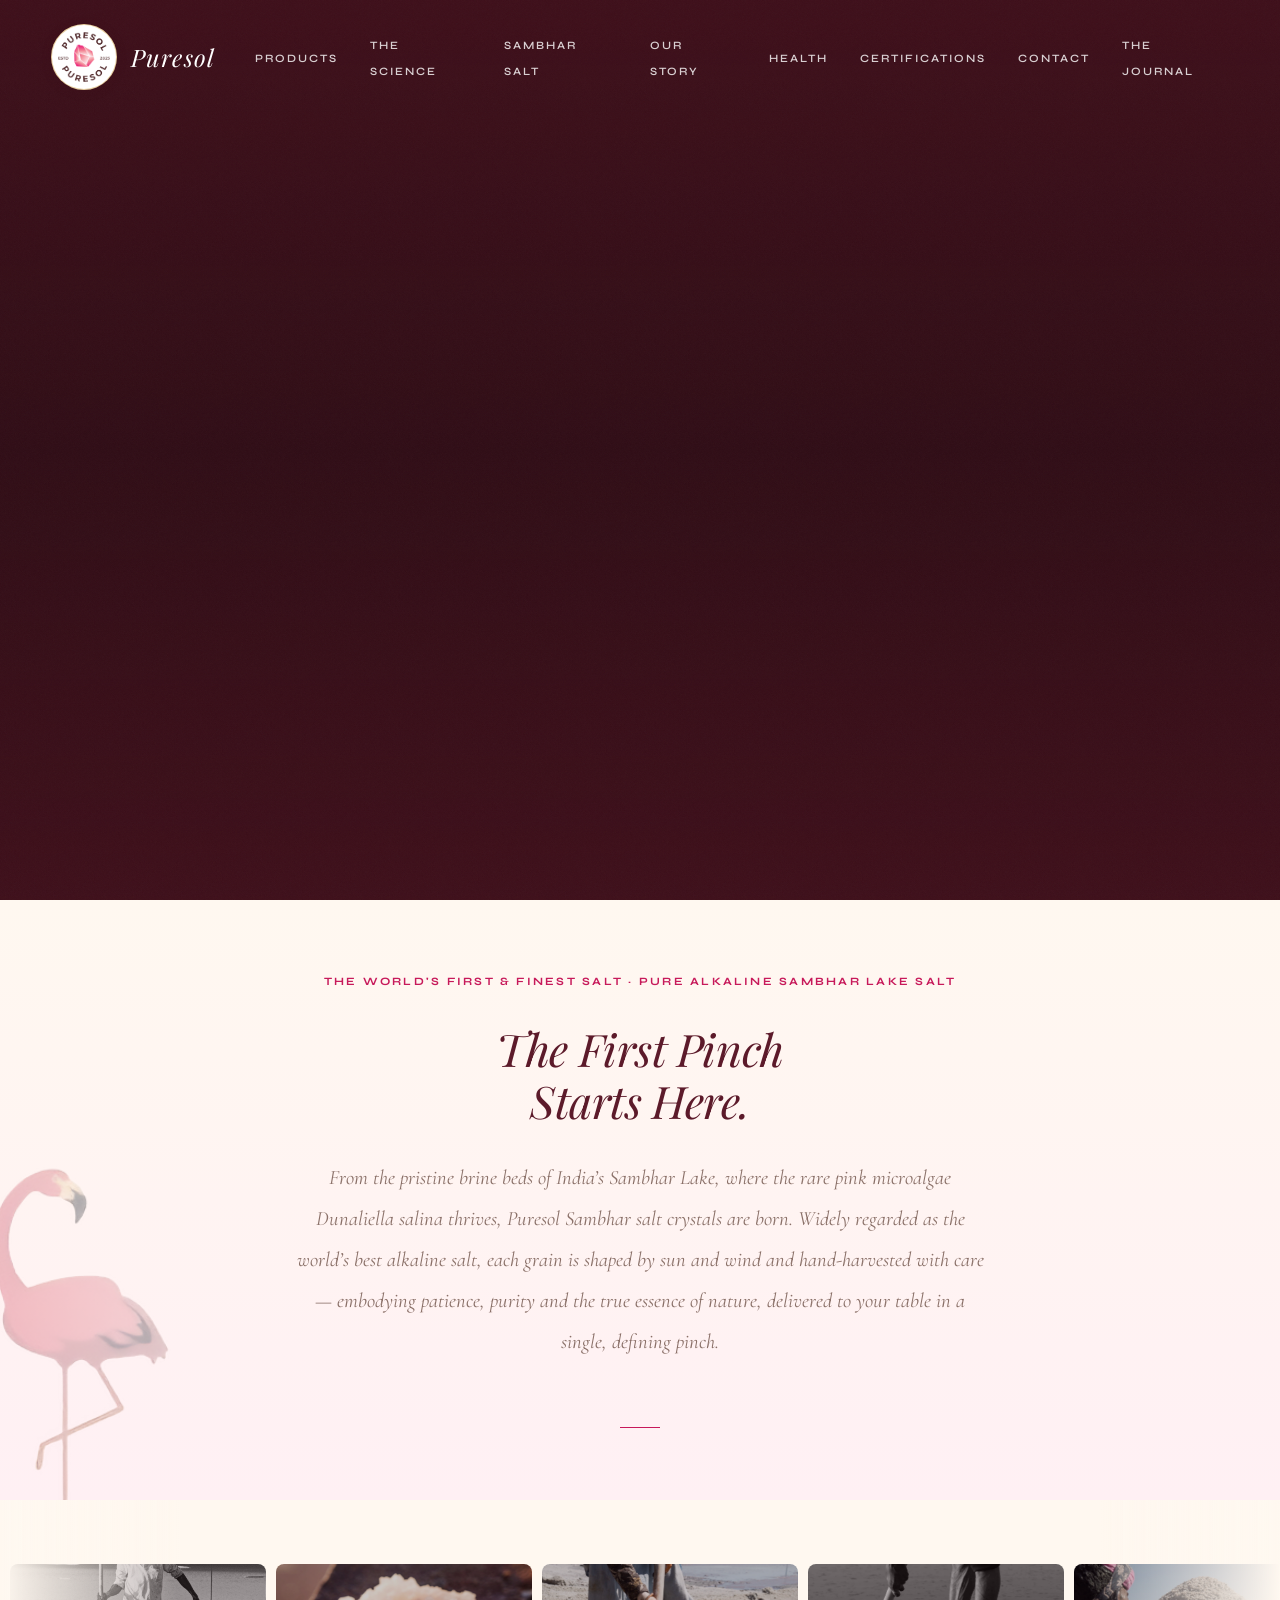
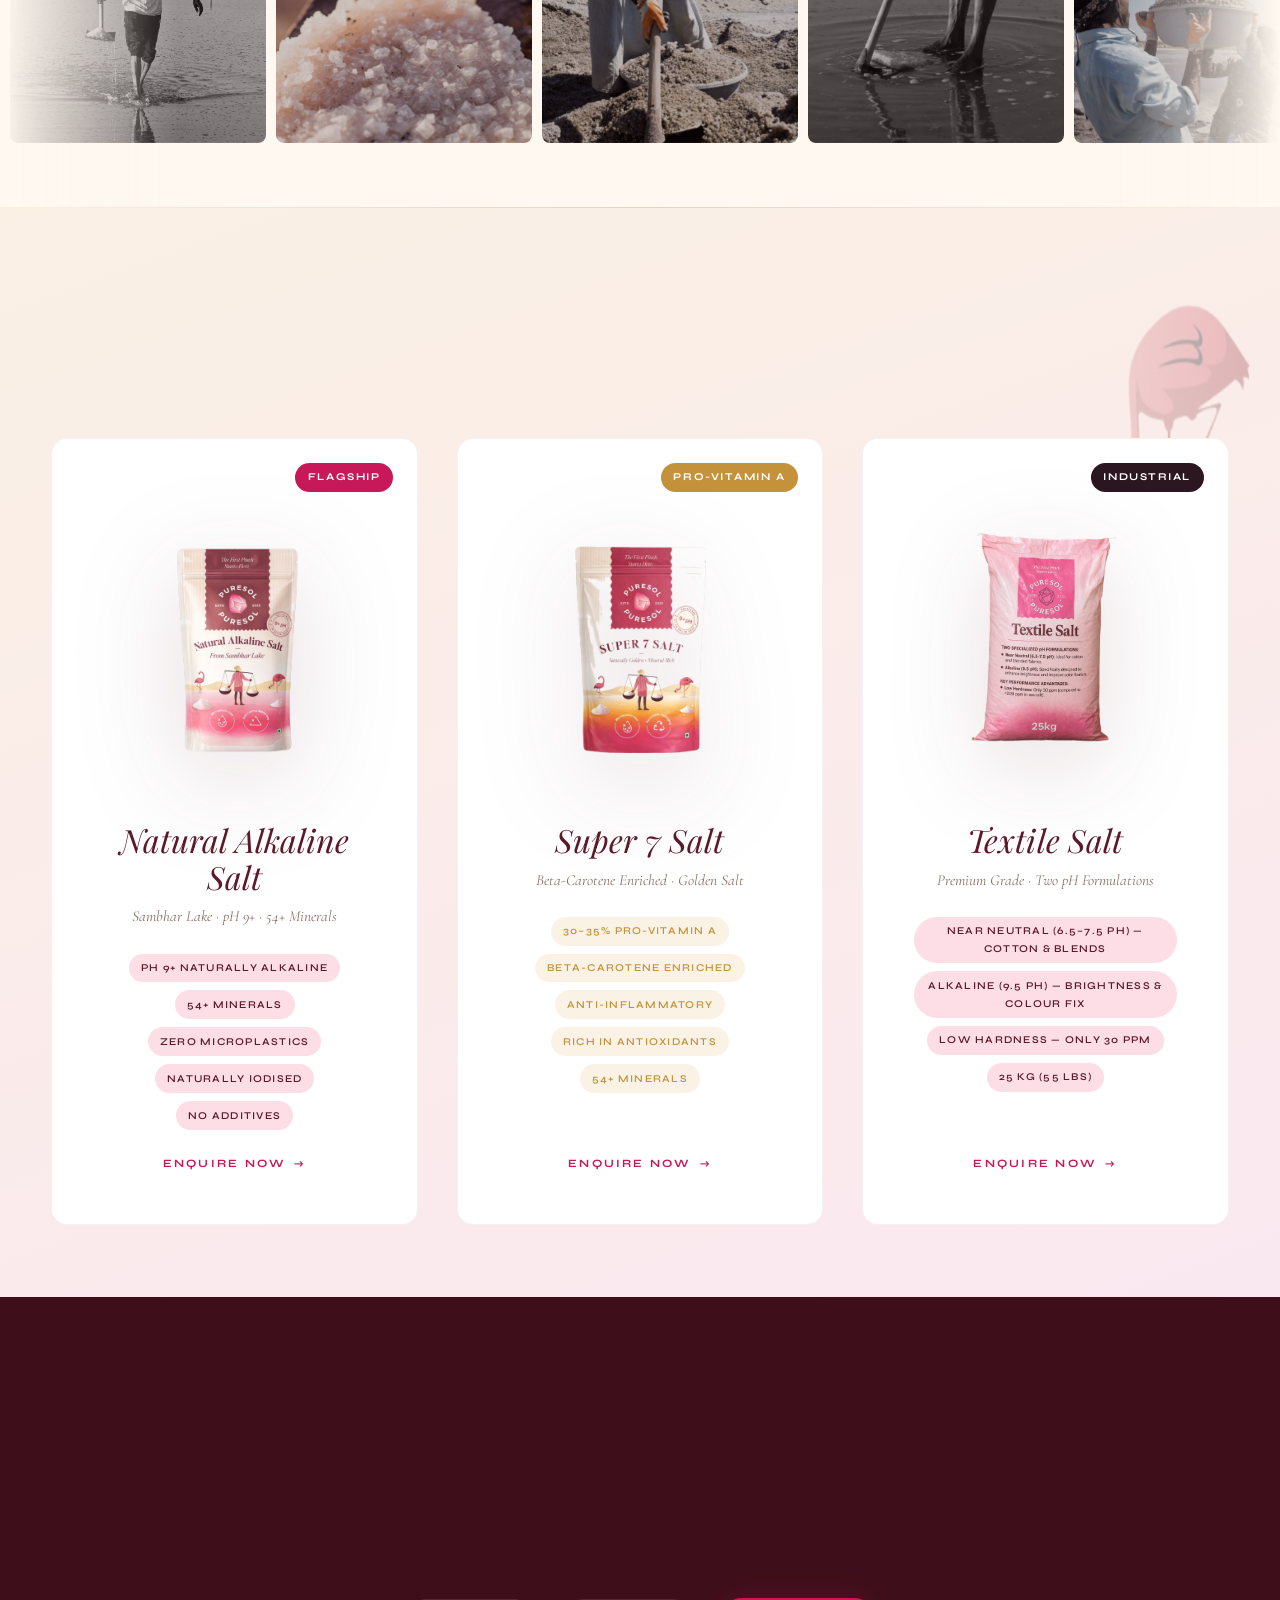
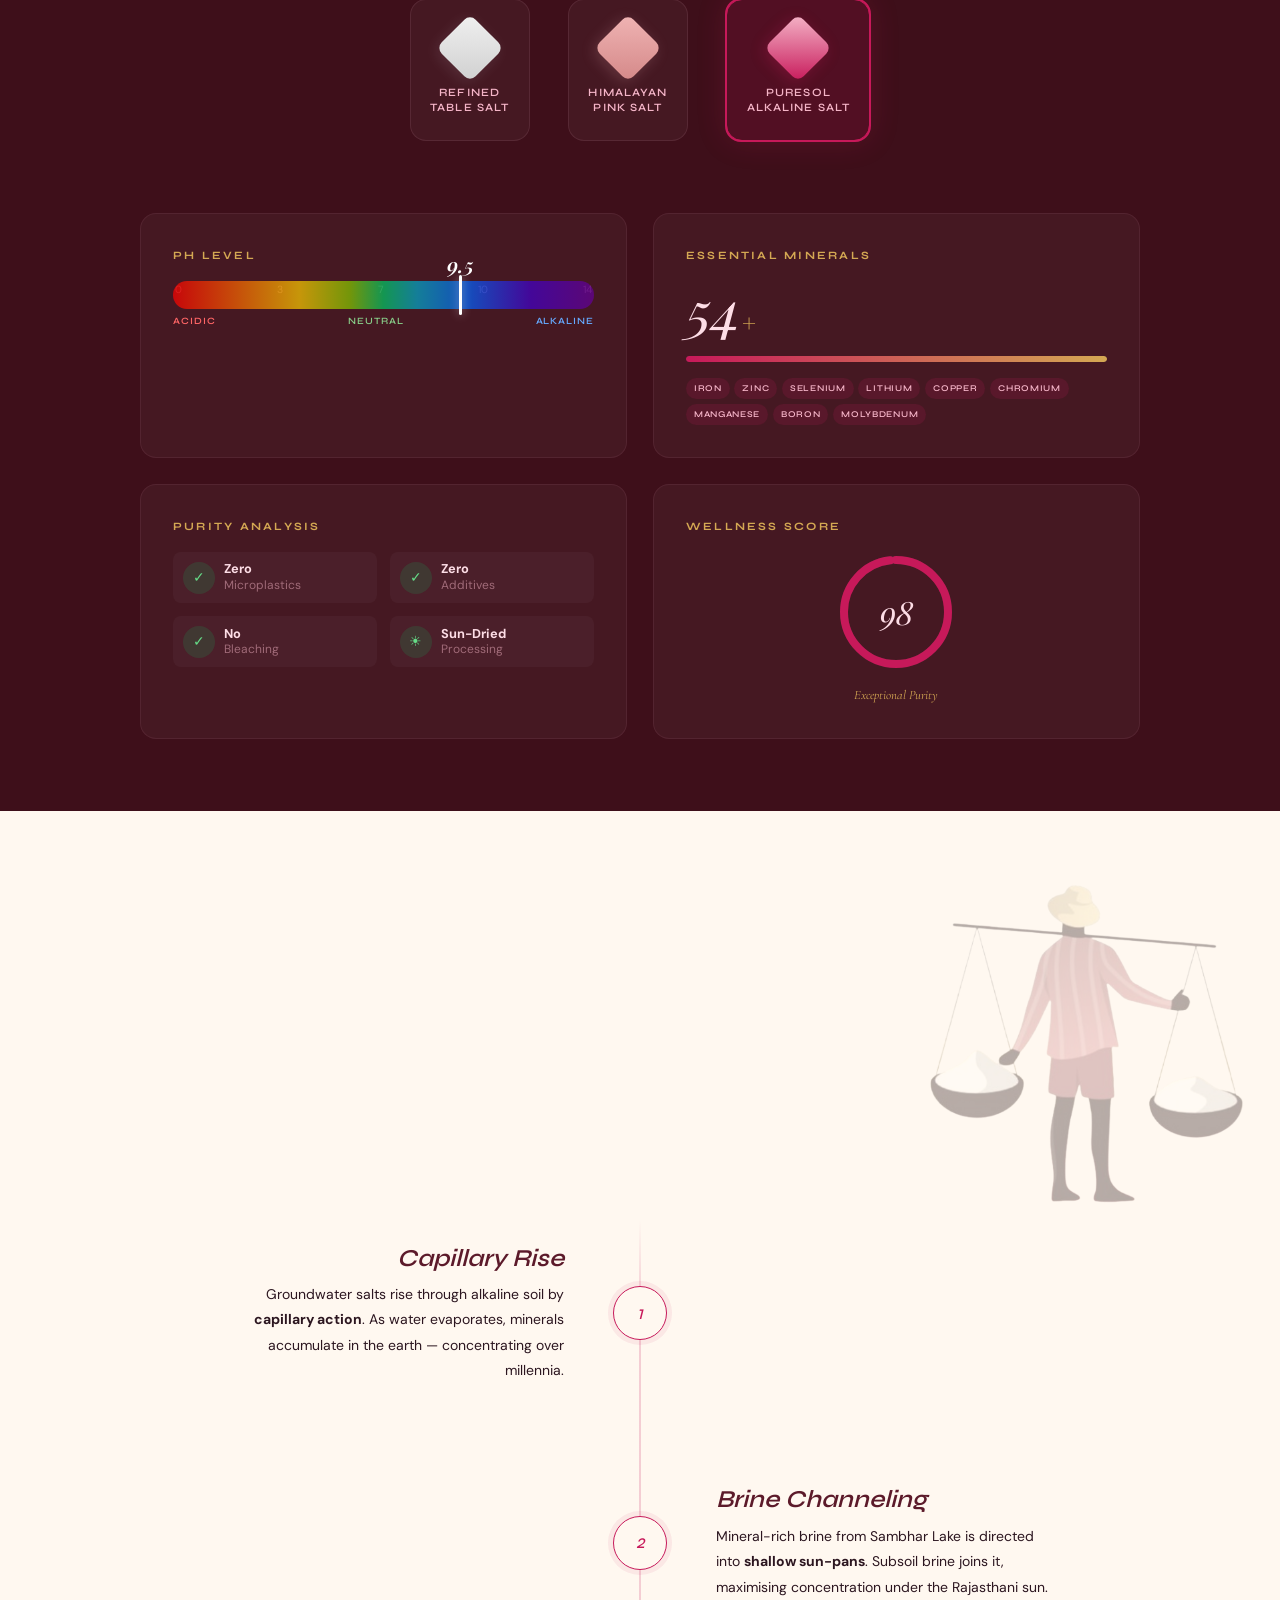
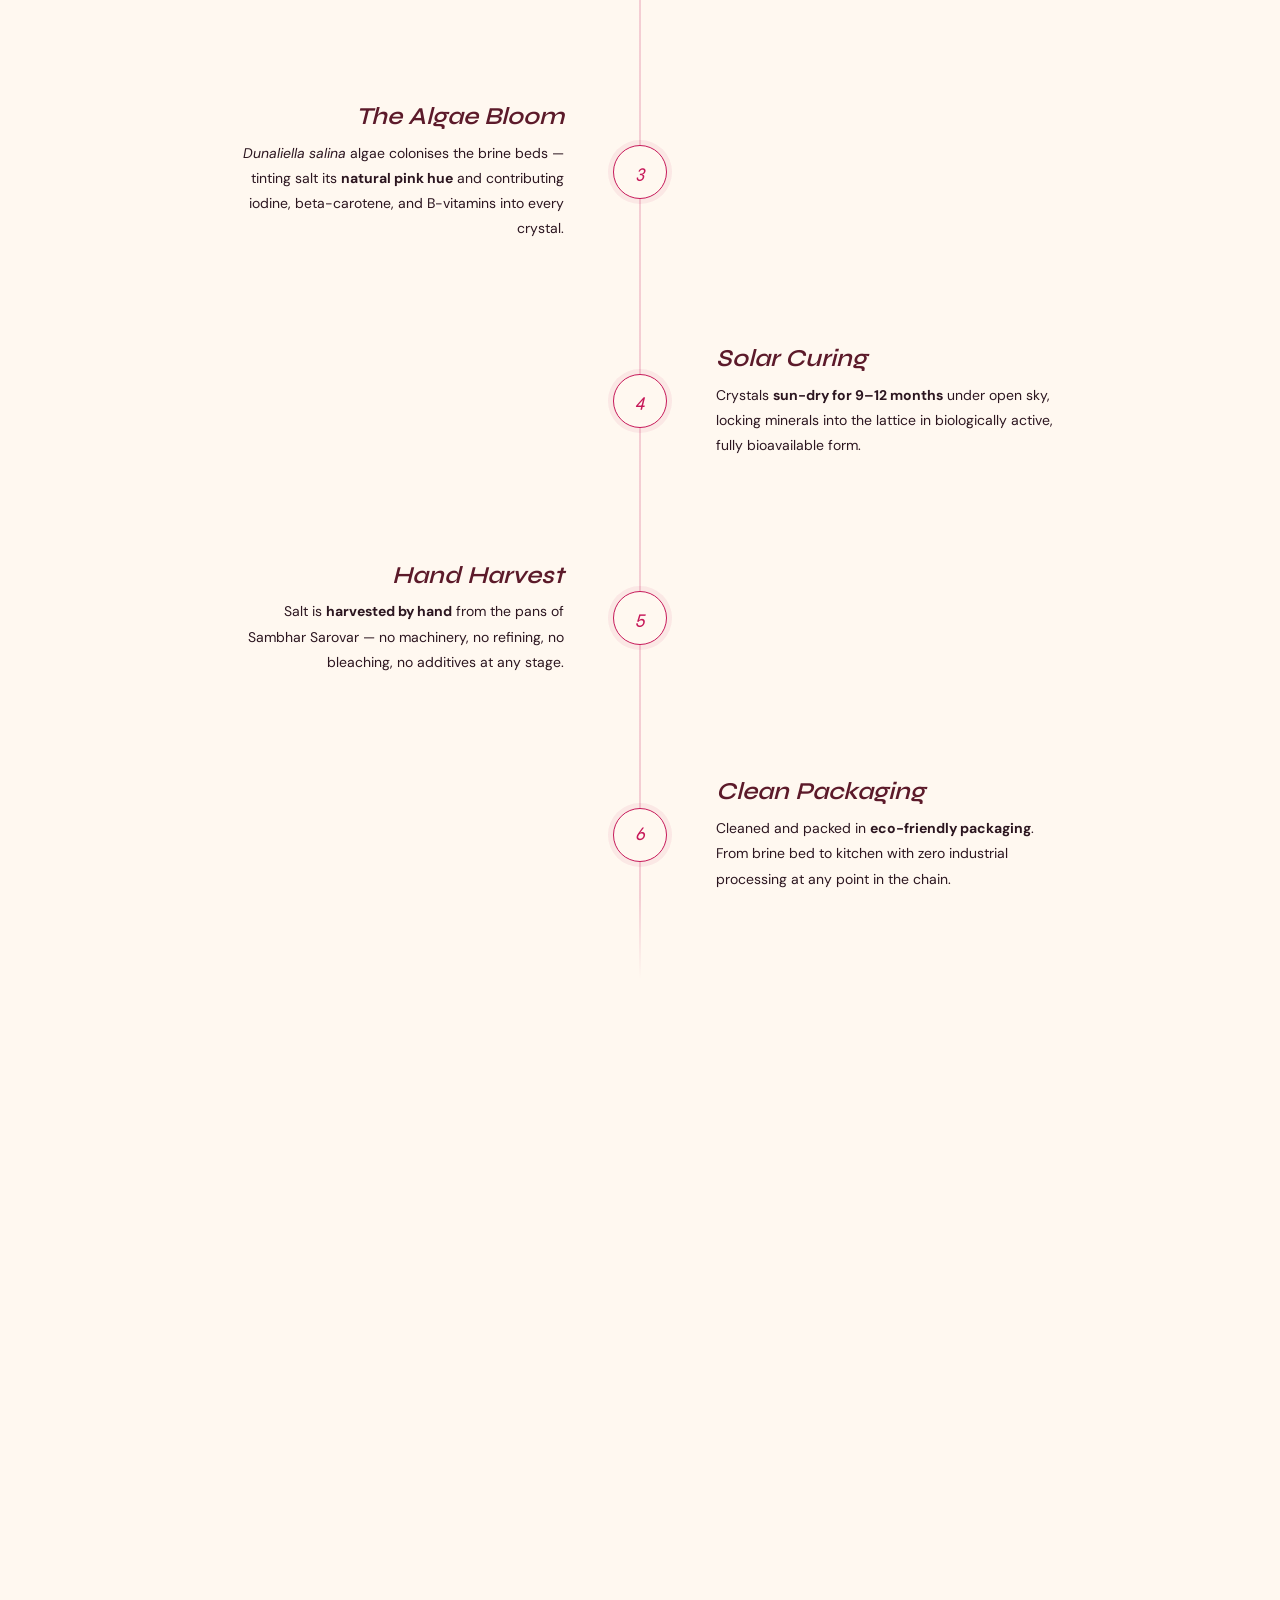
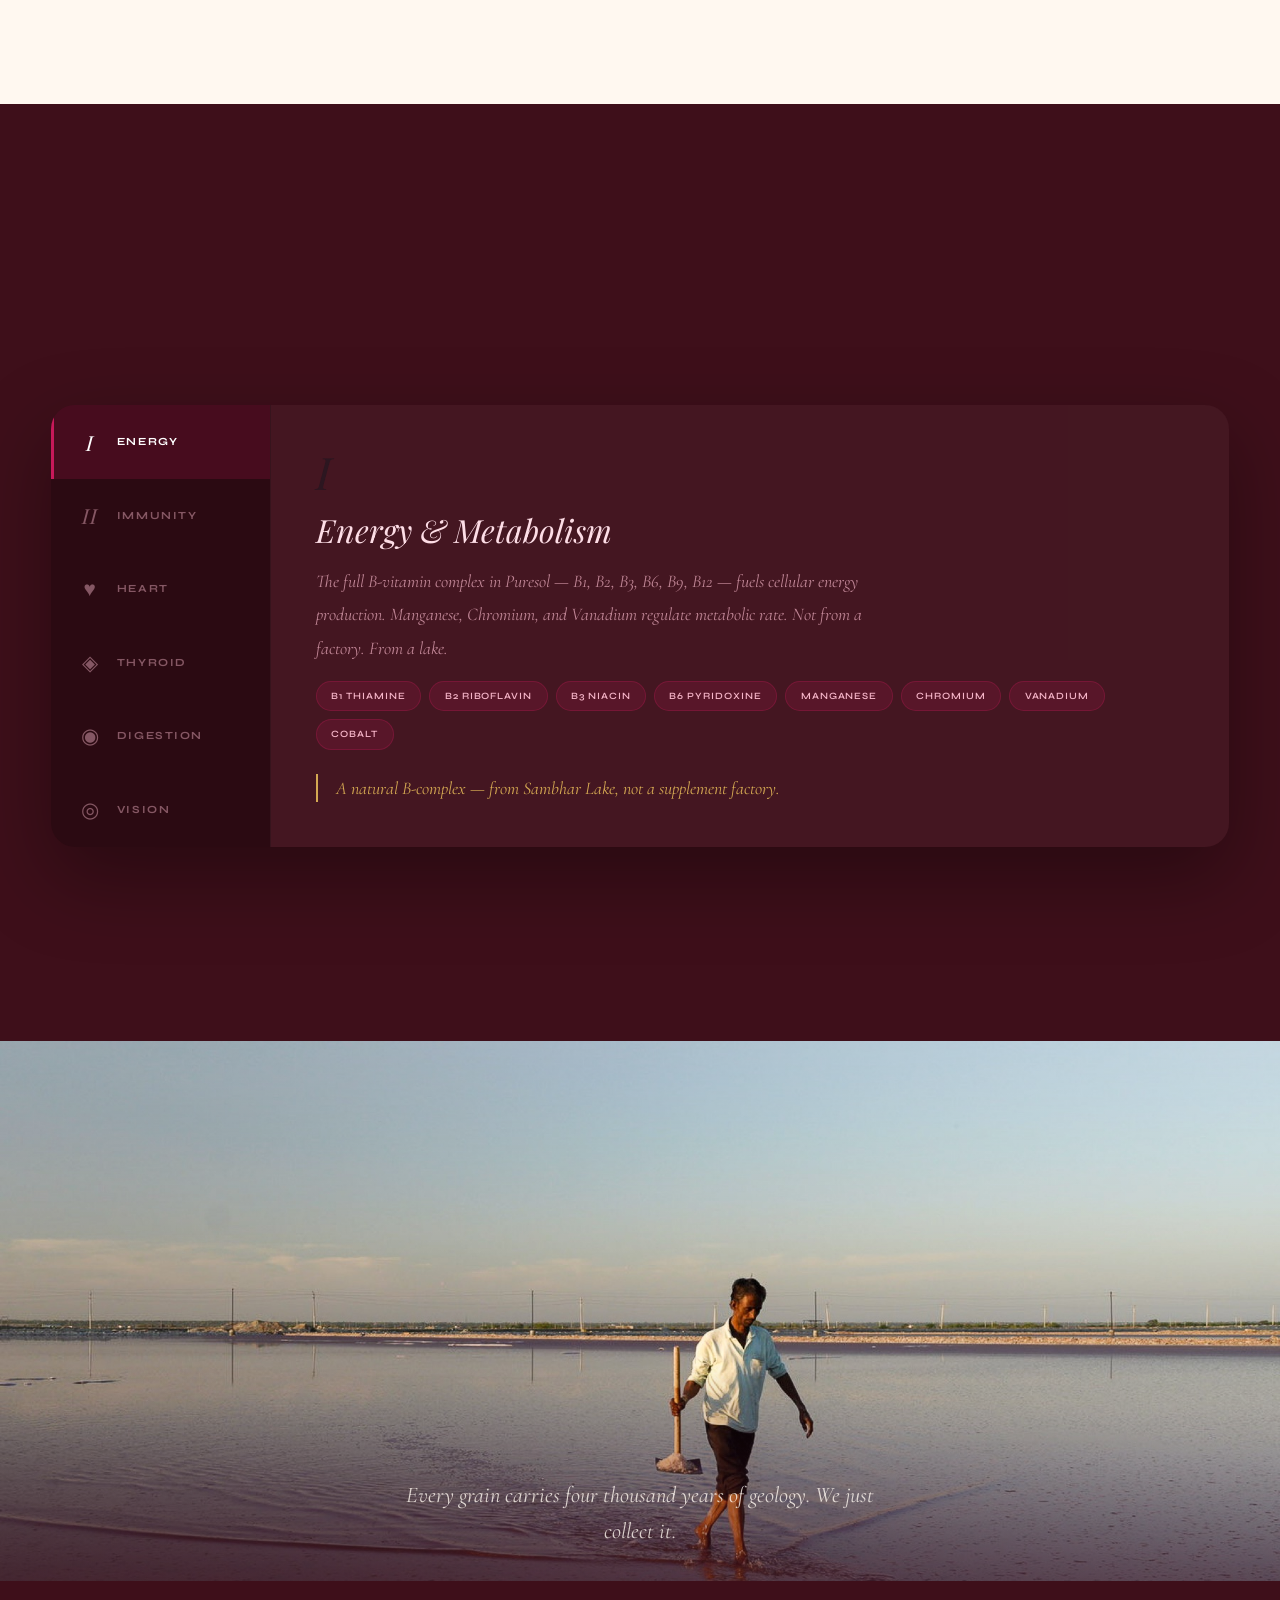
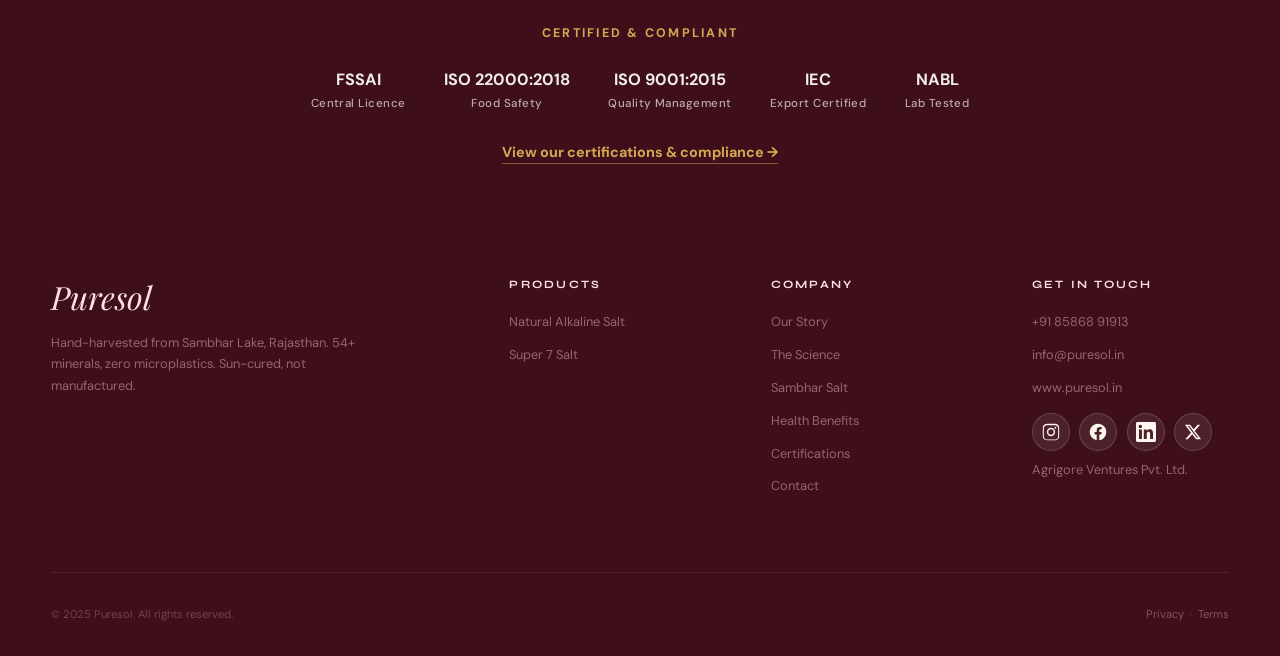
==== index.html @ f93b6d87 "Fix logo clarity: white coin backing, remove hazy glow The white halo washed the emblem out on light" ====
<!DOCTYPE html>
<html lang="en" class="lenis">
<head>
  <!-- Google tag (gtag.js) -->
  <script async src="https://www.googletagmanager.com/gtag/js?id=G-3VYJ4LFE76"></script>
  <script>
    window.dataLayer = window.dataLayer || [];
    function gtag(){dataLayer.push(arguments);}
    gtag('js', new Date());
    gtag('config', 'G-3VYJ4LFE76');
  </script>
  <meta charset="UTF-8">
  <meta name="google-site-verification" content="eLD3BghhRU2QfWM7iYWPibwfbF3i8oJioTXXD-WaxsA">
  <meta name="viewport" content="width=device-width, initial-scale=1.0">
  <meta name="robots" content="index, follow, max-image-preview:large, max-snippet:-1, max-video-preview:-1">
  <meta name="googlebot" content="index, follow, max-image-preview:large, max-snippet:-1">
  <meta name="bingbot" content="index, follow">
  <meta name="author" content="Agrigore Ventures Pvt. Ltd.">
  <meta name="publisher" content="Agrigore Ventures Pvt. Ltd.">
  <meta name="rating" content="general">
  <meta name="distribution" content="global">
  <meta name="revisit-after" content="7 days">
  <meta name="geo.region" content="IN-RJ">
  <meta name="geo.placename" content="Sambhar Lake, Rajasthan, India">
  <meta name="geo.position" content="26.9124;75.0867">
  <meta name="ICBM" content="26.9124, 75.0867">
  <meta name="language" content="English">
  <meta http-equiv="content-language" content="en-IN">
  <meta name="theme-color" content="#5C1A2A">

  <meta name="description" content="Puresol — the world's first &amp; finest alkaline salt, hand-harvested from Sambhar Lake, Rajasthan. Buy retail or bulk &amp; wholesale natural salt: pH 9+, 54+ minerals, zero microplastics, FSSAI certified.">
  <meta name="keywords" content="bulk salt, wholesale salt, bulk salt suppliers India, wholesale salt manufacturer, alkaline salt, natural salt, organic salt bulk, alkaline salt India, Sambhar lake salt, natural alkaline salt, zero microplastic salt, healthiest salt India, Dunaliella salina salt, 54 minerals salt, natural iodised salt, Rajasthan lake salt, Suryatapa salt, hand harvested salt, sun dried salt India, salt for textile industry, industrial salt bulk, mineral salt India, pink salt alternative, Himalayan salt alternative, sea salt without microplastics, FSSAI certified salt, healthy salt for cooking, premium salt India, salt brand India">

  <meta property="og:type" content="website">
  <meta property="og:site_name" content="Puresol">
  <meta property="og:locale" content="en_IN">
  <meta property="og:url" content="https://puresol.in/">
  <meta property="og:title" content="Puresol — Bulk &amp; Retail Alkaline Salt from Sambhar Lake | 54+ Minerals, Zero Microplastics">
  <meta property="og:description" content="India's purest hand-harvested alkaline salt. Retail packs &amp; bulk/wholesale orders. pH 9+, 54+ minerals, zero microplastics. FSSAI certified, sun-cured through the ancient Suryatapa process.">
  <meta property="og:image" content="https://puresol.in/assets/naturalalkalinesalt.png">
  <meta property="og:image:width" content="1200">
  <meta property="og:image:height" content="630">
  <meta property="og:image:alt" content="Puresol Natural Alkaline Salt — Hand-harvested from Sambhar Lake">

  <meta name="twitter:card" content="summary_large_image">
  <meta name="twitter:site" content="@puresolsalt">
  <meta name="twitter:title" content="Puresol — Bulk &amp; Retail Alkaline Salt from Sambhar Lake">
  <meta name="twitter:description" content="India's purest hand-harvested salt. Retail &amp; bulk/wholesale. pH 9+, 54+ minerals, zero microplastics. FSSAI certified.">
  <meta name="twitter:image" content="https://puresol.in/assets/naturalalkalinesalt.png">
  <meta name="twitter:image:alt" content="Puresol Natural Alkaline Salt">

  <link rel="canonical" href="https://puresol.in/">
  <link rel="alternate" hreflang="en-in" href="https://puresol.in/">
  <link rel="alternate" hreflang="x-default" href="https://puresol.in/">

  <title>Puresol — World's First &amp; Finest Alkaline Salt | Bulk &amp; Retail Sambhar Lake Salt, 54+ Minerals</title>

  <!-- ============================================================
       STRUCTURED DATA (JSON-LD) — Schema.org
       ============================================================ -->

  <!-- Organization + LocalBusiness -->
  <script type="application/ld+json">
  {
    "@context": "https://schema.org",
    "@type": "Organization",
    "@id": "https://puresol.in/#organization",
    "name": "Puresol",
    "alternateName": ["Puresol Salt", "Agrigore Ventures", "Puresol Alkaline Salt"],
    "url": "https://puresol.in/",
    "logo": {
      "@type": "ImageObject",
      "url": "https://puresol.in/assets/logo-full.png",
      "width": 512,
      "height": 512
    },
    "image": "https://puresol.in/assets/naturalalkalinesalt.png",
    "description": "India's purest hand-harvested alkaline salt from Sambhar Lake, Rajasthan. Retail and bulk/wholesale orders. pH 9+, 54+ minerals, zero microplastics, FSSAI certified.",
    "foundingDate": "2025",
    "founders": [
      {"@type": "Person", "name": "Shubham Sachan", "jobTitle": "Director"},
      {"@type": "Person", "name": "Niteesh Joshi", "jobTitle": "Director"}
    ],
    "brand": {"@type": "Brand", "name": "Puresol"},
    "parentOrganization": {
      "@type": "Organization",
      "name": "Agrigore Ventures Pvt. Ltd.",
      "url": "https://puresol.in/"
    },
    "address": {
      "@type": "PostalAddress",
      "addressCountry": "IN",
      "addressRegion": "Rajasthan",
      "addressLocality": "Sambhar Lake"
    },
    "contactPoint": [
      {
        "@type": "ContactPoint",
        "telephone": "+91-85868-91913",
        "email": "info@puresol.in",
        "contactType": "customer service",
        "areaServed": "IN",
        "availableLanguage": ["English", "Hindi"]
      },
      {
        "@type": "ContactPoint",
        "telephone": "+91-85868-91913",
        "email": "info@puresol.in",
        "contactType": "sales",
        "areaServed": "IN",
        "availableLanguage": ["English", "Hindi"]
      }
    ],
    "sameAs": [
      "https://www.instagram.com/puresol.salt",
      "https://www.facebook.com/profile.php?id=61590718418515",
      "https://www.linkedin.com/company/puresol-salt",
      "https://x.com/puresolsalt"
    ],
    "hasCertification": [
      {
        "@type": "Certification",
        "name": "FSSAI Central Licence",
        "certificationIdentifier": "12726998000238",
        "issuedBy": {"@type": "Organization", "name": "Food Safety and Standards Authority of India (FSSAI)"},
        "validFrom": "2026-04-27",
        "expires": "2027-04-26",
        "certificationStatus": "https://schema.org/CertificationActive"
      },
      {
        "@type": "Certification",
        "name": "ISO 22000:2018 — Food Safety Management Systems",
        "certificationIdentifier": "305025122955F",
        "issuedBy": {"@type": "Organization", "name": "QRO (Quality Research Organization)"},
        "validFrom": "2025-12-29",
        "expires": "2028-12-28",
        "certificationStatus": "https://schema.org/CertificationActive"
      },
      {
        "@type": "Certification",
        "name": "ISO 9001:2015 — Quality Management Systems",
        "issuedBy": {"@type": "Organization", "name": "Royal Assessments Pvt. Ltd."},
        "certificationStatus": "https://schema.org/CertificationActive"
      },
      {
        "@type": "Certification",
        "name": "Importer-Exporter Code (IEC)",
        "certificationIdentifier": "ABCCA6324R",
        "issuedBy": {"@type": "Organization", "name": "Directorate General of Foreign Trade (DGFT), Government of India"},
        "validFrom": "2025-12-19",
        "certificationStatus": "https://schema.org/CertificationActive"
      }
    ]
  }
  </script>

  <!-- WebSite with SearchAction (sitelinks search box) -->
  <script type="application/ld+json">
  {
    "@context": "https://schema.org",
    "@type": "WebSite",
    "@id": "https://puresol.in/#website",
    "url": "https://puresol.in/",
    "name": "Puresol",
    "alternateName": ["Puresol Salt", "Puresol Alkaline Salt", "Puresol India", "Puresol Sambhar Salt"],
    "description": "Hand-harvested alkaline salt from Sambhar Lake. Retail and bulk/wholesale orders.",
    "publisher": {"@id": "https://puresol.in/#organization"},
    "inLanguage": "en-IN"
  }
  </script>

  <!-- Product 1: Natural Alkaline Salt -->
  <script type="application/ld+json">
  {
    "@context": "https://schema.org",
    "@type": "Product",
    "@id": "https://puresol.in/#product-natural-alkaline-salt",
    "name": "Puresol Natural Alkaline Salt",
    "image": [
      "https://puresol.in/assets/naturalalkalinesalt.png"
    ],
    "description": "Hand-harvested alkaline salt from Sambhar Lake, Rajasthan. Natural pH 9+, 54+ essential minerals, zero microplastics, naturally iodised by Dunaliella salina microalgae. Sun-cured 9–12 months through the ancient Suryatapa process. Available in retail packs and bulk/wholesale quantities.",
    "brand": {"@type": "Brand", "name": "Puresol"},
    "manufacturer": {"@id": "https://puresol.in/#organization"},
    "category": "Food &gt; Pantry Staples &gt; Salt",
    "countryOfOrigin": "IN",
    "material": "Natural alkaline mineral salt",
    "offers": {
      "@type": "AggregateOffer",
      "url": "https://puresol.in/contact.html",
      "priceCurrency": "INR",
      "availability": "https://schema.org/InStock",
      "lowPrice": "199",
      "highPrice": "9999",
      "offerCount": "5",
      "seller": {"@id": "https://puresol.in/#organization"}
    },
    "additionalProperty": [
      {"@type": "PropertyValue", "name": "pH Level", "value": "9+"},
      {"@type": "PropertyValue", "name": "Minerals", "value": "54+ essential minerals"},
      {"@type": "PropertyValue", "name": "Source", "value": "Sambhar Lake, Rajasthan, India"},
      {"@type": "PropertyValue", "name": "Processing", "value": "Suryatapa sun-curing, 9–12 months"},
      {"@type": "PropertyValue", "name": "Microplastics", "value": "Zero"},
      {"@type": "PropertyValue", "name": "Additives", "value": "None"},
      {"@type": "PropertyValue", "name": "Certification", "value": "FSSAI"},
      {"@type": "PropertyValue", "name": "Bulk Available", "value": "Yes"}
    ]
  }
  </script>

  <!-- Product 2: Super 7 Salt -->
  <script type="application/ld+json">
  {
    "@context": "https://schema.org",
    "@type": "Product",
    "@id": "https://puresol.in/#product-super-7",
    "name": "Puresol Super 7 Salt",
    "image": ["https://puresol.in/assets/super7.png"],
    "description": "Premium pro-vitamin A enriched alkaline salt from Sambhar Lake. Naturally enriched by Dunaliella salina microalgae blooms. 54+ minerals, pH 9+, zero microplastics. FSSAI certified. Retail and bulk orders available.",
    "brand": {"@type": "Brand", "name": "Puresol"},
    "manufacturer": {"@id": "https://puresol.in/#organization"},
    "category": "Food &gt; Pantry Staples &gt; Salt",
    "countryOfOrigin": "IN",
    "offers": {
      "@type": "Offer",
      "url": "https://puresol.in/contact.html",
      "priceCurrency": "INR",
      "availability": "https://schema.org/InStock",
      "seller": {"@id": "https://puresol.in/#organization"}
    }
  }
  </script>

  <!-- Product 3: Textile / Bulk Industrial Salt -->
  <script type="application/ld+json">
  {
    "@context": "https://schema.org",
    "@type": "Product",
    "@id": "https://puresol.in/#product-textile-bulk",
    "name": "Puresol Textile &amp; Industrial Bulk Salt",
    "image": ["https://puresol.in/assets/textilenewpack_nobg.png"],
    "description": "Bulk and wholesale natural salt for textile dyeing, industrial use, and large-volume buyers. Hand-harvested from Sambhar Lake. Custom packaging available. Pan-India delivery.",
    "brand": {"@type": "Brand", "name": "Puresol"},
    "manufacturer": {"@id": "https://puresol.in/#organization"},
    "category": "Industrial Salt &gt; Bulk Salt &gt; Wholesale",
    "countryOfOrigin": "IN",
    "offers": {
      "@type": "Offer",
      "url": "https://puresol.in/contact.html",
      "priceCurrency": "INR",
      "availability": "https://schema.org/InStock",
      "seller": {"@id": "https://puresol.in/#organization"}
    }
  }
  </script>

  <!-- BreadcrumbList -->
  <script type="application/ld+json">
  {
    "@context": "https://schema.org",
    "@type": "BreadcrumbList",
    "itemListElement": [
      {"@type": "ListItem", "position": 1, "name": "Home", "item": "https://puresol.in/"}
    ]
  }
  </script>

  <!-- FAQPage — captures long-tail queries -->
  <script type="application/ld+json">
  {
    "@context": "https://schema.org",
    "@type": "FAQPage",
    "mainEntity": [
      {
        "@type": "Question",
        "name": "Do you supply bulk salt or wholesale salt orders?",
        "acceptedAnswer": {
          "@type": "Answer",
          "text": "Yes. Puresol supplies bulk and wholesale alkaline salt from Sambhar Lake to distributors, retailers, restaurants, hotels, textile manufacturers and industrial buyers across India. Custom packaging is available. Reach us at info@puresol.in or call +91 85868 91913."
        }
      },
      {
        "@type": "Question",
        "name": "What makes Puresol salt different from regular table salt or sea salt?",
        "acceptedAnswer": {
          "@type": "Answer",
          "text": "Puresol is hand-harvested from Sambhar Lake, Rajasthan — India's largest inland salt lake — and sun-cured for 9–12 months through the ancient Suryatapa process. It contains 54+ trace minerals, a natural pH of 9+, zero microplastics (unlike most sea salts) and no industrial additives, bleaching agents or anti-caking chemicals."
        }
      },
      {
        "@type": "Question",
        "name": "Is Puresol salt FSSAI certified?",
        "acceptedAnswer": {
          "@type": "Answer",
          "text": "Yes. Puresol operates under valid FSSAI registration and follows stringent food-safety protocols compliant with the Food Safety and Standards Act, 2006."
        }
      },
      {
        "@type": "Question",
        "name": "Where does Puresol salt come from?",
        "acceptedAnswer": {
          "@type": "Answer",
          "text": "Puresol salt is hand-harvested from Sambhar Lake in Rajasthan, India — a Ramsar wetland of international ecological importance and India's largest inland saltwater lake, located 80 km west of Jaipur."
        }
      },
      {
        "@type": "Question",
        "name": "How can I place a bulk order for Puresol salt?",
        "acceptedAnswer": {
          "@type": "Answer",
          "text": "For bulk and wholesale enquiries, visit our contact page at https://puresol.in/contact.html and select 'Wholesale & Bulk Orders' as your enquiry type, or email info@puresol.in directly. Our team responds within 24 business hours."
        }
      },
      {
        "@type": "Question",
        "name": "Does Puresol salt contain microplastics?",
        "acceptedAnswer": {
          "@type": "Answer",
          "text": "No. Because Puresol is harvested from an inland alkaline lake rather than the ocean, it contains zero microplastics — a contamination commonly found in sea salts worldwide."
        }
      }
    ]
  }
  </script>

  <link rel="preconnect" href="https://fonts.googleapis.com">
  <link rel="preconnect" href="https://fonts.gstatic.com" crossorigin>
  <link rel="preconnect" href="https://player.vimeo.com">
  <link href="https://fonts.googleapis.com/css2?family=Cormorant+Garamond:ital,wght@0,400;0,500;0,600;1,400;1,500&family=DM+Sans:ital,opsz,wght@0,9..40,300;0,9..40,400;0,9..40,500;0,9..40,600;0,9..40,700;1,9..40,400&family=Playfair+Display:ital,wght@0,400;0,500;0,600;1,400;1,500;1,600&family=Syne:wght@400;500;600;700;800&display=swap" rel="stylesheet">

  <script src="https://cdnjs.cloudflare.com/ajax/libs/gsap/3.12.5/gsap.min.js"></script>
  <script src="https://cdnjs.cloudflare.com/ajax/libs/gsap/3.12.5/ScrollTrigger.min.js"></script>
  <script src="https://unpkg.com/lenis@1.1.18/dist/lenis.min.js"></script>

  <link rel="stylesheet" href="style.css?v=20260628c">
  <link rel="icon" href="data:image/svg+xml,<svg xmlns='http://www.w3.org/2000/svg' viewBox='0 0 100 100'><text y='.9em' font-size='90'>&#x1F48E;</text></svg>">
  <link rel="manifest" href="/site.webmanifest">
  <link rel="apple-touch-icon" href="/assets/logo-full.png">
  <!-- Resource hints: pre-connect to Vimeo CDN for instant video playback -->
  <link rel="preconnect" href="https://player.vimeo.com">
  <link rel="preconnect" href="https://f.vimeocdn.com">
  <link rel="preconnect" href="https://fresnel.vimeocdn.com">
  <link rel="dns-prefetch" href="https://vimeo.com">
  <link rel="dns-prefetch" href="https://vimeocdn.com">
</head>

<body>

  <!-- AMBIENT ORBS -->
  <div class="ambient-orbs" aria-hidden="true">
    <div class="ambient-orb ambient-orb--1"></div>
    <div class="ambient-orb ambient-orb--2"></div>
    <div class="ambient-orb ambient-orb--3"></div>
  </div>

  <!-- PAGE WATERMARK -->
  <div class="page-watermark" aria-hidden="true">
    <div class="page-watermark__track">
      <span>PURESOL</span><span>PURESOL</span><span>PURESOL</span><span>PURESOL</span>
      <span>PURESOL</span><span>PURESOL</span><span>PURESOL</span><span>PURESOL</span>
      <span>PURESOL</span><span>PURESOL</span><span>PURESOL</span><span>PURESOL</span>
      <span>PURESOL</span><span>PURESOL</span><span>PURESOL</span><span>PURESOL</span>
      <span>PURESOL</span><span>PURESOL</span><span>PURESOL</span><span>PURESOL</span>
    </div>
  </div>

  <!-- PRELOADER -->
  <div class="preloader" aria-hidden="true">
    <span class="preloader__brand">Puresol</span>
    <div class="preloader__line"></div>
    <span class="preloader__tagline">The First Pinch Starts Here</span>
  </div>

  <!-- Hidden preload: warms up the Vimeo connection for the flamingo video on story.html -->
  <iframe
    src="https://player.vimeo.com/video/1178571108?background=1&autoplay=0&muted=1"
    style="position:absolute;width:1px;height:1px;left:-9999px;top:-9999px;opacity:0;pointer-events:none;"
    aria-hidden="true"
    tabindex="-1"
    title="preload"
    allow="autoplay">
  </iframe>

  <!-- NAVIGATION -->
  <nav class="nav" role="navigation" aria-label="Main navigation">
    <div class="container nav__inner">
      <a href="/" class="nav__logo">
        <img src="assets/logo-full.png" alt="Puresol" class="nav__logo-img" width="64" height="64">
        <span class="nav__logo-text">Puresol</span>
      </a>
      <div class="nav__hamburger" aria-label="Toggle menu" role="button" tabindex="0">
        <span></span><span></span><span></span>
      </div>
      <ul class="nav__links">
        <li><a href="#products" class="nav__link">Products</a></li>
        <li><a href="science.html" class="nav__link">The Science</a></li>
        <li><a href="sambhar-salt.html" class="nav__link">Sambhar Salt</a></li>
        <li><a href="story.html" class="nav__link">Our Story</a></li>
        <li><a href="health.html" class="nav__link">Health</a></li>
        <li><a href="certifications.html" class="nav__link">Certifications</a></li>
        <li><a href="contact.html" class="nav__link">Contact</a></li>
        <li><a href="blog.html" class="nav__link">The Journal</a></li>
      </ul>
    </div>
  </nav>

  <!-- MAIN CONTENT -->
  <main class="main-content">

    <!-- HERO -->
    <section class="hero" id="hero">
      <div class="hero__video-wrap">
        <iframe
          src="https://player.vimeo.com/video/1176345398?background=1&autoplay=1&loop=1&byline=0&title=0"
          allow="autoplay; fullscreen" allowfullscreen
          title="Puresol brand film &mdash; salt harvesting at Sambhar Lake">
        </iframe>
      </div>
      <div class="hero__overlay"></div>
      <div class="hero__grain"></div>
      <div class="hero__content">
        <p class="hero__eyebrow">Estd 2025 &nbsp;&middot;&nbsp; Sambhar Lake, Rajasthan</p>
        <h1 class="hero__title">
          <span>Alkaline</span>
          <span><span class="title-accent">Gold</span></span>
        </h1>
        <div class="hero__divider"></div>
        <p class="hero__subtitle">
          Shaped by sun and wind, hand-harvested with care.<br>
          54+ minerals in every grain. Nothing added. Nothing taken away.
        </p>
      </div>
      <div class="hero__scroll">
        <span class="hero__scroll-text">Scroll</span>
        <div class="hero__scroll-line"></div>
      </div>
    </section>

    <!-- INTRO / PHILOSOPHY -->
    <section class="section intro" id="intro">
      <img class="bg-asset bg-asset--flamingo1"
           src="assets/flamingo1.png" alt="" aria-hidden="true" loading="lazy" width="400" height="400">
      <div class="container intro__inner">
        <p class="text-label intro__label">The World's First &amp; Finest Salt &middot; Pure Alkaline Sambhar Lake Salt</p>
        <h2 class="heading-section intro__heading">
          The First Pinch<br><em>Starts Here.</em>
        </h2>
          <p class="intro__text">
            From the pristine brine beds of India&rsquo;s Sambhar Lake, where the rare pink microalgae <em>Dunaliella salina</em> thrives, Puresol Sambhar salt crystals are born. Widely regarded as the world&rsquo;s best alkaline salt, each grain is shaped by sun and wind and hand-harvested with care &mdash; embodying patience, purity and the true essence of nature, delivered to your table in a single, defining pinch.
          </p>
        <div class="intro__divider"></div>
      </div>
    </section>

    <!-- PROCESS IMAGE STRIP -->
    <div class="benefits-strip" aria-label="Salt harvesting process" role="marquee">
      <div class="benefits-strip__track">
        <!-- Best 15 curated images -->
        <div class="benefits-strip__img"><img src="assets/Diya.jpg"      alt="Sambhar Lake salt flats" loading="lazy"></div>
        <div class="benefits-strip__img"><img src="assets/Diya-3-2.jpg"  alt="Salt crystals close-up" loading="lazy"></div>
        <div class="benefits-strip__img"><img src="assets/Diya-12-2.jpg" alt="Shovel lifting raw salt" loading="lazy"></div>
        <div class="benefits-strip__img"><img src="assets/Diya-5-2.jpg"  alt="Harvester wading through brine" loading="lazy"></div>
        <div class="benefits-strip__img"><img src="assets/Diya-10-2.jpg" alt="Workers carrying salt" loading="lazy"></div>
        <div class="benefits-strip__img"><img src="assets/Diya-13-2.jpg" alt="Salt harvesters at work" loading="lazy"></div>
        <div class="benefits-strip__img"><img src="assets/Diya-9-2.jpg"  alt="Raw salt harvest" loading="lazy"></div>
        <div class="benefits-strip__img"><img src="assets/Diya-14-2.jpg" alt="Salt crystal formation" loading="lazy"></div>
        <div class="benefits-strip__img"><img src="assets/Diya-11-2.jpg" alt="Salt pan at dusk" loading="lazy"></div>
        <div class="benefits-strip__img"><img src="assets/Diya-10.jpg"   alt="Hand-harvesting salt crystals" loading="lazy"></div>
        <div class="benefits-strip__img"><img src="assets/Diya-8-2.jpg"  alt="Sambhar Lake brine beds" loading="lazy"></div>
        <div class="benefits-strip__img"><img src="assets/Diya-15-2.jpg" alt="Hand-harvested salt" loading="lazy"></div>
        <div class="benefits-strip__img"><img src="assets/Diya-4-2.jpg"  alt="Pink salt crystals forming" loading="lazy"></div>
        <div class="benefits-strip__img"><img src="assets/Diya-13.jpg"   alt="Close-up of raw crystals" loading="lazy"></div>
      </div>
    </div>

    <!-- PRODUCTS -->
    <section class="section products" id="products">
      <img class="bg-asset bg-asset--flamingo2"
           src="assets/flamingo2.png" alt="" aria-hidden="true" loading="lazy" width="360" height="360">
      <div class="container">
        <div class="products__header">
          <p class="text-label reveal-up">Three Salts. One Source.</p>
          <h2 class="heading-section reveal-up" style="margin-top:1rem;">
            From Sambhar Lake to Your Table
          </h2>
        </div>
        <div class="products__grid" id="products-grid">

          <article class="product-card">
            <span class="product-card__badge">Flagship</span>
            <div class="product-card__image-wrap">
              <img src="assets/naturalalkalinesalt.png"
                   alt="Puresol Natural Alkaline Salt" width="340" height="453" loading="lazy">
            </div>
            <h3 class="product-card__name">Natural Alkaline Salt</h3>
            <p class="product-card__tagline">Sambhar Lake &middot; pH 9+ &middot; 54+ Minerals</p>
            <div class="product-card__features">
              <span class="product-card__feature">pH 9+ Naturally Alkaline</span>
              <span class="product-card__feature">54+ Minerals</span>
              <span class="product-card__feature">Zero Microplastics</span>
              <span class="product-card__feature">Naturally Iodised</span>
              <span class="product-card__feature">No Additives</span>
            </div>
            <a href="contact.html" class="product-card__link">Enquire Now</a>
          </article>

          <article class="product-card product-card--super7">
            <span class="product-card__badge" style="background:var(--gold-warm);">Pro-Vitamin A</span>
            <div class="product-card__image-wrap">
              <img src="assets/super7.png"
                   alt="Puresol Super 7 Salt" width="340" height="453" loading="lazy">
            </div>
            <h3 class="product-card__name">Super 7 Salt</h3>
            <p class="product-card__tagline">Beta-Carotene Enriched &middot; Golden Salt</p>
            <div class="product-card__features">
              <span class="product-card__feature">30&ndash;35% Pro-Vitamin A</span>
              <span class="product-card__feature">Beta-Carotene Enriched</span>
              <span class="product-card__feature">Anti-inflammatory</span>
              <span class="product-card__feature">Rich in Antioxidants</span>
              <span class="product-card__feature">54+ Minerals</span>
            </div>
            <a href="contact.html" class="product-card__link">Enquire Now</a>
          </article>

          <article class="product-card product-card--textile">
            <span class="product-card__badge" style="background:var(--charcoal);">Industrial</span>
            <div class="product-card__image-wrap">
              <img src="assets/textilenewpack_nobg.png"
                   alt="Puresol Premium Textile Salt" width="340" height="453" loading="lazy">
            </div>
            <h3 class="product-card__name">Textile Salt</h3>
            <p class="product-card__tagline">Premium Grade &middot; Two pH Formulations</p>
            <div class="product-card__features">
              <span class="product-card__feature">Near Neutral (6.5&ndash;7.5 pH) &mdash; Cotton &amp; Blends</span>
              <span class="product-card__feature">Alkaline (9.5 pH) &mdash; Brightness &amp; Colour Fix</span>
              <span class="product-card__feature">Low Hardness &mdash; Only 30 ppm</span>
              <span class="product-card__feature">25 KG (55 lbs)</span>
            </div>
            <a href="contact.html" class="product-card__link">Enquire Now</a>
          </article>

        </div>
      </div>
    </section>

    <!-- INTERACTIVE SALT LAB -->
    <section class="section salt-lab" id="salt-lab">
      <div class="container">
        <div class="salt-lab__header">
          <p class="text-label reveal-up">Put It to the Test</p>
          <h2 class="heading-section reveal-up" style="margin-top:1rem;">
            The Salt Lab
          </h2>
          <p class="text-body reveal-up" style="margin-top:1rem; max-width:520px; margin-left:auto; margin-right:auto;">
            Pick a salt. See the numbers. pH, mineral count, purity &mdash; side by side, no marketing spin.
          </p>
        </div>

        <div class="salt-lab__arena">
          <div class="salt-lab__samples">
            <button class="salt-sample" data-salt="refined" aria-label="Test Refined Table Salt">
              <div class="salt-sample__crystal salt-sample__crystal--refined"></div>
              <span class="salt-sample__name">Refined<br>Table Salt</span>
            </button>
            <button class="salt-sample" data-salt="himalayan" aria-label="Test Himalayan Pink Salt">
              <div class="salt-sample__crystal salt-sample__crystal--himalayan"></div>
              <span class="salt-sample__name">Himalayan<br>Pink Salt</span>
            </button>
            <button class="salt-sample salt-sample--active" data-salt="puresol" aria-label="Test Puresol Alkaline Salt">
              <div class="salt-sample__crystal salt-sample__crystal--puresol"></div>
              <span class="salt-sample__name">Puresol<br>Alkaline Salt</span>
              <span class="salt-sample__glow"></span>
            </button>
          </div>

          <div class="salt-lab__results">
            <div class="lab-result lab-result--ph">
              <div class="lab-result__label">pH Level</div>
              <div class="ph-meter">
                <div class="ph-meter__scale">
                  <div class="ph-meter__gradient"></div>
                  <div class="ph-meter__needle" id="phNeedle">
                    <span class="ph-meter__value" id="phValue">9.5</span>
                  </div>
                  <div class="ph-meter__marks">
                    <span>0</span><span>3</span><span>7</span><span>10</span><span>14</span>
                  </div>
                </div>
                <div class="ph-meter__label-row">
                  <span class="ph-meter__tag ph-meter__tag--acid">Acidic</span>
                  <span class="ph-meter__tag ph-meter__tag--neutral">Neutral</span>
                  <span class="ph-meter__tag ph-meter__tag--alkaline">Alkaline</span>
                </div>
              </div>
            </div>

            <div class="lab-result lab-result--minerals">
              <div class="lab-result__label">Essential Minerals</div>
              <div class="mineral-counter">
                <span class="mineral-counter__number" id="mineralCount">54</span>
                <span class="mineral-counter__plus">+</span>
              </div>
              <div class="mineral-bar">
                <div class="mineral-bar__fill" id="mineralBar"></div>
              </div>
              <div class="mineral-tags" id="mineralTags">
                <span class="mineral-tag">Iron</span>
                <span class="mineral-tag">Zinc</span>
                <span class="mineral-tag">Selenium</span>
                <span class="mineral-tag">Lithium</span>
                <span class="mineral-tag">Copper</span>
                <span class="mineral-tag">Chromium</span>
                <span class="mineral-tag">Manganese</span>
                <span class="mineral-tag">Boron</span>
                <span class="mineral-tag">Molybdenum</span>
              </div>
            </div>

            <div class="lab-result lab-result--purity">
              <div class="lab-result__label">Purity Analysis</div>
              <div class="purity-grid">
                <div class="purity-item">
                  <div class="purity-item__icon" id="microplasticIcon">&check;</div>
                  <div class="purity-item__text">
                    <strong id="microplasticLabel">Zero</strong>
                    <span>Microplastics</span>
                  </div>
                </div>
                <div class="purity-item">
                  <div class="purity-item__icon" id="additiveIcon">&check;</div>
                  <div class="purity-item__text">
                    <strong id="additiveLabel">Zero</strong>
                    <span>Additives</span>
                  </div>
                </div>
                <div class="purity-item">
                  <div class="purity-item__icon" id="bleachIcon">&check;</div>
                  <div class="purity-item__text">
                    <strong id="bleachLabel">No</strong>
                    <span>Bleaching</span>
                  </div>
                </div>
                <div class="purity-item">
                  <div class="purity-item__icon" id="processIcon">&#9728;</div>
                  <div class="purity-item__text">
                    <strong id="processLabel">Sun-Dried</strong>
                    <span>Processing</span>
                  </div>
                </div>
              </div>
            </div>

            <div class="lab-result lab-result--score">
              <div class="lab-result__label">Wellness Score</div>
              <div class="wellness-ring">
                <svg viewBox="0 0 120 120" class="wellness-ring__svg" aria-hidden="true">
                  <circle cx="60" cy="60" r="52" class="wellness-ring__bg"/>
                  <circle cx="60" cy="60" r="52" class="wellness-ring__fill" id="wellnessRing"/>
                </svg>
                <span class="wellness-ring__score" id="wellnessScore">98</span>
              </div>
              <p class="wellness-ring__verdict" id="wellnessVerdict">Exceptional Purity</p>
            </div>
          </div>
        </div>
      </div>
    </section>

    <!-- SCIENCE / PROCESS -->
    <section class="section science" id="science" style="padding-bottom:0;">
      <img src="assets/harvesting.png" alt="" class="bg-asset bg-asset--harvesting" aria-hidden="true">

      <div class="container science__inner">
        <div class="science__header">
          <p class="text-label reveal-up">The Suryatapa Process</p>
          <h2 class="heading-section reveal-up" style="margin-top:1rem;">
            Nine Months of Sun. Four Thousand Years of Earth.
          </h2>
          <p class="text-body reveal-up" style="margin-top:1rem;">
            Sambhar Lake salt is not manufactured. It forms &mdash; slowly, under open sky,
            through the ancient practice of <em>Suryatapa</em>: sun-curing. The same way
            it has been done here for over a thousand years.
          </p>
        </div>

        <div class="process-timeline" id="process">
          <div class="process-timeline__line" aria-hidden="true"></div>

          <!-- Step 1: text left, visual right -->
          <div class="process-step">
            <div class="process-step__content">
              <h3 class="process-step__title">Capillary Rise</h3>
              <p class="process-step__body">Groundwater salts rise through alkaline soil by <strong>capillary action</strong>. As water evaporates, minerals accumulate in the earth &mdash; concentrating over millennia.</p>
            </div>
            <div class="process-step__node">
              <span class="process-step__num">1</span>
            </div>
          </div>

          <!-- Step 2: visual left, text right -->
          <div class="process-step process-step--flip">
            <div class="process-step__node">
              <span class="process-step__num">2</span>
            </div>
            <div class="process-step__content">
              <h3 class="process-step__title">Brine Channeling</h3>
              <p class="process-step__body">Mineral-rich brine from Sambhar Lake is directed into <strong>shallow sun-pans</strong>. Subsoil brine joins it, maximising concentration under the Rajasthani sun.</p>
            </div>
          </div>

          <!-- Step 3: text left, visual right -->
          <div class="process-step">
            <div class="process-step__content">
              <h3 class="process-step__title">The Algae Bloom</h3>
              <p class="process-step__body"><em>Dunaliella salina</em> algae colonises the brine beds &mdash; tinting salt its <strong>natural pink hue</strong> and contributing iodine, beta-carotene, and B-vitamins into every crystal.</p>
            </div>
            <div class="process-step__node">
              <span class="process-step__num">3</span>
            </div>
          </div>

          <!-- Step 4: visual left, text right -->
          <div class="process-step process-step--flip">
            <div class="process-step__node">
              <span class="process-step__num">4</span>
            </div>
            <div class="process-step__content">
              <h3 class="process-step__title">Solar Curing</h3>
              <p class="process-step__body">Crystals <strong>sun-dry for 9&ndash;12 months</strong> under open sky, locking minerals into the lattice in biologically active, fully bioavailable form.</p>
            </div>
          </div>

          <!-- Step 5: text left, visual right — new hand SVG -->
          <div class="process-step">
            <div class="process-step__content">
              <h3 class="process-step__title">Hand Harvest</h3>
              <p class="process-step__body">Salt is <strong>harvested by hand</strong> from the pans of Sambhar Sarovar &mdash; no machinery, no refining, no bleaching, no additives at any stage.</p>
            </div>
            <div class="process-step__node">
              <span class="process-step__num">5</span>
            </div>
          </div>

          <!-- Step 6: visual left, text right -->
          <div class="process-step process-step--flip">
            <div class="process-step__node">
              <span class="process-step__num">6</span>
            </div>
            <div class="process-step__content">
              <h3 class="process-step__title">Clean Packaging</h3>
              <p class="process-step__body">Cleaned and packed in <strong>eco-friendly packaging</strong>. From brine bed to kitchen with zero industrial processing at any point in the chain.</p>
            </div>
          </div>

        </div>
      </div>

      <div class="process-timeline-cta">
        <a href="science.html" class="btn-explore reveal-up">Read the Full Science &rarr;</a>
      </div>
    </section>

    <!-- COMPARISON TEASER -->
    <section class="section" id="comparison" style="padding-top:0; padding-bottom: var(--space-2xl);">
      <div class="container" style="text-align:center;">
        <p class="text-label reveal-up">The Numbers</p>
        <h2 class="heading-section reveal-up" style="margin-top:1rem;">Not Incrementally Better.<br>Structurally Different.</h2>
        <p class="text-body reveal-up" style="margin-top:1rem; max-width:520px; margin-left:auto; margin-right:auto; color: var(--gray-warm);">
          pH 9+ vs. 7. 54+ minerals vs. 2. Zero microplastics vs. measurable contamination. The gap between Puresol and refined salt is not a matter of degree.
        </p>
        <div style="margin-top: var(--space-lg);">
          <a href="science.html#comparison" class="btn-explore reveal-up">See the Full Comparison &rarr;</a>
        </div>
      </div>
    </section>

    <!-- WELLNESS ZONES -->
    <section class="section wellness-zones" id="wellness">
      <div class="container">
        <div class="wellness-zones__header">
          <p class="text-label reveal-up">Your Body. Our Salt.</p>
          <h2 class="heading-section reveal-up" style="margin-top:1rem;">
            What Puresol Does for You
          </h2>
          <p class="text-body reveal-up" style="margin-top:1rem; max-width:520px; margin-left:auto; margin-right:auto;">
            Select a wellness zone. See which of Puresol's 54+ natural minerals support it &mdash; and why no other salt compares.
          </p>
        </div>
        <div class="wellness-selector">
          <nav class="wellness-tabs" aria-label="Wellness zones">
            <button class="wellness-tab wellness-tab--active" data-zone="energy">
              <span class="wellness-tab__emoji wellness-tab__numeral">I</span>
              <span class="wellness-tab__name">Energy</span>
            </button>
            <button class="wellness-tab" data-zone="immunity">
              <span class="wellness-tab__emoji wellness-tab__numeral">II</span>
              <span class="wellness-tab__name">Immunity</span>
            </button>
            <button class="wellness-tab" data-zone="heart">
              <span class="wellness-tab__emoji">&hearts;</span>
              <span class="wellness-tab__name">Heart</span>
            </button>
            <button class="wellness-tab" data-zone="thyroid">
              <span class="wellness-tab__emoji">&#9672;</span>
              <span class="wellness-tab__name">Thyroid</span>
            </button>
            <button class="wellness-tab" data-zone="digestion">
              <span class="wellness-tab__emoji">&#9673;</span>
              <span class="wellness-tab__name">Digestion</span>
            </button>
            <button class="wellness-tab" data-zone="vision">
              <span class="wellness-tab__emoji">&#9678;</span>
              <span class="wellness-tab__name">Vision</span>
            </button>
          </nav>
          <div class="wellness-panel">
            <div class="wellness-panel__emoji wellness-tab__numeral" id="wellnessEmoji">I</div>
            <h3 class="wellness-panel__title" id="wellnessTitle">Energy &amp; Metabolism</h3>
            <p class="wellness-panel__desc" id="wellnessDesc">The full B-vitamin complex in Puresol &mdash; B1, B2, B3, B6, B9, B12 &mdash; fuels cellular energy production. Manganese, Chromium, and Vanadium regulate metabolic rate. Not from a factory. From a lake.</p>
            <div class="wellness-panel__minerals" id="wellnessMinerals">
              <span class="mineral-pill">B1 Thiamine</span>
              <span class="mineral-pill">B2 Riboflavin</span>
              <span class="mineral-pill">B3 Niacin</span>
              <span class="mineral-pill">B6 Pyridoxine</span>
              <span class="mineral-pill">Manganese</span>
              <span class="mineral-pill">Chromium</span>
              <span class="mineral-pill">Vanadium</span>
              <span class="mineral-pill">Cobalt</span>
            </div>
            <blockquote class="wellness-panel__callout" id="wellnessCallout">
              A natural B-complex &mdash; from Sambhar Lake, not a supplement factory.
            </blockquote>
          </div>
        </div>
        <div style="text-align:center; margin-top:var(--space-xl);">
          <a href="health.html" class="btn-explore reveal-up">All Health Benefits &rarr;</a>
        </div>
      </div>
    </section>

    <!-- EDITORIAL IMAGE BREAK -->
    <section class="section" style="padding:0; position:relative; overflow:hidden; max-height:60vh;">
      <div class="img-reveal" style="width:100%; height:60vh; position:relative;">
        <img src="assets/Diya-40.jpg" alt="Salt harvester walking across the pink brine beds of Sambhar Lake at golden hour"
             loading="lazy" width="1200" height="800"
             style="width:100%; height:100%; object-fit:cover; object-position:center 40%;">
        <div style="position:absolute; inset:0; background:linear-gradient(0deg, rgba(62,15,26,0.6) 0%, transparent 40%, transparent 60%, rgba(255,248,240,0.3) 100%);"></div>
        <p style="position:absolute; bottom:2rem; left:50%; transform:translateX(-50%); font-family:var(--font-accent); font-style:italic; font-size:clamp(1rem,2vw,1.4rem); color:rgba(255,248,240,0.8); text-align:center; max-width:500px; line-height:1.6;">
          Every grain carries four thousand years of geology. We just collect it.
        </p>
      </div>
    </section>

    <!-- FOOTER -->
    <!-- TRUST / CERTIFICATIONS STRIP -->
    <section class="trust-strip" aria-label="Certifications">
      <div class="container">
        <div class="trust-strip__inner">
          <span class="trust-strip__label">Certified &amp; Compliant</span>
          <div class="trust-strip__badge">FSSAI<span>Central Licence</span></div>
          <div class="trust-strip__badge">ISO 22000:2018<span>Food Safety</span></div>
          <div class="trust-strip__badge">ISO 9001:2015<span>Quality Management</span></div>
          <div class="trust-strip__badge">IEC<span>Export Certified</span></div>
          <div class="trust-strip__badge">NABL<span>Lab Tested</span></div>
          <div class="trust-strip__cta">
            <a href="certifications.html">View our certifications &amp; compliance &rarr;</a>
          </div>
        </div>
      </div>
    </section>

    <footer class="footer" id="contact">
      <div class="container">
        <div class="footer__top">
          <div class="footer__brand-col">
            <h3 class="footer__brand-name">Puresol</h3>
            <p class="footer__brand-desc">
              Hand-harvested from Sambhar Lake, Rajasthan.
              54+ minerals, zero microplastics. Sun-cured, not manufactured.
            </p>
          </div>
          <div>
            <h4 class="footer__col-title">Products</h4>
            <a href="#products" class="footer__link">Natural Alkaline Salt</a>
            <a href="#products" class="footer__link">Super 7 Salt</a>
          </div>
          <div>
            <h4 class="footer__col-title">Company</h4>
            <a href="story.html" class="footer__link">Our Story</a>
            <a href="science.html" class="footer__link">The Science</a>
            <a href="sambhar-salt.html" class="footer__link">Sambhar Salt</a>
            <a href="health.html" class="footer__link">Health Benefits</a>
            <a href="certifications.html" class="footer__link">Certifications</a>
            <a href="contact.html" class="footer__link">Contact</a>
          </div>
          <div>
            <h4 class="footer__col-title">Get in Touch</h4>
            <a href="tel:+918586891913" class="footer__link">+91 85868 91913</a>
            <a href="mailto:info@puresol.in" class="footer__link">info@puresol.in</a>
            <a href="https://www.puresol.in" class="footer__link" target="_blank" rel="noopener">www.puresol.in</a>
            <div class="footer__social">
              <a href="https://www.instagram.com/puresol.salt" class="footer__social-link" target="_blank" rel="noopener" aria-label="Puresol on Instagram"><svg viewBox="0 0 24 24" width="20" height="20" fill="currentColor" aria-hidden="true"><path d="M12 2.16c3.2 0 3.58.01 4.85.07 1.17.05 1.8.25 2.23.41.56.22.96.48 1.38.9.42.42.68.82.9 1.38.16.43.36 1.06.41 2.23.06 1.27.07 1.65.07 4.85s-.01 3.58-.07 4.85c-.05 1.17-.25 1.8-.41 2.23-.22.56-.48.96-.9 1.38-.42.42-.82.68-1.38.9-.43.16-1.06.36-2.23.41-1.27.06-1.65.07-4.85.07s-3.58-.01-4.85-.07c-1.17-.05-1.8-.25-2.23-.41a3.7 3.7 0 0 1-1.38-.9 3.7 3.7 0 0 1-.9-1.38c-.16-.43-.36-1.06-.41-2.23-.06-1.27-.07-1.65-.07-4.85s.01-3.58.07-4.85c.05-1.17.25-1.8.41-2.23.22-.56.48-.96.9-1.38.42-.42.82-.68 1.38-.9.43-.16 1.06-.36 2.23-.41C8.42 2.17 8.8 2.16 12 2.16zm0 1.8c-3.15 0-3.5.01-4.74.07-.9.04-1.39.2-1.71.32-.43.17-.74.37-1.06.69-.32.32-.52.63-.69 1.06-.13.32-.28.81-.32 1.71-.06 1.24-.07 1.59-.07 4.74s.01 3.5.07 4.74c.04.9.2 1.39.32 1.71.17.43.37.74.69 1.06.32.32.63.52 1.06.69.32.13.81.28 1.71.32 1.24.06 1.59.07 4.74.07s3.5-.01 4.74-.07c.9-.04 1.39-.2 1.71-.32.43-.17.74-.37 1.06-.69.32-.32.52-.63.69-1.06.13-.32.28-.81.32-1.71.06-1.24.07-1.59.07-4.74s-.01-3.5-.07-4.74c-.04-.9-.2-1.39-.32-1.71a2.86 2.86 0 0 0-.69-1.06 2.86 2.86 0 0 0-1.06-.69c-.32-.13-.81-.28-1.71-.32-1.24-.06-1.59-.07-4.74-.07zm0 3.06a4.98 4.98 0 1 1 0 9.96 4.98 4.98 0 0 1 0-9.96zm0 8.21a3.23 3.23 0 1 0 0-6.46 3.23 3.23 0 0 0 0 6.46zm6.34-8.42a1.16 1.16 0 1 1-2.32 0 1.16 1.16 0 0 1 2.32 0z"/></svg></a>
              <a href="https://www.facebook.com/profile.php?id=61590718418515" class="footer__social-link" target="_blank" rel="noopener" aria-label="Puresol on Facebook"><svg viewBox="0 0 24 24" width="20" height="20" fill="currentColor" aria-hidden="true"><path d="M22 12a10 10 0 1 0-11.56 9.88v-6.99H7.9V12h2.54V9.8c0-2.5 1.49-3.89 3.78-3.89 1.09 0 2.24.2 2.24.2v2.46h-1.26c-1.24 0-1.63.77-1.63 1.56V12h2.78l-.44 2.89h-2.34v6.99A10 10 0 0 0 22 12z"/></svg></a>
              <a href="https://www.linkedin.com/company/puresol-salt/" class="footer__social-link" target="_blank" rel="noopener" aria-label="Puresol on LinkedIn"><svg viewBox="0 0 24 24" width="20" height="20" fill="currentColor" aria-hidden="true"><path d="M20.45 20.45h-3.56v-5.57c0-1.33-.03-3.04-1.85-3.04-1.86 0-2.14 1.45-2.14 2.94v5.67H9.35V9h3.41v1.56h.05c.48-.9 1.64-1.85 3.37-1.85 3.6 0 4.27 2.37 4.27 5.46v6.28zM5.34 7.43a2.07 2.07 0 1 1 0-4.13 2.07 2.07 0 0 1 0 4.13zM7.12 20.45H3.56V9h3.56v11.45zM22.22 0H1.77C.79 0 0 .77 0 1.73v20.54C0 23.23.79 24 1.77 24h20.45c.98 0 1.78-.77 1.78-1.73V1.73C24 .77 23.2 0 22.22 0z"/></svg></a>
              <a href="https://x.com/puresolsalt" class="footer__social-link" target="_blank" rel="noopener" aria-label="Puresol on X (Twitter)"><svg viewBox="0 0 24 24" width="18" height="18" fill="currentColor" aria-hidden="true"><path d="M18.24 2.25h3.31l-7.23 8.26 8.5 11.24h-6.66l-5.22-6.82-5.97 6.82H1.66l7.73-8.84L1.25 2.25h6.83l4.71 6.23 5.45-6.23zm-1.16 17.52h1.83L7.01 4.13H5.04l12.04 15.64z"/></svg></a>
            </div>
            <p class="footer__link" style="margin-top:0.5rem;">Agrigore Ventures Pvt. Ltd.</p>
          </div>
        </div>
        <div class="footer__bottom">
          <span>&copy; 2025 Puresol. All rights reserved.</span>
          <span><a href="privacy.html">Privacy</a> &nbsp;&middot;&nbsp; <a href="terms.html">Terms</a></span>
        </div>
      </div>
    </footer>

  </main>

  <script src="main.js?v=20260624"></script>

</body>
</html>
---- style.css ----
/* ============================================================
   PURESOL — "Alkaline Gold" — Global CSS System
   ============================================================ */

/* --- DESIGN TOKENS --- */
:root {
  --maroon: #5C1A2A;
  --maroon-deep: #3E0F1A;
  --deep-red: #3E0F1A;
  --magenta: #C7195A;
  --magenta-bright: #E91E78;
  --rose: #E8567D;
  --blush: #F5B5C8;
  --blush-light: #FDDDE6;
  --ivory: #FFF8F0;
  --cream: #FAF0E4;
  --sand: #E8D5B8;
  --gold: #D4A853;
  --gold-warm: #C4923A;
  --desert: #C9A96E;
  --black: #1A0A0F;
  --charcoal: #2C1620;
  --gray-warm: #8A7068;
  --white: #FFFFFF;
  --white-smoke: #FEFCFA;

  --gradient-hero: linear-gradient(135deg, #5C1A2A 0%, #C7195A 50%, #E91E78 100%);
  --gradient-sunset: linear-gradient(180deg, #FFF8F0 0%, #FAF0E4 40%, #F5B5C8 100%);
  --gradient-salt-pink: linear-gradient(160deg, #FDDDE6 0%, #F5B5C8 50%, #E8567D 100%);
  --gradient-gold: linear-gradient(135deg, #E8D5B8 0%, #D4A853 50%, #C4923A 100%);
  --gradient-overlay: linear-gradient(180deg, rgba(62, 15, 26, 0.7) 0%, rgba(26, 10, 15, 0.5) 100%);

  --font-display: 'Playfair Display', Georgia, serif;
  --font-heading: 'Syne', 'Helvetica Neue', sans-serif;
  --font-body: 'DM Sans', 'Helvetica Neue', sans-serif;
  --font-accent: 'Cormorant Garamond', Georgia, serif;

  --fs-hero: clamp(3.2rem, 8vw, 9rem);
  --fs-h1: clamp(2.4rem, 5vw, 5.6rem);
  --fs-h2: clamp(1.8rem, 3.5vw, 3.6rem);
  --fs-h3: clamp(1.4rem, 2.5vw, 2.2rem);
  --fs-h4: clamp(1.1rem, 1.8vw, 1.5rem);
  --fs-body: clamp(0.95rem, 1.2vw, 1.125rem);
  --fs-body-lg: clamp(1.05rem, 1.4vw, 1.3rem);
  --fs-small: clamp(0.8rem, 1vw, 0.9rem);
  --fs-caption: clamp(0.7rem, 0.85vw, 0.8rem);

  --space-xs: 0.5rem;
  --space-sm: 1rem;
  --space-md: 2rem;
  --space-lg: 4rem;
  --space-xl: 4.5rem;
  --space-2xl: 7rem;
  --space-3xl: 11rem;

  --section-pad-y: clamp(3.5rem, 8vh, 6.5rem);
  --container-max: 1400px;
  --container-pad: clamp(1.5rem, 4vw, 4rem);

  --ease-smooth: cubic-bezier(0.22, 1, 0.36, 1);
  --ease-out-expo: cubic-bezier(0.16, 1, 0.3, 1);
  --ease-in-out: cubic-bezier(0.65, 0, 0.35, 1);
  --duration-fast: 0.3s;
  --duration-med: 0.6s;
  --duration-slow: 1s;

  --radius-sm: 4px;
  --radius-md: 8px;
  --radius-lg: 16px;
  --radius-xl: 24px;
  --radius-pill: 100px;
}


/* ============================================================
   RESET & BASE
   ============================================================ */
*,
*::before,
*::after {
  margin: 0;
  padding: 0;
  box-sizing: border-box;
}

html {
  font-size: 16px;
  scroll-behavior: auto;
  -webkit-font-smoothing: antialiased;
  -moz-osx-font-smoothing: grayscale;
  text-rendering: optimizeLegibility;
}

html.lenis,
html.lenis body {
  height: auto;
}

.lenis.lenis-smooth {
  scroll-behavior: auto !important;
}

body {
  font-family: var(--font-body);
  font-size: var(--fs-body);
  color: var(--charcoal);
  background-color: var(--ivory);
  line-height: 1.7;
  overflow-x: hidden;
}

img,
video,
iframe {
  max-width: 100%;
  display: block;
}

a {
  color: inherit;
  text-decoration: none;
}

ul,
ol {
  list-style: none;
}

button {
  cursor: pointer;
  border: none;
  background: none;
  font: inherit;
  color: inherit;
}

::selection {
  background: var(--blush);
  color: var(--maroon-deep);
}


/* ============================================================
   TYPOGRAPHY
   ============================================================ */
h1,
h2,
h3,
h4,
h5,
h6 {
  font-family: var(--font-display);
  font-weight: 400;
  line-height: 1.15;
  color: var(--maroon-deep);
}

.heading-display {
  font-family: var(--font-display);
  font-size: var(--fs-hero);
  font-weight: 400;
  font-style: italic;
  letter-spacing: -0.02em;
  line-height: 1.05;
}

.heading-section {
  font-family: var(--font-display);
  font-size: var(--fs-h2);
  font-weight: 400;
  font-style: italic;
  letter-spacing: -0.01em;
  line-height: 1.15;
  color: var(--maroon);
}

.heading-sub {
  font-family: var(--font-heading);
  font-size: var(--fs-h4);
  font-weight: 600;
  text-transform: uppercase;
  letter-spacing: 0.15em;
  color: var(--magenta);
}

.text-body {
  font-family: var(--font-body);
  font-size: var(--fs-body);
  line-height: 1.8;
  color: var(--gray-warm);
}

.text-body-lg {
  font-family: var(--font-body);
  font-size: var(--fs-body-lg);
  line-height: 1.75;
}

.text-accent {
  font-family: var(--font-accent);
  font-style: italic;
}

.text-label {
  font-family: var(--font-heading);
  font-size: var(--fs-caption);
  font-weight: 700;
  text-transform: uppercase;
  letter-spacing: 0.2em;
  color: var(--magenta);
}


/* ============================================================
   LAYOUT
   ============================================================ */
.container {
  width: 100%;
  max-width: var(--container-max);
  margin: 0 auto;
  padding-left: var(--container-pad);
  padding-right: var(--container-pad);
}

.container--narrow {
  max-width: 960px;
}

.container--wide {
  max-width: 1600px;
}

.section {
  padding-top: var(--section-pad-y);
  padding-bottom: var(--section-pad-y);
  position: relative;
}

.flex-center {
  display: flex;
  align-items: center;
  justify-content: center;
}

.grid-2 {
  display: grid;
  grid-template-columns: 1fr 1fr;
  gap: var(--space-lg);
  align-items: center;
}

@media (max-width: 768px) {
  .grid-2 {
    grid-template-columns: 1fr;
    gap: var(--space-md);
  }
}


/* ============================================================
   PRELOADER
   ============================================================ */
.preloader {
  position: fixed;
  inset: 0;
  z-index: 9999;
  background: var(--maroon-deep);
  display: flex;
  align-items: center;
  justify-content: center;
  flex-direction: column;
  gap: 1.5rem;
  /* CSS safety net: auto-hide if JS/GSAP never completes */
  animation: preloaderFallbackHide 0.6s ease 3.5s forwards;
}

@keyframes preloaderFallbackHide {
  to {
    opacity: 0;
    visibility: hidden;
    pointer-events: none;
  }
}

.preloader__brand {
  font-family: var(--font-display);
  font-size: clamp(1.8rem, 4vw, 3rem);
  font-style: italic;
  color: var(--blush);
  opacity: 0;
  letter-spacing: 0.05em;
}

.preloader__line {
  width: 80px;
  height: 1px;
  background: var(--magenta);
  transform-origin: left;
  transform: scaleX(0);
}

.preloader__tagline {
  font-family: var(--font-heading);
  font-size: var(--fs-caption);
  text-transform: uppercase;
  letter-spacing: 0.3em;
  color: var(--blush-light);
  opacity: 0;
}


/* ============================================================
   NAV
   ============================================================ */
.nav {
  position: fixed;
  top: 0;
  left: 0;
  width: 100%;
  z-index: 1000;
  padding: 1.5rem 0;
  transition: background var(--duration-med) var(--ease-smooth),
    padding var(--duration-med) var(--ease-smooth);
}

.nav.scrolled {
  background: rgba(255, 248, 240, 0.88);
  backdrop-filter: blur(20px) saturate(180%);
  -webkit-backdrop-filter: blur(20px) saturate(180%);
  padding: 0.8rem 0;
  border-bottom: 1px solid rgba(92, 26, 42, 0.06);
}

.nav__inner {
  display: flex;
  align-items: center;
  justify-content: space-between;
}

.nav__logo {
  display: flex;
  align-items: center;
  gap: 0.85rem;
  text-decoration: none;
  margin-right: 2.5rem;
  flex-shrink: 0;
}

.nav__logo-img {
  height: 66px;
  width: 66px;
  flex-shrink: 0;
  display: block;
  /* Solid white "coin" so the seal's ring text has contrast and reads
     clearly on the dark video, light hero, and cream scrolled nav alike. */
  border-radius: 50%;
  background: #ffffff;
  padding: 6px;
  object-fit: contain;
  box-shadow: 0 2px 10px rgba(62, 15, 26, 0.28);
  border: 1px solid rgba(212, 168, 83, 0.55);
  transition: height var(--duration-fast) var(--ease-smooth), width var(--duration-fast) var(--ease-smooth);
}

.nav.scrolled .nav__logo-img {
  height: 56px;
  width: 56px;
  box-shadow: 0 1px 6px rgba(62, 15, 26, 0.18);
}

.nav__logo-text {
  font-family: var(--font-display);
  font-size: 1.5rem;
  font-style: italic;
  color: var(--white);
  letter-spacing: 0.05em;
  transition: color var(--duration-fast) var(--ease-smooth);
  line-height: 1;
}

.nav.scrolled .nav__logo-text {
  color: var(--maroon);
}

.nav__links {
  display: flex;
  gap: 2rem;
  align-items: center;
  margin-left: auto;
}

.nav__link {
  font-family: var(--font-heading);
  font-size: var(--fs-caption);
  font-weight: 600;
  text-transform: uppercase;
  letter-spacing: 0.18em;
  color: rgba(255, 255, 255, 0.8);
  position: relative;
  transition: color var(--duration-fast) var(--ease-smooth);
}

.nav__link::after {
  content: '';
  position: absolute;
  bottom: -4px;
  left: 0;
  width: 0;
  height: 1px;
  background: var(--magenta);
  transition: width var(--duration-med) var(--ease-out-expo);
}

.nav__link:hover::after {
  width: 100%;
}

.nav.scrolled .nav__link {
  color: var(--charcoal);
}

.nav.scrolled .nav__link:hover {
  color: var(--magenta);
}

.nav__hamburger {
  display: none;
  flex-direction: column;
  gap: 5px;
  width: 28px;
  cursor: pointer;
  z-index: 1001;
}

.nav__hamburger span {
  display: block;
  width: 100%;
  height: 1.5px;
  background: var(--white);
  transition: all var(--duration-fast) var(--ease-smooth);
}

.nav.scrolled .nav__hamburger span {
  background: var(--maroon);
}

@media (max-width: 768px) {
  .nav__hamburger {
    display: flex;
  }

  .nav__links {
    position: fixed;
    top: 0;
    right: -100%;
    width: 100%;
    height: 100vh;
    background: var(--maroon-deep);
    flex-direction: column;
    justify-content: center;
    align-items: center;
    gap: 2rem;
    transition: right var(--duration-med) var(--ease-out-expo);
    z-index: 999;
  }

  .nav__links.active {
    right: 0;
  }

  .nav__links.active .nav__link {
    color: var(--blush);
    font-size: var(--fs-body);
    letter-spacing: 0.1em;
  }

  /* Hero adjustments for small screens */
  .hero__eyebrow {
    font-size: 0.6rem;
    letter-spacing: 0.2em;
  }

  .hero__subtitle {
    font-size: 0.95rem;
    padding: 0 1rem;
  }

  .hero__scroll {
    bottom: 1.5rem;
  }
}


/* ============================================================
   HERO
   ============================================================ */
.hero {
  position: relative;
  width: 100%;
  height: 100vh;
  height: 100dvh;
  min-height: 600px;
  overflow: hidden;
  display: flex;
  align-items: center;
  justify-content: center;
  /* Fallback background — visible until video loads, matches overlay tone */
  background: linear-gradient(180deg, #3E0F1A 0%, #5C1A2A 40%, #2C1620 100%);
}

.hero__video-wrap {
  position: absolute;
  inset: 0;
  z-index: 1;
  overflow: hidden;
  /* Fallback when iframe hasn't loaded yet */
  background: var(--maroon-deep);
}

/*
 * Cover-fit an iframe (no object-fit support).
 * We size it to whichever dimension is "tighter" and let the other overflow,
 * then center with translate.  The extra scale(1.2) on portrait ensures
 * the 16:9 video always bleeds off-screen rather than leaving gaps.
 */
.hero__video-wrap iframe {
  position: absolute;
  top: 50%;
  left: 50%;
  width: 100vw;
  height: 56.25vw;
  /* 100vw * 9/16  — maintain 16:9 */
  min-height: 100vh;
  min-width: 177.78vh;
  /* 100vh * 16/9  — maintain 16:9 */
  transform: translate(-50%, -50%);
  border: none;
  pointer-events: none;
}

/* On portrait screens the viewport is taller than wide,
   so the 16:9 video must scale WAY up to fill vertically.
   A generous scale ensures no sliver of background ever peeks through. */
@media (orientation: portrait) {
  .hero__video-wrap iframe {
    width: 177.78vh;
    height: 100vh;
    min-width: 100vw;
    min-height: 100vh;
    /* scale up to guarantee full bleed even with browser-chrome insets */
    transform: translate(-50%, -50%) scale(1.15);
  }
}

/* dvh support — fixes the iOS Safari address-bar gap */
@supports (height: 100dvh) {
  .hero {
    height: 100dvh;
  }

  .hero__video-wrap iframe {
    min-height: 100dvh;
    min-width: calc(100dvh * 16 / 9);
  }

  @media (orientation: portrait) {
    .hero__video-wrap iframe {
      height: 100dvh;
      width: calc(100dvh * 16 / 9);
    }
  }
}

.hero__overlay {
  position: absolute;
  inset: 0;
  z-index: 2;
  background: linear-gradient(180deg, rgba(62, 15, 26, 0.55) 0%, rgba(26, 10, 15, 0.4) 50%, rgba(62, 15, 26, 0.65) 100%);
}

.hero__grain {
  position: absolute;
  inset: 0;
  z-index: 3;
  opacity: 0.035;
  pointer-events: none;
  background-image: url("data:image/svg+xml,%3Csvg viewBox='0 0 256 256' xmlns='http://www.w3.org/2000/svg'%3E%3Cfilter id='noise'%3E%3CfeTurbulence type='fractalNoise' baseFrequency='0.9' numOctaves='4' stitchTiles='stitch'/%3E%3C/filter%3E%3Crect width='100%25' height='100%25' filter='url(%23noise)'/%3E%3C/svg%3E");
  background-repeat: repeat;
  background-size: 128px 128px;
}

.hero__content {
  position: relative;
  z-index: 4;
  text-align: center;
  padding: 0 var(--container-pad);
}

.hero__eyebrow {
  font-family: var(--font-heading);
  font-size: var(--fs-caption);
  font-weight: 700;
  text-transform: uppercase;
  letter-spacing: 0.35em;
  color: var(--blush);
  margin-bottom: 1.5rem;
  opacity: 0;
}

.hero__title {
  font-family: var(--font-display);
  font-size: var(--fs-hero);
  font-weight: 400;
  font-style: italic;
  color: var(--white);
  line-height: 1.0;
  letter-spacing: -0.02em;
  opacity: 0;
}

.hero__title span {
  display: block;
}

.hero__title .title-accent {
  color: var(--gold);
  display: inline;
}

.hero__divider {
  width: 60px;
  height: 1px;
  background: var(--gold);
  margin: 1.8rem auto;
  transform-origin: center;
  transform: scaleX(0);
}

.hero__subtitle {
  font-family: var(--font-accent);
  font-size: clamp(1rem, 1.8vw, 1.4rem);
  font-style: italic;
  color: rgba(255, 248, 240, 0.75);
  max-width: 500px;
  margin: 0 auto;
  opacity: 0;
  line-height: 1.6;
}

.hero__scroll {
  position: absolute;
  bottom: 2.5rem;
  left: 50%;
  transform: translateX(-50%);
  z-index: 4;
  display: flex;
  flex-direction: column;
  align-items: center;
  gap: 0.6rem;
  opacity: 0;
}

.hero__scroll-text {
  font-family: var(--font-heading);
  font-size: 0.6rem;
  text-transform: uppercase;
  letter-spacing: 0.3em;
  color: rgba(255, 248, 240, 0.5);
}

.hero__scroll-line {
  width: 1px;
  height: 40px;
  background: linear-gradient(180deg, var(--gold) 0%, transparent 100%);
  animation: scrollPulse 2s var(--ease-smooth) infinite;
}

@keyframes scrollPulse {

  0%,
  100% {
    transform: scaleY(1);
    opacity: 1;
  }

  50% {
    transform: scaleY(0.5);
    opacity: 0.3;
  }
}


/* ============================================================
   INTRO
   ============================================================ */
.intro {
  background: linear-gradient(180deg, var(--ivory) 0%, #FFF0F4 100%);
  overflow: hidden;
}

.intro__inner {
  max-width: 900px;
  margin: 0 auto;
  text-align: center;
}

.intro__label {
  margin-bottom: var(--space-md);
}

.intro__heading {
  margin-bottom: var(--space-md);
}

.intro__text {
  font-family: var(--font-accent);
  font-size: clamp(1.1rem, 1.6vw, 1.35rem);
  font-style: italic;
  line-height: 2;
  color: var(--gray-warm);
  max-width: 700px;
  margin: 0 auto;
}

.intro__divider {
  width: 40px;
  height: 1px;
  background: var(--magenta);
  margin: var(--space-lg) auto 0;
}


/* ============================================================
   PRODUCTS
   ============================================================ */
.products {
  background: linear-gradient(160deg, var(--cream) 0%, #FAE8F0 100%);
  position: relative;
  overflow: hidden;
}

.products::before {
  content: '';
  position: absolute;
  top: 0;
  left: 0;
  right: 0;
  height: 1px;
  background: linear-gradient(90deg, transparent, var(--sand), transparent);
}

.products__header {
  text-align: center;
  margin-bottom: var(--space-xl);
}

.products__grid {
  display: grid;
  grid-template-columns: repeat(3, 1fr);
  gap: clamp(1.5rem, 3vw, 3rem);
}

.product-card {
  position: relative;
  border-radius: var(--radius-lg);
  overflow: hidden;
  background: var(--white);
  padding: clamp(2rem, 4vw, 3.5rem);
  display: flex;
  flex-direction: column;
  align-items: center;
  text-align: center;
  border: 1px solid rgba(92, 26, 42, 0.06);
  transition: transform var(--duration-med) var(--ease-out-expo),
    box-shadow var(--duration-med) var(--ease-out-expo);
}

.product-card:hover {
  transform: translateY(-6px);
  box-shadow: 0 30px 80px rgba(92, 26, 42, 0.08);
}

.product-card__badge {
  position: absolute;
  top: 1.5rem;
  right: 1.5rem;
  font-family: var(--font-heading);
  font-size: 0.65rem;
  font-weight: 700;
  text-transform: uppercase;
  letter-spacing: 0.15em;
  color: var(--white);
  background: var(--magenta);
  padding: 0.35rem 0.8rem;
  border-radius: var(--radius-pill);
}

.product-card__image-wrap {
  width: 100%;
  max-width: 420px;
  height: clamp(220px, 24vw, 300px);
  display: flex;
  align-items: center;
  justify-content: center;
  margin-bottom: var(--space-md);
}

.product-card__image-wrap img {
  width: 100%;
  height: 100%;
  object-fit: contain;
  filter: drop-shadow(0 24px 48px rgba(92, 26, 42, 0.15));
  transition: transform var(--duration-med) var(--ease-out-expo);
}

/* Cards 1 & 2 — slightly larger base size */
.product-card:not(.product-card--textile) .product-card__image-wrap img {
  transform: scale(1.1);
}

.product-card:hover .product-card__image-wrap img {
  transform: scale(1.04) translateY(-4px);
}

/* Non-textile hover starts from the larger base */
.product-card:not(.product-card--textile):hover .product-card__image-wrap img {
  transform: scale(1.14) translateY(-4px);
}

.product-card__name {
  font-family: var(--font-display);
  font-size: var(--fs-h3);
  font-style: italic;
  color: var(--maroon);
  margin-bottom: 0.5rem;
}

.product-card__tagline {
  font-family: var(--font-accent);
  font-size: var(--fs-body);
  font-style: italic;
  color: var(--gray-warm);
  margin-bottom: 1.5rem;
}

.product-card__features {
  display: flex;
  flex-wrap: wrap;
  gap: 0.5rem;
  justify-content: center;
  flex: 1;
  align-content: flex-start;
}

.product-card__feature {
  font-family: var(--font-heading);
  font-size: 0.65rem;
  font-weight: 600;
  text-transform: uppercase;
  letter-spacing: 0.12em;
  color: var(--maroon);
  background: var(--blush-light);
  padding: 0.35rem 0.75rem;
  border-radius: var(--radius-pill);
}

.product-card--super7 .product-card__feature {
  background: rgba(212, 168, 83, 0.15);
  color: var(--gold-warm);
}


.product-card__link {
  padding-top: 1.5rem;
  font-family: var(--font-heading);
  font-size: var(--fs-caption);
  font-weight: 700;
  text-transform: uppercase;
  letter-spacing: 0.2em;
  color: var(--magenta);
  display: inline-flex;
  align-items: center;
  gap: 0.5rem;
}

.product-card__link::after {
  content: '→';
  transition: transform var(--duration-fast) var(--ease-smooth);
}

.product-card__link:hover::after {
  transform: translateX(4px);
}

@media (max-width: 1024px) {
  .products__grid {
    grid-template-columns: 1fr 1fr;
  }
}

@media (max-width: 768px) {
  .products__grid {
    grid-template-columns: 1fr;
  }
}


/* Floating bottle removed */


/* ============================================================
   SCIENCE / PROCESS
   ============================================================ */
.science {
  background: var(--ivory);
  position: relative;
  overflow: hidden;
}

.science__inner {
  position: relative;
}

.science__header {
  text-align: center;
  margin-bottom: var(--space-xl);
  max-width: 700px;
  margin-left: auto;
  margin-right: auto;
}

.science__header .heading-section {
  margin-bottom: var(--space-sm);
}

.science__header .text-body {
  max-width: 550px;
  margin: 0 auto;
}

/* ============================================================
   PROCESS TIMELINE — Vertical infographic layout
   ============================================================ */
.process-timeline {
  position: relative;
  width: 100%;
  max-width: 1000px;
  margin: var(--space-lg) auto 0;
  padding-bottom: var(--space-lg);
}

/* Vertical connector line */
.process-timeline__line {
  position: absolute;
  left: 50%;
  transform: translateX(-50%);
  top: 28px;
  bottom: 28px;
  width: 1px;
  background: linear-gradient(
    to bottom,
    transparent,
    var(--magenta) 6%,
    var(--magenta) 94%,
    transparent
  );
  opacity: 0.38;
  z-index: 0;
}

/* Each step row */
.process-step {
  display: grid;
  grid-template-columns: 1fr 76px 1fr;
  align-items: center;
  padding: clamp(2.5rem, 4vw, 3.75rem) 0;
  position: relative;
  z-index: 1;
}

/* Normal: content LEFT (col 1), node CENTER (col 2) — explicit to prevent auto-flow drift */
.process-step__content {
  grid-column: 1;
  padding-right: clamp(1.5rem, 3vw, 3rem);
  text-align: right;
}

/* Node always sits in the centre column */
.process-step__node {
  grid-column: 2;
  display: flex;
  align-items: center;
  justify-content: center;
}

/* Flipped: col 1 empty, node COL 2, content COL 3 */
.process-step--flip .process-step__node    { grid-column: 2; }
.process-step--flip .process-step__content { grid-column: 3; text-align: left; padding-right: 0; padding-left: clamp(1.5rem, 3vw, 3rem); }

.process-step__num {
  width: 54px;
  height: 54px;
  border-radius: 50%;
  border: 1.5px solid var(--magenta);
  display: flex;
  align-items: center;
  justify-content: center;
  font-family: var(--font-heading);
  font-style: italic;
  font-size: 1.2rem;
  color: var(--magenta);
  background: var(--ivory);
  box-shadow: 0 0 0 5px rgba(199, 25, 90, 0.07);
  transition: background 0.35s ease, color 0.35s ease, box-shadow 0.35s ease;
  position: relative;
  z-index: 2;
}

.process-step:hover .process-step__num {
  background: var(--magenta);
  color: #fff8f0;
  box-shadow: 0 0 0 7px rgba(199, 25, 90, 0.12);
}

/* Visual column */
.process-step__visual {
  display: flex;
  align-items: center;
  justify-content: center;
  padding-left: clamp(1rem, 2vw, 2rem);
}

.process-step--flip .process-step__visual {
  padding-left: 0;
  padding-right: clamp(1rem, 2vw, 2rem);
}

.process-step__img {
  width: 100%;
  max-width: 320px;
  height: auto;
  display: block;
  filter: drop-shadow(0 16px 40px rgba(92, 26, 42, 0.12));
  transition: transform 0.5s var(--ease-out-expo), filter 0.5s var(--ease-out-expo);
}

.process-step__img:hover {
  transform: translateY(-8px) scale(1.03);
  filter: drop-shadow(0 28px 60px rgba(92, 26, 42, 0.18));
}

.process-step__img--hands:hover {
  transform: none;
  filter: none;
}

.process-step__img--pack {
  max-width: 240px;
  filter: drop-shadow(0 16px 40px rgba(92, 26, 42, 0.16));
}

.process-step__photo-wrap {
  position: relative;
  width: 100%;
  max-width: 380px;
  border-radius: 18px;
  overflow: hidden;
  box-shadow: 0 20px 60px rgba(62, 15, 26, 0.22);
  -webkit-mask-image: radial-gradient(
    ellipse 88% 88% at 50% 50%,
    black 55%,
    rgba(0,0,0,0.7) 72%,
    transparent 92%
  );
  mask-image: radial-gradient(
    ellipse 88% 88% at 50% 50%,
    black 55%,
    rgba(0,0,0,0.7) 72%,
    transparent 92%
  );
}

.process-step__img--photo {
  width: 100%;
  height: auto;
  display: block;
  transition: transform 0.5s var(--ease-out-expo);
}

.process-step__photo-wrap:hover .process-step__img--photo {
  transform: scale(1.04);
}

.process-step__hands-wrap {
  position: relative;
  width: 100%;
  max-width: 480px;
  -webkit-mask-image: radial-gradient(
    ellipse 65% 60% at 50% 55%,
    black 0%,
    black 25%,
    rgba(0,0,0,0.85) 45%,
    rgba(0,0,0,0.4) 65%,
    transparent 82%
  );
  mask-image: radial-gradient(
    ellipse 65% 60% at 50% 55%,
    black 0%,
    black 25%,
    rgba(0,0,0,0.85) 45%,
    rgba(0,0,0,0.4) 65%,
    transparent 82%
  );
}

.process-step__img--hands {
  width: 100%;
  max-width: 480px;
  mix-blend-mode: multiply;
  filter: none;
}

/* Step title */
.process-step__title {
  font-family: var(--font-heading);
  font-style: italic;
  font-size: clamp(1.2rem, 1.9vw, 1.6rem);
  font-weight: 600;
  color: var(--maroon);
  margin-bottom: 0.6rem;
  line-height: 1.2;
}

/* Step body */
.process-step__body {
  font-family: var(--font-body);
  font-size: clamp(0.875rem, 1.05vw, 0.975rem);
  line-height: 1.8;
  color: var(--charcoal);
  max-width: 340px;
  margin-left: auto;
}

.process-step--flip .process-step__body {
  margin-left: 0;
  margin-right: auto;
}

/* CTA */
.process-timeline-cta {
  text-align: center;
  padding: var(--space-xl) 0 var(--space-2xl);
}

/* ---- Mobile ---- */
@media (max-width: 768px) {
  .process-timeline__line { display: block; left: 28px; }

  .process-step,
  .process-step--flip {
    grid-template-columns: 56px 1fr;
    grid-template-rows: auto;
    gap: 0.5rem 1rem;
    padding: 2rem 0;
    align-items: start;
  }

  /* Pin both items to row 1 so DOM order can't push the node to a new row.
     (Non-flipped steps list content before node, which made grid's sparse
     auto-placement drop the number ring onto the next row on mobile.) */
  .process-step__node      { grid-column: 1; grid-row: 1; }
  .process-step__content   { grid-column: 2; grid-row: 1; padding: 0; text-align: left; }

  .process-step--flip .process-step__node    { grid-column: 1; grid-row: 1; }
  .process-step--flip .process-step__content { grid-column: 2; grid-row: 1; padding: 0; text-align: left; }

  .process-step__body,
  .process-step--flip .process-step__body { margin: 0; max-width: 100%; }
}


/* ============================================================
   COMPARISON TABLE
   ============================================================ */
.comparison {
  background: var(--cream);
  overflow: hidden;
}

.comparison__header {
  text-align: center;
  margin-bottom: var(--space-xl);
}

.comparison__table-wrap {
  max-width: 900px;
  margin: 0 auto;
  overflow-x: auto;
  border-radius: var(--radius-lg);
  background: var(--white);
  box-shadow: 0 8px 40px rgba(92, 26, 42, 0.05);
}

.comparison__table {
  width: 100%;
  border-collapse: collapse;
  font-size: var(--fs-small);
}

.comparison__table thead th {
  font-family: var(--font-heading);
  font-size: var(--fs-caption);
  font-weight: 700;
  text-transform: uppercase;
  letter-spacing: 0.15em;
  padding: 1.2rem 1.5rem;
  color: var(--gray-warm);
  border-bottom: 1px solid rgba(92, 26, 42, 0.08);
}

.comparison__table thead th:last-child {
  color: var(--magenta);
  background: var(--blush-light);
  border-radius: var(--radius-md) var(--radius-md) 0 0;
}

.comparison__table tbody td {
  padding: 1rem 1.5rem;
  text-align: center;
  border-bottom: 1px solid rgba(92, 26, 42, 0.04);
  color: var(--gray-warm);
}

.comparison__table tbody td:first-child {
  font-family: var(--font-heading);
  font-weight: 600;
  text-align: left;
  color: var(--charcoal);
}

.comparison__table tbody td:last-child {
  color: var(--magenta);
  font-weight: 600;
  background: rgba(253, 221, 230, 0.25);
}


/* ============================================================
   BENEFITS STRIP
   ============================================================ */
.benefits-strip {
  position: relative;
  overflow: hidden;
  background: transparent;
  padding: var(--space-lg) 0;
  line-height: 0;
}

/* Left & right fade — dissolves images into the surrounding page */
.benefits-strip::before,
.benefits-strip::after {
  content: '';
  position: absolute;
  top: 0;
  bottom: 0;
  width: clamp(80px, 14vw, 200px);
  z-index: 2;
  pointer-events: none;
}

.benefits-strip::before {
  left: 0;
  background: linear-gradient(90deg, var(--ivory) 0%, transparent 100%);
}

.benefits-strip::after {
  right: 0;
  background: linear-gradient(270deg, var(--ivory) 0%, transparent 100%);
}

.benefits-strip__track {
  display: flex;
  gap: 10px;
  animation: marquee 15s linear infinite;
  width: max-content;
  align-items: center;
  padding: 0 10px;
  /* Promote to GPU compositor layer — without conflicting with keyframe transforms */
  will-change: transform;
}

.benefits-strip__img {
  flex-shrink: 0;
  width: clamp(180px, 20vw, 280px);
  height: clamp(120px, 14vw, 190px);
  overflow: hidden;
  border-radius: var(--radius-md);
  position: relative;
}

/* Subtle maroon vignette — using box-shadow inset instead of mix-blend-mode
   (mix-blend-mode forces a stacking context & repaint; box-shadow is free) */
.benefits-strip__img::after {
  content: '';
  position: absolute;
  inset: 0;
  border-radius: inherit;
  box-shadow: inset 0 0 0 1000px rgba(62, 15, 26, 0.14);
  pointer-events: none;
}

.benefits-strip__img img {
  width: 100%;
  height: 100%;
  object-fit: cover;
  object-position: center;
  display: block;
  filter: saturate(0.75) brightness(0.9);
  transition: filter 0.5s ease, transform 0.5s ease;
  will-change: transform;
}

.benefits-strip__img:hover img {
  filter: saturate(1.0) brightness(1.0);
  transform: scale(1.04);
}

@keyframes marquee {
  from {
    transform: translateX(0);
  }

  to {
    transform: translateX(-50%);
  }
}


/* ============================================================
   FOOTER
   ============================================================ */
.footer {
  background: var(--maroon-deep);
  color: var(--blush);
  padding: var(--space-xl) 0 var(--space-md);
}

.footer__top {
  display: grid;
  grid-template-columns: 2fr 1fr 1fr 1fr;
  gap: var(--space-lg);
  padding-bottom: var(--space-lg);
  border-bottom: 1px solid rgba(245, 181, 200, 0.1);
}

.footer__brand-name {
  font-family: var(--font-display);
  font-size: var(--fs-h3);
  font-style: italic;
  color: var(--blush-light);
  margin-bottom: var(--space-sm);
}

.footer__brand-desc {
  font-size: var(--fs-small);
  color: rgba(245, 181, 200, 0.5);
  line-height: 1.7;
  max-width: 320px;
}

.footer__col-title {
  font-family: var(--font-heading);
  font-size: var(--fs-caption);
  font-weight: 700;
  text-transform: uppercase;
  letter-spacing: 0.2em;
  color: var(--blush-light);
  margin-bottom: 1.2rem;
}

.footer__link {
  display: block;
  font-size: var(--fs-small);
  color: rgba(245, 181, 200, 0.5);
  margin-bottom: 0.7rem;
  transition: color var(--duration-fast) var(--ease-smooth);
}

.footer__link:hover {
  color: var(--blush-light);
}

.footer__bottom {
  display: flex;
  justify-content: space-between;
  align-items: center;
  padding-top: var(--space-md);
  font-size: var(--fs-caption);
  color: rgba(245, 181, 200, 0.3);
}

.footer__bottom a {
  color: rgba(245, 181, 200, 0.4);
  transition: color var(--duration-fast) var(--ease-smooth);
}

.footer__bottom a:hover {
  color: var(--blush);
}

@media (max-width: 768px) {
  .footer__top {
    grid-template-columns: 1fr 1fr;
  }
}

@media (max-width: 480px) {
  .footer__top {
    grid-template-columns: 1fr;
  }
}


/* ============================================================
   GSAP ANIMATION STATES
   ============================================================ */
.reveal-up {
  opacity: 0;
  transform: translateY(50px);
}

.reveal-left {
  opacity: 0;
  transform: translateX(-50px);
}

.reveal-right {
  opacity: 0;
  transform: translateX(50px);
}

.reveal-scale {
  opacity: 0;
  transform: scale(0.92);
}

.split-line {
  overflow: hidden;
}

.split-line__inner {
  display: inline-block;
  transform: translateY(110%);
}

/* Lenis overrides */
html.lenis {
  overflow: auto;
}

.lenis.lenis-smooth [data-lenis-prevent] {
  overscroll-behavior: contain;
}

/*
  main-content starts hidden for preloader.
  CSS fallback: if JS never fires (network error, etc.)
  the page becomes visible after 4s so it's never a blank screen.
*/
.main-content {
  opacity: 0;
  animation: contentFallback 0.5s ease 2.5s forwards;
}

@keyframes contentFallback {
  to {
    opacity: 1;
  }
}


/* ============================================================
   TASK 1A — AMBIENT ORBS
   Three large radial blobs, position:fixed, z-index:-2.
   filter:blur(150px) as specified.
   Slow drift animation adds life.
   ============================================================ */
.ambient-orbs {
  position: fixed;
  inset: 0;
  z-index: -2;
  pointer-events: none;
  overflow: hidden;
  /* Isolate from main layout — prevents repaint propagation */
  contain: strict;
}

.ambient-orb {
  position: absolute;
  border-radius: 50%;
  /* Reduced to 80px — still soft, but ~50% cheaper GPU cost */
  filter: blur(80px);
  /* Promote to own compositor layer */
  will-change: transform;
  transform: translateZ(0);
}

.ambient-orb--1 {
  width: clamp(400px, 48vw, 680px);
  height: clamp(400px, 48vw, 680px);
  background: radial-gradient(circle, rgba(199, 25, 90, 0.18) 0%, rgba(233, 30, 120, 0.08) 45%, transparent 70%);
  top: -18vh;
  right: -10vw;
}

.ambient-orb--2 {
  width: clamp(350px, 42vw, 600px);
  height: clamp(350px, 42vw, 600px);
  background: radial-gradient(circle, rgba(232, 86, 125, 0.12) 0%, rgba(199, 25, 90, 0.06) 50%, transparent 70%);
  top: 38%;
  left: -12vw;
}

.ambient-orb--3 {
  width: clamp(280px, 34vw, 480px);
  height: clamp(280px, 34vw, 480px);
  background: radial-gradient(circle, rgba(212, 168, 83, 0.12) 0%, rgba(196, 146, 58, 0.05) 50%, transparent 70%);
  bottom: 5%;
  right: -5vw;
}

/* Hide orbs entirely on mobile — blur filters are very costly on phones */
@media (max-width: 767px) {
  .ambient-orbs {
    display: none;
  }
}


/* ============================================================
   TASK 1B — PAGE WATERMARK
   Vertical looping "PURESOL".
   position:fixed  |  z-index:-1  |  opacity: exactly 0.01 (1%)
   ============================================================ */
.page-watermark {
  position: fixed;
  top: 0;
  right: 0;
  height: 100vh;
  width: auto;
  z-index: -1;
  pointer-events: none;
  overflow: hidden;
  display: flex;
  align-items: flex-start;
}

.page-watermark__track {
  display: flex;
  flex-direction: column;
  gap: 0.4em;
  padding: 0 clamp(1rem, 2.5vw, 2.5rem);
  opacity: 0.01;
  animation: watermarkLoop 22s linear infinite;
  /* translate3d forces GPU compositing without will-change overhead */
  transform: translate3d(0, 0, 0);
  user-select: none;
  -webkit-user-select: none;
}

.page-watermark__track span {
  display: block;
  font-family: var(--font-heading);
  font-size: clamp(4rem, 7vw, 9.5rem);
  font-weight: 800;
  letter-spacing: 0.4em;
  color: var(--magenta);
  white-space: nowrap;
  line-height: 1.05;
}

@keyframes watermarkLoop {
  from {
    transform: translateY(0);
  }

  to {
    transform: translateY(-50%);
  }
}

@media (max-width: 1023px) {
  .page-watermark {
    display: none;
  }
}


/* ============================================================
   TASK 1C — BACKGROUND DECORATIVE IMAGES
   position:absolute inside .section (which has position:relative).
   Visible opacity (0.30–0.42) so they're actually seen.
   z-index: 0, container z-index: 1 so text is always above.
   ============================================================ */
.bg-asset {
  position: absolute;
  pointer-events: none;
  user-select: none;
  z-index: 0;
  display: block;
}

/* Flamingo 1 — bottom-left of intro */
.bg-asset--flamingo1 {
  width: clamp(220px, 22vw, 400px);
  opacity: 0.35;
  bottom: -3%;
  left: -2vw;
  transform: scaleX(-1);
  filter: saturate(0.8);
}

/* Flamingo 2 — top-right of products */
.bg-asset--flamingo2 {
  width: clamp(200px, 20vw, 360px);
  opacity: 0.32;
  top: 6%;
  right: -1vw;
  filter: saturate(0.75);
}

/* Harvesting figure — right of science/process */
.bg-asset--harvesting {
  width: clamp(260px, 26vw, 480px);
  opacity: 0.35;
  top: 3%;
  right: 2vw;
  filter: saturate(0.65) sepia(0.08);
}

/* Container must be above the bg-asset in its section */
.intro>.container,
.products>.container,
.science>.container {
  position: relative;
  z-index: 1;
}

/* Also make sure science__inner is above bg-asset */
.science__inner {
  position: relative;
  z-index: 1;
}

@media (max-width: 1023px) {
  .bg-asset {
    opacity: 0.2;
    width: clamp(130px, 16vw, 220px);
  }
}

@media (max-width: 767px) {
  .bg-asset {
    display: none;
  }
}


/* ============================================================
   EXPLORE BUTTON
   ============================================================ */
.btn-explore {
  display: inline-block;
  font-family: var(--font-heading);
  font-size: var(--fs-caption);
  font-weight: 700;
  text-transform: uppercase;
  letter-spacing: 0.2em;
  color: var(--magenta);
  padding: 0.9rem 2rem;
  border: 1px solid var(--magenta);
  border-radius: var(--radius-pill);
  transition: all var(--duration-med) var(--ease-smooth);
}

.btn-explore:hover {
  background: var(--magenta);
  color: var(--white);
  transform: translateY(-2px);
  box-shadow: 0 10px 30px rgba(199, 25, 90, 0.2);
}


/* ============================================================
   INTERACTIVE SALT LAB
   ============================================================ */
.salt-lab {
  background: var(--maroon-deep);
  color: var(--blush);
  overflow: hidden;
}

.salt-lab__header {
  text-align: center;
  margin-bottom: var(--space-xl);
}

.salt-lab__header .heading-section {
  color: var(--blush-light);
}

.salt-lab__header .text-label {
  color: var(--gold);
}

.salt-lab__header .text-body {
  color: rgba(245, 181, 200, 0.6);
}

.salt-lab__arena {
  max-width: 1000px;
  margin: 0 auto;
}

/* Salt sample selector buttons */
.salt-lab__samples {
  display: flex;
  justify-content: center;
  gap: clamp(1rem, 3vw, 2.5rem);
  margin-bottom: var(--space-xl);
}

.salt-sample {
  display: flex;
  flex-direction: column;
  align-items: center;
  gap: 0.8rem;
  padding: 1.5rem 1.2rem;
  border-radius: var(--radius-lg);
  background: rgba(255, 255, 255, 0.04);
  border: 1px solid rgba(245, 181, 200, 0.1);
  cursor: pointer;
  transition: all var(--duration-med) var(--ease-smooth);
  position: relative;
  min-width: 120px;
  color: var(--blush);
}

.salt-sample:hover {
  background: rgba(255, 255, 255, 0.08);
  border-color: rgba(245, 181, 200, 0.2);
  transform: translateY(-4px);
}

.salt-sample--active {
  background: rgba(199, 25, 90, 0.15);
  border-color: var(--magenta);
  box-shadow: 0 0 30px rgba(199, 25, 90, 0.2);
}

.salt-sample__crystal {
  width: 48px;
  height: 48px;
  border-radius: 8px;
  transform: rotate(45deg);
  transition: all var(--duration-med) var(--ease-smooth);
}

.salt-sample:hover .salt-sample__crystal {
  transform: rotate(45deg) scale(1.1);
}

.salt-sample__crystal--refined {
  background: linear-gradient(135deg, #f0f0f0, #d0d0d0);
  box-shadow: 0 4px 15px rgba(255, 255, 255, 0.1);
}

.salt-sample__crystal--himalayan {
  background: linear-gradient(135deg, #f0b4b4, #d48888);
  box-shadow: 0 4px 15px rgba(240, 180, 180, 0.2);
}

.salt-sample__crystal--puresol {
  background: linear-gradient(135deg, var(--blush), var(--magenta));
  box-shadow: 0 4px 15px rgba(199, 25, 90, 0.3);
}

.salt-sample__name {
  font-family: var(--font-heading);
  font-size: 0.7rem;
  font-weight: 600;
  text-transform: uppercase;
  letter-spacing: 0.1em;
  text-align: center;
  line-height: 1.4;
}

.salt-sample__glow {
  position: absolute;
  inset: -2px;
  border-radius: var(--radius-lg);
  background: transparent;
  border: 2px solid var(--magenta);
  opacity: 0;
  animation: sampleGlow 2s ease-in-out infinite;
}

.salt-sample--active .salt-sample__glow {
  opacity: 1;
}

@keyframes sampleGlow {

  0%,
  100% {
    opacity: 0.3;
    transform: scale(1);
  }

  50% {
    opacity: 0.8;
    transform: scale(1.02);
  }
}

/* Results dashboard */
.salt-lab__results {
  display: grid;
  grid-template-columns: 1fr 1fr;
  gap: clamp(1rem, 2vw, 2rem);
}

.lab-result {
  background: rgba(255, 255, 255, 0.04);
  border: 1px solid rgba(245, 181, 200, 0.08);
  border-radius: var(--radius-lg);
  padding: clamp(1.2rem, 2.5vw, 2rem);
  transition: border-color var(--duration-med) var(--ease-smooth);
}

.lab-result:hover {
  border-color: rgba(245, 181, 200, 0.15);
}

.lab-result__label {
  font-family: var(--font-heading);
  font-size: var(--fs-caption);
  font-weight: 700;
  text-transform: uppercase;
  letter-spacing: 0.2em;
  color: var(--gold);
  margin-bottom: 1rem;
}

/* pH Meter */
.ph-meter {
  margin-top: 0.5rem;
}

.ph-meter__scale {
  position: relative;
  height: 28px;
  border-radius: 14px;
  overflow: visible;
}

.ph-meter__gradient {
  position: absolute;
  inset: 0;
  border-radius: 14px;
  background: linear-gradient(90deg,
      #ff0000 0%, #ff6600 15%, #ffcc00 30%, #88cc00 42%,
      #00cc66 50%, #00aacc 58%, #0066ff 70%,
      #4400cc 85%, #660099 100%);
  opacity: 0.7;
}

.ph-meter__needle {
  position: absolute;
  top: -6px;
  left: 67.8%;
  /* default: Puresol pH 9.5 → 9.5/14 ≈ 67.8% */
  width: 3px;
  height: 40px;
  background: var(--white);
  border-radius: 2px;
  transition: left 0.8s cubic-bezier(0.34, 1.56, 0.64, 1);
  box-shadow: 0 0 10px rgba(255, 255, 255, 0.5);
  z-index: 2;
}

.ph-meter__value {
  position: absolute;
  top: -28px;
  left: 50%;
  transform: translateX(-50%);
  font-family: var(--font-display);
  font-size: 1.3rem;
  font-style: italic;
  color: var(--white);
  font-weight: 600;
  white-space: nowrap;
}

.ph-meter__marks {
  display: flex;
  justify-content: space-between;
  padding: 0 2px;
  margin-top: 8px;
  font-family: var(--font-body);
  font-size: 0.65rem;
  color: rgba(245, 181, 200, 0.4);
}

.ph-meter__label-row {
  display: flex;
  justify-content: space-between;
  margin-top: 4px;
}

.ph-meter__tag {
  font-family: var(--font-heading);
  font-size: 0.6rem;
  font-weight: 600;
  text-transform: uppercase;
  letter-spacing: 0.1em;
}

.ph-meter__tag--acid {
  color: #ff6666;
}

.ph-meter__tag--neutral {
  color: #88cc88;
}

.ph-meter__tag--alkaline {
  color: #66aaff;
}

/* Mineral counter */
.mineral-counter {
  display: flex;
  align-items: baseline;
  gap: 0.1rem;
  margin-bottom: 0.8rem;
}

.mineral-counter__number {
  font-family: var(--font-display);
  font-size: clamp(2.5rem, 5vw, 3.5rem);
  font-style: italic;
  color: var(--blush-light);
  line-height: 1;
  transition: all 0.6s var(--ease-out-expo);
}

.mineral-counter__plus {
  font-family: var(--font-display);
  font-size: 1.5rem;
  color: var(--gold);
}

.mineral-bar {
  height: 6px;
  border-radius: 3px;
  background: rgba(255, 255, 255, 0.08);
  overflow: hidden;
  margin-bottom: 1rem;
}

.mineral-bar__fill {
  height: 100%;
  border-radius: 3px;
  background: linear-gradient(90deg, var(--magenta), var(--gold));
  transition: width 0.8s var(--ease-out-expo);
  width: 100%;
}

.mineral-tags {
  display: flex;
  flex-wrap: wrap;
  gap: 0.3rem;
}

.mineral-tag {
  font-family: var(--font-heading);
  font-size: 0.55rem;
  font-weight: 600;
  text-transform: uppercase;
  letter-spacing: 0.08em;
  padding: 0.2rem 0.5rem;
  border-radius: var(--radius-pill);
  background: rgba(199, 25, 90, 0.15);
  color: var(--blush);
  transition: all var(--duration-fast) var(--ease-smooth);
}

/* Purity grid */
.purity-grid {
  display: grid;
  grid-template-columns: 1fr 1fr;
  gap: 0.8rem;
}

.purity-item {
  display: flex;
  align-items: center;
  gap: 0.6rem;
  padding: 0.6rem;
  border-radius: var(--radius-md);
  background: rgba(255, 255, 255, 0.03);
  transition: all var(--duration-fast) var(--ease-smooth);
}

.purity-item__icon {
  width: 32px;
  height: 32px;
  border-radius: 50%;
  display: flex;
  align-items: center;
  justify-content: center;
  font-size: 0.9rem;
  flex-shrink: 0;
  background: rgba(0, 200, 100, 0.15);
  color: #66dd88;
  transition: all var(--duration-med) var(--ease-smooth);
}

.purity-item__icon.danger {
  background: rgba(255, 80, 80, 0.15);
  color: #ff6666;
}

.purity-item__icon.warning {
  background: rgba(255, 180, 50, 0.15);
  color: #ffbb44;
}

.purity-item__text {
  display: flex;
  flex-direction: column;
  font-size: 0.75rem;
  line-height: 1.3;
}

.purity-item__text strong {
  color: var(--blush-light);
  font-size: 0.8rem;
  transition: color var(--duration-fast) var(--ease-smooth);
}

.purity-item__text span {
  color: rgba(245, 181, 200, 0.5);
}

/* Wellness ring */
.wellness-ring {
  display: flex;
  flex-direction: column;
  align-items: center;
  position: relative;
  width: 120px;
  margin: 0 auto;
}

.wellness-ring__svg {
  width: 120px;
  height: 120px;
}

.wellness-ring__bg {
  fill: none;
  stroke: rgba(255, 255, 255, 0.06);
  stroke-width: 8;
}

.wellness-ring__fill {
  fill: none;
  stroke: var(--magenta);
  stroke-width: 8;
  stroke-linecap: round;
  stroke-dasharray: 326.73;
  stroke-dashoffset: 6.53;
  /* 326.73 * (1 - 98/100) */
  transform: rotate(-90deg);
  transform-origin: center;
  transition: stroke-dashoffset 1s var(--ease-out-expo), stroke 0.5s;
}

.wellness-ring__score {
  position: absolute;
  top: 50%;
  left: 50%;
  transform: translate(-50%, -50%);
  font-family: var(--font-display);
  font-size: 2rem;
  font-style: italic;
  color: var(--blush-light);
  line-height: 1;
}

.wellness-ring__verdict {
  font-family: var(--font-accent);
  font-size: var(--fs-small);
  font-style: italic;
  color: var(--gold);
  text-align: center;
  margin-top: 0.8rem;
  transition: color var(--duration-fast);
}

@media (max-width: 768px) {
  .salt-lab__results {
    grid-template-columns: 1fr;
  }

  .salt-lab__samples {
    flex-wrap: wrap;
  }

  .salt-sample {
    min-width: 100px;
    padding: 1rem 0.8rem;
  }
}


/* ============================================================
   WELLNESS ZONES (Interactive replacement for Mineral Explorer)
   ============================================================ */
.wellness-zones {
  background: var(--maroon-deep);
  overflow: hidden;
}

.wellness-zones__header {
  text-align: center;
  margin-bottom: var(--space-xl);
}

.wellness-zones__header .heading-section {
  color: var(--blush-light);
}

.wellness-zones__header .text-label {
  color: var(--gold);
}

.wellness-zones__header .text-body {
  color: rgba(245, 181, 200, 0.65);
}

.wellness-selector {
  display: grid;
  grid-template-columns: 220px 1fr;
  border-radius: var(--radius-xl);
  overflow: hidden;
  box-shadow: 0 30px 80px rgba(0, 0, 0, 0.35);
  min-height: 380px;
}

.wellness-tabs {
  background: rgba(0, 0, 0, 0.3);
  display: flex;
  flex-direction: column;
  border-right: 1px solid rgba(245, 181, 200, 0.06);
}

.wellness-tab {
  display: flex;
  align-items: center;
  gap: 0.9rem;
  padding: 1.1rem 1.4rem;
  background: none;
  border: none;
  border-left: 3px solid transparent;
  cursor: pointer;
  color: rgba(245, 181, 200, 0.45);
  text-align: left;
  transition: all 0.3s ease;
  flex: 1;
  min-height: 60px;
}

.wellness-tab:hover {
  background: rgba(199, 25, 90, 0.1);
  color: var(--blush);
}

.wellness-tab--active {
  background: rgba(199, 25, 90, 0.18);
  border-left-color: var(--magenta);
  color: var(--white);
}

.wellness-tab__emoji {
  font-size: 1.3rem;
  flex-shrink: 0;
  width: 26px;
  text-align: center;
  line-height: 1;
}

.wellness-tab__numeral {
  font-family: var(--font-display);
  font-style: italic;
  font-weight: 400;
  letter-spacing: 0.02em;
}

.wellness-tab__name {
  font-family: var(--font-heading);
  font-size: 0.68rem;
  font-weight: 700;
  text-transform: uppercase;
  letter-spacing: 0.14em;
}

.wellness-panel {
  background: rgba(255, 255, 255, 0.03);
  padding: clamp(1.5rem, 3.5vw, 3rem);
  display: flex;
  flex-direction: column;
  justify-content: center;
  gap: 1rem;
}

.wellness-panel__emoji {
  font-size: 2.8rem;
  line-height: 1;
  transition: opacity 0.25s ease;
}

.wellness-panel__title {
  font-family: var(--font-display);
  font-size: clamp(1.4rem, 2.5vw, 2rem);
  font-style: italic;
  color: var(--blush-light);
  transition: opacity 0.25s ease;
  line-height: 1.2;
}

.wellness-panel__desc {
  font-family: var(--font-accent);
  font-style: italic;
  color: rgba(245, 181, 200, 0.7);
  line-height: 1.85;
  max-width: 560px;
  transition: opacity 0.25s ease;
  font-size: var(--fs-body-lg);
}

.wellness-panel__minerals {
  display: flex;
  flex-wrap: wrap;
  gap: 0.5rem;
}

.mineral-pill {
  background: rgba(199, 25, 90, 0.16);
  color: var(--blush);
  border: 1px solid rgba(199, 25, 90, 0.28);
  padding: 0.38rem 0.9rem;
  border-radius: var(--radius-pill);
  font-family: var(--font-heading);
  font-size: 0.6rem;
  font-weight: 600;
  text-transform: uppercase;
  letter-spacing: 0.1em;
  transition: background 0.2s ease, color 0.2s ease;
  cursor: default;
}

.mineral-pill:hover {
  background: rgba(199, 25, 90, 0.32);
  color: var(--white);
}

.wellness-panel__callout {
  border-left: 2px solid var(--gold);
  padding-left: 1.1rem;
  font-family: var(--font-accent);
  font-style: italic;
  font-size: var(--fs-body-lg);
  color: var(--gold);
  line-height: 1.6;
  margin-top: 0.5rem;
}

/* Fade-out state during panel transition */
.wellness-panel.is-transitioning .wellness-panel__emoji,
.wellness-panel.is-transitioning .wellness-panel__title,
.wellness-panel.is-transitioning .wellness-panel__desc,
.wellness-panel.is-transitioning .wellness-panel__minerals,
.wellness-panel.is-transitioning .wellness-panel__callout {
  opacity: 0;
  transition: opacity 0.2s ease;
}

@media (max-width: 860px) {
  .wellness-selector {
    grid-template-columns: 1fr;
    min-height: auto;
  }

  .wellness-tabs {
    flex-direction: row;
    overflow-x: auto;
    -webkit-overflow-scrolling: touch;
    scrollbar-width: none;
    border-right: none;
    border-bottom: 1px solid rgba(245, 181, 200, 0.06);
  }

  .wellness-tabs::-webkit-scrollbar {
    display: none;
  }

  .wellness-tab {
    flex-direction: column;
    gap: 0.35rem;
    padding: 0.85rem 1rem;
    border-left: none;
    border-bottom: 3px solid transparent;
    flex: 0 0 auto;
    text-align: center;
    align-items: center;
    min-height: 0;
    min-width: 72px;
  }

  .wellness-tab--active {
    border-left-color: transparent;
    border-bottom-color: var(--magenta);
  }

  .wellness-tab__name {
    font-size: 0.55rem;
  }

  .wellness-panel {
    padding: 1.5rem;
  }
}


/* ============================================================
   HEALTH BENEFITS (used in health.html)
   ============================================================ */
.health-benefits {
  background: var(--cream);
  overflow: hidden;
}

.health-benefits__header {
  text-align: center;
  margin-bottom: var(--space-xl);
}

.health-benefits__grid {
  display: grid;
  grid-template-columns: repeat(3, 1fr);
  gap: clamp(1.5rem, 3vw, 2.5rem);
  max-width: 1100px;
  margin: 0 auto;
}

.benefit-card {
  background: var(--white);
  border-radius: var(--radius-lg);
  padding: clamp(1.5rem, 3vw, 2.5rem);
  border: 1px solid rgba(92, 26, 42, 0.06);
  transition: transform var(--duration-med) var(--ease-smooth),
              box-shadow var(--duration-med) var(--ease-smooth);
}

.benefit-card:hover {
  transform: translateY(-6px);
  box-shadow: 0 20px 60px rgba(92, 26, 42, 0.08);
}

.benefit-card__icon {
  font-size: 2.2rem;
  margin-bottom: 1.2rem;
  line-height: 1;
}

.benefit-card__title {
  font-family: var(--font-display);
  font-size: var(--fs-h4);
  font-style: italic;
  color: var(--maroon);
  margin-bottom: 0.6rem;
}

.benefit-card__text {
  font-size: var(--fs-small);
  color: var(--gray-warm);
  line-height: 1.75;
}

.benefit-card__minerals {
  display: flex;
  flex-wrap: wrap;
  gap: 0.4rem;
  margin-top: 1rem;
}

.benefit-card__mineral-tag {
  font-family: var(--font-heading);
  font-size: 0.55rem;
  font-weight: 600;
  text-transform: uppercase;
  letter-spacing: 0.08em;
  padding: 0.25rem 0.6rem;
  border-radius: var(--radius-pill);
  background: var(--blush-light);
  color: var(--maroon);
}

@media (max-width: 768px) {
  .health-benefits__grid {
    grid-template-columns: 1fr;
  }
}

@media (min-width: 769px) and (max-width: 1024px) {
  .health-benefits__grid {
    grid-template-columns: repeat(2, 1fr);
  }
}


/* ============================================================
   SUB-PAGE SHARED STYLES
   ============================================================ */
.page-hero {
  position: relative;
  min-height: 60vh;
  display: flex;
  align-items: center;
  justify-content: center;
  text-align: center;
  overflow: hidden;
  padding: calc(var(--space-xl) + 80px) var(--container-pad) var(--space-xl);
}

.page-hero--story {
  background: linear-gradient(180deg, var(--maroon-deep) 0%, #5C1A2A 70%, #3E0F1A 100%);
}

.page-hero--science {
  background: linear-gradient(180deg, var(--maroon-deep) 0%, #3E0F1A 100%);
}

.page-hero--contact {
  background: linear-gradient(180deg, var(--maroon-deep) 0%, #5C1A2A 100%);
  min-height: 45vh;
}

.page-hero--health {
  background: linear-gradient(160deg, var(--maroon-deep) 0%, #7A1E36 40%, #3E0F1A 100%);
}

/* Stats Strip */
.stats-strip {
  display: grid;
  grid-template-columns: repeat(4, 1fr) 0.05fr repeat(3, 1fr);
  align-items: center;
  gap: 0;
  background: var(--white);
  border-radius: var(--radius-xl);
  padding: var(--space-md) var(--space-lg);
  box-shadow: 0 8px 40px rgba(92, 26, 42, 0.08);
}

.stat-item {
  text-align: center;
  padding: var(--space-sm);
}

.stat-item__number {
  font-family: var(--font-display);
  font-size: clamp(2.5rem, 5vw, 4rem);
  font-style: italic;
  color: var(--maroon);
  line-height: 1;
}

.stat-item__number span {
  color: var(--magenta);
  font-size: 0.6em;
}

.stat-item__label {
  font-family: var(--font-heading);
  font-size: var(--fs-caption);
  font-weight: 700;
  text-transform: uppercase;
  letter-spacing: 0.15em;
  color: var(--gray-warm);
  margin-top: 0.4rem;
}

.stat-item__divider {
  width: 1px;
  height: 60px;
  background: rgba(92, 26, 42, 0.1);
  margin: 0 auto;
}

@media (max-width: 768px) {
  .stats-strip {
    grid-template-columns: 1fr 1fr;
    gap: 1rem;
  }

  .stat-item__divider {
    display: none;
  }
}

.page-hero__content {
  position: relative;
  z-index: 2;
  max-width: 700px;
}

.page-hero__eyebrow {
  font-family: var(--font-heading);
  font-size: var(--fs-caption);
  font-weight: 700;
  text-transform: uppercase;
  letter-spacing: 0.35em;
  color: var(--gold);
  margin-bottom: 1.5rem;
}

.page-hero__title {
  font-family: var(--font-display);
  font-size: var(--fs-h1);
  font-weight: 400;
  font-style: italic;
  color: var(--white);
  line-height: 1.1;
  margin-bottom: 1.5rem;
}

.page-hero__subtitle {
  font-family: var(--font-accent);
  font-size: clamp(1rem, 1.6vw, 1.3rem);
  font-style: italic;
  color: rgba(255, 248, 240, 0.6);
  max-width: 500px;
  margin: 0 auto;
  line-height: 1.7;
}

.page-hero__divider {
  width: 60px;
  height: 1px;
  background: var(--gold);
  margin: 1.5rem auto;
}

/* Story-specific sections */
.story-section {
  padding: var(--section-pad-y) 0;
  position: relative;
}

.story-section--cream {
  background: var(--cream);
}

.story-section--ivory {
  background: var(--ivory);
}

.story-section--dark {
  background: var(--maroon-deep);
  color: var(--blush);
}

.story-block {
  max-width: 800px;
  margin: 0 auto;
  text-align: center;
}

.story-block__label {
  font-family: var(--font-heading);
  font-size: var(--fs-caption);
  font-weight: 700;
  text-transform: uppercase;
  letter-spacing: 0.2em;
  color: var(--magenta);
  margin-bottom: var(--space-md);
}

.story-block__heading {
  font-family: var(--font-display);
  font-size: var(--fs-h2);
  font-style: italic;
  color: var(--maroon);
  margin-bottom: var(--space-md);
}

.story-section--dark .story-block__heading {
  color: var(--blush-light);
}

.story-section--dark .story-block__label {
  color: var(--gold);
}

.story-block__text {
  font-family: var(--font-accent);
  font-size: clamp(1rem, 1.4vw, 1.2rem);
  font-style: italic;
  line-height: 2;
  color: var(--gray-warm);
  max-width: 650px;
  margin: 0 auto;
}

.story-section--dark .story-block__text {
  color: rgba(245, 181, 200, 0.6);
}

.story-block__divider {
  width: 40px;
  height: 1px;
  background: var(--magenta);
  margin: var(--space-lg) auto 0;
}

/* Story values grid */
.values-grid {
  display: grid;
  grid-template-columns: repeat(3, 1fr);
  gap: clamp(1.5rem, 3vw, 2.5rem);
  max-width: 900px;
  margin: var(--space-lg) auto 0;
}

.value-card {
  text-align: center;
  padding: clamp(1.5rem, 3vw, 2.5rem);
  border-radius: var(--radius-lg);
  background: rgba(255, 255, 255, 0.5);
  border: 1px solid rgba(92, 26, 42, 0.06);
}

.story-section--dark .value-card {
  background: rgba(255, 255, 255, 0.04);
  border-color: rgba(245, 181, 200, 0.08);
}

.value-card__icon {
  font-size: 2rem;
  margin-bottom: 1rem;
}

.value-card__title {
  font-family: var(--font-display);
  font-size: var(--fs-h4);
  font-style: italic;
  color: var(--maroon);
  margin-bottom: 0.5rem;
}

.story-section--dark .value-card__title {
  color: var(--blush-light);
}

.value-card__text {
  font-size: var(--fs-small);
  color: var(--gray-warm);
  line-height: 1.7;
}

.story-section--dark .value-card__text {
  color: rgba(245, 181, 200, 0.5);
}

@media (max-width: 768px) {
  .values-grid {
    grid-template-columns: 1fr;
    max-width: 400px;
  }
}

/* Science page specifics */
.science-block {
  max-width: 900px;
  margin: 0 auto;
}

.science-feature-grid {
  display: grid;
  grid-template-columns: 1fr 1fr;
  gap: var(--space-lg);
  align-items: center;
  margin: var(--space-xl) auto;
  max-width: 1000px;
}

.science-feature-grid--reverse {
  direction: rtl;
}

.science-feature-grid--reverse>* {
  direction: ltr;
}

.science-feature__visual {
  aspect-ratio: 4/3;
  border-radius: var(--radius-lg);
  overflow: hidden;
  display: flex;
  align-items: center;
  justify-content: center;
  position: relative;
}

.science-feature__visual--ph {
  background: linear-gradient(135deg, #1a0520, #3E0F1A);
}

.science-feature__visual--algae {
  background: linear-gradient(135deg, #1a1520, #2a0f2a);
}

.science-feature__visual--minerals {
  background: linear-gradient(135deg, #1a1020, #3E0F1A);
}

.ph-visual {
  text-align: center;
  color: var(--blush-light);
}

.ph-visual__number {
  font-family: var(--font-display);
  font-size: clamp(4rem, 8vw, 6rem);
  font-style: italic;
  line-height: 1;
  background: linear-gradient(135deg, var(--blush), var(--gold));
  -webkit-background-clip: text;
  -webkit-text-fill-color: transparent;
  background-clip: text;
}

.ph-visual__label {
  font-family: var(--font-heading);
  font-size: var(--fs-caption);
  text-transform: uppercase;
  letter-spacing: 0.3em;
  color: var(--blush);
  margin-top: 0.5rem;
}

.algae-visual {
  text-align: center;
  padding: 2rem;
}

.algae-visual__name {
  font-family: var(--font-display);
  font-size: var(--fs-h3);
  font-style: italic;
  color: var(--blush-light);
  margin-bottom: 0.5rem;
}

.algae-visual__latin {
  font-family: var(--font-accent);
  font-size: var(--fs-body);
  font-style: italic;
  color: var(--gold);
}

.algae-visual__dots {
  display: flex;
  justify-content: center;
  gap: 0.5rem;
  margin-top: 1.5rem;
}

.algae-dot {
  width: 12px;
  height: 12px;
  border-radius: 50%;
  background: var(--magenta);
  opacity: 0.3;
  animation: algaePulse 3s ease-in-out infinite;
}

.algae-dot:nth-child(2) {
  animation-delay: 0.5s;
  opacity: 0.5;
  width: 16px;
  height: 16px;
}

.algae-dot:nth-child(3) {
  animation-delay: 1s;
  opacity: 0.7;
}

.algae-dot:nth-child(4) {
  animation-delay: 1.5s;
  opacity: 0.4;
  width: 10px;
  height: 10px;
}

.algae-dot:nth-child(5) {
  animation-delay: 2s;
  opacity: 0.6;
}

@keyframes algaePulse {

  0%,
  100% {
    transform: scale(1);
    opacity: var(--base-opacity, 0.3);
  }

  50% {
    transform: scale(1.4);
    opacity: 0.8;
  }
}

.science-feature__content h3 {
  font-family: var(--font-display);
  font-size: var(--fs-h3);
  font-style: italic;
  color: var(--maroon);
  margin-bottom: var(--space-sm);
}

.science-feature__content p {
  font-size: var(--fs-body);
  color: var(--gray-warm);
  line-height: 1.8;
  margin-bottom: var(--space-sm);
}

.science-feature__content ul {
  list-style: none;
  padding: 0;
}

.science-feature__content ul li {
  font-size: var(--fs-small);
  color: var(--gray-warm);
  padding: 0.3rem 0;
  padding-left: 1.2rem;
  position: relative;
}

.science-feature__content ul li::before {
  content: '✦';
  position: absolute;
  left: 0;
  color: var(--magenta);
  font-size: 0.6rem;
  top: 0.45rem;
}

@media (max-width: 768px) {
  .science-feature-grid {
    grid-template-columns: 1fr;
  }

  .science-feature-grid--reverse {
    direction: ltr;
  }
}

/* Contact page */
.contact-section {
  padding: var(--section-pad-y) 0 var(--space-2xl);
  background: var(--ivory);
}

.contact-grid {
  display: grid;
  grid-template-columns: 1.2fr 0.8fr;
  gap: clamp(3rem, 6vw, 6rem);
  align-items: start;
  max-width: 1000px;
  margin: 0 auto;
}

/* Clean minimal form */
.contact-form {
  display: flex;
  flex-direction: column;
  gap: 0;
}

.form-group {
  position: relative;
  margin-bottom: 2rem;
}

.form-group label {
  display: block;
  font-family: var(--font-heading);
  font-size: var(--fs-caption);
  font-weight: 700;
  text-transform: uppercase;
  letter-spacing: 0.15em;
  color: var(--magenta);
  margin-bottom: 0.6rem;
}

.form-group input,
.form-group select,
.form-group textarea {
  width: 100%;
  background: transparent;
  border: none;
  border-bottom: 1.5px solid rgba(92, 26, 42, 0.15);
  border-radius: 0;
  padding: 0.75rem 0;
  font-family: var(--font-body);
  font-size: var(--fs-body);
  color: var(--charcoal);
  transition: border-color var(--duration-fast) var(--ease-smooth);
  outline: none;
  -webkit-appearance: none;
  appearance: none;
}

.form-group input:focus,
.form-group select:focus,
.form-group textarea:focus {
  border-bottom-color: var(--magenta);
}

.form-group input::placeholder,
.form-group textarea::placeholder {
  color: rgba(138, 112, 104, 0.5);
  font-style: italic;
}

.form-group select {
  cursor: pointer;
  background-image: url("data:image/svg+xml,%3Csvg xmlns='http://www.w3.org/2000/svg' width='12' height='8' viewBox='0 0 12 8'%3E%3Cpath d='M1 1l5 5 5-5' stroke='%235C1A2A' stroke-width='1.5' fill='none' stroke-linecap='round'/%3E%3C/svg%3E");
  background-repeat: no-repeat;
  background-position: right 0 center;
  padding-right: 1.5rem;
}

.form-group textarea {
  resize: none;
  min-height: 100px;
  line-height: 1.7;
}

.btn-submit {
  align-self: flex-start;
  margin-top: 0.5rem;
  font-family: var(--font-heading);
  font-size: var(--fs-caption);
  font-weight: 700;
  text-transform: uppercase;
  letter-spacing: 0.2em;
  color: var(--white);
  background: var(--magenta);
  border: none;
  padding: 1rem 2.5rem;
  border-radius: var(--radius-pill);
  cursor: pointer;
  transition: background var(--duration-fast) var(--ease-smooth),
    transform var(--duration-fast) var(--ease-smooth);
}

.btn-submit:hover {
  background: var(--maroon);
  transform: translateY(-2px);
}

/* Contact info sidebar */
.contact-info {
  display: flex;
  flex-direction: column;
  gap: 0;
  padding-top: 2.5rem;
  border-top: 1.5px solid rgba(92, 26, 42, 0.1);
}

.contact-info__item {
  padding: 1.5rem 0;
  border-bottom: 1px solid rgba(92, 26, 42, 0.06);
}

.contact-info__item:last-child {
  border-bottom: none;
}

.contact-info__label {
  font-family: var(--font-heading);
  font-size: var(--fs-caption);
  font-weight: 700;
  text-transform: uppercase;
  letter-spacing: 0.15em;
  color: var(--magenta);
  margin-bottom: 0.4rem;
}

.contact-info__text {
  font-size: var(--fs-body);
  color: var(--charcoal);
  line-height: 1.6;
}

.contact-info__text a {
  color: var(--maroon);
  transition: color var(--duration-fast) var(--ease-smooth);
}

.contact-info__text a:hover {
  color: var(--magenta);
}

@media (max-width: 768px) {
  .contact-grid {
    grid-template-columns: 1fr;
  }

  .contact-info {
    padding-top: 0;
    border-top: none;
    margin-top: var(--space-lg);
  }
}

/* Form pretitle */
.contact-form__pretitle {
  font-family: var(--font-heading);
  font-size: var(--fs-caption);
  font-weight: 700;
  text-transform: uppercase;
  letter-spacing: 0.2em;
  color: var(--magenta);
  margin-bottom: 2rem;
}

/* Two-column form row */
.form-row {
  display: grid;
  grid-template-columns: 1fr 1fr;
  gap: 0 2rem;
}

@media (max-width: 600px) {
  .form-row {
    grid-template-columns: 1fr;
  }
}

/* Optional label */
.form-optional {
  font-weight: 400;
  font-style: italic;
  text-transform: none;
  letter-spacing: 0;
  color: rgba(138, 112, 104, 0.6);
}

/* Form footer (button + note) */
.form-footer {
  display: flex;
  align-items: center;
  gap: 1.5rem;
  flex-wrap: wrap;
  margin-top: 0.5rem;
}

.form-note {
  font-size: var(--fs-small);
  color: rgba(138, 112, 104, 0.6);
  font-style: italic;
}

/* Submit button arrow */
.btn-submit__arrow {
  display: inline-block;
  margin-left: 0.5rem;
  transition: transform var(--duration-fast) var(--ease-smooth);
}

.btn-submit:hover .btn-submit__arrow {
  transform: translateX(4px);
}

/* Form success overlay */
.form-success {
  display: none;
  flex-direction: column;
  align-items: center;
  justify-content: center;
  text-align: center;
  padding: 4rem 2rem;
  opacity: 0;
  transition: opacity 0.5s ease;
}

.form-success.is-visible {
  opacity: 1;
}

.form-success__icon {
  width: 56px;
  height: 56px;
  border-radius: 50%;
  background: var(--magenta);
  color: var(--white);
  font-size: 1.5rem;
  display: flex;
  align-items: center;
  justify-content: center;
  margin: 0 auto 1.5rem;
}

.form-success__heading {
  font-family: var(--font-display);
  font-size: var(--fs-h3);
  font-style: italic;
  color: var(--maroon);
  margin-bottom: 0.6rem;
}

.form-success__text {
  font-size: var(--fs-body);
  color: var(--gray-warm);
  line-height: 1.7;
}

/* Active nav link */
.nav__link--active {
  color: var(--maroon) !important;
  font-weight: 600;
}


/* ============================================================
   STORY TIMELINE (horizontal)
   ============================================================ */
.story-timeline {
  display: flex;
  gap: 0;
  max-width: 1000px;
  margin: var(--space-lg) auto 0;
  position: relative;
  overflow-x: auto;
  padding-bottom: var(--space-md);
  scroll-snap-type: x mandatory;
}

.story-timeline::before {
  content: '';
  position: absolute;
  top: 40px;
  left: 0;
  right: 0;
  height: 2px;
  background: linear-gradient(90deg, var(--blush), var(--magenta), var(--gold));
}

.story-timeline__item {
  flex: 0 0 200px;
  text-align: center;
  padding: 0 1rem;
  position: relative;
  scroll-snap-align: center;
}

.story-timeline__dot {
  width: 16px;
  height: 16px;
  border-radius: 50%;
  background: var(--magenta);
  border: 3px solid var(--ivory);
  margin: 32px auto 1rem;
  position: relative;
  z-index: 2;
  box-shadow: 0 0 10px rgba(199, 25, 90, 0.3);
}

.story-timeline__year {
  font-family: var(--font-display);
  font-size: 1.2rem;
  font-style: italic;
  color: var(--maroon);
  margin-bottom: 0.3rem;
}

.story-timeline__text {
  font-size: var(--fs-small);
  color: var(--gray-warm);
  line-height: 1.5;
}

/* Super 7 section on science page */
.super7-section {
  background: linear-gradient(180deg, var(--cream) 0%, #FFF5E6 50%, var(--cream) 100%);
}

.super7-section .story-block__heading {
  color: var(--gold-warm);
}

.super7-section .story-block__label {
  color: var(--gold-warm);
}


/* ============================================================
   FAQ ACCORDION
   ============================================================ */
.faq-list {
  display: flex;
  flex-direction: column;
  gap: 0.8rem;
}

.faq-item {
  background: var(--white);
  border: 1px solid rgba(92, 26, 42, 0.06);
  border-radius: var(--radius-md);
  overflow: hidden;
  transition: border-color var(--duration-fast) var(--ease-smooth);
}

.faq-item:hover {
  border-color: rgba(92, 26, 42, 0.12);
}

.faq-item__question {
  width: 100%;
  display: flex;
  align-items: center;
  justify-content: space-between;
  padding: 1.2rem 1.5rem;
  font-family: var(--font-body);
  font-size: var(--fs-body);
  font-weight: 500;
  color: var(--charcoal);
  text-align: left;
  cursor: pointer;
  background: none;
  border: none;
  gap: 1rem;
}

.faq-item__icon {
  font-size: 1.2rem;
  color: var(--magenta);
  transition: transform var(--duration-fast) var(--ease-smooth);
  flex-shrink: 0;
}

.faq-item.open .faq-item__icon {
  transform: rotate(45deg);
}

.faq-item__answer {
  max-height: 0;
  overflow: hidden;
  transition: max-height var(--duration-med) var(--ease-smooth),
    padding var(--duration-med) var(--ease-smooth);
  padding: 0 1.5rem;
}

.faq-item.open .faq-item__answer {
  max-height: 300px;
  padding: 0 1.5rem 1.2rem;
}

.faq-item__answer p {
  font-size: var(--fs-small);
  color: var(--gray-warm);
  line-height: 1.8;
}


/* ============================================================
   SCIENCE PAGE — INTERSECTION-OBSERVER REVEAL
   (bypasses GSAP to avoid ScrollTrigger sync issues on sub-pages)
   ============================================================ */
.sci-appear {
  opacity: 0;
  transform: translateY(36px);
  transition: opacity 0.85s cubic-bezier(0.22, 1, 0.36, 1),
    transform 0.85s cubic-bezier(0.22, 1, 0.36, 1);
}

.sci-appear.is-visible {
  opacity: 1;
  transform: none;
}


/* ============================================================
   SCIENCE PAGE — STATS STRIP
   ============================================================ */
.sci-intro-stats {
  background: var(--ivory);
  padding: var(--space-lg) 0;
}

.sci-stats-row {
  display: flex;
  align-items: center;
  justify-content: center;
  background: var(--white);
  border-radius: var(--radius-xl);
  padding: var(--space-md) var(--space-lg);
  box-shadow: 0 8px 40px rgba(92, 26, 42, 0.07);
  gap: 0;
}

.sci-stat {
  flex: 1;
  text-align: center;
  padding: var(--space-sm) var(--space-md);
}

.sci-stat__number {
  font-family: var(--font-display);
  font-size: clamp(2.4rem, 4.5vw, 3.8rem);
  font-style: italic;
  color: var(--maroon);
  line-height: 1;
}

.sci-stat__number span {
  color: var(--magenta);
  font-size: 0.55em;
}

.sci-stat__label {
  font-family: var(--font-heading);
  font-size: var(--fs-caption);
  font-weight: 700;
  text-transform: uppercase;
  letter-spacing: 0.15em;
  color: var(--gray-warm);
  margin-top: 0.4rem;
}

.sci-stat__divider {
  width: 1px;
  height: 56px;
  background: rgba(92, 26, 42, 0.1);
  flex-shrink: 0;
}

@media (max-width: 640px) {
  .sci-stats-row {
    display: grid;
    grid-template-columns: 1fr 1fr;
    gap: 0;
    padding: var(--space-sm);
  }

  .sci-stat__divider {
    display: none;
  }

  .sci-stat {
    padding: var(--space-sm);
    border-bottom: 1px solid rgba(92, 26, 42, 0.06);
  }

  .sci-stat:nth-child(odd) {
    border-right: 1px solid rgba(92, 26, 42, 0.06);
  }

  .sci-stat:nth-last-child(-n+2) {
    border-bottom: none;
  }
}


/* ============================================================
   SCIENCE PAGE — SCI-SPLIT LAYOUT
   ============================================================ */
.sci-split {
  display: grid;
  grid-template-columns: 1fr 1fr;
  gap: clamp(3rem, 6vw, 6rem);
  align-items: center;
  max-width: 1100px;
  margin: 0 auto;
}

.sci-split--reverse {
  direction: rtl;
}

.sci-split--reverse>* {
  direction: ltr;
}

.sci-split__photo {
  position: relative;
  border-radius: var(--radius-lg);
  overflow: hidden;
  aspect-ratio: 4 / 3;
}

.sci-split__photo img {
  width: 100%;
  height: 100%;
  object-fit: cover;
  display: block;
  transition: transform 0.8s var(--ease-smooth);
}

.sci-split__photo:hover img {
  transform: scale(1.03);
}

.sci-split__photo-overlay {
  position: absolute;
  inset: 0;
  background: linear-gradient(0deg, rgba(62, 15, 26, 0.75) 0%, transparent 50%);
  display: flex;
  align-items: flex-end;
  padding: 1.8rem 2rem;
}

.sci-split__photo-overlay--algae {
  background: linear-gradient(0deg, rgba(62, 15, 26, 0.5) 0%, transparent 55%);
  align-items: flex-end;
  justify-content: flex-end;
  padding: 1.5rem;
}

.sci-split__photo-quote {
  font-family: var(--font-accent);
  font-style: italic;
  font-size: clamp(0.95rem, 1.4vw, 1.15rem);
  color: rgba(255, 248, 240, 0.9);
  line-height: 1.5;
}

.sci-split__photo-caption {
  font-family: var(--font-accent);
  font-style: italic;
  font-size: var(--fs-small);
  color: rgba(255, 248, 240, 0.75);
  text-align: right;
}

.algae-badge {
  background: rgba(90, 20, 40, 0.88);
  border-radius: 10px;
  padding: 0.75rem 1.25rem;
  text-align: center;
  backdrop-filter: blur(8px);
  -webkit-backdrop-filter: blur(8px);
  min-width: 180px;
}

.algae-badge__name {
  display: block;
  font-family: var(--font-accent);
  font-style: italic;
  font-size: 1.05rem;
  color: #f5dde5;
  margin-bottom: 0.35rem;
}

.algae-badge__sub {
  display: block;
  font-family: var(--font-heading);
  font-size: 0.65rem;
  text-transform: uppercase;
  letter-spacing: 0.22em;
  color: var(--gold);
}

.sci-split__heading {
  font-family: var(--font-display);
  font-size: clamp(1.6rem, 3vw, 2.6rem);
  font-style: italic;
  color: var(--maroon);
  line-height: 1.2;
  margin-bottom: var(--space-sm);
}

.sci-split__text {
  font-size: var(--fs-body);
  color: var(--gray-warm);
  line-height: 1.85;
  margin-bottom: var(--space-sm);
}

.sci-list {
  list-style: none;
  padding: 0;
  margin-top: 0.5rem;
}

.sci-list li {
  font-size: var(--fs-small);
  color: var(--gray-warm);
  padding: 0.35rem 0;
  padding-left: 1.4rem;
  position: relative;
  line-height: 1.6;
}

.sci-list li::before {
  content: '✦';
  position: absolute;
  left: 0;
  top: 0.45rem;
  color: var(--magenta);
  font-size: 0.55rem;
}

@media (max-width: 768px) {
  .sci-split {
    grid-template-columns: 1fr;
    gap: var(--space-lg);
  }

  .sci-split--reverse {
    direction: ltr;
  }

  .sci-split__photo {
    aspect-ratio: 3/2;
  }
}


/* ============================================================
   SCIENCE PAGE — pH SCALE
   ============================================================ */
.ph-scale-wrap {
  margin: var(--space-md) 0 var(--space-sm);
}

.ph-scale__range-labels {
  display: flex;
  justify-content: space-between;
  font-family: var(--font-heading);
  font-size: var(--fs-caption);
  font-weight: 600;
  text-transform: uppercase;
  letter-spacing: 0.1em;
  color: var(--gray-warm);
  margin-bottom: 0.6rem;
}

.ph-scale {
  position: relative;
}

.ph-scale__bar {
  height: 7px;
  border-radius: 4px;
  background: linear-gradient(90deg,
      var(--sand) 0%,
      var(--cream) 35%,
      var(--ivory) 50%,
      var(--blush-light) 60%,
      var(--blush) 70%,
      var(--magenta) 80%,
      var(--magenta-bright) 100%);
}

.ph-scale__markers {
  position: relative;
  height: 120px;
  margin-top: 6px;
  overflow: visible;
}

/* Himalayan: label sits ABOVE bar, dot on bar, tick connects them */
.ph-scale__marker--above {
  display: flex;
  flex-direction: column;
  align-items: center;
  top: 0;
  opacity: 0;
  transition: opacity 0.5s ease 0.25s, transform 0.5s ease 0.25s;
  transform: translateX(-50%) translateY(8px);
}

.ph-scale__marker--above .ph-scale__marker-dot {
  margin: 0 auto;
  order: 2;
}

.ph-scale__marker--above .ph-scale__marker-dot::before {
  display: none;
}

.ph-scale__marker--above .ph-scale__marker-label {
  order: 1;
  margin-bottom: 0;
  margin-top: 0;
}

.ph-scale__marker--above .ph-scale__marker-label::after {
  content: '';
  display: block;
  width: 1px;
  height: 10px;
  background: var(--gray-warm);
  opacity: 0.4;
  margin: 3px auto 0;
}

.ph-scale.is-animated .ph-scale__marker--above {
  opacity: 1;
  transform: translateX(-50%) translateY(-68px);
}

.ph-scale__marker {
  position: absolute;
  left: var(--pos, 50%);
  transform: translateX(-50%);
  text-align: center;
  opacity: 0;
  transition: opacity 0.5s ease, transform 0.5s ease;
  transform: translateX(-50%) translateY(8px);
}

.ph-scale.is-animated .ph-scale__marker {
  opacity: 1;
  transform: translateX(-50%) translateY(0);
}

.ph-scale.is-animated .ph-scale__marker:nth-child(1) {
  transition-delay: 0.1s;
}

.ph-scale.is-animated .ph-scale__marker:nth-child(2) {
  transition-delay: 0.25s;
}

.ph-scale.is-animated .ph-scale__marker:nth-child(3) {
  transition-delay: 0.45s;
}

.ph-scale__marker-dot {
  width: 9px;
  height: 9px;
  border-radius: 50%;
  background: var(--gray-warm);
  margin: 0 auto 5px;
  position: relative;
}

.ph-scale__marker-dot::before {
  content: '';
  position: absolute;
  top: 100%;
  left: 50%;
  transform: translateX(-50%);
  width: 1px;
  height: 10px;
  background: currentColor;
  opacity: 0.35;
}

.ph-scale__marker-label {
  font-family: var(--font-heading);
  font-size: 0.65rem;
  font-weight: 600;
  text-transform: uppercase;
  letter-spacing: 0.06em;
  color: var(--gray-warm);
  line-height: 1.4;
  white-space: nowrap;
}

.ph-scale__marker-label span {
  display: block;
  font-size: 0.7rem;
  font-weight: 700;
}

.ph-scale__marker--puresol .ph-scale__marker-dot {
  background: var(--magenta);
  width: 13px;
  height: 13px;
}

.ph-scale__marker--puresol .ph-scale__marker-label {
  color: var(--magenta);
}


/* ============================================================
   SCIENCE PAGE — MINERAL ACCORDION
   ============================================================ */
.mineral-accordion {
  max-width: 820px;
  margin: var(--space-xl) auto 0;
  display: flex;
  flex-direction: column;
  gap: 0.7rem;
}

.mineral-cat {
  background: var(--white);
  border: 1px solid rgba(92, 26, 42, 0.07);
  border-radius: var(--radius-md);
  overflow: hidden;
  transition: border-color var(--duration-fast) var(--ease-smooth),
    box-shadow var(--duration-fast) var(--ease-smooth);
}

.mineral-cat:hover {
  border-color: rgba(199, 25, 90, 0.18);
  box-shadow: 0 4px 20px rgba(199, 25, 90, 0.05);
}

.mineral-cat.open {
  border-color: rgba(199, 25, 90, 0.25);
  box-shadow: 0 6px 30px rgba(199, 25, 90, 0.08);
}

.mineral-cat__header {
  width: 100%;
  display: flex;
  align-items: center;
  justify-content: space-between;
  padding: 1.3rem 1.8rem;
  font-family: var(--font-body);
  font-size: var(--fs-body);
  text-align: left;
  cursor: pointer;
  background: none;
  border: none;
  gap: 1rem;
}

.mineral-cat__header-left {
  display: flex;
  align-items: baseline;
  gap: 0.8rem;
}

.mineral-cat__title {
  font-family: var(--font-heading);
  font-weight: 600;
  color: var(--charcoal);
  font-size: var(--fs-body);
}

.mineral-cat__count {
  font-family: var(--font-accent);
  font-style: italic;
  font-size: var(--fs-small);
  color: var(--magenta);
}

.mineral-cat__icon {
  font-size: 1.3rem;
  color: var(--magenta);
  flex-shrink: 0;
  transition: transform var(--duration-fast) var(--ease-smooth);
  font-weight: 300;
  line-height: 1;
}

.mineral-cat.open .mineral-cat__icon {
  transform: rotate(45deg);
}

.mineral-cat__body {
  max-height: 0;
  overflow: hidden;
  transition: max-height 0.45s var(--ease-smooth);
}

.mineral-cat.open .mineral-cat__body {
  max-height: 260px;
}

.mineral-cat__note {
  font-size: var(--fs-small);
  color: var(--gray-warm);
  line-height: 1.75;
  padding: 0.2rem 1.8rem 0.8rem;
}

.mineral-tag-cloud {
  display: flex;
  flex-wrap: wrap;
  gap: 0.4rem;
  padding: 0 1.8rem 1.5rem;
}

.mineral-tag-cloud span {
  font-family: var(--font-body);
  font-size: var(--fs-caption);
  font-weight: 500;
  background: var(--blush-light);
  color: var(--magenta);
  border-radius: var(--radius-pill);
  padding: 0.28rem 0.85rem;
  line-height: 1;
}


/* ============================================================
   SCIENCE PAGE — MICROPLASTICS SPLIT
   ============================================================ */
.microplastic-split {
  display: grid;
  grid-template-columns: 1.1fr 0.9fr;
  gap: clamp(3rem, 6vw, 6rem);
  align-items: center;
  max-width: 1100px;
  margin: 0 auto;
}

.microplastic-split__heading {
  font-family: var(--font-display);
  font-size: clamp(1.6rem, 3vw, 2.6rem);
  font-style: italic;
  color: var(--ivory);
  line-height: 1.2;
  margin-bottom: var(--space-sm);
}

.microplastic-split__text {
  font-size: var(--fs-body);
  color: rgba(245, 181, 200, 0.7);
  line-height: 1.85;
  margin-bottom: var(--space-sm);
}

.mp-stat-card {
  background: rgba(255, 248, 240, 0.05);
  border: 1px solid rgba(255, 248, 240, 0.1);
  border-radius: var(--radius-md);
  padding: 1.5rem 1.8rem;
  margin-bottom: 0.8rem;
  text-align: center;
}

.mp-stat-card--danger {
  border-color: rgba(231, 68, 68, 0.3);
  background: rgba(231, 68, 68, 0.06);
}

.mp-stat-card__pct {
  font-family: var(--font-display);
  font-size: clamp(2.8rem, 5vw, 4rem);
  font-style: italic;
  color: var(--ivory);
  line-height: 1;
}

.mp-stat-card--danger .mp-stat-card__pct {
  color: #f5807e;
}

.mp-stat-card__pct span {
  font-size: 0.6em;
}

.mp-stat-card__label {
  font-family: var(--font-heading);
  font-size: var(--fs-small);
  font-weight: 600;
  color: var(--blush-light);
  text-transform: uppercase;
  letter-spacing: 0.1em;
  margin-top: 0.4rem;
}

.mp-stat-card:not(.mp-stat-card--danger) .mp-stat-card__pct {
  color: var(--gold);
}

.mp-stat-card__sub {
  font-size: var(--fs-caption);
  color: rgba(245, 181, 200, 0.55);
  margin-top: 0.4rem;
  line-height: 1.5;
}

.mp-three-col {
  display: grid;
  grid-template-columns: repeat(3, 1fr);
  gap: 0.5rem;
}

.mp-three-item {
  background: rgba(255, 248, 240, 0.04);
  border: 1px solid rgba(255, 248, 240, 0.07);
  border-radius: var(--radius-sm);
  padding: 0.8rem 0.5rem;
  text-align: center;
  font-family: var(--font-heading);
  font-size: var(--fs-caption);
  font-weight: 600;
  text-transform: uppercase;
  letter-spacing: 0.06em;
  color: rgba(245, 181, 200, 0.6);
}

.mp-three-item__icon {
  font-size: 1rem;
  color: var(--gold);
  margin-bottom: 0.3rem;
}

@media (max-width: 768px) {
  .microplastic-split {
    grid-template-columns: 1fr;
  }
}


/* ============================================================
   SCIENCE PAGE — PROCESS PHOTO GRID
   ============================================================ */
.process-photo-grid {
  display: grid;
  grid-template-columns: repeat(3, 1fr);
  gap: 1.2rem;
  margin-top: var(--space-xl);
}

.process-card {
  position: relative;
  border-radius: var(--radius-lg);
  overflow: hidden;
  aspect-ratio: 4 / 3;
  background: var(--maroon-deep);
}

.process-card__img {
  width: 100%;
  height: 100%;
  object-fit: cover;
  display: block;
  transition: transform 0.7s var(--ease-smooth), filter 0.5s;
  filter: saturate(0.8) brightness(0.85);
}

.process-card:hover .process-card__img {
  transform: scale(1.05);
  filter: saturate(1.0) brightness(0.9);
}

.process-card__overlay {
  position: absolute;
  inset: 0;
  background: linear-gradient(180deg,
      rgba(62, 15, 26, 0.15) 0%,
      transparent 35%,
      rgba(62, 15, 26, 0.6) 65%,
      rgba(62, 15, 26, 0.9) 100%);
}

.process-card__num {
  position: absolute;
  top: 1.1rem;
  left: 1.2rem;
  font-family: var(--font-accent);
  font-style: italic;
  font-size: clamp(1.4rem, 2.2vw, 1.9rem);
  color: var(--gold);
  line-height: 1;
  text-shadow: 0 1px 8px rgba(62, 15, 26, 0.5);
}

.process-card__content {
  position: absolute;
  bottom: 0;
  left: 0;
  right: 0;
  padding: 1.1rem 1.3rem 1.4rem;
}

.process-card__title {
  font-family: var(--font-display);
  font-style: italic;
  font-size: clamp(0.95rem, 1.4vw, 1.2rem);
  color: var(--ivory);
  margin-bottom: 0.35rem;
  line-height: 1.2;
}

.process-card__desc {
  font-size: var(--fs-caption);
  color: rgba(255, 248, 240, 0.65);
  line-height: 1.55;
}

@media (max-width: 900px) {
  .process-photo-grid {
    grid-template-columns: repeat(2, 1fr);
  }
}

@media (max-width: 560px) {
  .process-photo-grid {
    grid-template-columns: 1fr;
  }

  .process-card {
    aspect-ratio: 5/3;
  }
}


/* ============================================================
   SCIENCE PAGE — SUPER 7 SPLIT
   ============================================================ */
.super7-split {
  display: grid;
  grid-template-columns: 1.5fr 1fr;
  gap: clamp(1.5rem, 4vw, 4rem);
  align-items: center;
  max-width: 1300px;
  margin: 0 auto;
}

.super7-split__product {
  display: flex;
  align-items: center;
  justify-content: center;
}

/* Single product image */
.super7-single-img {
  width: 100%;
  display: flex;
  align-items: center;
  justify-content: center;
}

.super7-single-img__photo {
  width: 100%;
  height: auto;
  max-height: clamp(380px, 55vw, 620px);
  object-fit: cover;
  object-position: center;
  border-radius: 1rem;
  display: block;
  filter: drop-shadow(0 24px 60px rgba(62, 15, 26, 0.18));
  transition: transform 0.45s var(--ease-out-expo);
}

.super7-single-img__photo:hover {
  transform: translateY(-6px);
}

@media (max-width: 768px) {
  .super7-single-img__photo {
    max-height: clamp(260px, 60vw, 420px);
    border-radius: 0.75rem;
  }
}

/* 3-image product gallery — all in one row */
.super7-gallery {
  --gallery-h: clamp(260px, 30vw, 460px);
  width: 100%;
  display: grid;
  grid-template-columns: 1fr 1fr 1fr;
  gap: clamp(0.75rem, 2vw, 2rem);
  align-items: end;
}

.super7-gallery__sub-wrap {
  position: relative;
  display: flex;
  flex-direction: column;
  align-items: center;
  height: var(--gallery-h);
  justify-content: flex-end;
  overflow: hidden;
}

.super7-gallery__sub-wrap::after {
  content: '';
  display: block;
  width: 70%;
  height: 18px;
  background: radial-gradient(ellipse at center, rgba(62, 15, 26, 0.28) 0%, transparent 75%);
  margin-top: -6px;
  border-radius: 50%;
  flex-shrink: 0;
}

.super7-gallery__sub {
  width: 100%;
  flex: 1 1 0;
  min-height: 0;
  object-fit: contain;
  object-position: bottom center;
  display: block;
  transition: transform 0.4s var(--ease-out-expo);
}

.super7-gallery__sub-wrap:hover .super7-gallery__sub {
  transform: translateY(-6px);
}

.super7-gallery__sub-wrap:hover::after {
  width: 55%;
  opacity: 0.7;
}

.super7-gallery__sub-wrap:hover .super7-gallery__sub {
  transform: translateY(-6px);
}

.super7-gallery__sub-wrap:hover::after {
  width: 55%;
  opacity: 0.7;
}

.super7-split__heading {
  font-family: var(--font-display);
  font-size: clamp(1.6rem, 3vw, 2.6rem);
  font-style: italic;
  color: var(--gold-warm);
  line-height: 1.2;
  margin-bottom: var(--space-sm);
}

.super7-split__text {
  font-size: var(--fs-body);
  color: var(--gray-warm);
  line-height: 1.85;
  margin-bottom: var(--space-sm);
}

.super7-claims {
  display: flex;
  flex-direction: column;
  gap: 1rem;
  margin: var(--space-md) 0;
}

.super7-claim {
  display: flex;
  gap: 1rem;
  align-items: flex-start;
}

.super7-claim__icon {
  font-size: 1.1rem;
  color: var(--gold-warm);
  flex-shrink: 0;
  margin-top: 0.1rem;
  width: 1.5rem;
  text-align: center;
}

.super7-claim__title {
  font-family: var(--font-heading);
  font-size: var(--fs-small);
  font-weight: 700;
  color: var(--charcoal);
  text-transform: uppercase;
  letter-spacing: 0.08em;
  margin-bottom: 0.25rem;
}

.super7-claim__text {
  font-size: var(--fs-small);
  color: var(--gray-warm);
  line-height: 1.65;
}

.super7-footnote {
  font-size: var(--fs-caption);
  color: var(--gray-warm);
  line-height: 1.6;
  border-top: 1px solid rgba(92, 26, 42, 0.08);
  padding-top: 1rem;
}

@media (max-width: 900px) {
  .super7-gallery {
    --gallery-h: clamp(200px, 28vw, 340px);
    grid-template-columns: 1fr 1fr 1fr;
  }

  .super7-gallery__front {
    grid-column: auto;
    max-width: 100%;
  }
}

@media (max-width: 768px) {
  .super7-split {
    grid-template-columns: 1fr;
  }

  .super7-gallery {
    --gallery-h: clamp(180px, 26vw, 300px);
    grid-template-columns: 1fr 1fr 1fr;
    max-width: 100%;
  }

  .super7-gallery__front {
    grid-column: auto;
    max-width: 100%;
  }
}

@media (max-width: 480px) {
  .super7-gallery {
    --gallery-h: 200px;
    grid-template-columns: 1fr 1fr 1fr;
    gap: 0.5rem;
  }
}


/* ============================================================
   STORY PAGE — ECOLOGY SPLIT
   ============================================================ */
.story-ecology {
  display: grid;
  grid-template-columns: 0.55fr 1fr;
  gap: clamp(3rem, 6vw, 6rem);
  align-items: center;
  max-width: 1100px;
  margin: 0 auto;
}

.story-ecology__image {
  display: flex;
  align-items: center;
  justify-content: center;
}

.story-ecology__image img {
  max-width: 100%;
  width: clamp(200px, 30vw, 360px);
  filter: drop-shadow(0 20px 40px rgba(92, 26, 42, 0.12));
}

/* Vimeo background embed — replaces flamingo image */
.story-ecology__video {
  display: flex;
  align-items: center;
  justify-content: center;
  width: 100%;
}

.story-ecology__video-wrap {
  position: relative;
  width: 100%;
  padding-bottom: 133%;
  /* portrait ratio matching the old flamingo image */
  border-radius: var(--radius-lg);
  overflow: hidden;
  box-shadow: 0 20px 60px rgba(62, 15, 26, 0.18);
  background: #1a0a10;
  /* dark fallback while video loads */
}

/*
  Cover math:
  Container height = 133% of container width (from padding-bottom trick).
  Video is 16:9. To fill the full HEIGHT without gaps:
    → iframe height = 100% of container
    → iframe width  = container_height × (16/9) = 1.33 × 1.778 = 2.37× container_width
  Centre horizontally. Shift top slightly to frame the flamingo (center of video).
*/
.story-ecology__video-wrap iframe {
  position: absolute;
  top: 50%;
  left: 50%;
  width: 240%;
  /* covers portrait container width completely */
  height: 100%;
  /* fills full portrait height */
  transform: translate(-50%, -50%);
  /* perfectly centred */
  border: none;
  pointer-events: none;
}

.story-ecology__heading {
  font-family: var(--font-display);
  font-size: clamp(1.6rem, 3vw, 2.6rem);
  font-style: italic;
  color: var(--maroon);
  line-height: 1.2;
  margin-bottom: var(--space-sm);
}

.story-ecology__text {
  font-size: var(--fs-body);
  color: var(--gray-warm);
  line-height: 1.85;
  margin-bottom: var(--space-sm);
}

.story-ecology__stats {
  display: flex;
  gap: var(--space-lg);
  margin-top: var(--space-md);
  padding-top: var(--space-md);
  border-top: 1px solid rgba(92, 26, 42, 0.08);
}

.story-ecology__stat {
  display: flex;
  flex-direction: column;
  gap: 0.25rem;
}

.story-ecology__stat-num {
  font-family: var(--font-display);
  font-size: clamp(1.8rem, 3vw, 2.6rem);
  font-style: italic;
  color: var(--maroon);
  line-height: 1;
}

.story-ecology__stat-num em {
  font-size: 0.6em;
  color: var(--magenta);
}

.story-ecology__stat-label {
  font-family: var(--font-heading);
  font-size: var(--fs-caption);
  font-weight: 700;
  text-transform: uppercase;
  letter-spacing: 0.12em;
  color: var(--gray-warm);
}

@media (max-width: 768px) {
  .story-ecology {
    grid-template-columns: 1fr;
  }

  .story-ecology__image {
    order: -1;
  }

  .story-ecology__image img {
    max-width: 220px;
    margin: 0 auto;
  }

  .story-ecology__video {
    order: -1;
  }

  .story-ecology__video-wrap {
    padding-bottom: 60%;
    /* landscape ratio on mobile */
  }

  /* Mobile is landscape container: video fills width, needs extra height to cover */
  .story-ecology__video-wrap iframe {
    width: 100%;
    height: 180%;
    /* 100%/0.6 ≈ 167%, + buffer = 180% */
    transform: translate(-50%, -50%);
  }

  .story-ecology__stats {
    gap: var(--space-md);
    flex-wrap: wrap;
  }
}


/* ============================================================
   STORY PAGE — AGRIGORE SECTION
   ============================================================ */
.story-agrigore {
  display: grid;
  grid-template-columns: 1fr 0.4fr;
  gap: clamp(3rem, 6vw, 5rem);
  align-items: center;
  max-width: 1100px;
  margin: 0 auto;
}

.story-agrigore__heading {
  font-family: var(--font-display);
  font-size: clamp(1.6rem, 3vw, 2.6rem);
  font-style: italic;
  color: var(--ivory);
  line-height: 1.2;
  margin-bottom: var(--space-sm);
}

.story-agrigore__text {
  font-size: var(--fs-body);
  color: rgba(245, 181, 200, 0.7);
  line-height: 1.85;
  margin-bottom: var(--space-sm);
}

.story-agrigore__image {
  display: flex;
  align-items: center;
  justify-content: center;
}

.story-agrigore__image img {
  max-width: 100%;
  width: clamp(160px, 22vw, 280px);
  opacity: 0.85;
  filter: drop-shadow(0 20px 40px rgba(62, 15, 26, 0.4));
}

.story-cta-buttons {
  display: flex;
  gap: 1rem;
  justify-content: center;
  flex-wrap: wrap;
  margin-top: var(--space-xl);
  padding-top: var(--space-lg);
  border-top: 1px solid rgba(255, 248, 240, 0.08);
}

@media (max-width: 768px) {
  .story-agrigore {
    grid-template-columns: 1fr;
  }

  .story-agrigore__image {
    display: none;
  }
}

/* ============================================================
   DIRECTORS SECTION
   ============================================================ */
.directors-grid {
  display: flex;
  justify-content: center;
  gap: clamp(4rem, 10vw, 10rem);
  margin-top: var(--space-xl);
  flex-wrap: wrap;
}

.director-card {
  display: flex;
  flex-direction: column;
  align-items: center;
  gap: 0.9rem;
}

.director-card__portrait {
  width: clamp(150px, 18vw, 210px);
  height: clamp(150px, 18vw, 210px);
  min-width: clamp(150px, 18vw, 210px);   /* prevent flex shrink distorting size */
  aspect-ratio: 1 / 1;
  border-radius: 50%;
  overflow: hidden;
  flex-shrink: 0;
  /* Layered ring: ivory gap + maroon ring */
  box-shadow:
    0 0 0 3px var(--cream),
    0 0 0 5px rgba(92, 26, 42, 0.18),
    0 20px 52px rgba(62, 15, 26, 0.12);
  position: relative;
  transition: box-shadow 0.4s ease;
}

.director-card:hover .director-card__portrait {
  box-shadow:
    0 0 0 3px var(--cream),
    0 0 0 5px var(--magenta),
    0 28px 64px rgba(62, 15, 26, 0.18);
}

.director-card__portrait img {
  width: 100%;
  height: 100%;
  object-fit: cover;
  object-position: center top;
  display: block;
  transition: transform 0.5s var(--ease-out-expo);
}

.director-card:hover .director-card__portrait img {
  transform: scale(1.05);
}

/* Thin gold rule between portrait and name */
.director-card__rule {
  display: block;
  width: 30px;
  height: 1px;
  background: var(--gold-warm, #b8860b);
  opacity: 0.7;
  margin: 0.1rem 0;
}

.director-card__name {
  font-family: var(--font-display);
  font-style: italic;
  font-size: clamp(1.25rem, 1.8vw, 1.6rem);
  color: var(--maroon);
  line-height: 1.2;
  text-align: center;
}

.director-card__title {
  font-family: var(--font-heading);
  font-size: 0.68rem;
  font-weight: 700;
  letter-spacing: 0.22em;
  text-transform: uppercase;
  color: var(--magenta);
  margin-top: -0.2rem;
}

@media (max-width: 600px) {
  .directors-grid {
    gap: 3rem;
  }
  .director-card__portrait {
    width: 140px;
    height: 140px;
  }
}


/* ============================================================
   SCIENCE PAGE — CTA SECTION
   ============================================================ */
.science-cta {
  background: linear-gradient(160deg, var(--maroon-deep) 0%, #5C1A2A 60%, var(--maroon-deep) 100%);
  padding: var(--space-2xl) 0;
  text-align: center;
  position: relative;
  overflow: hidden;
}

.science-cta::before {
  content: '';
  position: absolute;
  top: -60px;
  right: -80px;
  width: 380px;
  height: 380px;
  border-radius: 50%;
  background: radial-gradient(circle, rgba(199, 25, 90, 0.12) 0%, transparent 70%);
  pointer-events: none;
}

.science-cta__inner {
  position: relative;
  z-index: 1;
  max-width: 680px;
  margin: 0 auto;
}

.science-cta__label {
  font-family: var(--font-heading);
  font-size: var(--fs-caption);
  font-weight: 700;
  text-transform: uppercase;
  letter-spacing: 0.3em;
  color: var(--gold);
  margin-bottom: var(--space-sm);
}

.science-cta__heading {
  font-family: var(--font-display);
  font-size: clamp(1.8rem, 4vw, 3.2rem);
  font-style: italic;
  color: var(--ivory);
  line-height: 1.2;
  margin-bottom: var(--space-sm);
}

.science-cta__text {
  font-family: var(--font-accent);
  font-size: clamp(1rem, 1.5vw, 1.15rem);
  font-style: italic;
  color: rgba(245, 181, 200, 0.75);
  line-height: 1.7;
}

.science-cta__buttons {
  display: flex;
  gap: 1rem;
  justify-content: center;
  flex-wrap: wrap;
  margin-top: var(--space-lg);
}

.science-cta__btn {
  display: inline-block;
  font-family: var(--font-heading);
  font-size: var(--fs-caption);
  font-weight: 700;
  text-transform: uppercase;
  letter-spacing: 0.2em;
  padding: 0.9rem 2rem;
  border-radius: var(--radius-pill);
  border: 1px solid rgba(255, 248, 240, 0.25);
  color: var(--ivory);
  text-decoration: none;
  transition: all var(--duration-med) var(--ease-smooth);
}

.science-cta__btn:hover {
  background: rgba(255, 248, 240, 0.1);
  border-color: rgba(255, 248, 240, 0.5);
  transform: translateY(-2px);
}

.science-cta__btn--filled {
  background: var(--magenta);
  border-color: var(--magenta);
  color: var(--white);
}

.science-cta__btn--filled:hover {
  background: var(--magenta-bright);
  border-color: var(--magenta-bright);
  box-shadow: 0 10px 30px rgba(199, 25, 90, 0.3);
}


/* ============================================================
   NAV HAMBURGER ANIMATION
   ============================================================ */
.nav__hamburger.open span:nth-child(1) {
  transform: translateY(6.5px) rotate(45deg);
}

.nav__hamburger.open span:nth-child(2) {
  opacity: 0;
}

.nav__hamburger.open span:nth-child(3) {
  transform: translateY(-6.5px) rotate(-45deg);
}


/* ============================================================
   HEALTH WELLNESS CTA (health.html → index.html#wellness)
   ============================================================ */
.health-wellness-cta {
  background: linear-gradient(135deg, var(--maroon-deep) 0%, #7A1E36 50%, #3E0F1A 100%);
  padding: var(--section-pad-y) 0;
  position: relative;
  overflow: hidden;
}

.health-wellness-cta::before {
  content: '';
  position: absolute;
  inset: 0;
  background: radial-gradient(ellipse 80% 60% at 50% 100%, rgba(199, 25, 90, 0.18) 0%, transparent 70%);
  pointer-events: none;
}

.health-wellness-cta__inner {
  position: relative;
  z-index: 2;
  max-width: 680px;
  margin: 0 auto;
  text-align: center;
  padding: clamp(2.5rem, 5vw, 4rem) clamp(1.5rem, 4vw, 3rem);
  border: 1px solid rgba(245, 181, 200, 0.15);
  border-radius: var(--radius-xl);
  background: rgba(255, 255, 255, 0.04);
  backdrop-filter: blur(8px);
}

.health-wellness-cta__label {
  font-family: var(--font-heading);
  font-size: var(--fs-caption);
  font-weight: 700;
  text-transform: uppercase;
  letter-spacing: 0.3em;
  color: var(--gold);
  margin-bottom: 1.2rem;
}

.health-wellness-cta__heading {
  font-family: var(--font-display);
  font-size: clamp(2rem, 4vw, 3.2rem);
  font-weight: 400;
  font-style: italic;
  color: var(--blush-light);
  line-height: 1.1;
  margin-bottom: 1.4rem;
}

.health-wellness-cta__text {
  font-family: var(--font-accent);
  font-size: clamp(1rem, 1.4vw, 1.15rem);
  font-style: italic;
  color: rgba(245, 181, 200, 0.7);
  line-height: 1.85;
  max-width: 520px;
  margin: 0 auto 2.5rem;
}

.health-wellness-cta__btn {
  display: inline-block;
  font-family: var(--font-heading);
  font-size: var(--fs-caption);
  font-weight: 700;
  text-transform: uppercase;
  letter-spacing: 0.18em;
  color: var(--maroon-deep);
  background: var(--gold);
  padding: 1rem 2.5rem;
  border-radius: var(--radius-pill);
  text-decoration: none;
  transition: background var(--duration-med) var(--ease-smooth),
    transform var(--duration-fast) var(--ease-smooth),
    box-shadow var(--duration-med) var(--ease-smooth);
}

.health-wellness-cta__btn:hover {
  background: #f0c94a;
  transform: translateY(-3px);
  box-shadow: 0 12px 36px rgba(212, 175, 55, 0.4);
}

@media (max-width: 768px) {
  .health-wellness-cta__inner {
    padding: 2rem 1.25rem;
    border-radius: var(--radius-lg);
  }

  .health-wellness-cta__heading {
    font-size: clamp(1.7rem, 7vw, 2.4rem);
  }
}

/* ============================================================
   STORY PAGE - FLAMINGO VIDEO FIX (Clean Viewport Math)
   ============================================================ */
.story-ecology {
  display: grid;
  grid-template-columns: 1fr 1fr;
  gap: var(--space-lg);
  align-items: center;
}

.story-ecology__video {
  position: relative;
  width: 100%;
  aspect-ratio: 16 / 10;
  border-radius: var(--radius-lg);
  overflow: hidden;
  background: var(--maroon-deep);
  -webkit-mask-image: -webkit-radial-gradient(white, black);
  mask-image: radial-gradient(white, black);
}

.story-ecology__video-wrap {
  position: absolute;
  inset: 0;
  padding-bottom: 0;
}

/* Container is 16:10 (slightly taller than video's 16:9).
   Scale iframe up 12% so the video fills edge-to-edge with a gentle zoom. */
.story-ecology__video-wrap iframe {
  position: absolute;
  top: 50%;
  left: 50%;
  width: 100%;
  height: 100%;
  transform: translate(-50%, -50%) scale(1.12);
  transform-origin: center center;
  border: none;
  pointer-events: none;
}

@media (max-width: 768px) {
  .story-ecology {
    grid-template-columns: 1fr;
  }

  .story-ecology__video {
    aspect-ratio: 16 / 10;
  }

  .story-ecology__video-wrap iframe {
    width: 100%;
    height: 100%;
    transform: translate(-50%, -50%) scale(1.12);
  }
}


/* ============================================================
   PERFORMANCE — MOBILE: suppress will-change (VRAM)
   ============================================================ */
@media (max-width: 767px) {
  .benefits-strip__track {
    will-change: auto;
  }
  .benefits-strip__img img {
    will-change: auto;
    transition: none;
  }
  .ambient-orb {
    will-change: auto;
  }
}
/* ============================================================
   CERTIFICATIONS PAGE
   ============================================================ */
.cert-grid {
  display: grid;
  grid-template-columns: repeat(auto-fit, minmax(290px, 1fr));
  gap: 1.75rem;
  margin: 0 auto;
  max-width: 1100px;
}
.cert-card {
  display: flex;
  flex-direction: column;
  background: #fff;
  border: 1px solid rgba(92, 26, 42, 0.10);
  border-radius: 16px;
  padding: 1.6rem 1.6rem 1.4rem;
  box-shadow: 0 10px 30px rgba(62, 15, 26, 0.06);
  transition: transform 0.3s ease, box-shadow 0.3s ease;
}
.cert-card:hover {
  transform: translateY(-4px);
  box-shadow: 0 18px 44px rgba(62, 15, 26, 0.12);
}
.cert-card--pending {
  background: var(--cream);
  border-style: dashed;
}
.cert-card__top {
  display: flex;
  align-items: flex-start;
  justify-content: space-between;
  margin-bottom: 1rem;
}
.cert-card__seal {
  display: inline-flex;
  align-items: center;
  justify-content: center;
  text-align: center;
  width: 64px;
  height: 64px;
  border-radius: 50%;
  background: linear-gradient(145deg, var(--maroon) 0%, var(--maroon-deep) 100%);
  color: var(--gold);
  font-weight: 800;
  font-size: 0.82rem;
  line-height: 1.05;
  letter-spacing: 0.02em;
  box-shadow: inset 0 0 0 3px rgba(212, 168, 83, 0.35);
}
.cert-card__status {
  font-size: 0.7rem;
  font-weight: 700;
  text-transform: uppercase;
  letter-spacing: 0.06em;
  padding: 0.3rem 0.6rem;
  border-radius: 999px;
}
.cert-card__status--active {
  color: #1d6b3a;
  background: rgba(40, 167, 90, 0.12);
}
.cert-card__status--pending {
  color: var(--gold-warm);
  background: rgba(196, 146, 58, 0.14);
}
.cert-card__title {
  font-size: 1.22rem;
  color: var(--maroon-deep);
  margin: 0 0 0.25rem;
}
.cert-card__issuer {
  font-size: 0.86rem;
  color: var(--charcoal);
  opacity: 0.75;
  margin: 0 0 1rem;
}
.cert-card__meta {
  margin: 0 0 1.2rem;
}
.cert-card__meta > div {
  display: flex;
  gap: 0.6rem;
  padding: 0.4rem 0;
  border-top: 1px solid rgba(92, 26, 42, 0.08);
  font-size: 0.84rem;
}
.cert-card__meta dt {
  flex: 0 0 92px;
  font-weight: 700;
  color: var(--maroon);
}
.cert-card__meta dd {
  margin: 0;
  color: var(--charcoal);
}
.cert-card__preview {
  position: relative;
  height: 230px;
  border-radius: 10px;
  overflow: hidden;
  background: #f3ece2;
  margin-bottom: 1.1rem;
  border: 1px solid rgba(92, 26, 42, 0.08);
}
.cert-card__preview object {
  width: 100%;
  height: 100%;
  border: 0;
}
.cert-card__preview--placeholder {
  display: flex;
  align-items: center;
  justify-content: center;
  text-align: center;
  color: var(--maroon);
  opacity: 0.6;
  font-size: 0.9rem;
  font-style: italic;
}
.cert-card__fallback {
  display: flex;
  align-items: center;
  justify-content: center;
  height: 100%;
  color: var(--maroon);
  opacity: 0.6;
  font-size: 0.85rem;
}
.cert-card__btn {
  margin-top: auto;
  display: inline-block;
  text-align: center;
  font-weight: 700;
  font-size: 0.9rem;
  color: var(--maroon-deep);
  background: var(--gold);
  padding: 0.7rem 1rem;
  border-radius: 10px;
  text-decoration: none;
  transition: background 0.25s ease, transform 0.2s ease;
}
.cert-card__btn:hover {
  background: var(--gold-warm);
  transform: translateY(-2px);
}
.cert-note {
  max-width: 720px;
  margin: 2.5rem auto 0;
  text-align: center;
  font-size: 0.9rem;
  color: var(--charcoal);
  opacity: 0.8;
  line-height: 1.6;
}
.btn--gold {
  display: inline-block;
  font-weight: 700;
  color: var(--maroon-deep);
  background: var(--gold);
  padding: 0.9rem 1.8rem;
  border-radius: 12px;
  text-decoration: none;
  transition: background 0.25s ease, transform 0.2s ease;
}
.btn--gold:hover {
  background: var(--gold-warm);
  transform: translateY(-2px);
}

/* Homepage trust strip */
.trust-strip {
  background: var(--maroon-deep);
  padding: 2.6rem 0;
}
.trust-strip__inner {
  display: flex;
  flex-wrap: wrap;
  align-items: center;
  justify-content: center;
  gap: 1rem 2.4rem;
  text-align: center;
}
.trust-strip__label {
  width: 100%;
  color: var(--gold);
  font-size: 0.78rem;
  font-weight: 700;
  text-transform: uppercase;
  letter-spacing: 0.18em;
  margin-bottom: 0.4rem;
}
.trust-strip__badge {
  color: #fff;
  font-weight: 700;
  font-size: 1.02rem;
  opacity: 0.92;
}
.trust-strip__badge span {
  display: block;
  font-size: 0.72rem;
  font-weight: 500;
  opacity: 0.7;
  letter-spacing: 0.04em;
}
.trust-strip__cta {
  width: 100%;
  margin-top: 0.6rem;
}
.trust-strip__cta a {
  color: var(--gold);
  font-weight: 700;
  font-size: 0.9rem;
  text-decoration: none;
  border-bottom: 1px solid rgba(212, 168, 83, 0.5);
  padding-bottom: 2px;
}
@media (max-width: 600px) {
  .cert-card__preview { height: 200px; }
  .trust-strip__inner { gap: 0.9rem 1.4rem; }
}
.cert-card__desc {
  font-size: 0.86rem;
  line-height: 1.55;
  color: var(--charcoal);
  opacity: 0.85;
  margin: 0 0 1rem;
}

/* Footer social icons */
.footer__social {
  display: flex;
  flex-wrap: wrap;
  gap: 0.6rem;
  margin-top: 0.9rem;
}
.footer__social-link {
  display: inline-flex;
  align-items: center;
  justify-content: center;
  width: 38px;
  height: 38px;
  border-radius: 50%;
  color: var(--ivory);
  background: rgba(255, 255, 255, 0.08);
  border: 1px solid rgba(255, 255, 255, 0.16);
  transition: background 0.25s ease, color 0.25s ease, transform 0.2s ease;
}
.footer__social-link:hover {
  background: var(--gold);
  color: var(--maroon-deep);
  transform: translateY(-2px);
}
.footer__social-link svg {
  display: block;
}
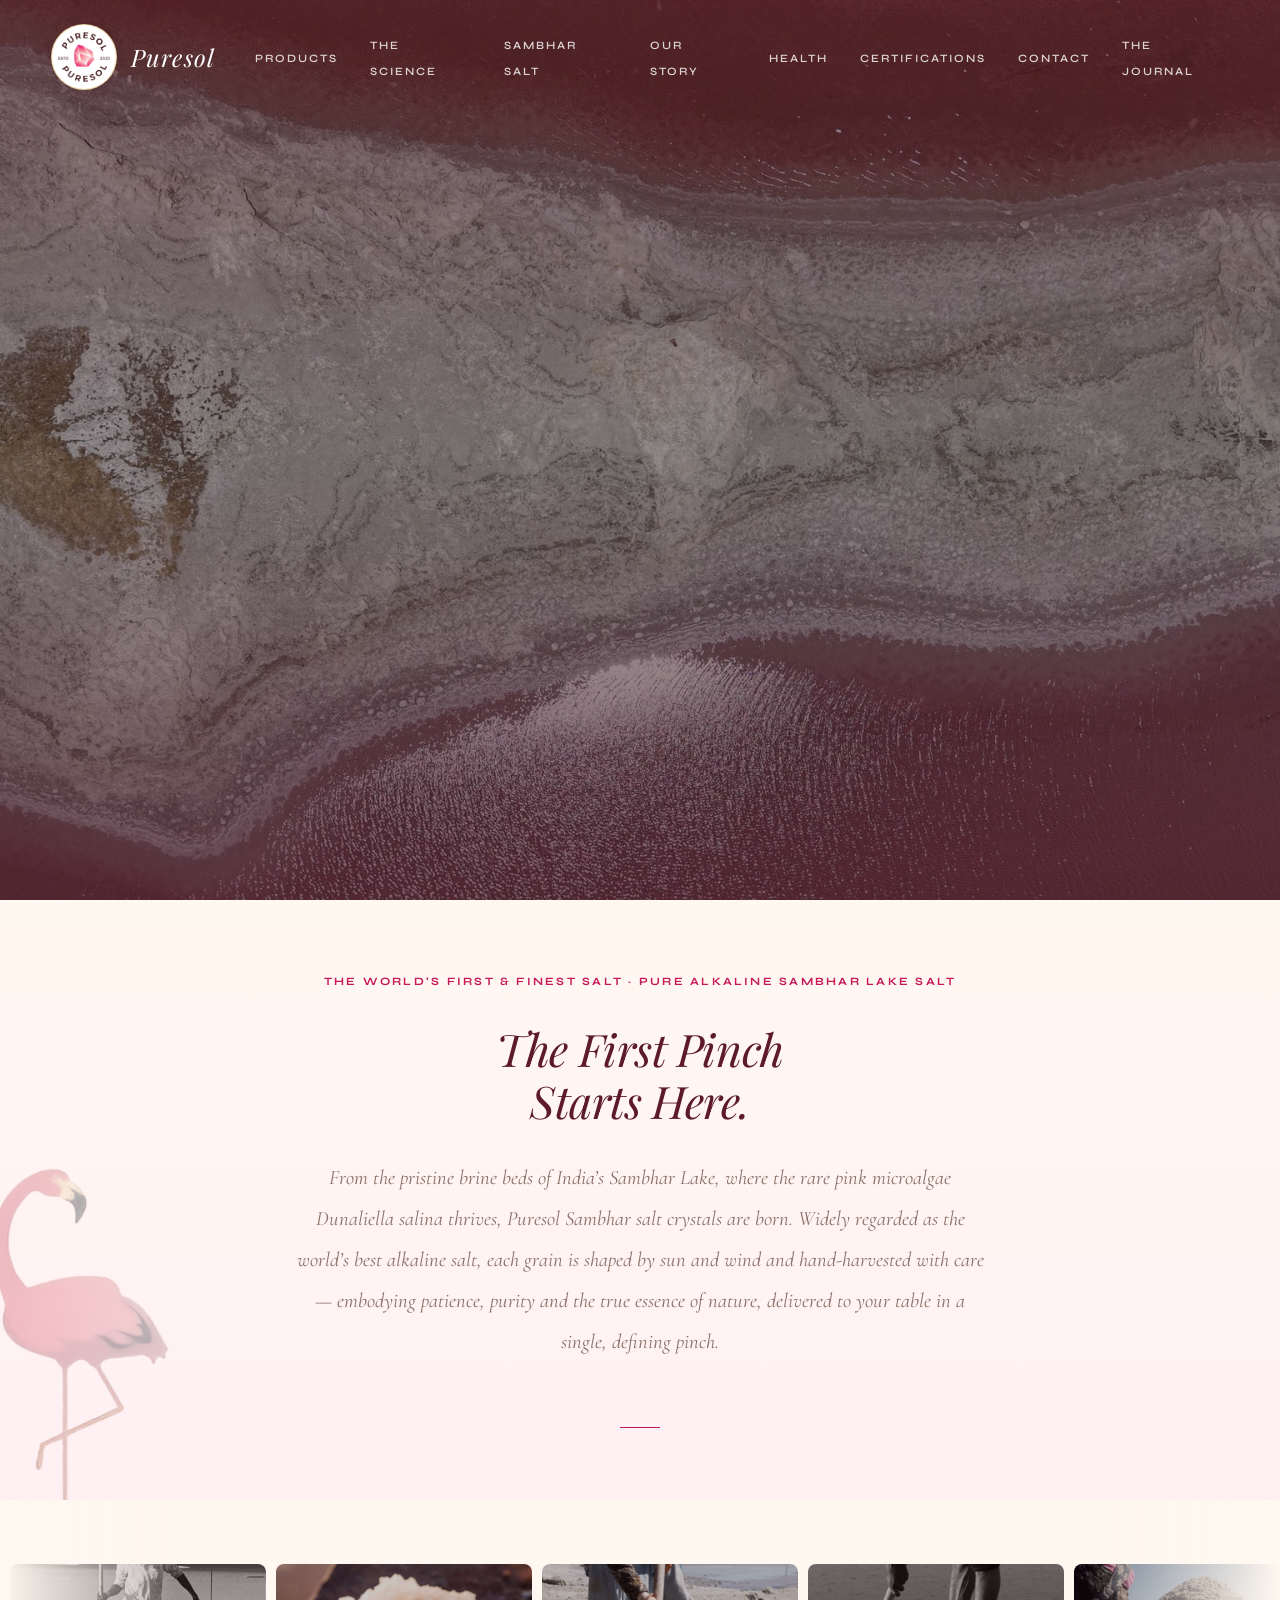
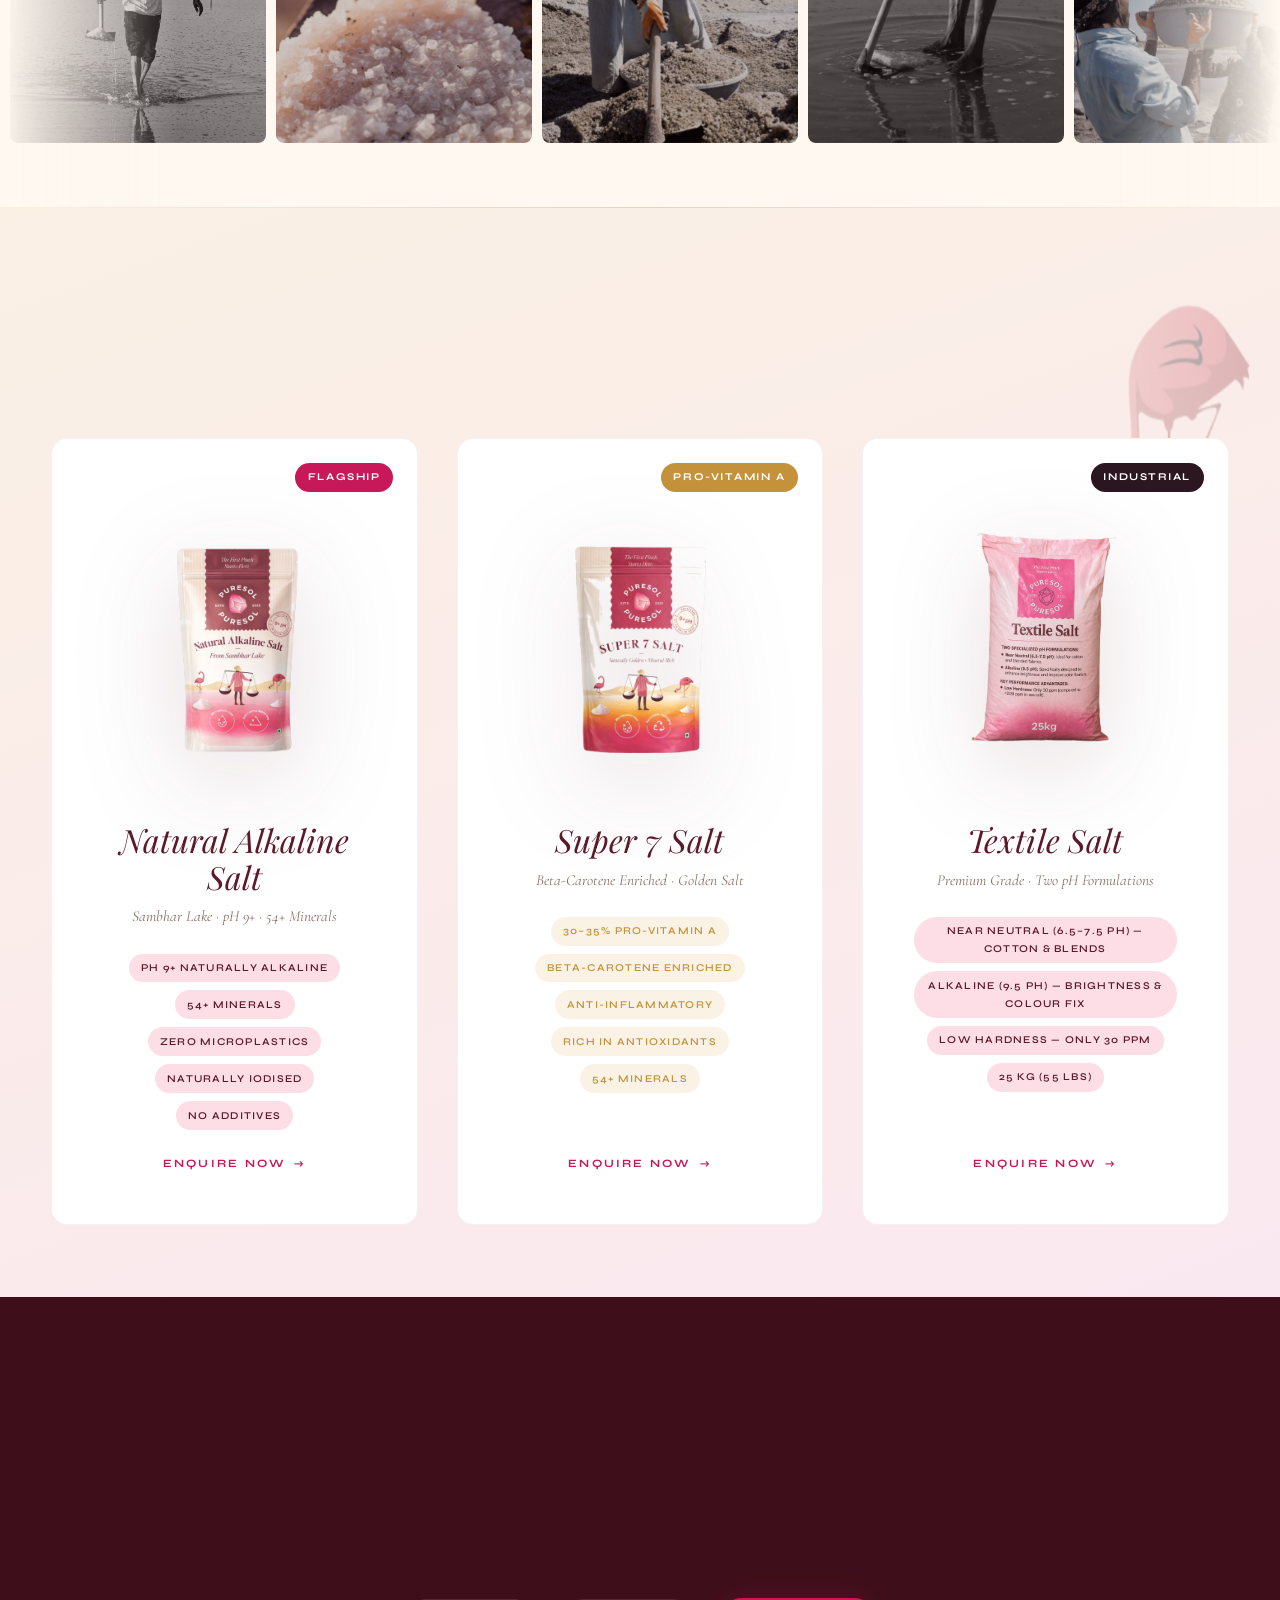
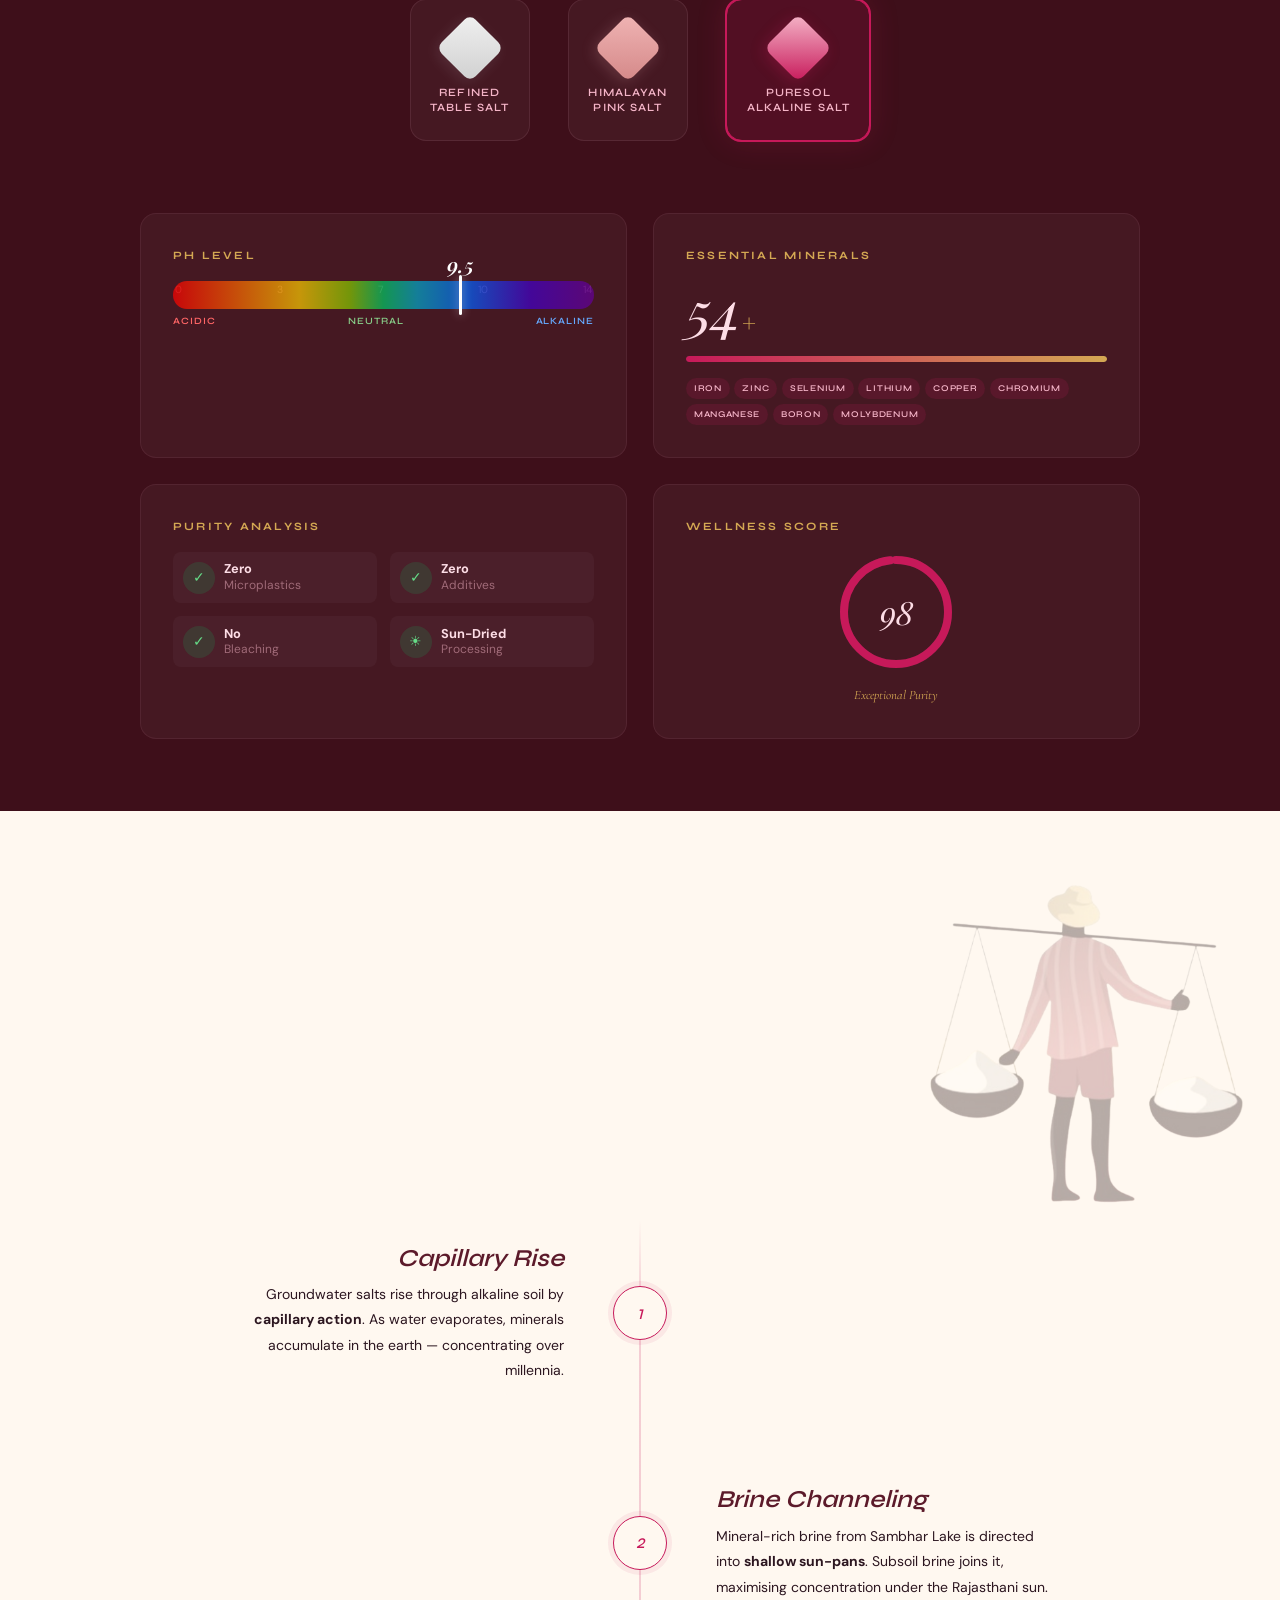
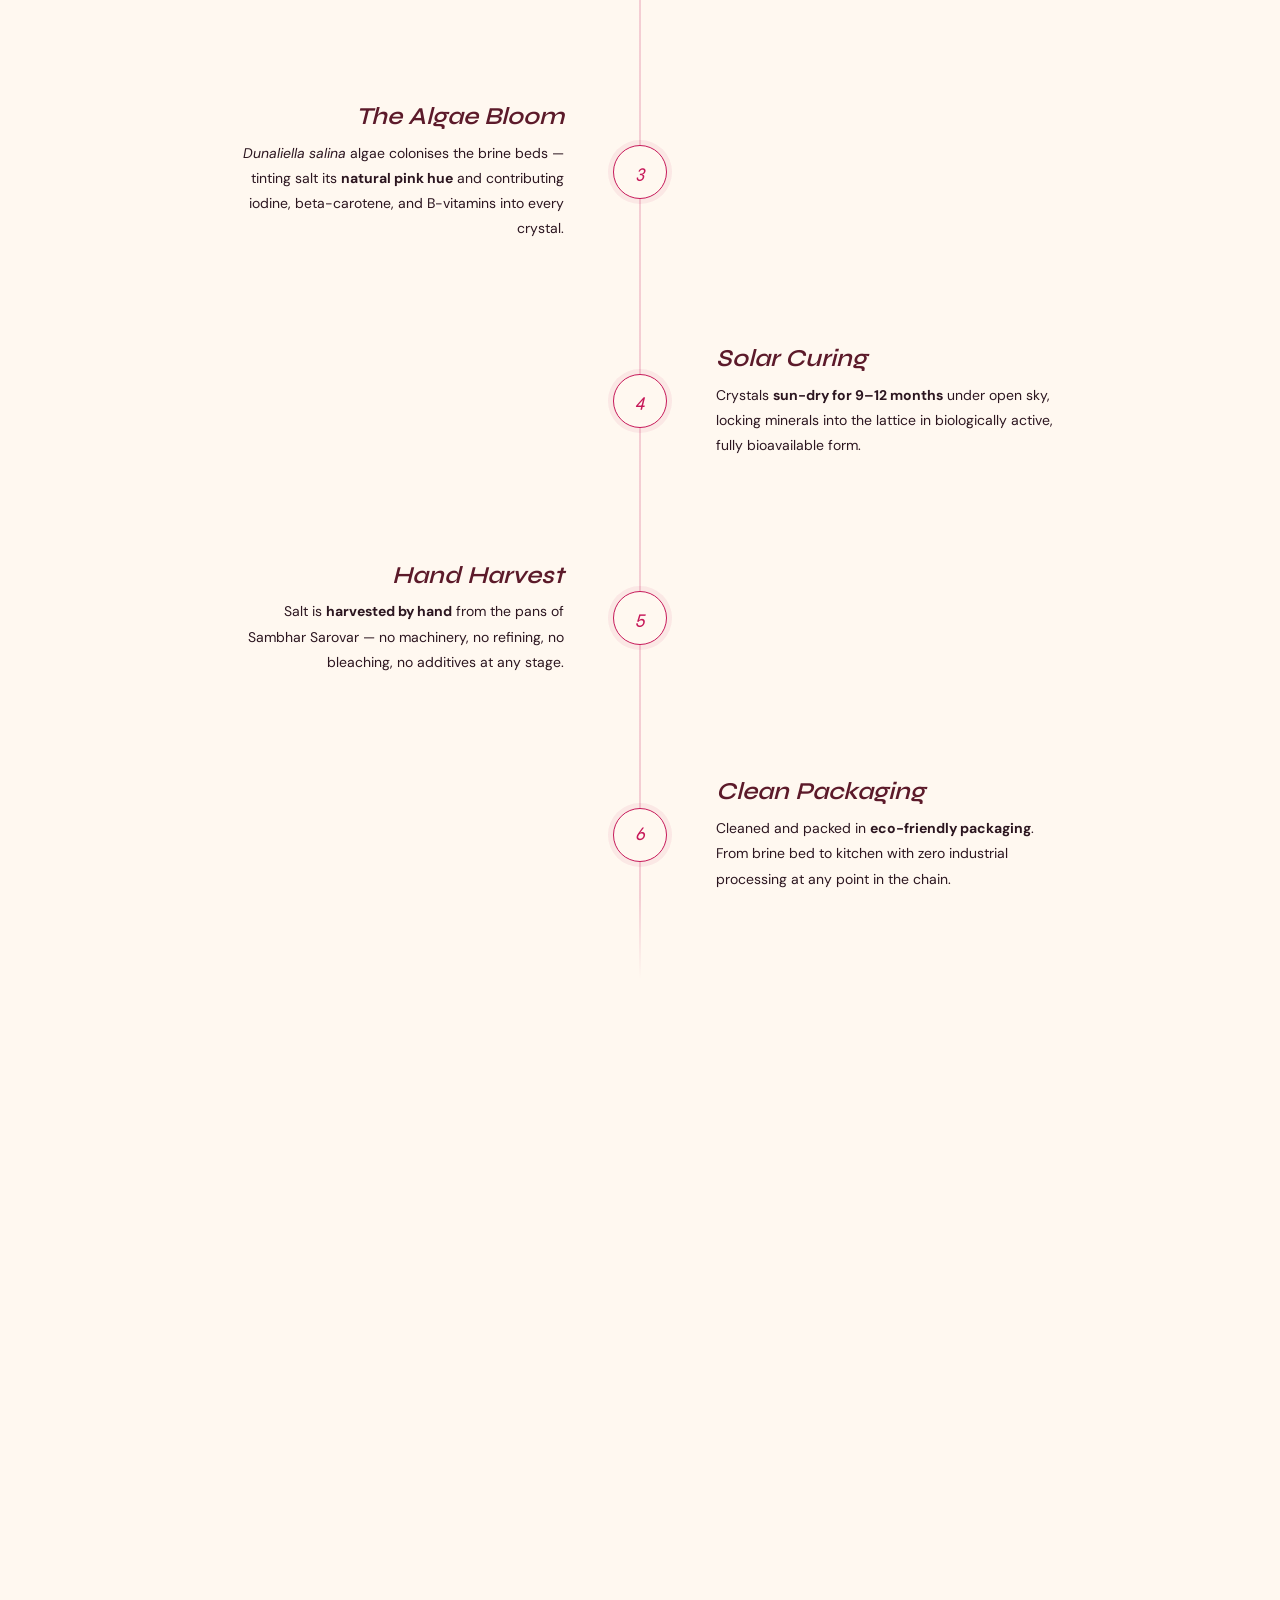
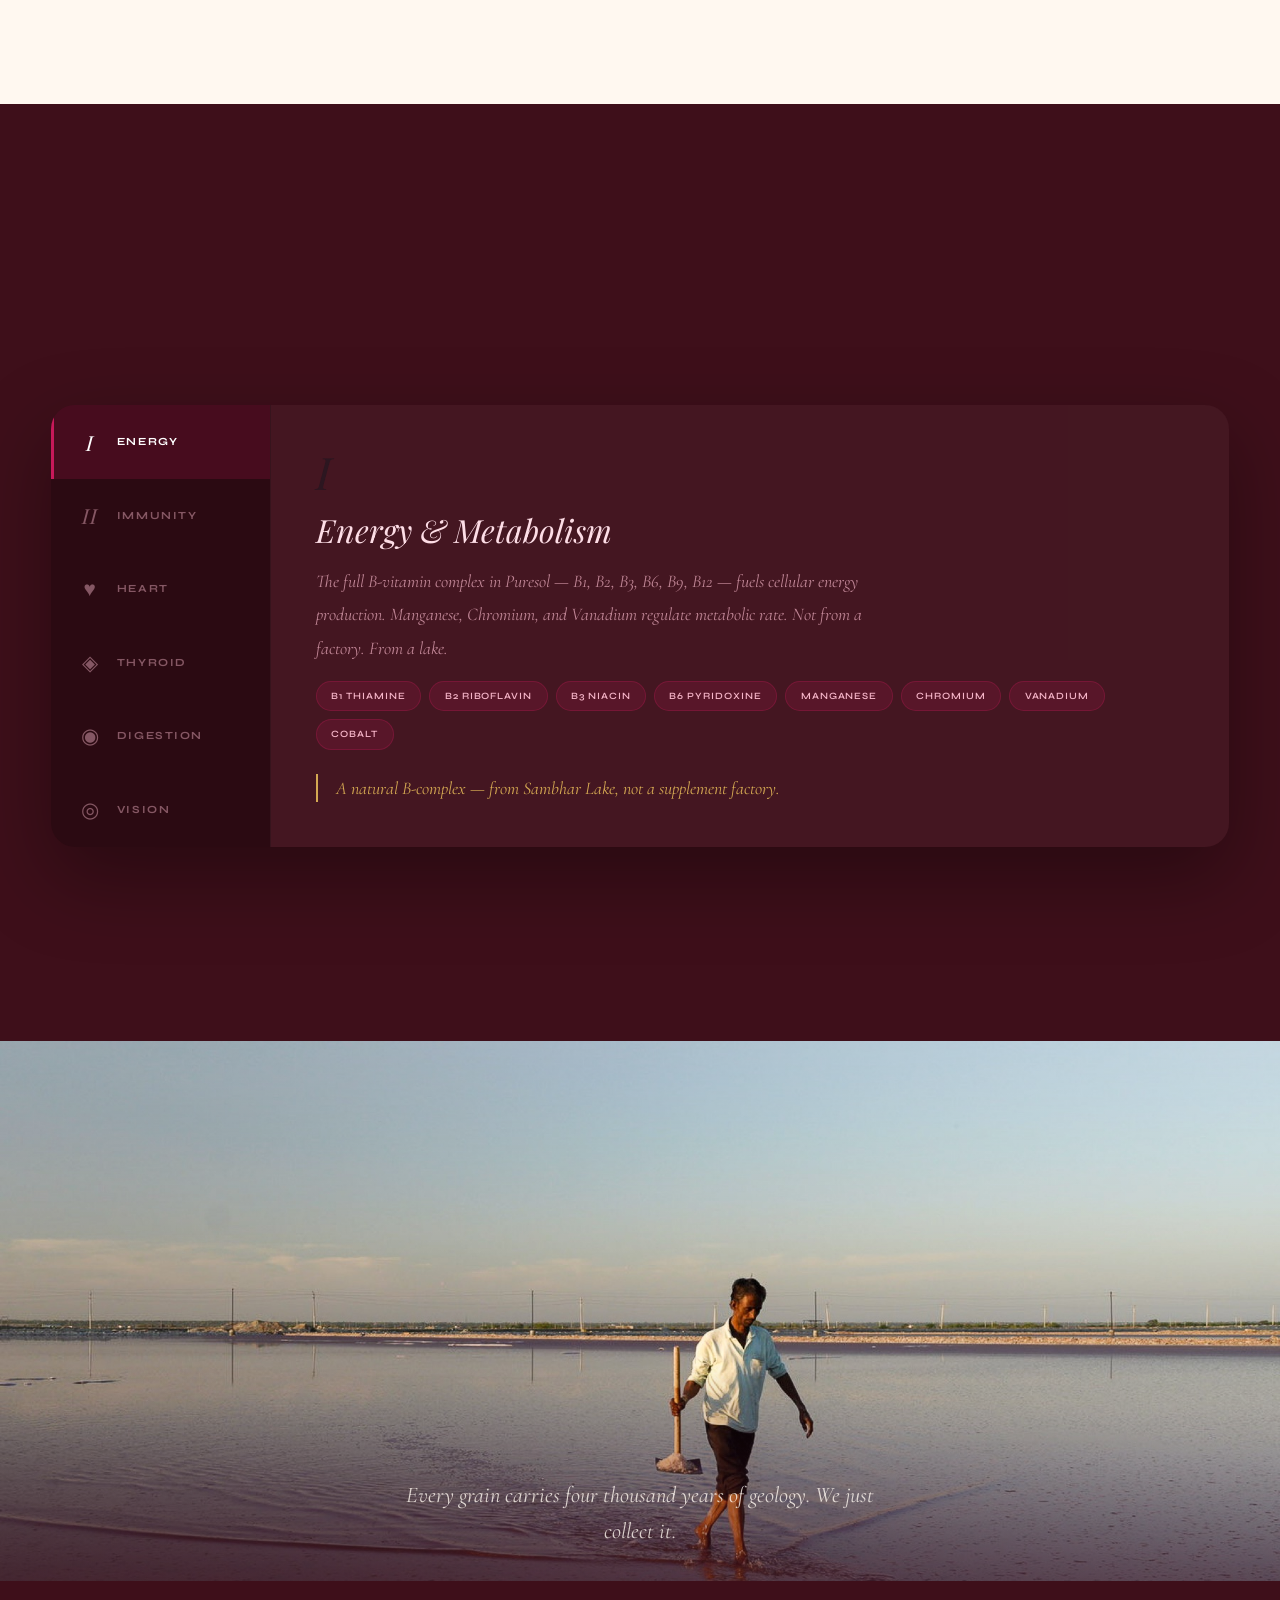
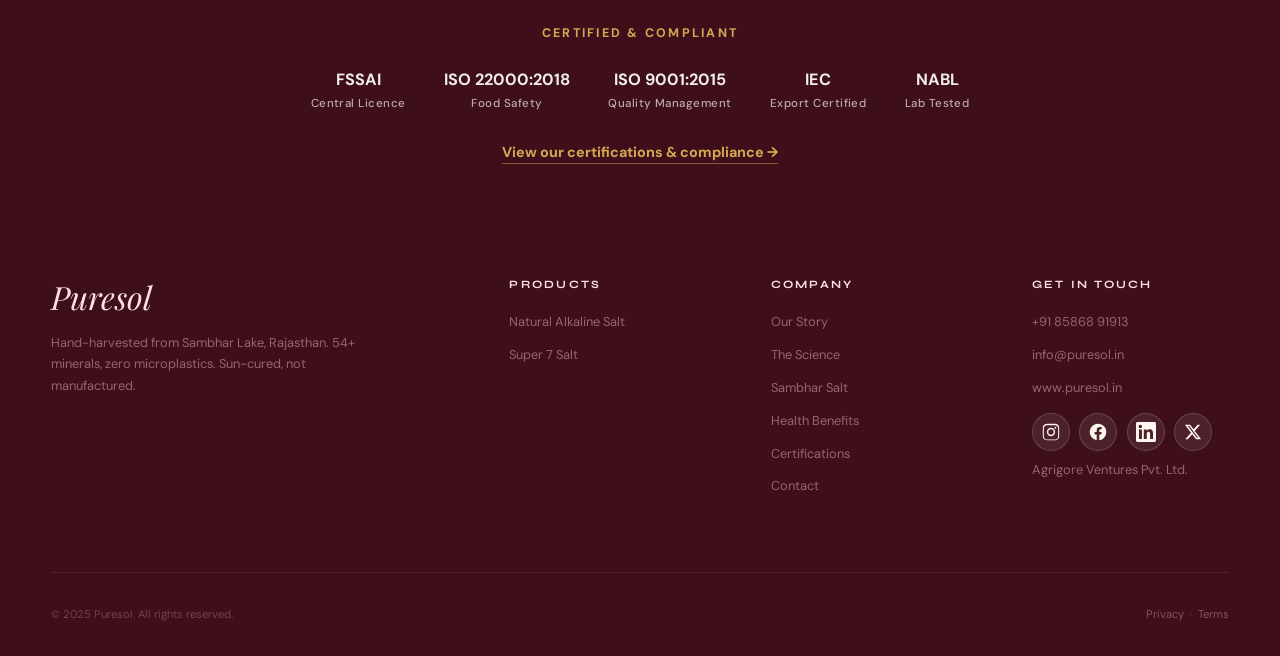
==== commit 68263911: "Self-host hero video: replace Vimeo iframe with local MP4 Swap the laggy Vimeo-embedded hero for a s" ====
--- a/index.html
+++ b/index.html
@@ -332,7 +332,9 @@
   <script src="https://cdnjs.cloudflare.com/ajax/libs/gsap/3.12.5/ScrollTrigger.min.js"></script>
   <script src="https://unpkg.com/lenis@1.1.18/dist/lenis.min.js"></script>
 
-  <link rel="stylesheet" href="style.css?v=20260628c">
+  <link rel="stylesheet" href="style.css?v=20260706a">
+  <!-- Preload the hero background video so it starts playing the instant the page opens -->
+  <link rel="preload" as="video" href="assets/video/hero.mp4" type="video/mp4">
   <link rel="icon" href="data:image/svg+xml,<svg xmlns='http://www.w3.org/2000/svg' viewBox='0 0 100 100'><text y='.9em' font-size='90'>&#x1F48E;</text></svg>">
   <link rel="manifest" href="/site.webmanifest">
   <link rel="apple-touch-icon" href="/assets/logo-full.png">
@@ -410,11 +412,13 @@
     <!-- HERO -->
     <section class="hero" id="hero">
       <div class="hero__video-wrap">
-        <iframe
-          src="https://player.vimeo.com/video/1176345398?background=1&autoplay=1&loop=1&byline=0&title=0"
-          allow="autoplay; fullscreen" allowfullscreen
-          title="Puresol brand film &mdash; salt harvesting at Sambhar Lake">
-        </iframe>
+        <video
+          class="hero__video"
+          autoplay muted loop playsinline preload="auto"
+          poster="assets/video/hero-poster.jpg"
+          aria-label="Puresol brand film &mdash; salt harvesting at Sambhar Lake">
+          <source src="assets/video/hero.mp4" type="video/mp4">
+        </video>
       </div>
       <div class="hero__overlay"></div>
       <div class="hero__grain"></div>
--- a/style.css
+++ b/style.css
@@ -518,56 +518,23 @@
 }
 
 /*
- * Cover-fit an iframe (no object-fit support).
- * We size it to whichever dimension is "tighter" and let the other overflow,
- * then center with translate.  The extra scale(1.2) on portrait ensures
- * the 16:9 video always bleeds off-screen rather than leaving gaps.
+ * Native <video> supports object-fit, so a simple full-bleed cover fit
+ * handles every aspect ratio (landscape + portrait) with no sizing hacks.
  */
-.hero__video-wrap iframe {
+.hero__video-wrap video {
   position: absolute;
-  top: 50%;
-  left: 50%;
-  width: 100vw;
-  height: 56.25vw;
-  /* 100vw * 9/16  — maintain 16:9 */
-  min-height: 100vh;
-  min-width: 177.78vh;
-  /* 100vh * 16/9  — maintain 16:9 */
-  transform: translate(-50%, -50%);
+  inset: 0;
+  width: 100%;
+  height: 100%;
+  object-fit: cover;
   border: none;
   pointer-events: none;
-}
-
-/* On portrait screens the viewport is taller than wide,
-   so the 16:9 video must scale WAY up to fill vertically.
-   A generous scale ensures no sliver of background ever peeks through. */
-@media (orientation: portrait) {
-  .hero__video-wrap iframe {
-    width: 177.78vh;
-    height: 100vh;
-    min-width: 100vw;
-    min-height: 100vh;
-    /* scale up to guarantee full bleed even with browser-chrome insets */
-    transform: translate(-50%, -50%) scale(1.15);
-  }
 }
 
 /* dvh support — fixes the iOS Safari address-bar gap */
 @supports (height: 100dvh) {
   .hero {
     height: 100dvh;
-  }
-
-  .hero__video-wrap iframe {
-    min-height: 100dvh;
-    min-width: calc(100dvh * 16 / 9);
-  }
-
-  @media (orientation: portrait) {
-    .hero__video-wrap iframe {
-      height: 100dvh;
-      width: calc(100dvh * 16 / 9);
-    }
   }
 }
 
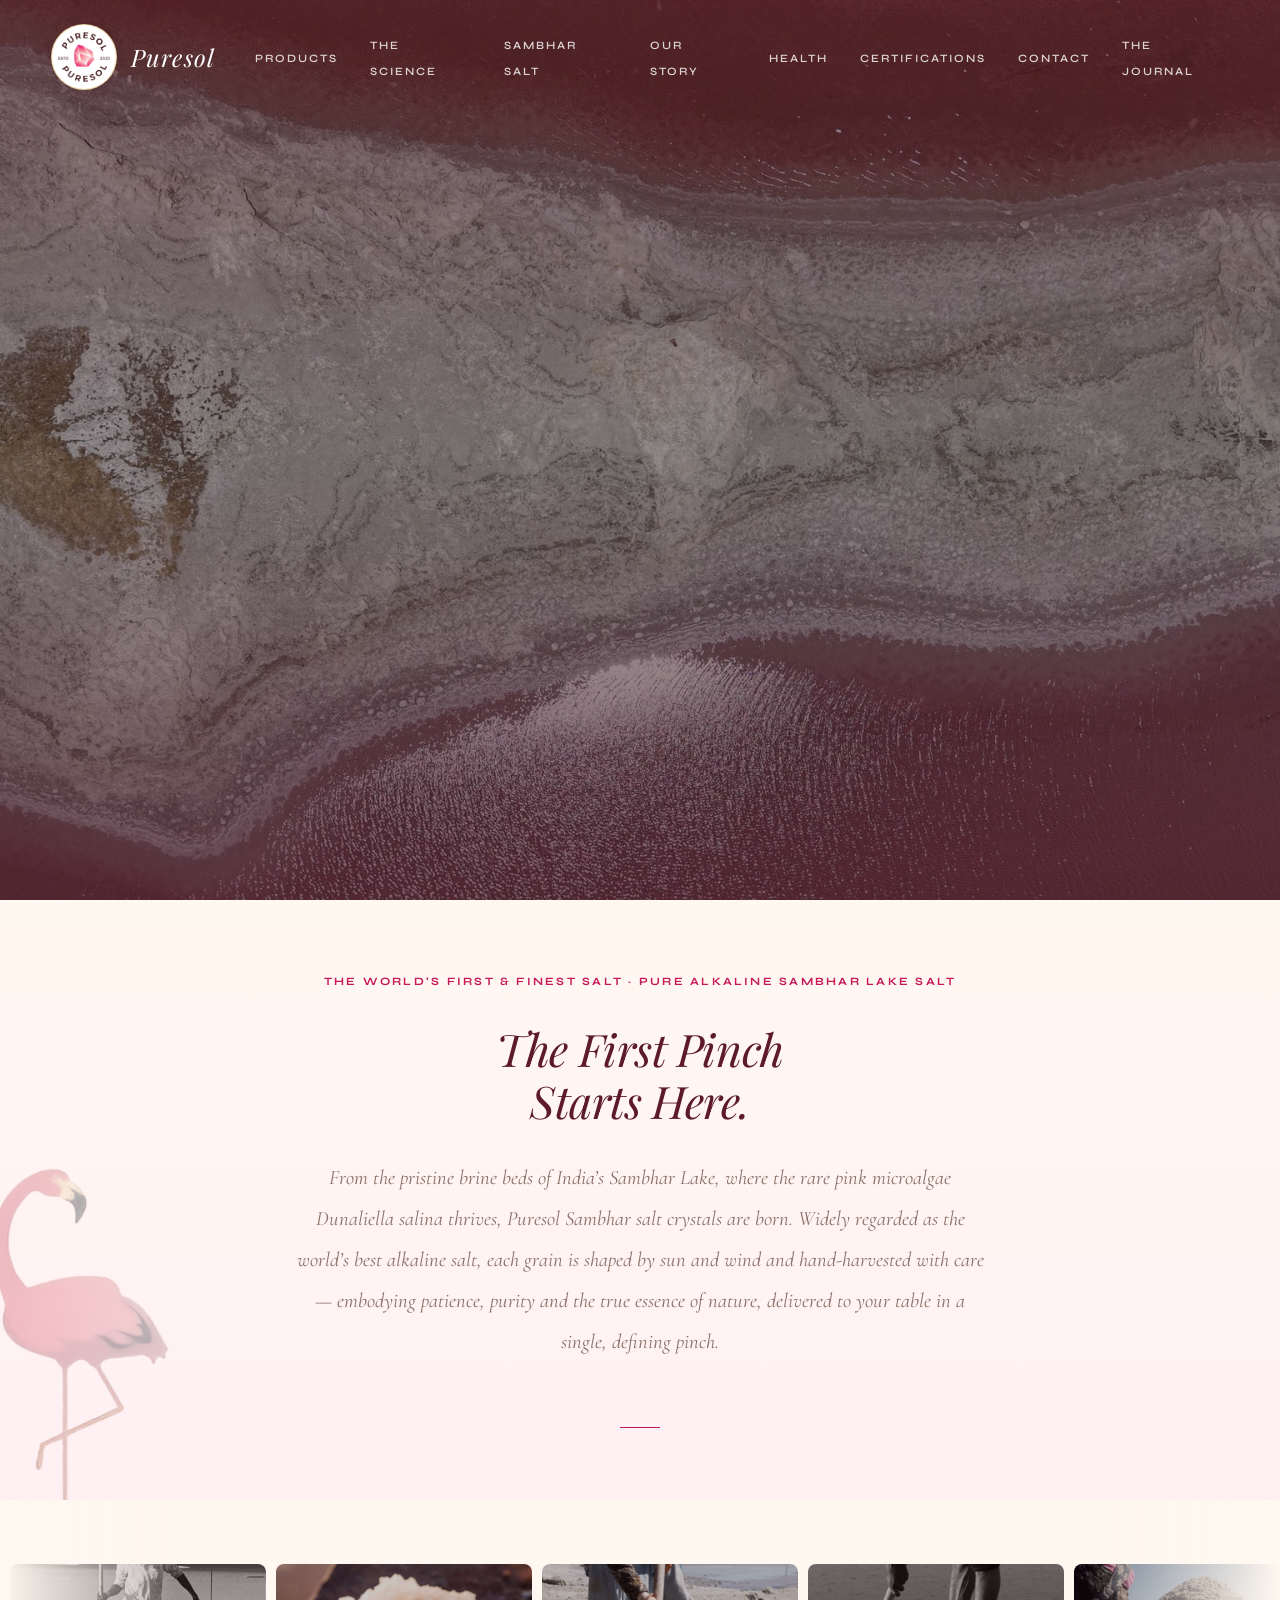
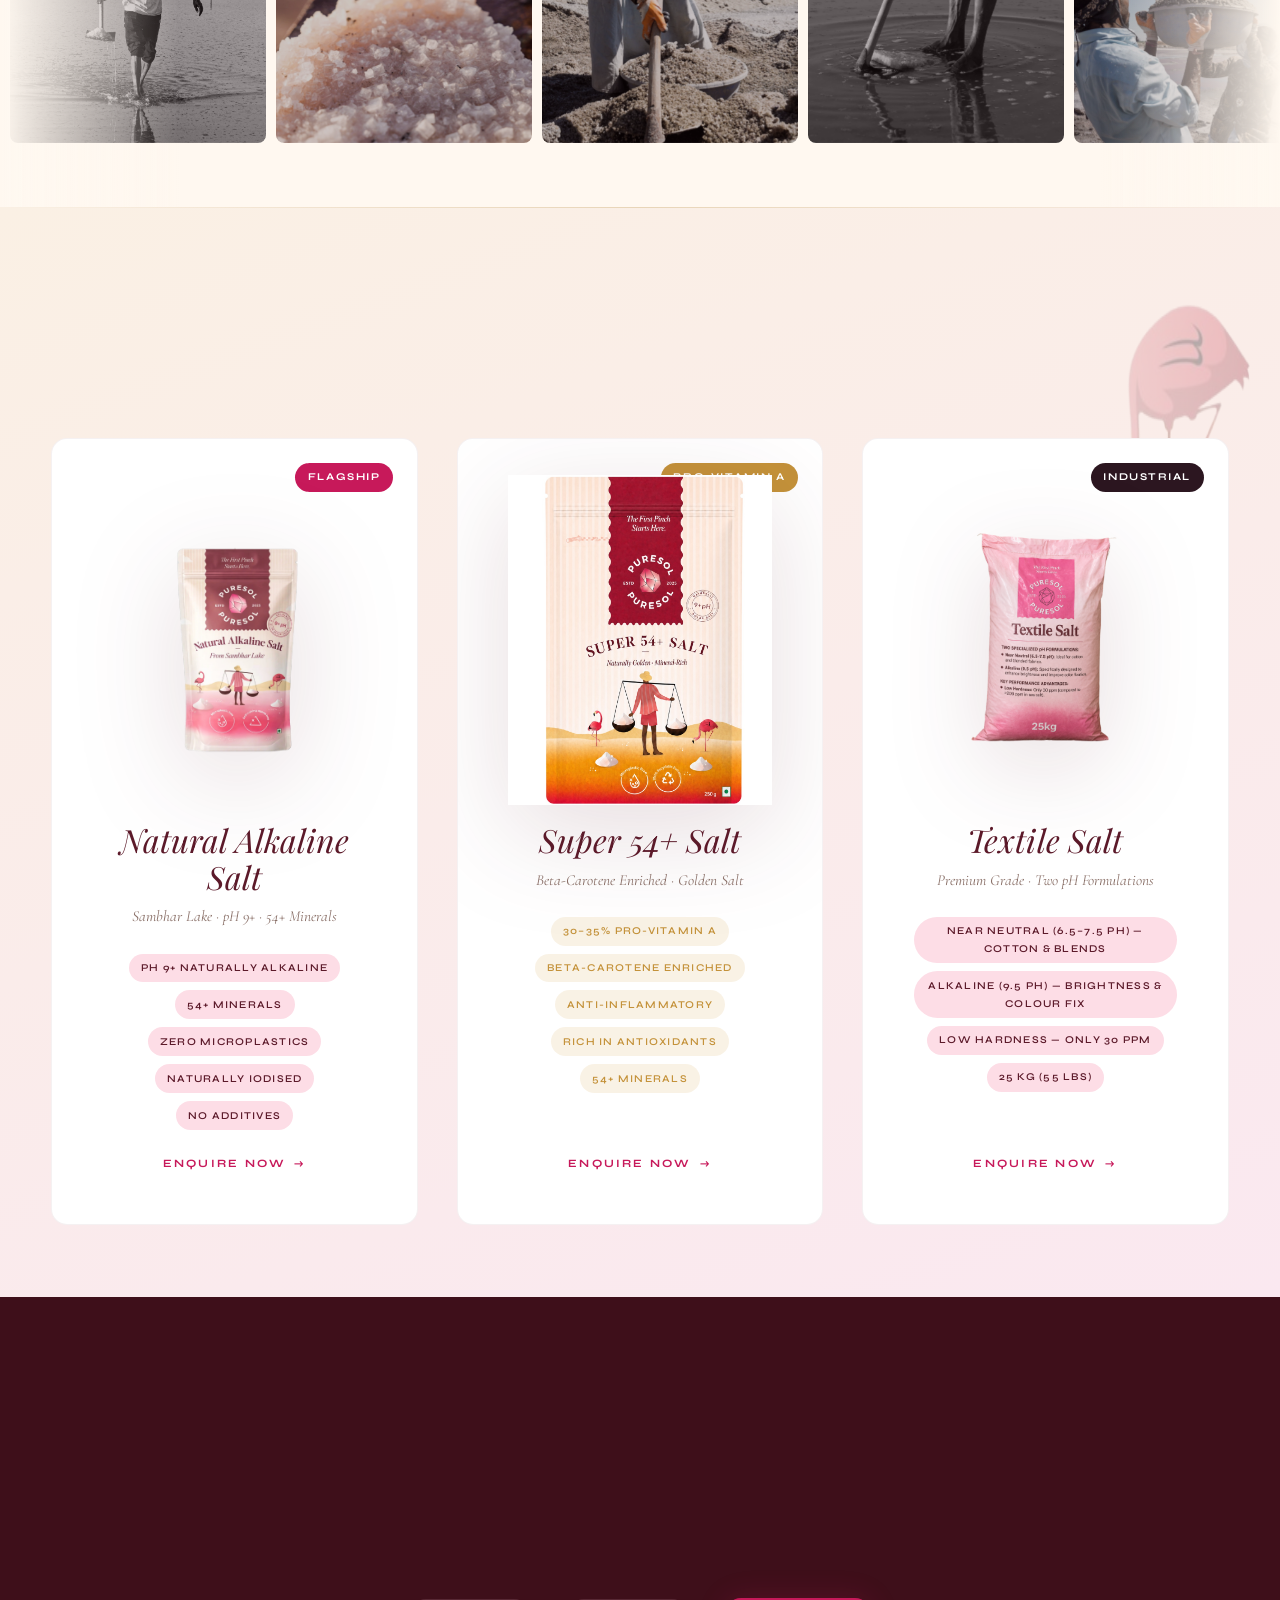
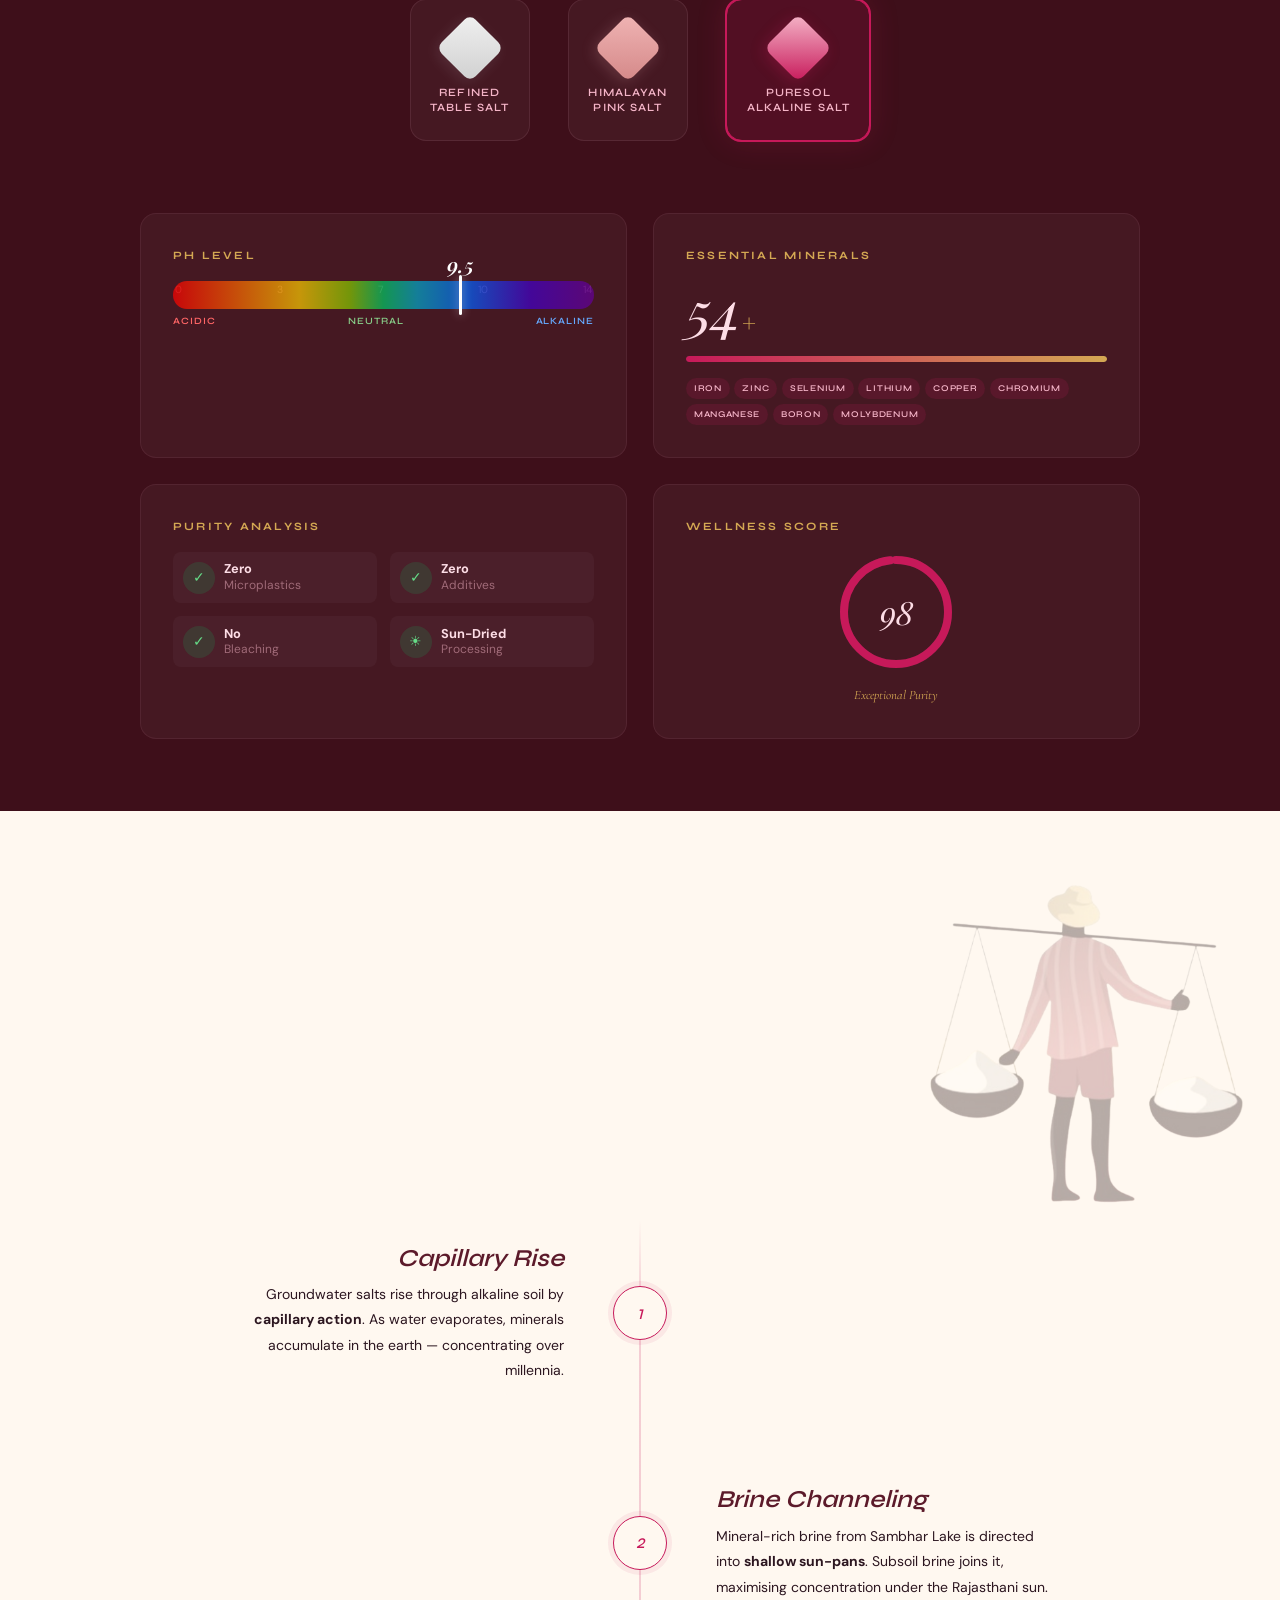
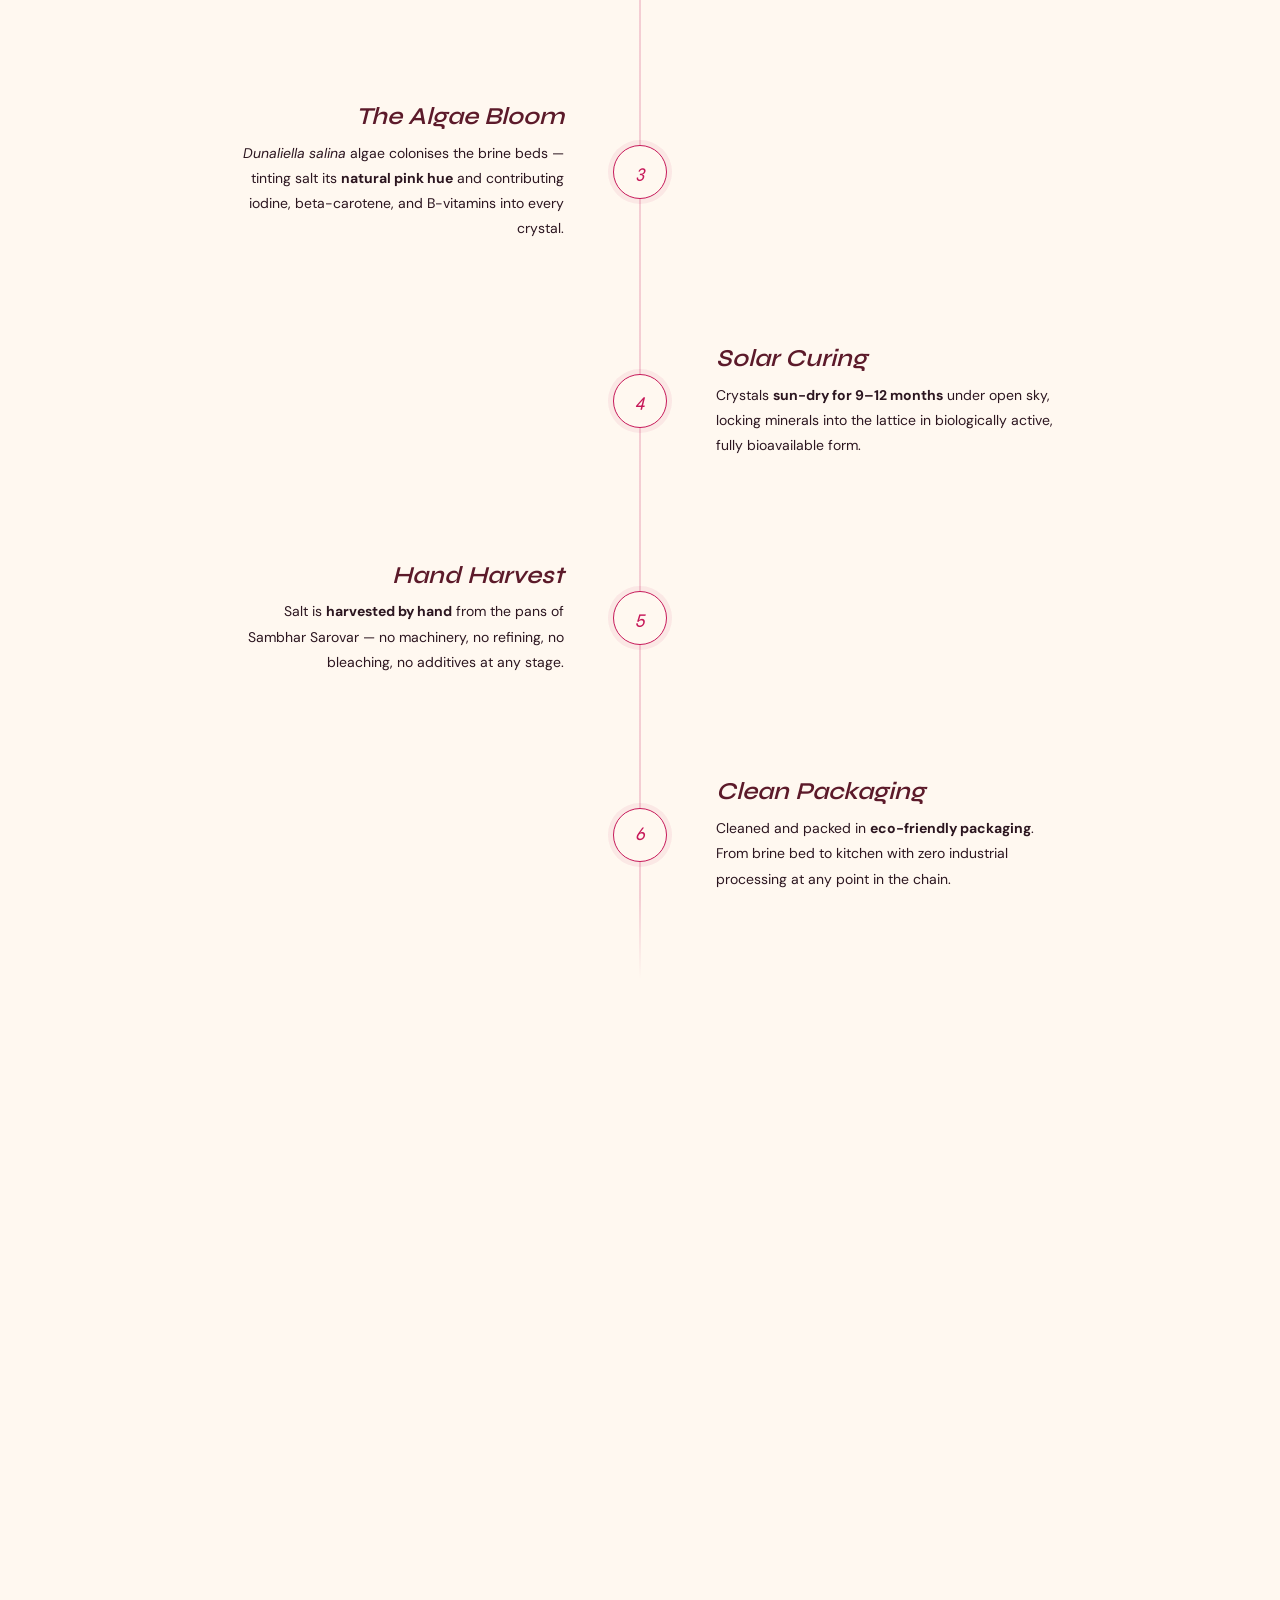
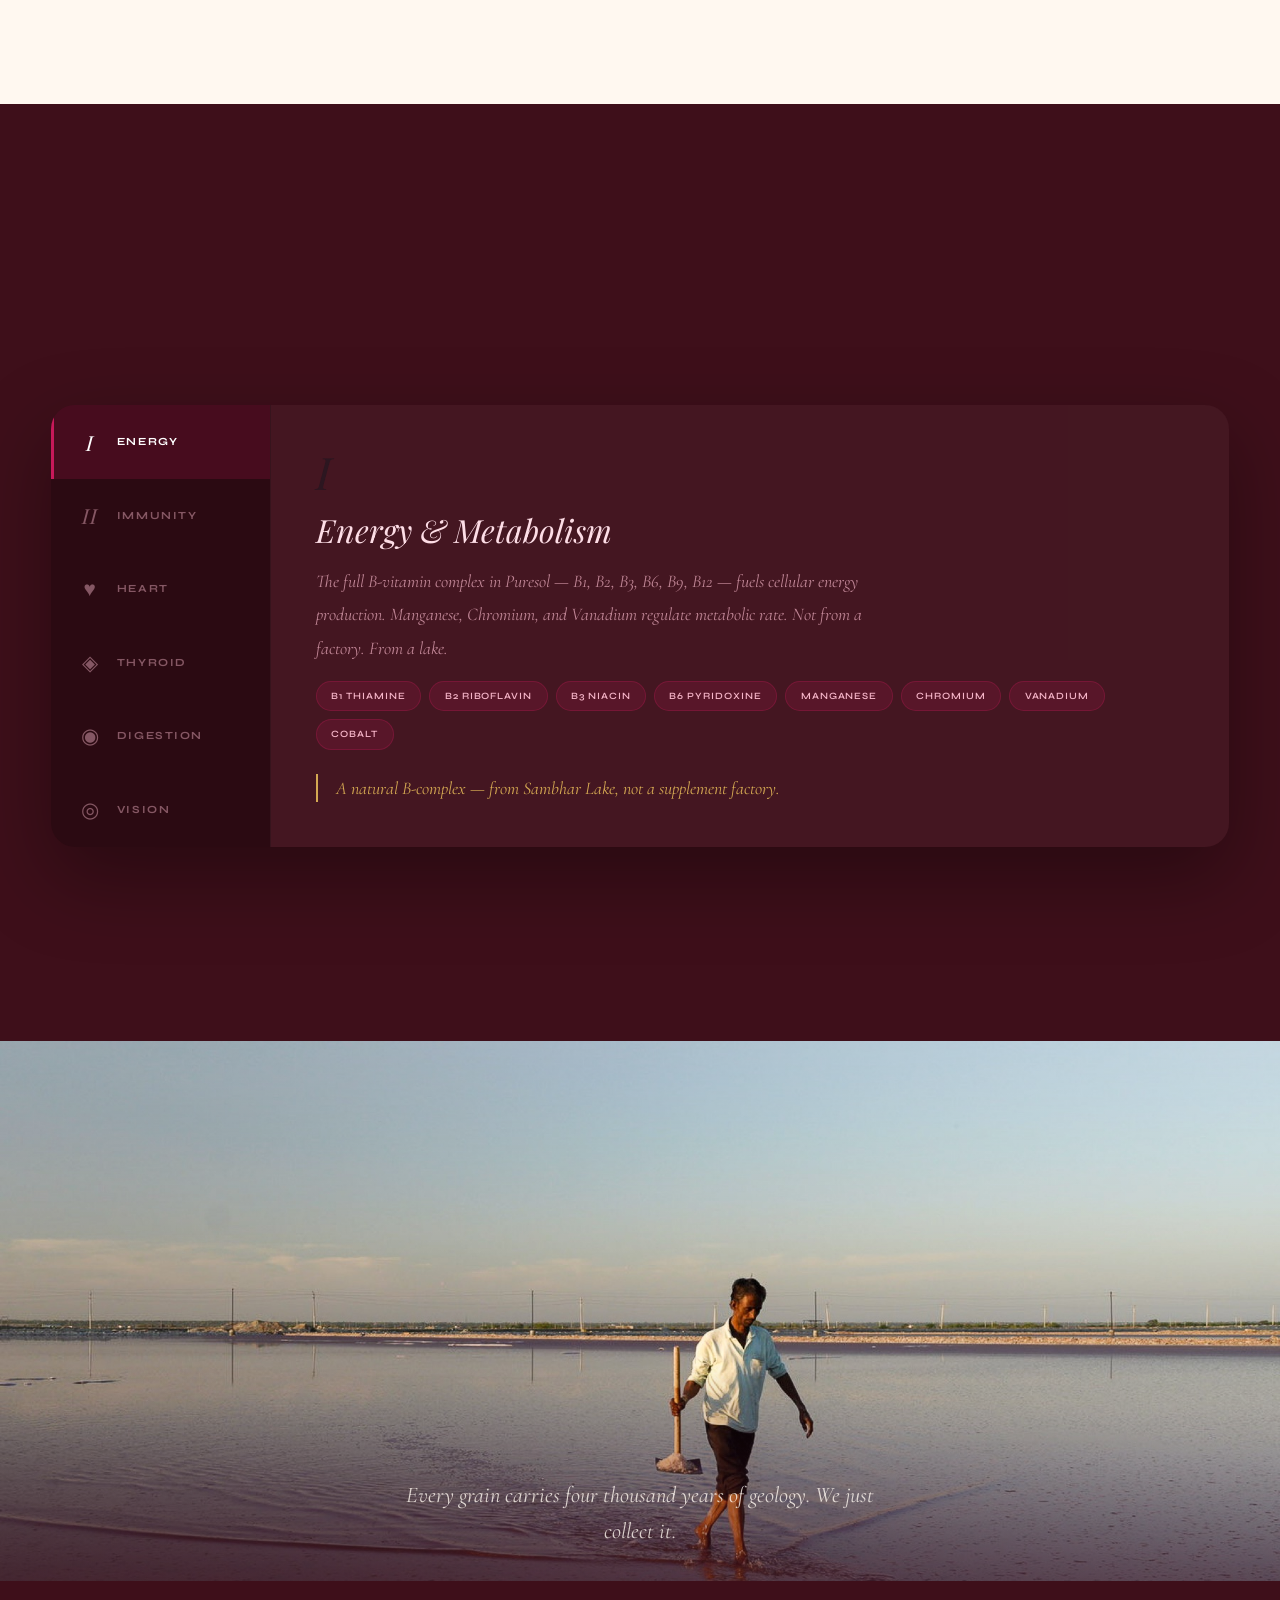
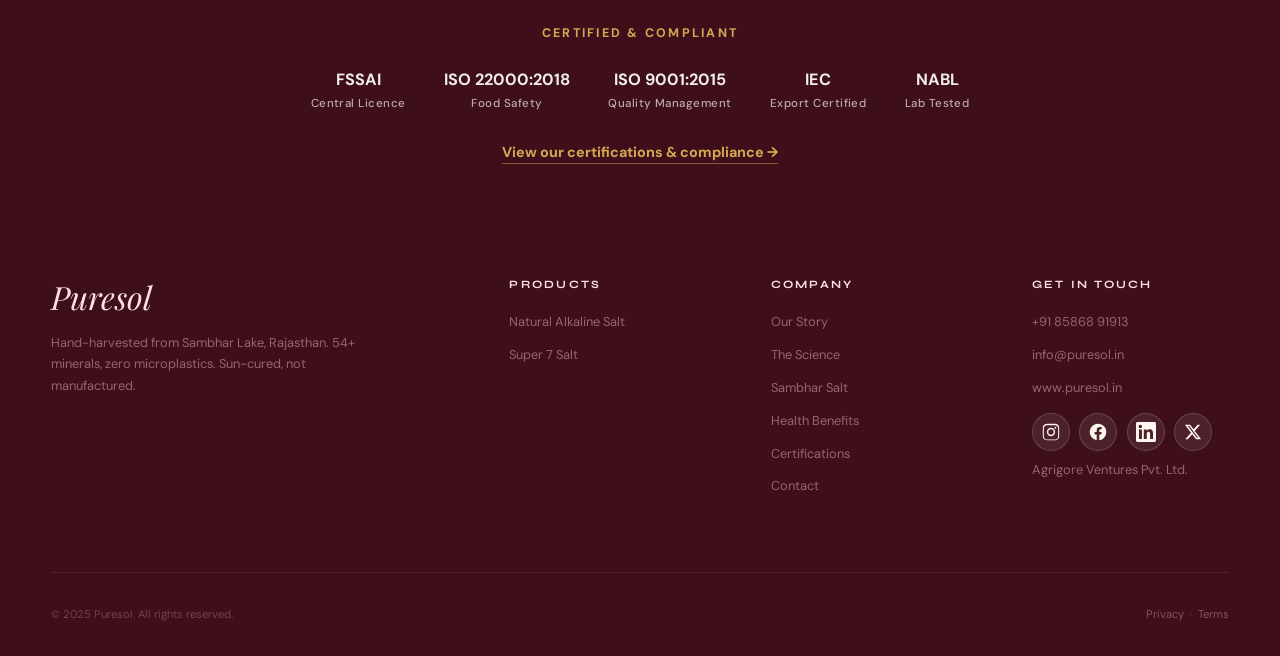
==== commit 4839041e: "Rename homepage product to Super 54+ Salt with new packshot Update the second product card: name Sup" ====
--- a/index.html
+++ b/index.html
@@ -511,10 +511,10 @@
           <article class="product-card product-card--super7">
             <span class="product-card__badge" style="background:var(--gold-warm);">Pro-Vitamin A</span>
             <div class="product-card__image-wrap">
-              <img src="assets/super7.png"
-                   alt="Puresol Super 7 Salt" width="340" height="453" loading="lazy">
-            </div>
-            <h3 class="product-card__name">Super 7 Salt</h3>
+              <img src="assets/super54.jpg"
+                   alt="Puresol Super 54+ Salt" width="340" height="425" loading="lazy">
+            </div>
+            <h3 class="product-card__name">Super 54+ Salt</h3>
             <p class="product-card__tagline">Beta-Carotene Enriched &middot; Golden Salt</p>
             <div class="product-card__features">
               <span class="product-card__feature">30&ndash;35% Pro-Vitamin A</span>
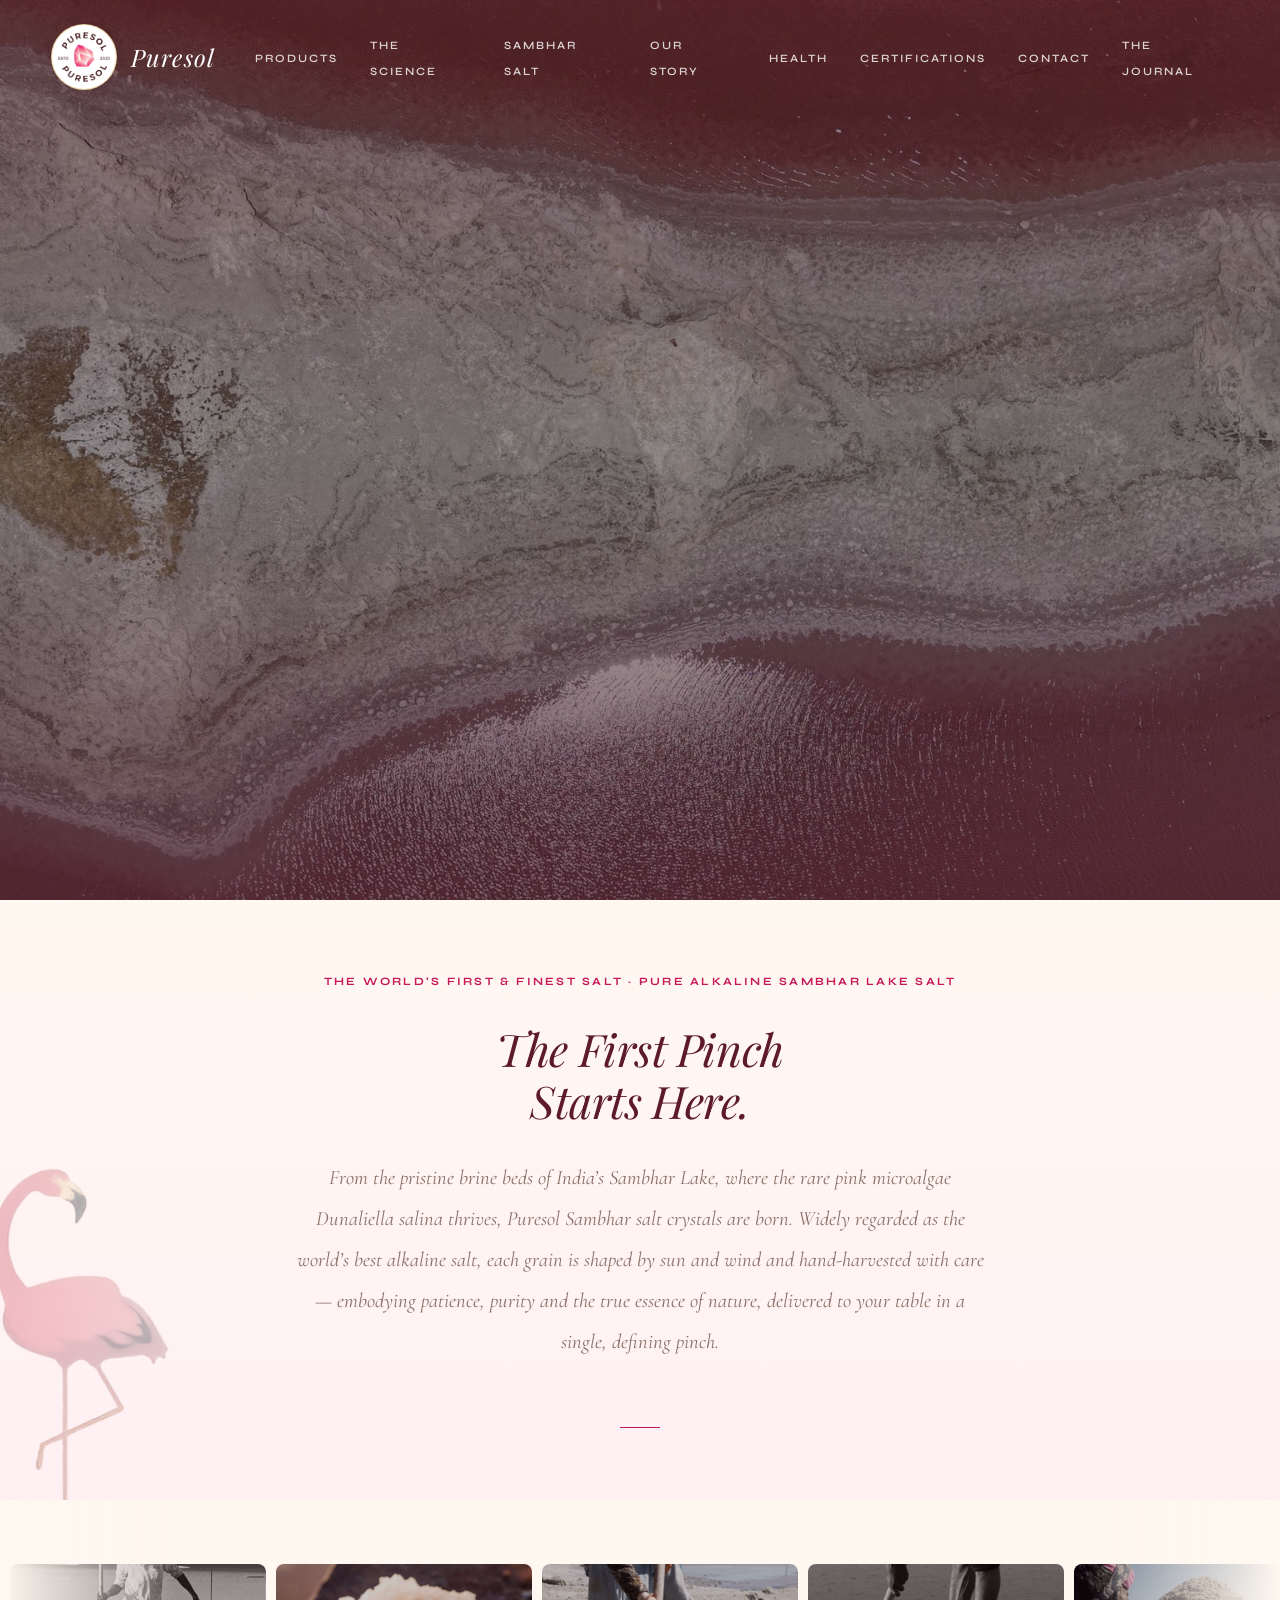
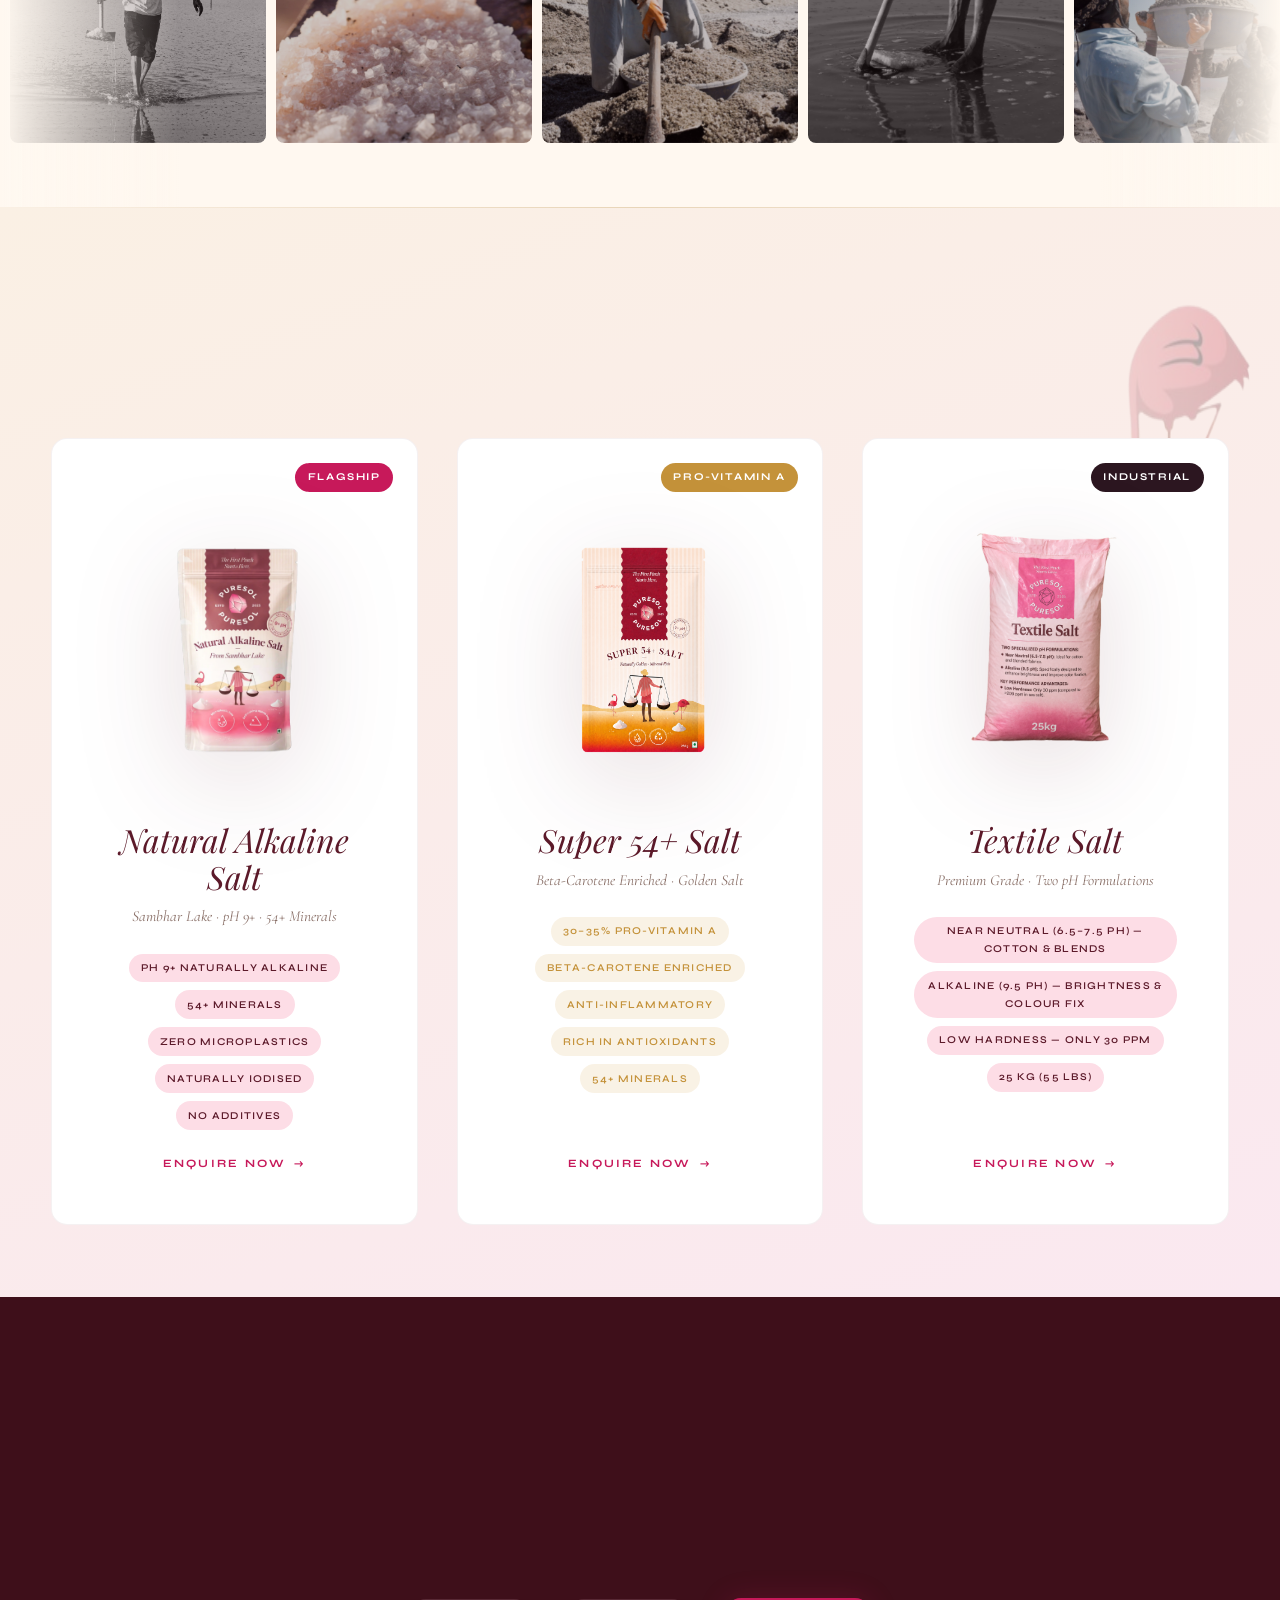
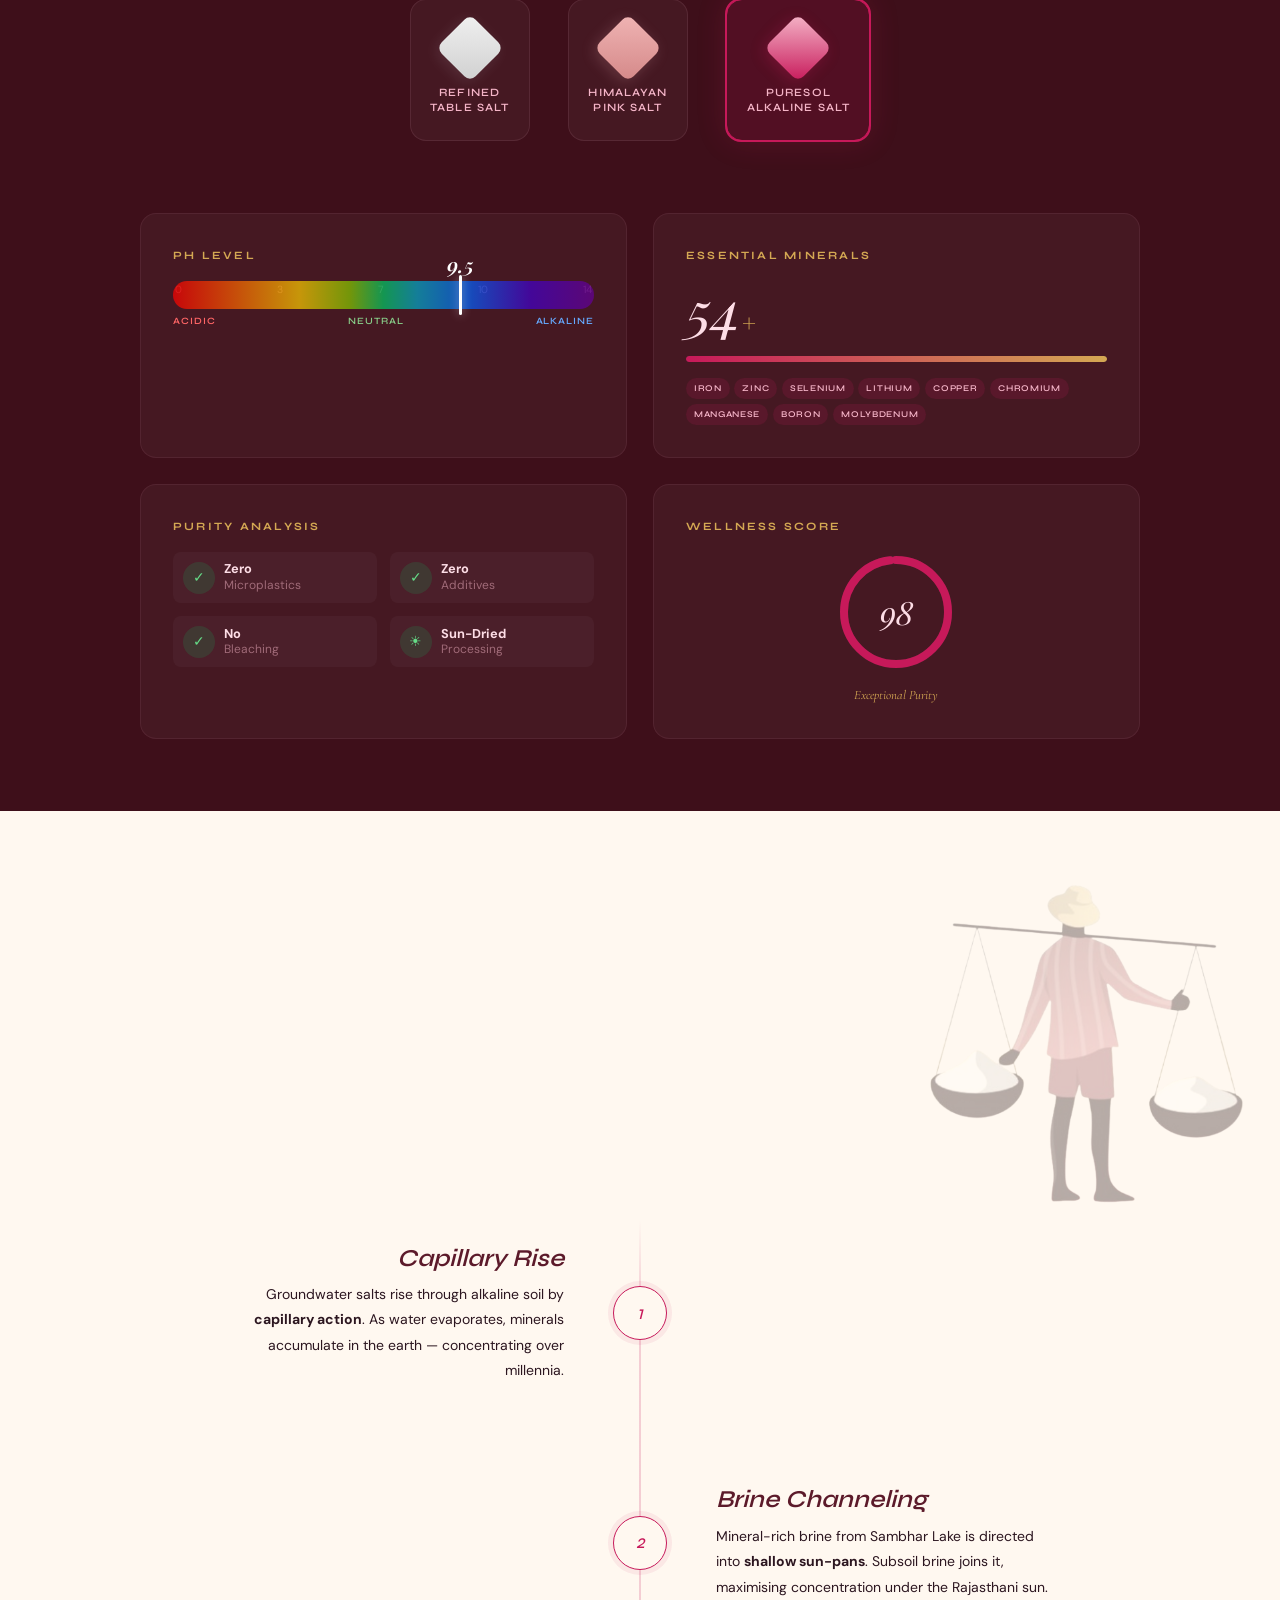
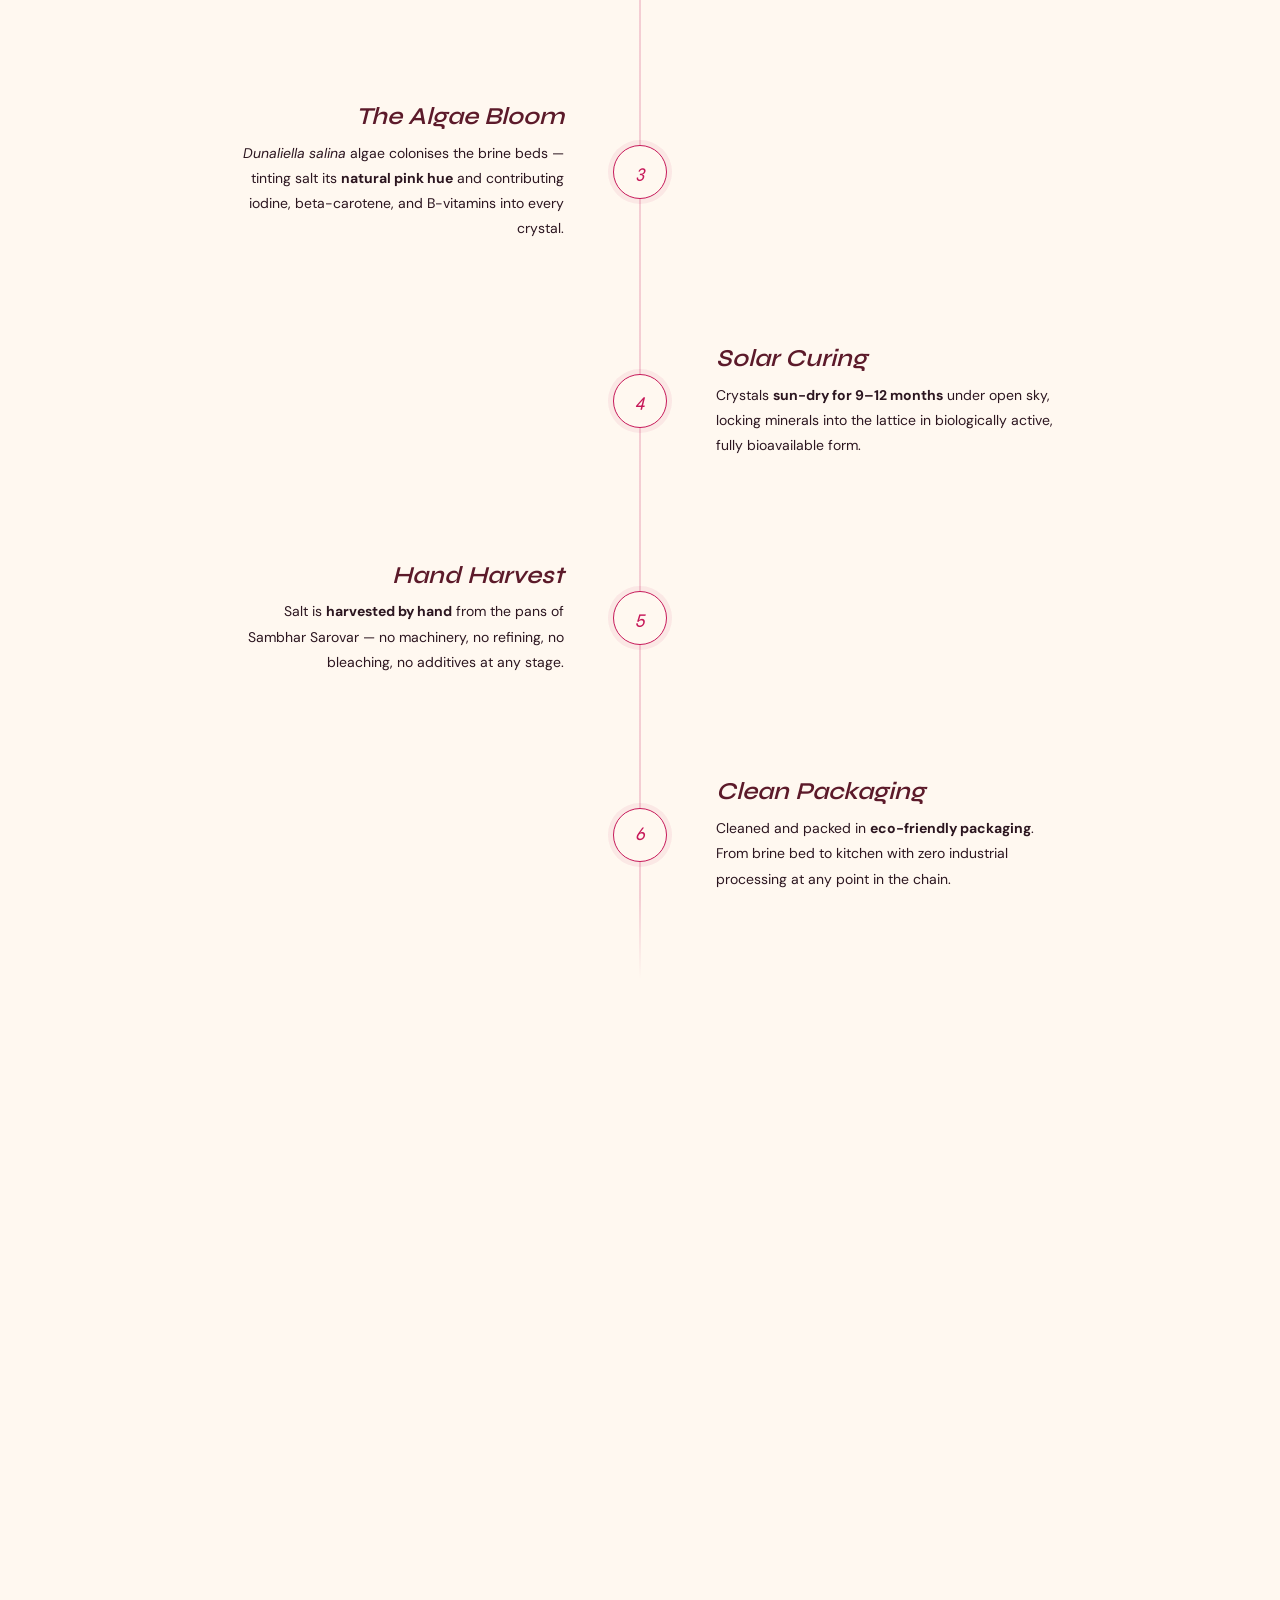
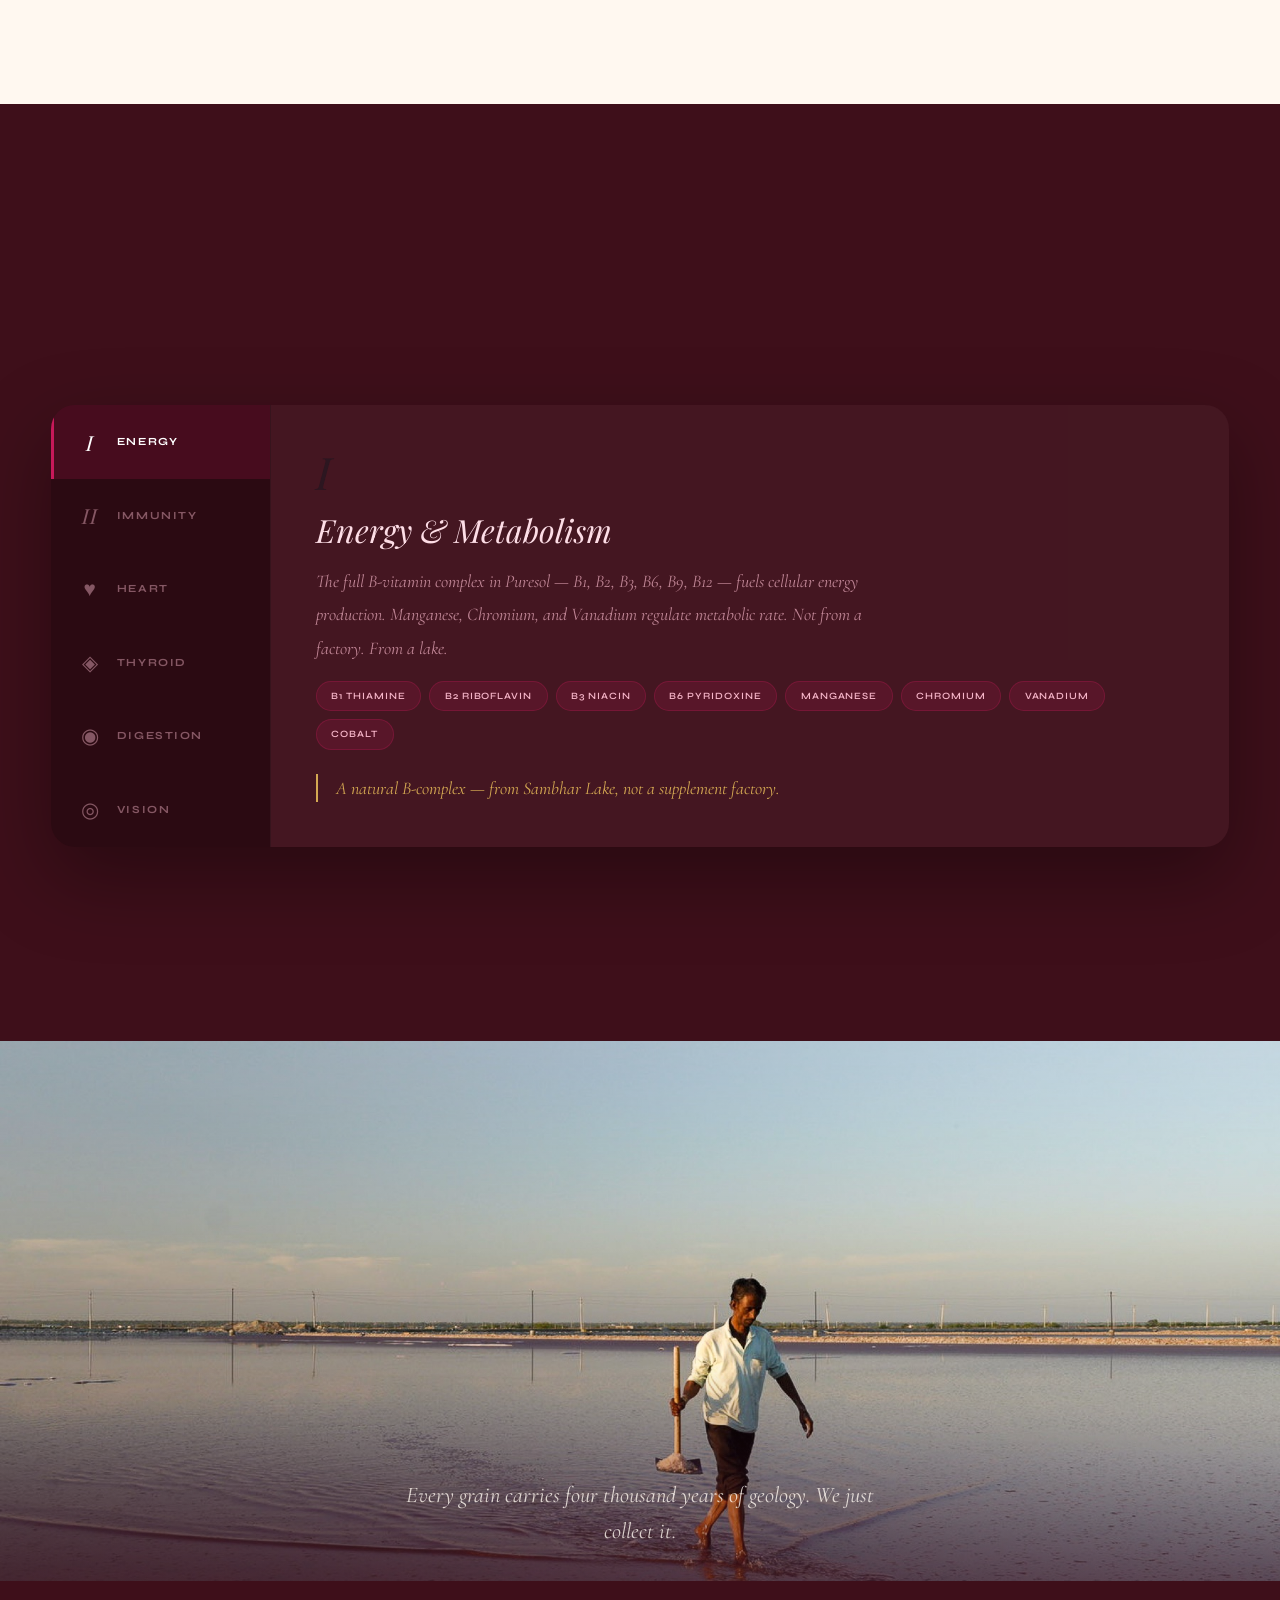
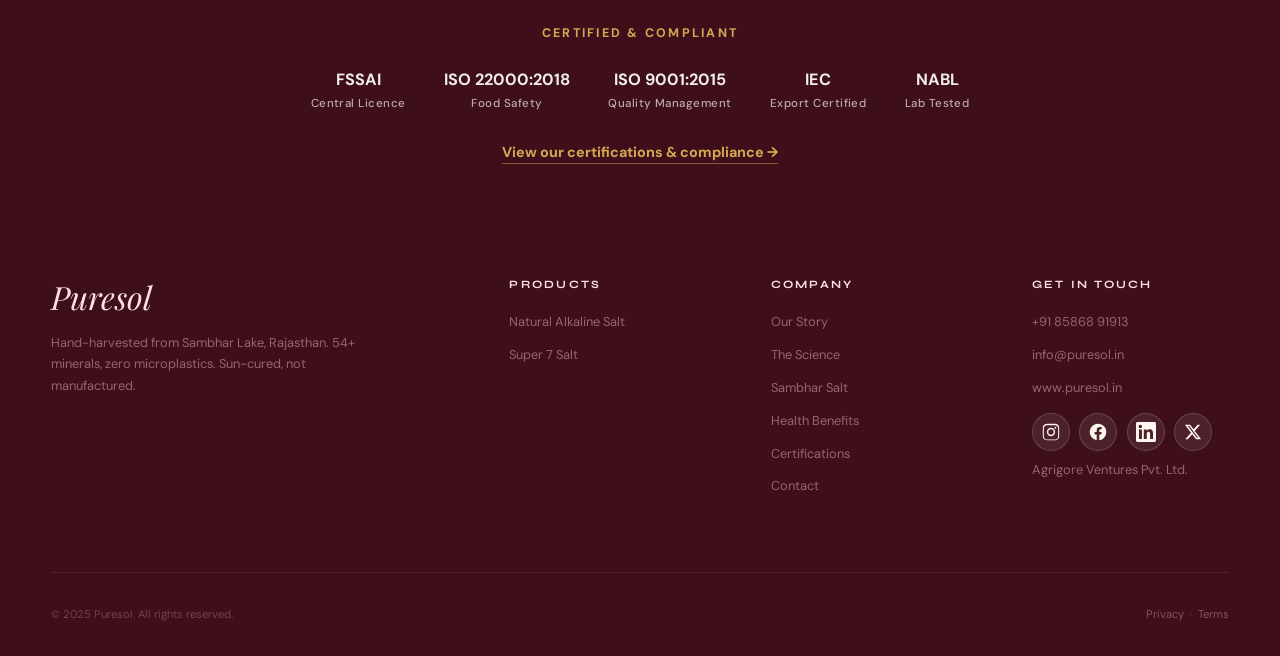
==== commit 1de0cd80: "Use transparent Super 54+ packshot, fitted to match sibling cards Replace the white-background JPG w" ====
--- a/index.html
+++ b/index.html
@@ -511,8 +511,8 @@
           <article class="product-card product-card--super7">
             <span class="product-card__badge" style="background:var(--gold-warm);">Pro-Vitamin A</span>
             <div class="product-card__image-wrap">
-              <img src="assets/super54.jpg"
-                   alt="Puresol Super 54+ Salt" width="340" height="425" loading="lazy">
+              <img src="assets/super54.png"
+                   alt="Puresol Super 54+ Salt" width="340" height="453" loading="lazy">
             </div>
             <h3 class="product-card__name">Super 54+ Salt</h3>
             <p class="product-card__tagline">Beta-Carotene Enriched &middot; Golden Salt</p>
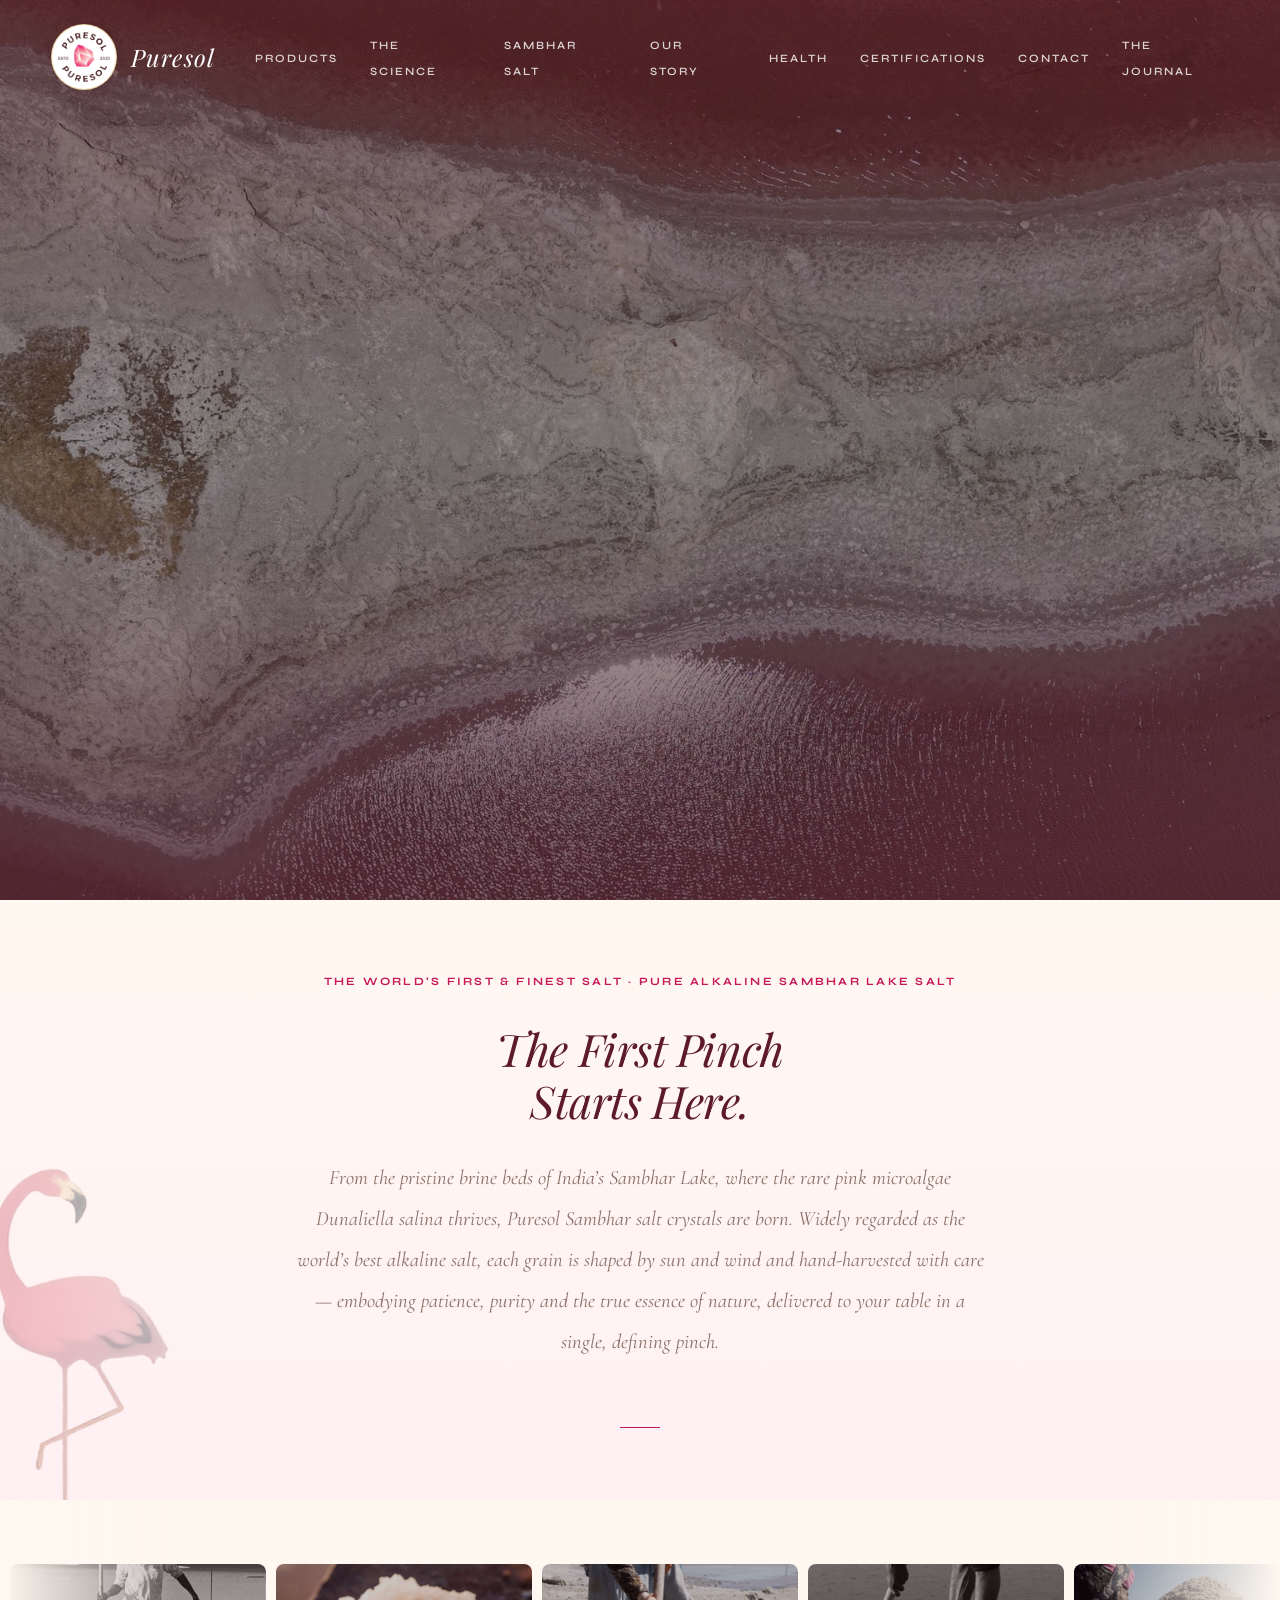
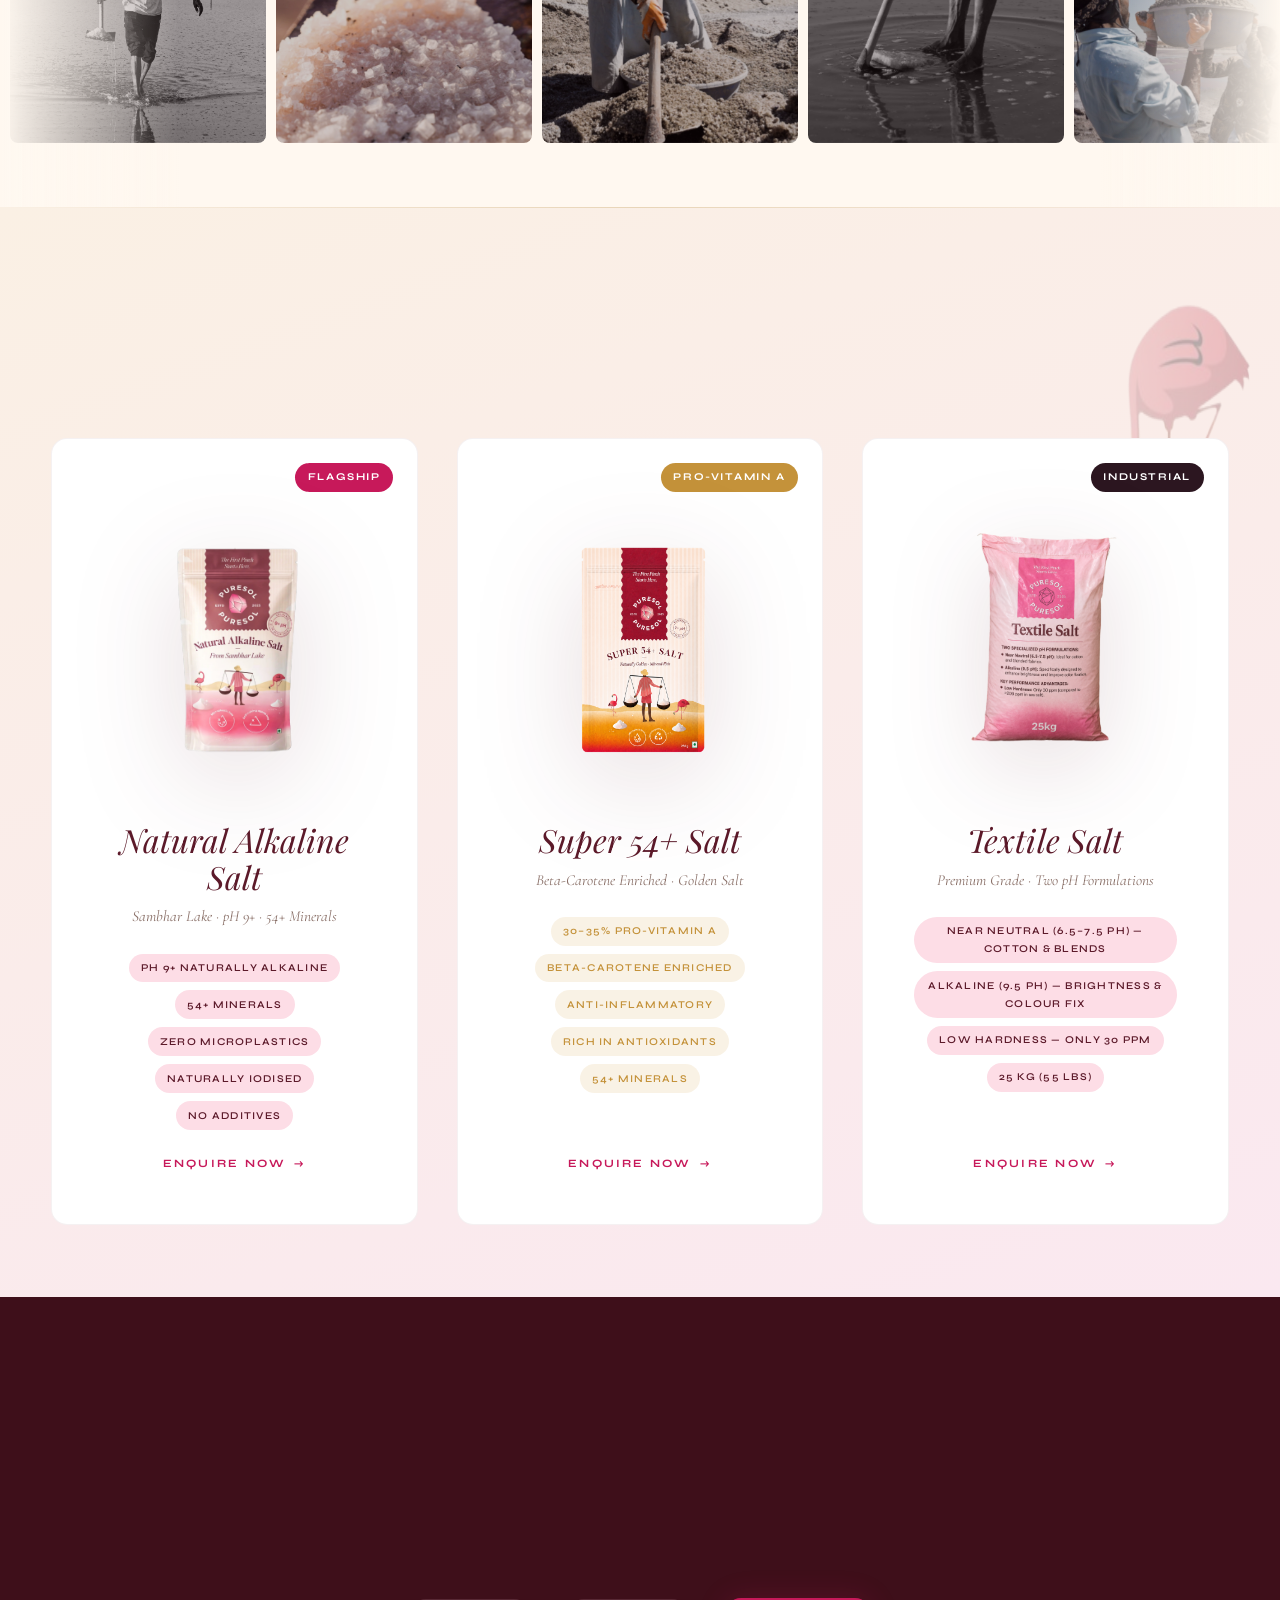
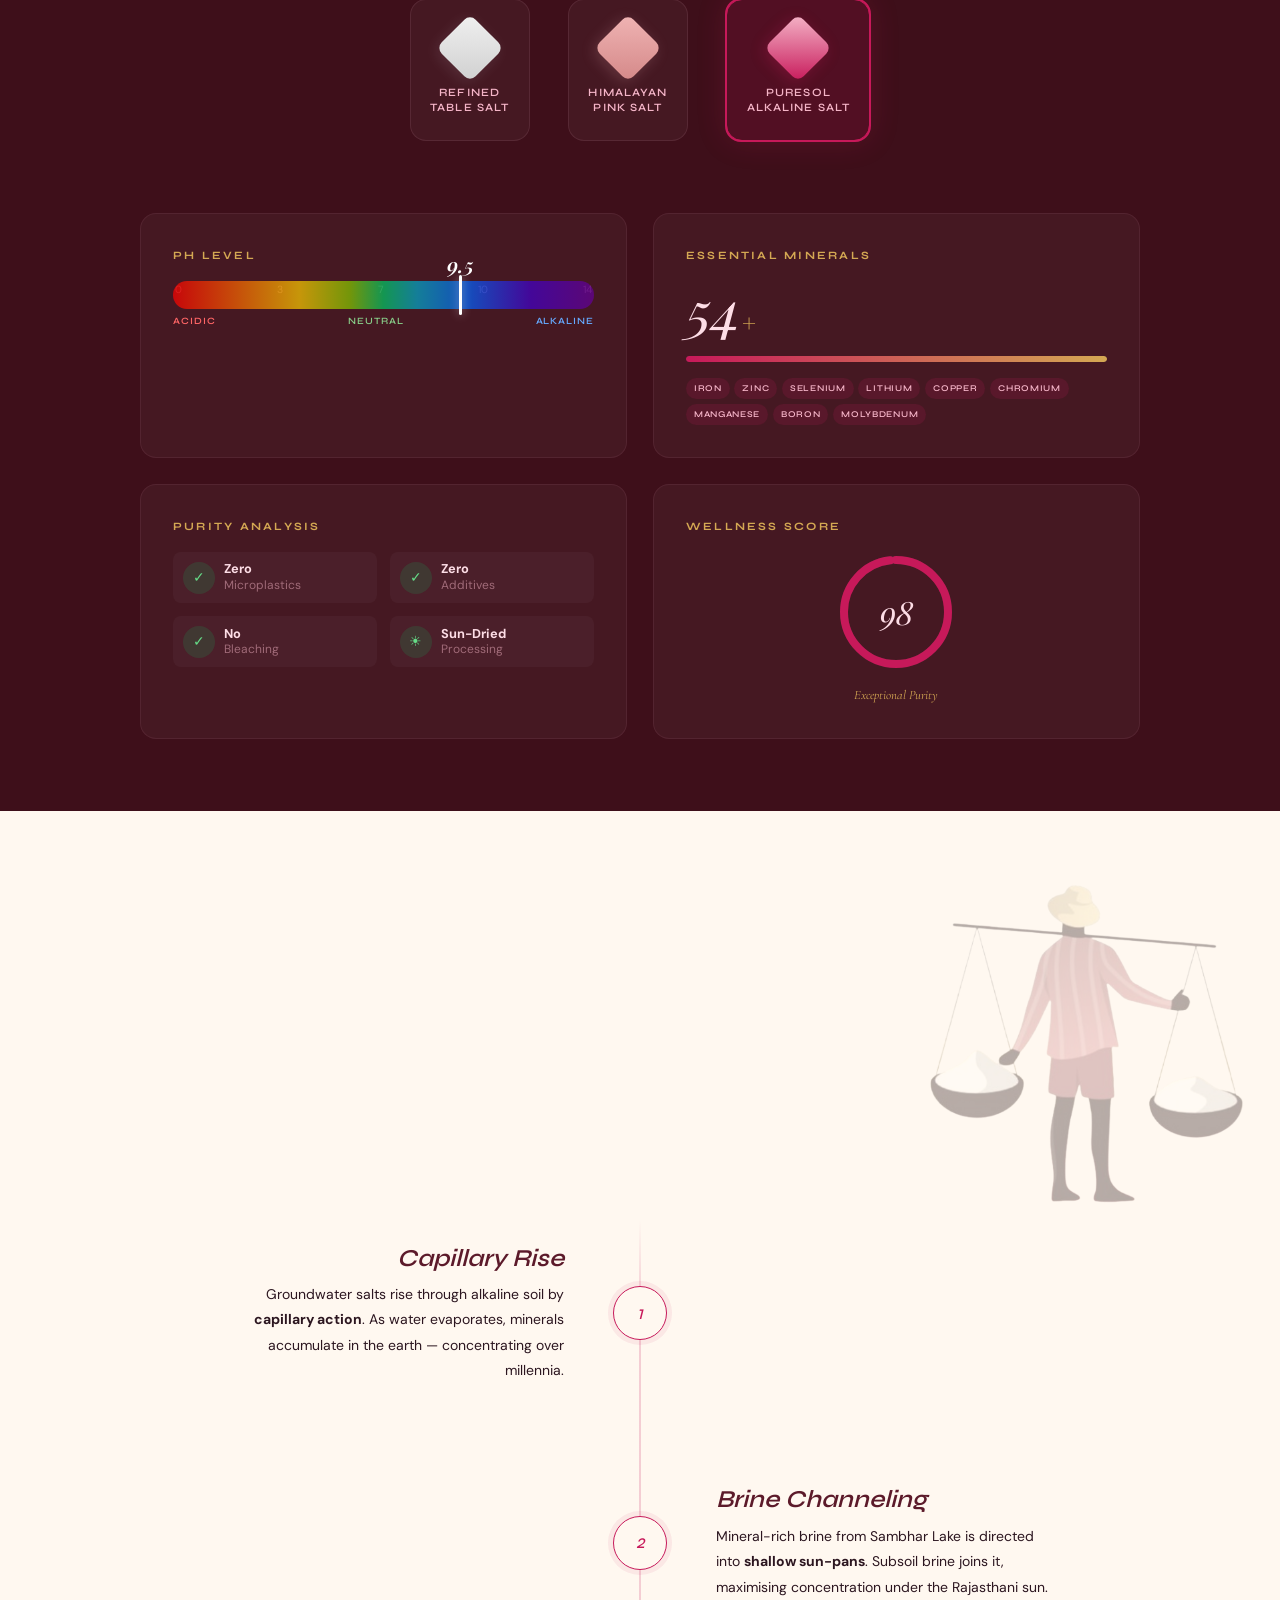
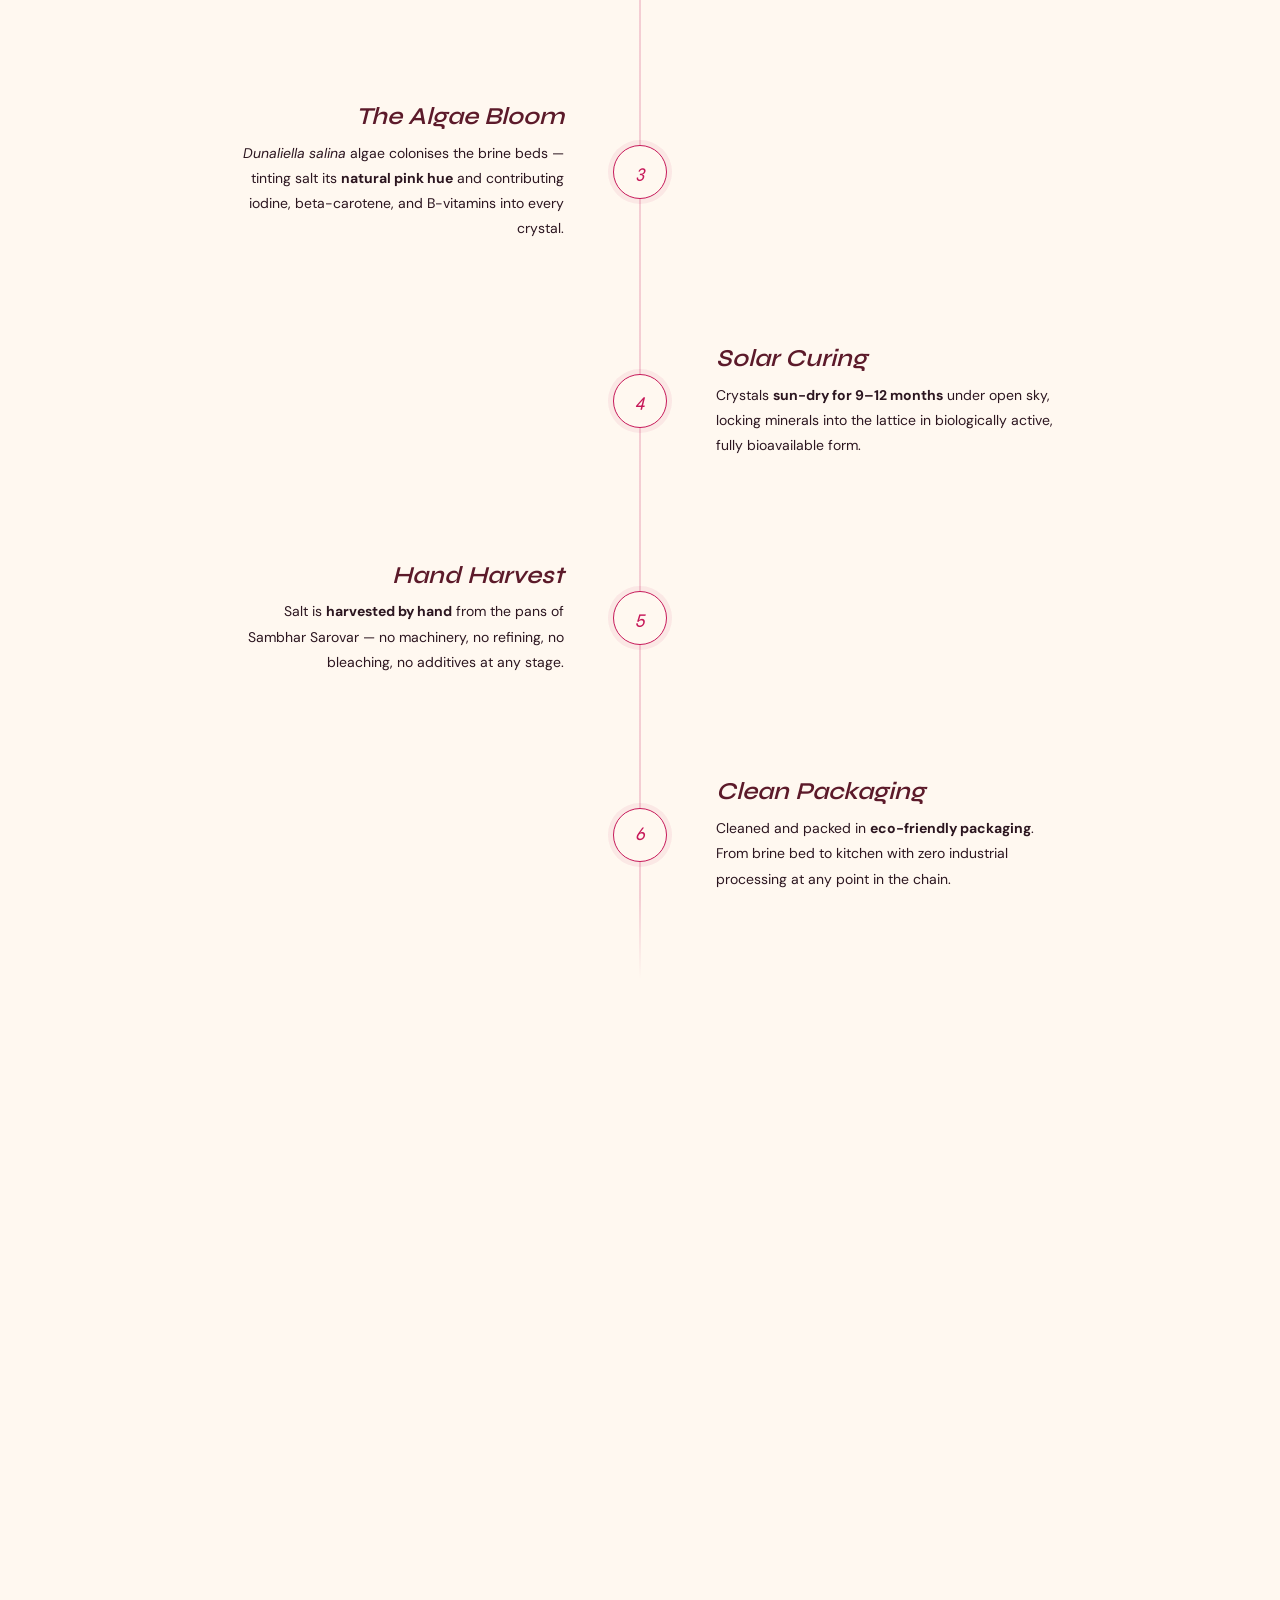
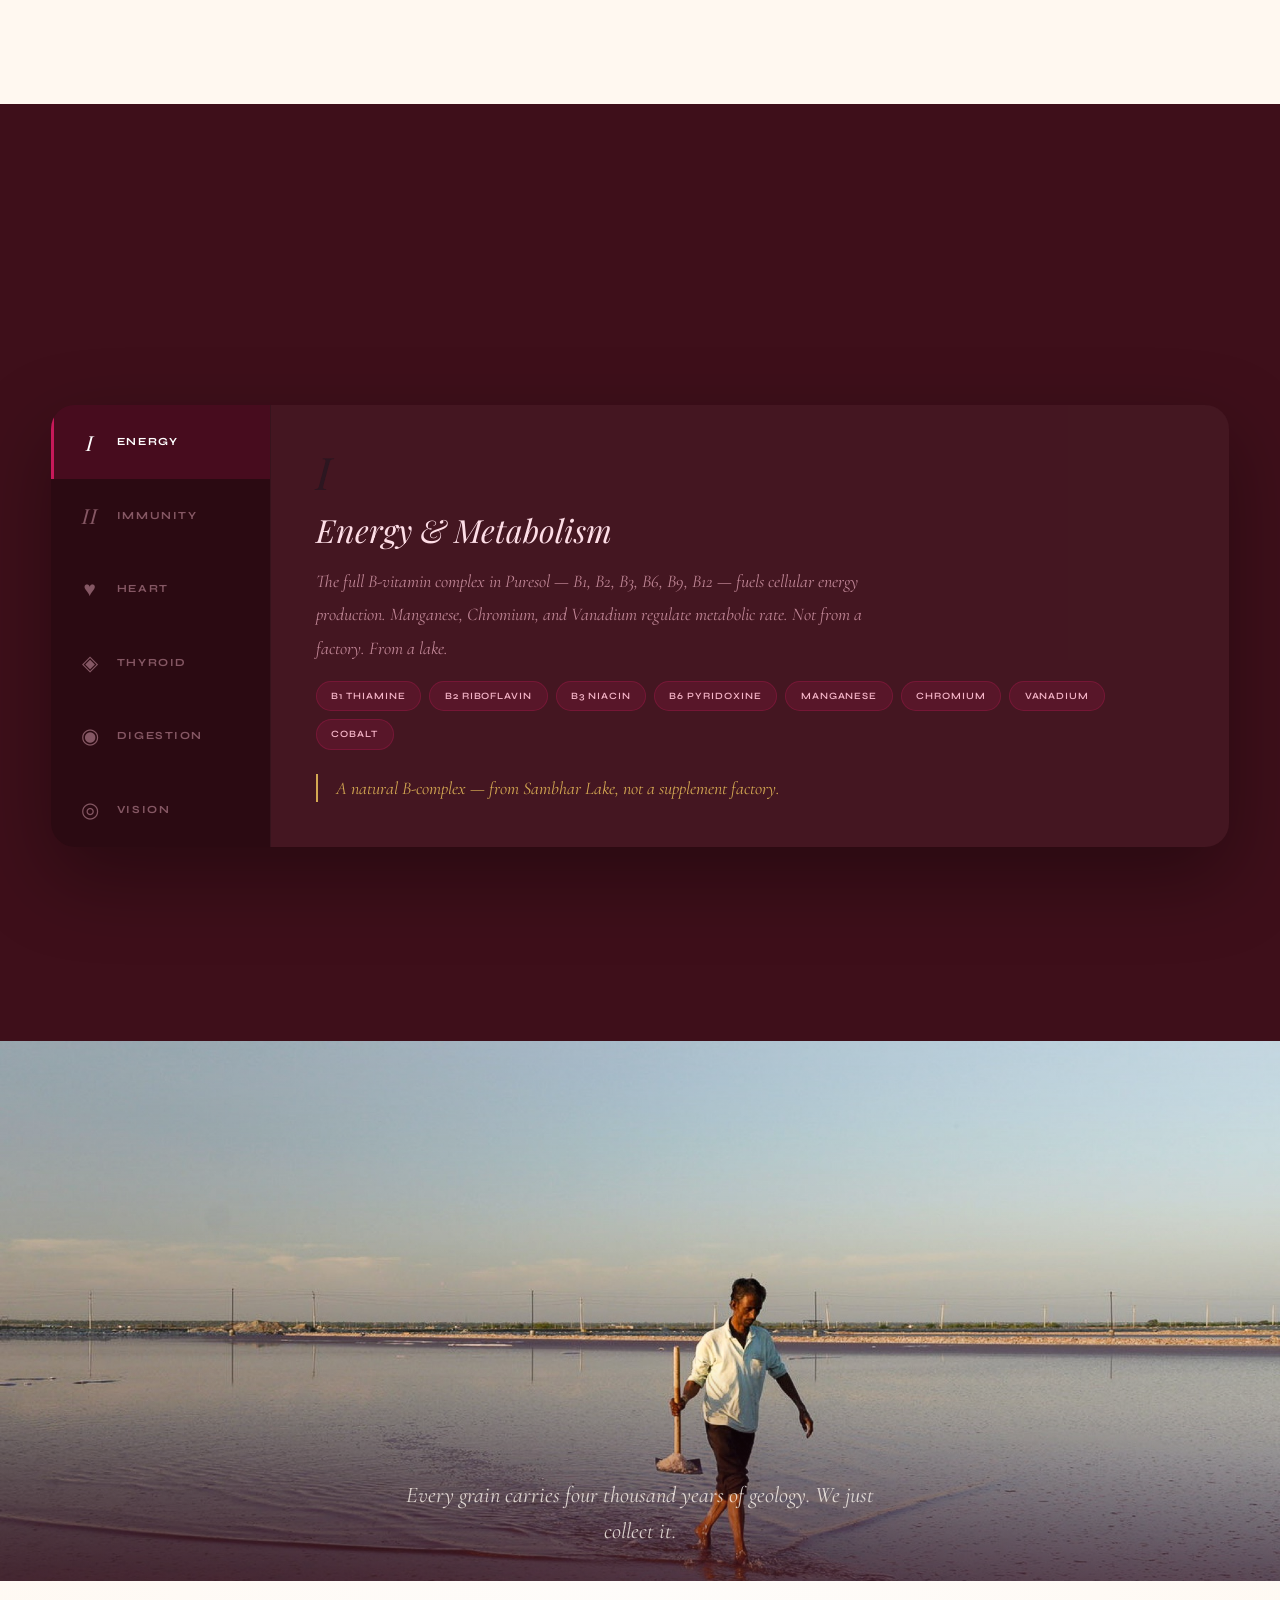
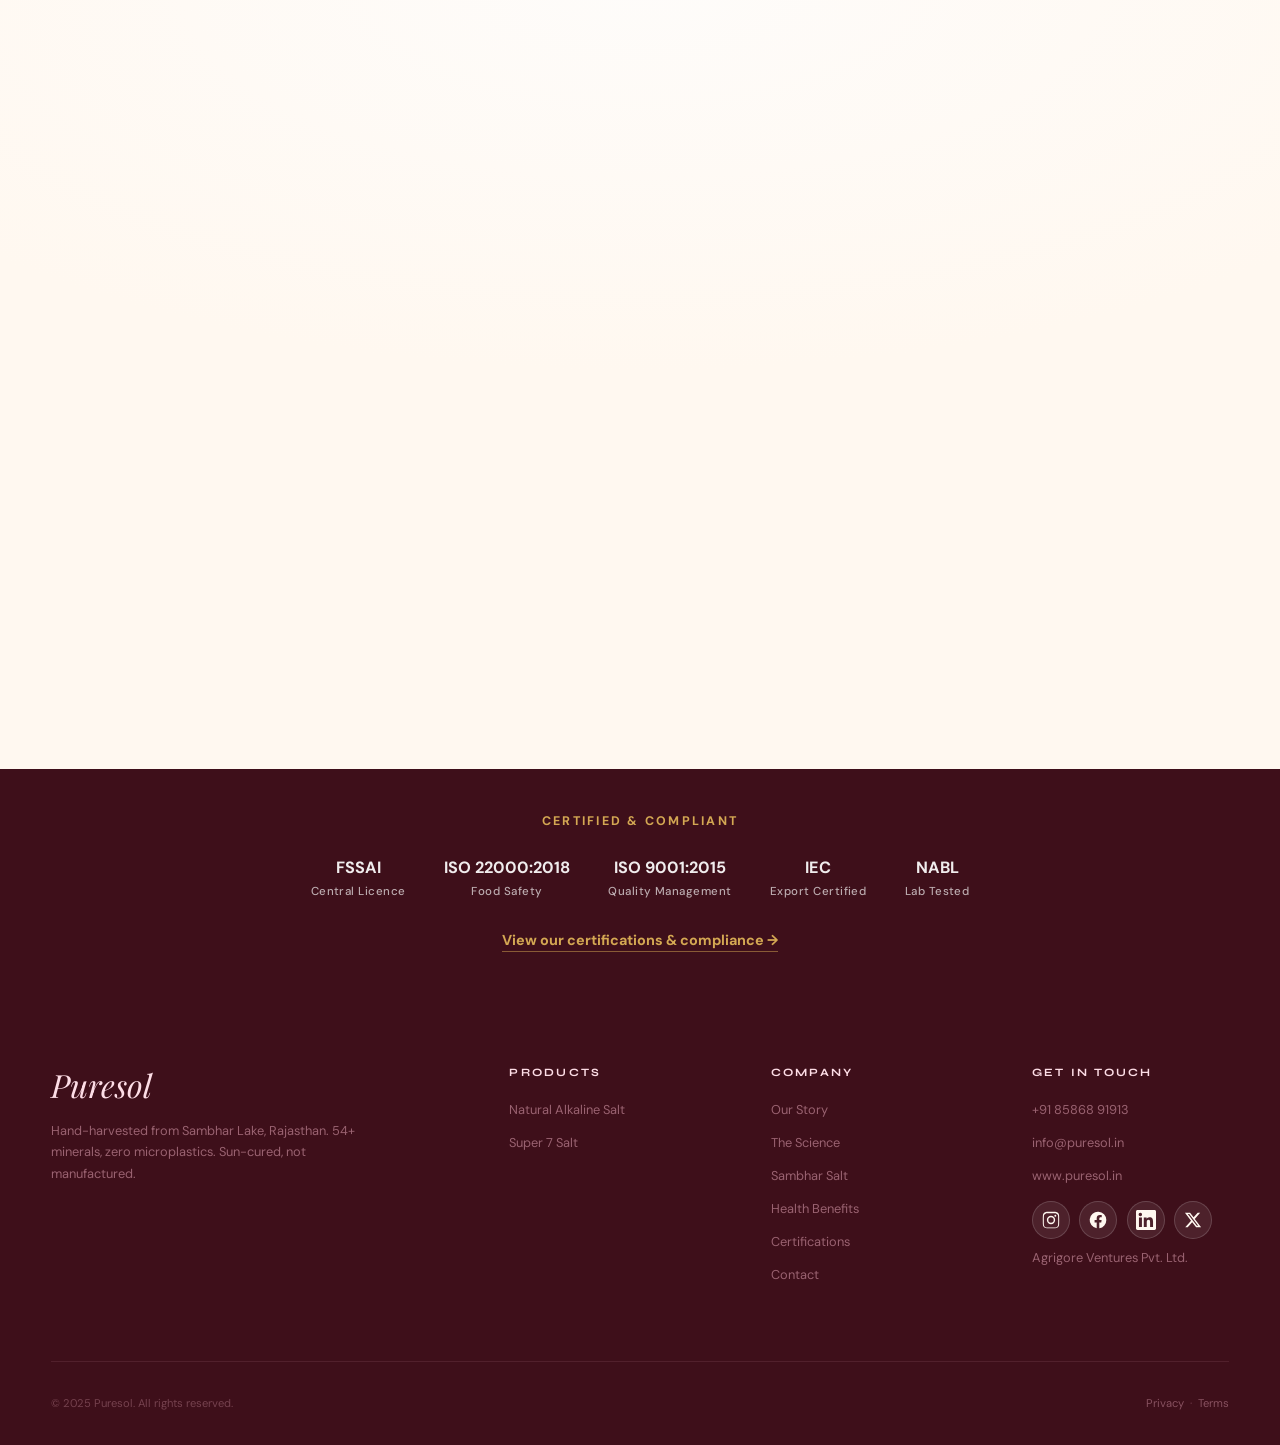
==== commit af4b3e7f: "Add interactive global-reach world map to homepage New "Where Puresol Travels" section before the ce" ====
--- a/index.html
+++ b/index.html
@@ -332,7 +332,7 @@
   <script src="https://cdnjs.cloudflare.com/ajax/libs/gsap/3.12.5/ScrollTrigger.min.js"></script>
   <script src="https://unpkg.com/lenis@1.1.18/dist/lenis.min.js"></script>
 
-  <link rel="stylesheet" href="style.css?v=20260706a">
+  <link rel="stylesheet" href="style.css?v=20260713a">
   <!-- Preload the hero background video so it starts playing the instant the page opens -->
   <link rel="preload" as="video" href="assets/video/hero.mp4" type="video/mp4">
   <link rel="icon" href="data:image/svg+xml,<svg xmlns='http://www.w3.org/2000/svg' viewBox='0 0 100 100'><text y='.9em' font-size='90'>&#x1F48E;</text></svg>">
@@ -855,6 +855,84 @@
       </div>
     </section>
 
+    <!-- GLOBAL REACH -->
+    <section class="section global-reach" id="global-reach">
+      <div class="container">
+        <div class="global-reach__header">
+          <p class="text-label reveal-up">Sambhar Lake to the World</p>
+          <h2 class="heading-section reveal-up" style="margin-top:1rem;">Where Puresol Travels</h2>
+          <p class="global-reach__intro reveal-up">
+            From a single lake in Rajasthan, our salt now reaches kitchens and industry
+            across three continents. Hover a market to see where every grain is headed.
+          </p>
+        </div>
+
+        <div class="global-reach__layout reveal-up">
+          <div class="global-reach__map" id="globalMap">
+            <img class="global-reach__base" src="assets/world-base.svg"
+                 alt="" aria-hidden="true" width="1000" height="405" loading="lazy">
+            <svg class="global-reach__overlay" viewBox="0 18 1000 405"
+                 preserveAspectRatio="xMidYMid meet" role="img"
+                 aria-label="Map of the countries where Puresol salt is used">
+              <g class="global-reach__countries">
+            <path class="gr-country" data-loc="india" d="M770.4,171.5L770.6,172.5L769.6,173.1L769.8,174.8L767.8,174.3L764.2,176.2L764.3,177.8L762.8,180.1L762.6,181.5L761.4,183.7L759.2,183.1L759.1,186.0L758.5,186.9L758.8,188.1L757.4,188.8L756.0,184.4L755.2,184.4L754.7,186.2L753.2,184.7L754.1,183.1L755.3,183.0L756.6,180.6L755.0,180.1L752.4,180.2L749.8,179.8L749.5,177.9L748.2,177.7L746.0,176.5L745.0,178.4L747.0,179.9L745.3,180.9L744.7,181.9L746.4,182.7L745.9,184.4L746.9,186.4L747.3,188.7L746.9,189.7L745.0,189.7L741.6,190.3L741.8,192.4L740.3,194.0L736.3,195.9L733.2,199.2L731.1,200.9L728.3,202.7L728.3,204.0L726.9,204.7L724.4,205.7L723.1,205.8L722.3,208.0L722.9,211.6L723.0,213.9L721.8,216.5L721.8,221.2L720.4,221.4L719.1,223.5L720.0,224.4L717.4,225.2L716.5,227.1L715.4,227.9L712.8,225.3L711.5,221.4L710.4,218.6L709.4,217.3L708.0,214.6L707.3,211.1L706.8,209.4L704.3,205.6L703.1,200.2L702.3,196.6L702.3,193.3L701.8,190.7L697.7,192.3L695.8,192.0L692.1,188.6L693.5,187.6L692.6,186.5L689.4,184.2L691.2,182.3L697.3,182.3L696.8,180.0L695.2,178.5L694.9,176.4L693.1,175.2L696.2,172.3L699.4,172.5L702.3,169.6L704.0,166.7L706.7,163.9L706.7,162.0L709.1,160.4L706.8,159.0L705.8,157.1L704.9,154.7L706.2,153.5L710.4,154.2L713.5,153.7L716.2,151.4L719.2,154.7L718.9,156.9L720.0,158.3L719.9,159.8L717.9,159.4L718.7,162.5L721.4,164.2L725.3,166.2L723.5,167.4L722.5,170.0L725.2,171.1L727.8,172.4L731.4,174.0L735.2,174.3L736.8,175.8L739.0,176.0L742.3,176.7L744.6,176.6L744.9,175.5L744.6,173.8L744.8,172.6L746.5,172.0L746.7,174.2L746.8,174.7L749.3,175.8L751.0,175.3L753.4,175.5L755.6,175.4L755.8,173.7L754.7,172.9L757.0,172.5L759.5,170.4L762.7,168.7L765.0,169.4L767.0,168.2L768.3,169.9L767.4,171.1L770.4,171.5Z"/>
+            <path class="gr-country" data-loc="netherlands" d="M519.2,101.4L519.7,102.4L519.0,104.9L518.3,106.0L516.6,106.0L517.1,108.9L515.6,108.2L513.8,107.0L511.2,107.6L509.2,107.4L510.6,106.6L513.1,102.5L516.9,101.4L519.2,101.4Z"/>
+            <path class="gr-country" data-loc="belgium" d="M517.1,108.9L516.8,110.8L516.1,110.9L515.8,112.4L513.3,111.2L511.9,111.4L510.0,110.1L508.7,108.9L507.4,108.9L507.0,107.9L509.2,107.4L511.2,107.6L513.8,107.0L515.6,108.2L517.1,108.9Z"/>
+            <path class="gr-country" data-loc="luxembourg" d="M516.8,110.8L517.3,111.4L517.2,112.6L516.4,112.7L515.8,112.4L516.1,110.9L516.8,110.8Z"/>
+            <path class="gr-country" data-loc="kenya" d="M608.9,263.0L604.9,260.2L604.7,258.6L594.6,252.9L594.2,252.6L594.1,249.7L594.9,248.6L596.3,246.7L597.3,244.7L596.1,241.5L595.8,240.1L594.5,238.2L596.2,236.5L598.1,234.7L599.5,235.2L599.5,236.7L600.4,237.6L602.4,237.6L605.9,240.0L606.8,240.0L607.4,240.0L608.0,240.3L609.9,240.5L610.7,239.3L613.2,238.2L614.4,239.1L616.3,239.1L613.8,242.3L613.9,252.4L615.5,254.7L613.6,255.8L612.9,256.9L611.8,257.1L611.4,259.1L610.6,260.2L610.0,262.1L608.9,263.0Z"/>
+              </g>
+              <g class="global-reach__pins">
+            <g class="gr-pin is-origin" data-loc="india" tabindex="0" role="button" aria-label="India — Sambhar Lake · Our Source" transform="translate(708.6,175.1)"><circle class="gr-pin__pulse" r="9"/><circle class="gr-pin__halo" r="6"/><circle class="gr-pin__dot" r="3.6"/></g>
+            <g class="gr-pin" data-loc="netherlands" tabindex="0" role="button" aria-label="Netherlands — Amsterdam" transform="translate(513.6,104.5)"><circle class="gr-pin__pulse" r="9"/><circle class="gr-pin__halo" r="6"/><circle class="gr-pin__dot" r="3.6"/></g>
+            <g class="gr-pin" data-loc="belgium" tabindex="0" role="button" aria-label="Belgium — Brussels" transform="translate(512.1,108.8)"><circle class="gr-pin__pulse" r="9"/><circle class="gr-pin__halo" r="6"/><circle class="gr-pin__dot" r="3.6"/></g>
+            <g class="gr-pin" data-loc="luxembourg" tabindex="0" role="button" aria-label="Luxembourg — Luxembourg City" transform="translate(517.0,112.2)"><circle class="gr-pin__pulse" r="9"/><circle class="gr-pin__halo" r="6"/><circle class="gr-pin__dot" r="3.6"/></g>
+            <g class="gr-pin" data-loc="kenya" tabindex="0" role="button" aria-label="Kenya — Nairobi County" transform="translate(602.3,253.6)"><circle class="gr-pin__pulse" r="9"/><circle class="gr-pin__halo" r="6"/><circle class="gr-pin__dot" r="3.6"/></g>
+              </g>
+            </svg>
+            <div class="global-reach__tooltip" id="mapTooltip" aria-hidden="true"></div>
+          </div>
+
+          <ul class="global-reach__list" id="globalList" aria-label="Puresol markets">
+          <li class="gr-item is-origin" data-loc="india" tabindex="0">
+            <span class="gr-item__marker"></span>
+            <span class="gr-item__body">
+              <span class="gr-item__country">India</span>
+              <span class="gr-item__place">Sambhar Lake &middot; Our Source</span>
+            </span>
+          </li>
+          <li class="gr-item" data-loc="netherlands" tabindex="0">
+            <span class="gr-item__marker"></span>
+            <span class="gr-item__body">
+              <span class="gr-item__country">Netherlands</span>
+              <span class="gr-item__place">Amsterdam</span>
+            </span>
+          </li>
+          <li class="gr-item" data-loc="belgium" tabindex="0">
+            <span class="gr-item__marker"></span>
+            <span class="gr-item__body">
+              <span class="gr-item__country">Belgium</span>
+              <span class="gr-item__place">Brussels</span>
+            </span>
+          </li>
+          <li class="gr-item" data-loc="luxembourg" tabindex="0">
+            <span class="gr-item__marker"></span>
+            <span class="gr-item__body">
+              <span class="gr-item__country">Luxembourg</span>
+              <span class="gr-item__place">Luxembourg City</span>
+            </span>
+          </li>
+          <li class="gr-item" data-loc="kenya" tabindex="0">
+            <span class="gr-item__marker"></span>
+            <span class="gr-item__body">
+              <span class="gr-item__country">Kenya</span>
+              <span class="gr-item__place">Nairobi County</span>
+            </span>
+          </li>
+          </ul>
+        </div>
+      </div>
+    </section>
+
     <!-- FOOTER -->
     <!-- TRUST / CERTIFICATIONS STRIP -->
     <section class="trust-strip" aria-label="Certifications">
@@ -920,7 +998,7 @@
 
   </main>
 
-  <script src="main.js?v=20260624"></script>
+  <script src="main.js?v=20260713a"></script>
 
 </body>
 </html>
--- a/style.css
+++ b/style.css
@@ -5053,3 +5053,207 @@
 .footer__social-link svg {
   display: block;
 }
+
+
+/* ============================================================
+   GLOBAL REACH — interactive world map of Puresol markets
+   ============================================================ */
+.global-reach {
+  background: radial-gradient(130% 90% at 50% 0%, var(--white-smoke) 0%, var(--ivory) 55%);
+  overflow: hidden;
+}
+.global-reach__header {
+  text-align: center;
+  max-width: 720px;
+  margin: 0 auto clamp(2rem, 5vw, 3.5rem);
+}
+.global-reach__intro {
+  margin-top: 1.1rem;
+  font-family: var(--font-body);
+  font-size: var(--fs-body);
+  line-height: 1.75;
+  color: var(--gray-warm);
+}
+.global-reach__layout {
+  display: grid;
+  grid-template-columns: 1.55fr 1fr;
+  gap: clamp(1.5rem, 4vw, 3.5rem);
+  align-items: center;
+}
+
+/* --- MAP --- */
+.global-reach__map { position: relative; }
+.global-reach__base {
+  width: 100%;
+  height: auto;
+  display: block;
+  opacity: 0.9;
+}
+.global-reach__overlay {
+  position: absolute;
+  inset: 0;
+  width: 100%;
+  height: 100%;
+  overflow: visible;
+}
+
+/* highlighted countries — always visible in brand colour */
+.gr-country {
+  fill: var(--magenta);
+  opacity: 0.88;
+  transition: fill 0.3s var(--ease-out-expo), opacity 0.3s;
+}
+.gr-country.is-active {
+  fill: var(--magenta-bright);
+  opacity: 1;
+  filter: drop-shadow(0 0 5px rgba(233, 30, 120, 0.55));
+}
+
+/* pins */
+.gr-pin { cursor: pointer; outline: none; }
+.gr-pin__dot {
+  fill: #fff;
+  stroke: var(--magenta);
+  stroke-width: 2;
+  transition: transform 0.25s var(--ease-out-expo), fill 0.25s, stroke 0.25s;
+  transform-box: fill-box;
+  transform-origin: center;
+}
+.gr-pin__halo { fill: var(--magenta); opacity: 0.16; }
+.gr-pin__pulse {
+  fill: var(--magenta);
+  opacity: 0.4;
+  transform-box: fill-box;
+  transform-origin: center;
+  animation: grPulse 2.6s var(--ease-out-expo) infinite;
+}
+.gr-pin.is-origin .gr-pin__dot   { stroke: var(--gold-warm); }
+.gr-pin.is-origin .gr-pin__halo  { fill: var(--gold-warm); }
+.gr-pin.is-origin .gr-pin__pulse { fill: var(--gold-warm); }
+@keyframes grPulse {
+  0%   { transform: scale(0.5); opacity: 0.5; }
+  70%  { opacity: 0; }
+  100% { transform: scale(2.6); opacity: 0; }
+}
+.gr-pin.is-active .gr-pin__dot,
+.gr-pin:focus-visible .gr-pin__dot {
+  fill: var(--magenta);
+  stroke: #fff;
+  transform: scale(1.7);
+}
+.gr-pin.is-origin.is-active .gr-pin__dot,
+.gr-pin.is-origin:focus-visible .gr-pin__dot { fill: var(--gold-warm); }
+
+/* tooltip */
+.global-reach__tooltip {
+  position: absolute;
+  top: 0; left: 0;
+  transform: translate(-50%, -132%);
+  background: var(--maroon-deep);
+  color: var(--ivory);
+  padding: 0.5rem 0.85rem;
+  border-radius: var(--radius-md);
+  box-shadow: 0 12px 28px rgba(62, 15, 26, 0.28);
+  pointer-events: none;
+  opacity: 0;
+  transition: opacity 0.2s ease;
+  white-space: nowrap;
+  z-index: 5;
+}
+.global-reach__tooltip::after {
+  content: "";
+  position: absolute;
+  bottom: -5px; left: 50%;
+  transform: translateX(-50%) rotate(45deg);
+  width: 10px; height: 10px;
+  background: var(--maroon-deep);
+}
+.global-reach__tooltip.is-visible { opacity: 1; }
+.global-reach__tooltip strong {
+  display: block;
+  font-family: var(--font-heading);
+  font-weight: 700;
+  font-size: 0.9rem;
+  letter-spacing: 0.01em;
+}
+.global-reach__tooltip span {
+  display: block;
+  font-size: 0.74rem;
+  opacity: 0.72;
+  letter-spacing: 0.02em;
+}
+
+/* --- LIST --- */
+.global-reach__list {
+  list-style: none;
+  display: flex;
+  flex-direction: column;
+  gap: 0.5rem;
+}
+.gr-item {
+  display: flex;
+  align-items: center;
+  gap: 1rem;
+  padding: 0.85rem 1.1rem;
+  border-radius: var(--radius-md);
+  border: 1px solid transparent;
+  cursor: pointer;
+  outline: none;
+  transition: background 0.25s var(--ease-out-expo),
+              transform 0.25s var(--ease-out-expo),
+              border-color 0.25s, box-shadow 0.25s;
+}
+.gr-item:hover,
+.gr-item.is-active,
+.gr-item:focus-visible {
+  background: var(--white);
+  border-color: var(--blush-light);
+  transform: translateX(5px);
+  box-shadow: 0 10px 26px rgba(92, 26, 42, 0.07);
+}
+.gr-item__marker {
+  width: 11px; height: 11px;
+  border-radius: 50%;
+  flex-shrink: 0;
+  background: var(--magenta);
+  box-shadow: 0 0 0 3px rgba(233, 30, 120, 0.15);
+  transition: transform 0.25s var(--ease-out-expo);
+}
+.gr-item.is-origin .gr-item__marker {
+  background: var(--gold-warm);
+  box-shadow: 0 0 0 3px rgba(196, 146, 58, 0.18);
+}
+.gr-item:hover .gr-item__marker,
+.gr-item.is-active .gr-item__marker { transform: scale(1.25); }
+.gr-item__country {
+  display: block;
+  font-family: var(--font-heading);
+  font-weight: 700;
+  font-size: 1.02rem;
+  color: var(--maroon);
+  letter-spacing: 0.01em;
+}
+.gr-item__place {
+  display: block;
+  font-size: var(--fs-small);
+  color: var(--gray-warm);
+  margin-top: 1px;
+}
+.gr-item.is-origin .gr-item__place { color: var(--gold-warm); font-weight: 600; }
+
+/* --- responsive --- */
+@media (max-width: 860px) {
+  .global-reach__layout { grid-template-columns: 1fr; gap: 2rem; }
+  .global-reach__list {
+    display: grid;
+    grid-template-columns: repeat(auto-fit, minmax(150px, 1fr));
+    gap: 0.6rem;
+  }
+  .gr-item:hover,
+  .gr-item.is-active,
+  .gr-item:focus-visible { transform: translateY(-3px); }
+}
+
+@media (prefers-reduced-motion: reduce) {
+  .gr-pin__pulse { animation: none; opacity: 0; }
+}
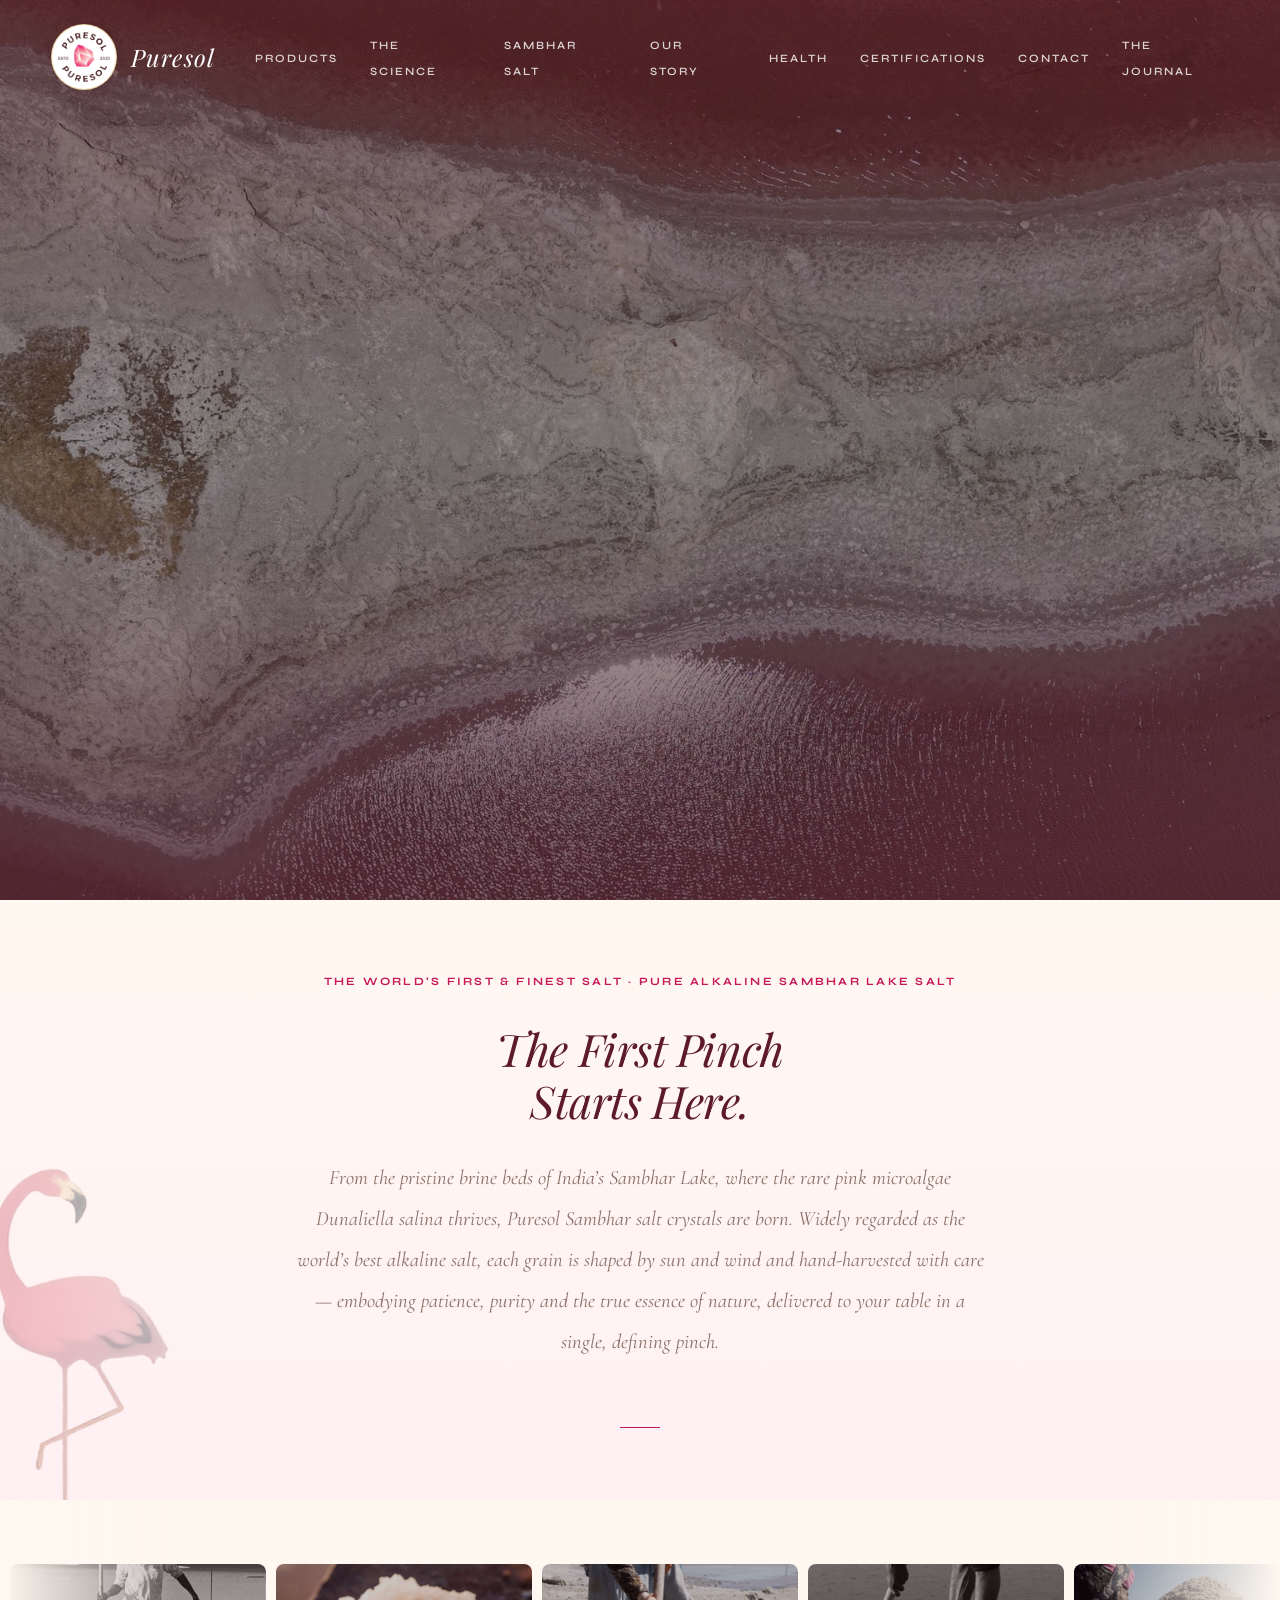
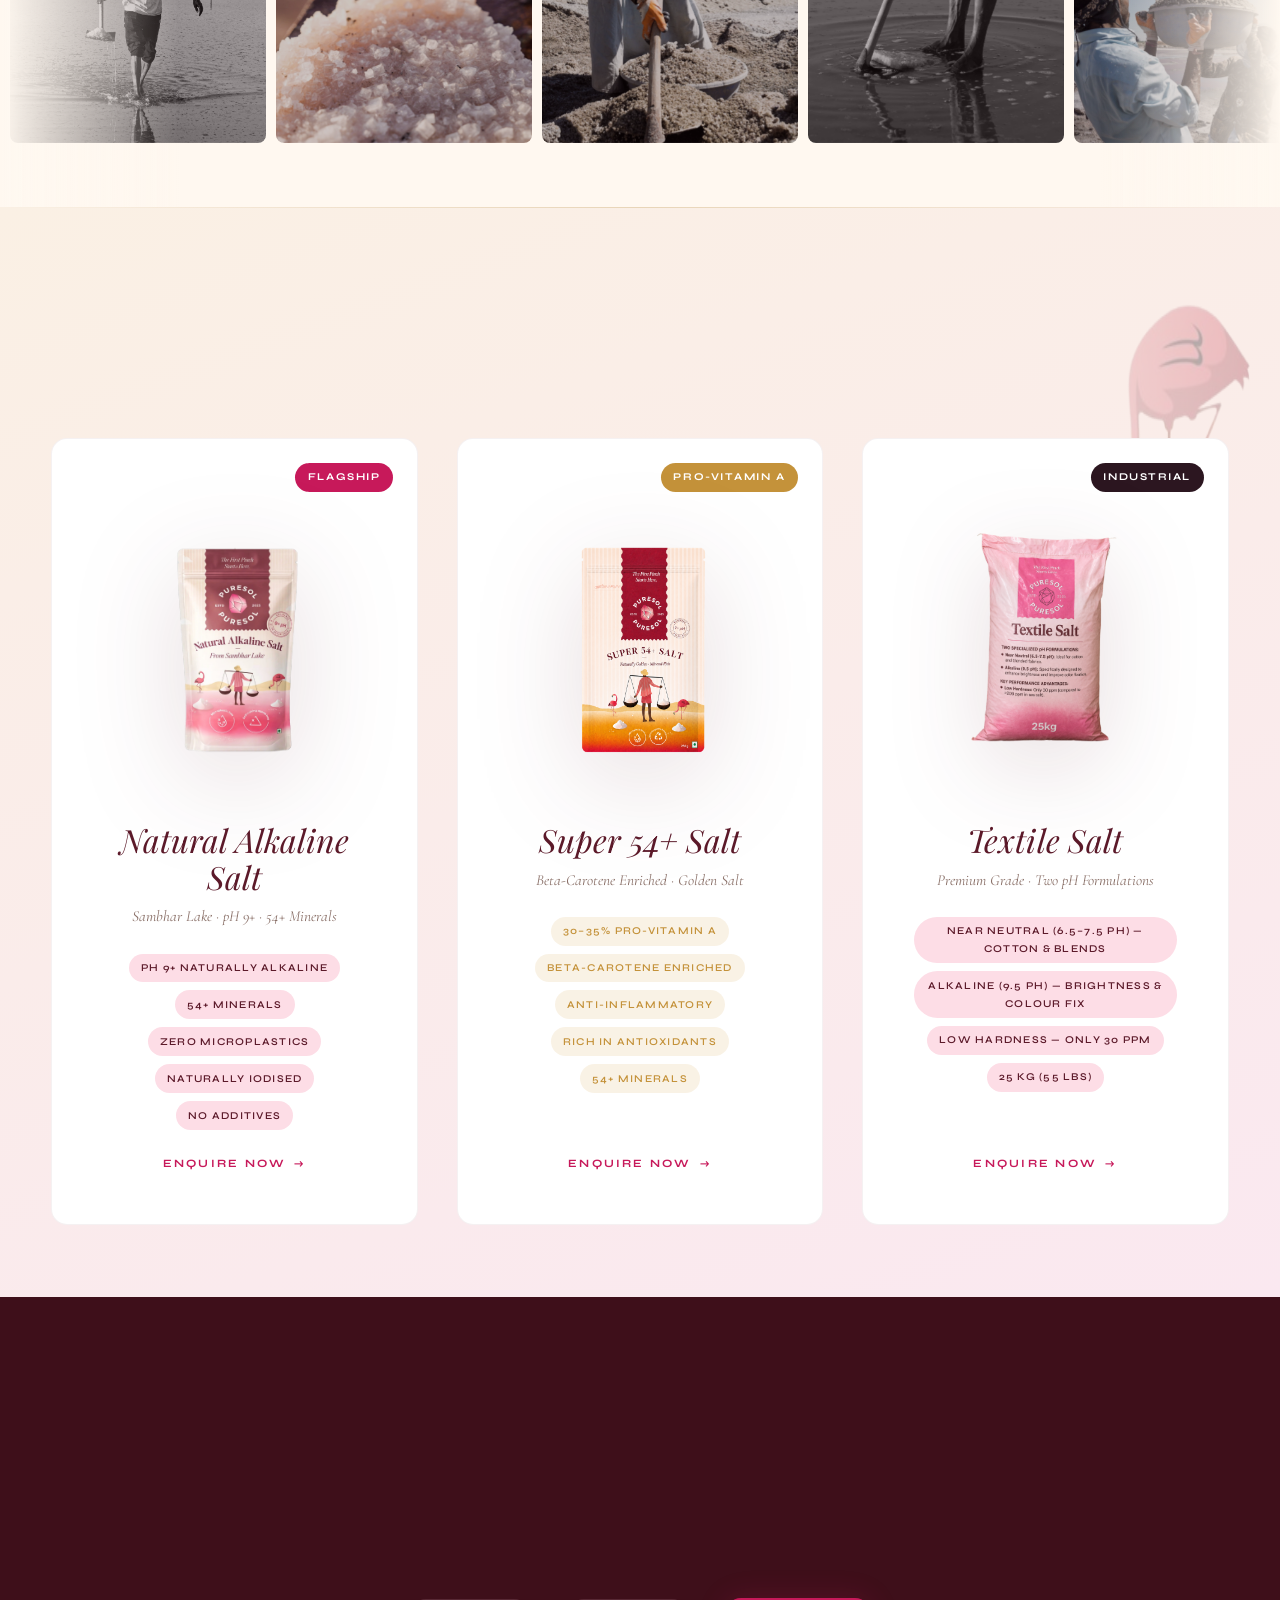
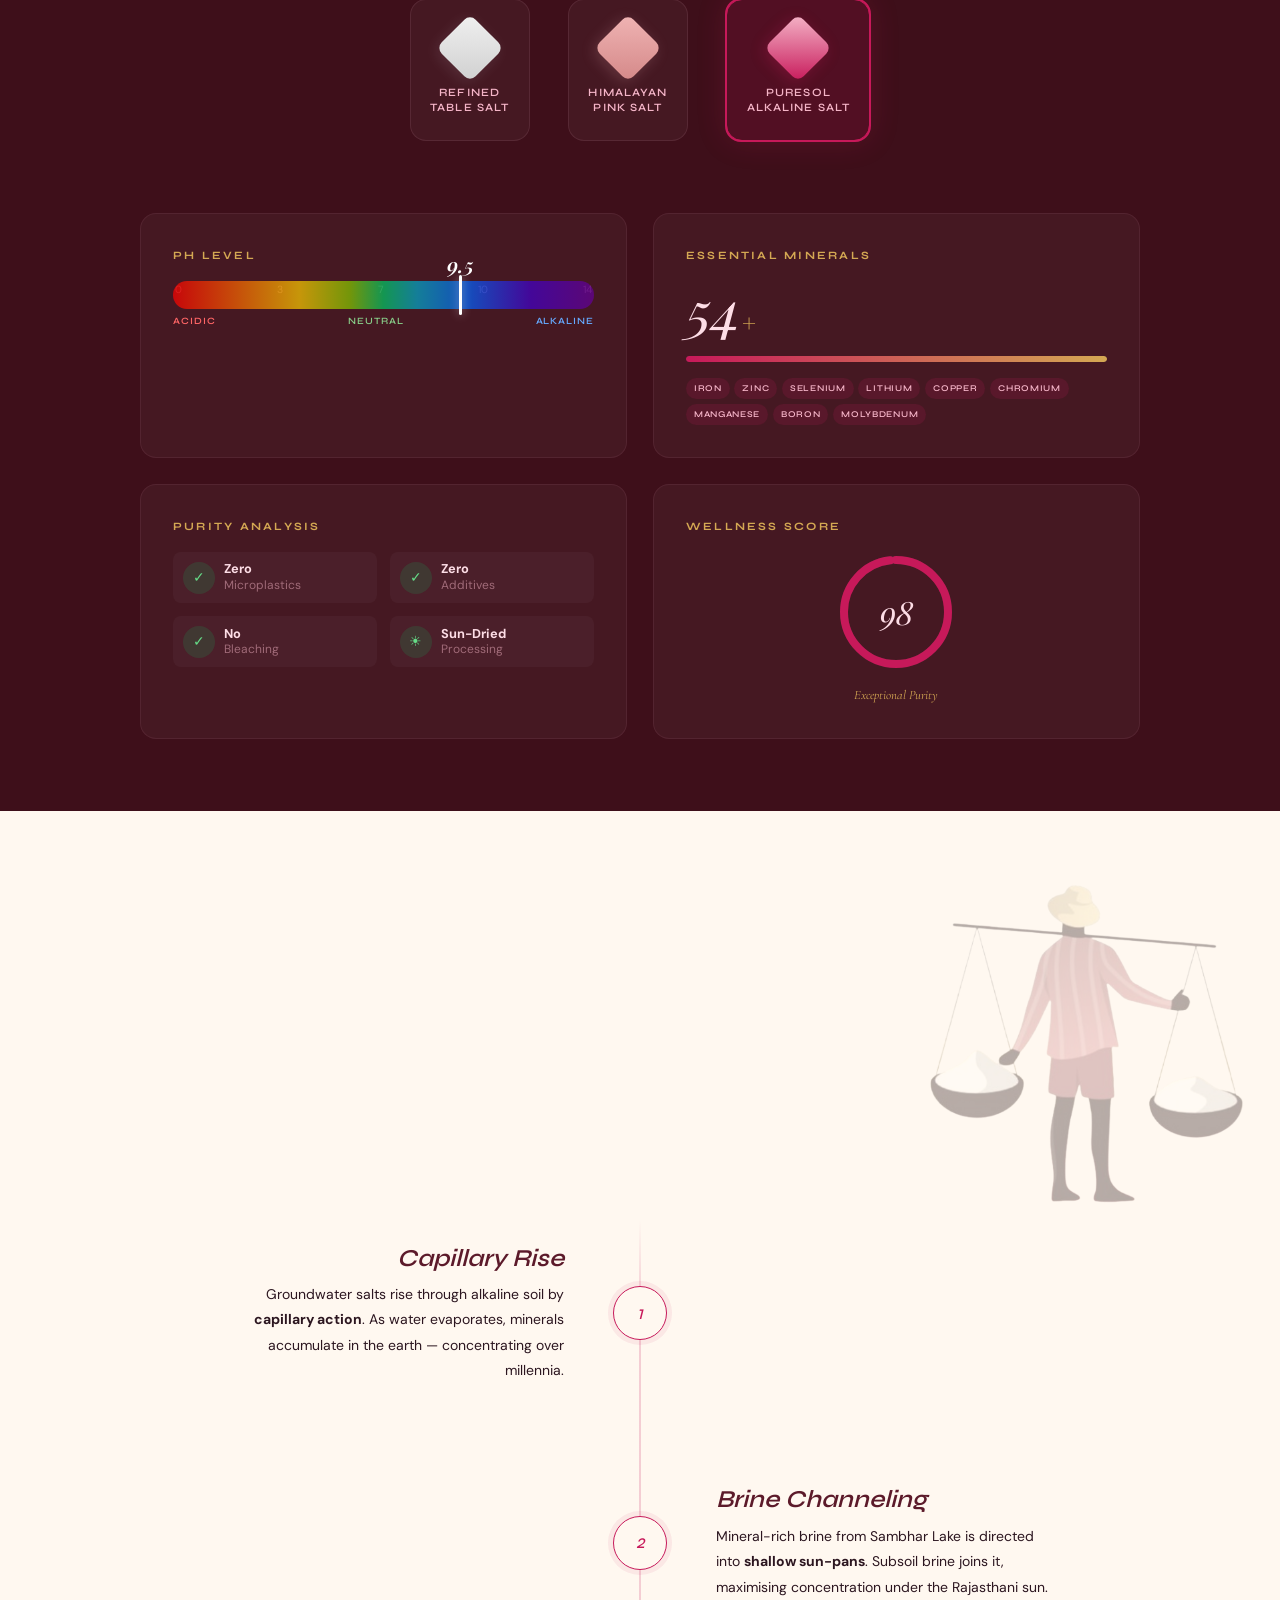
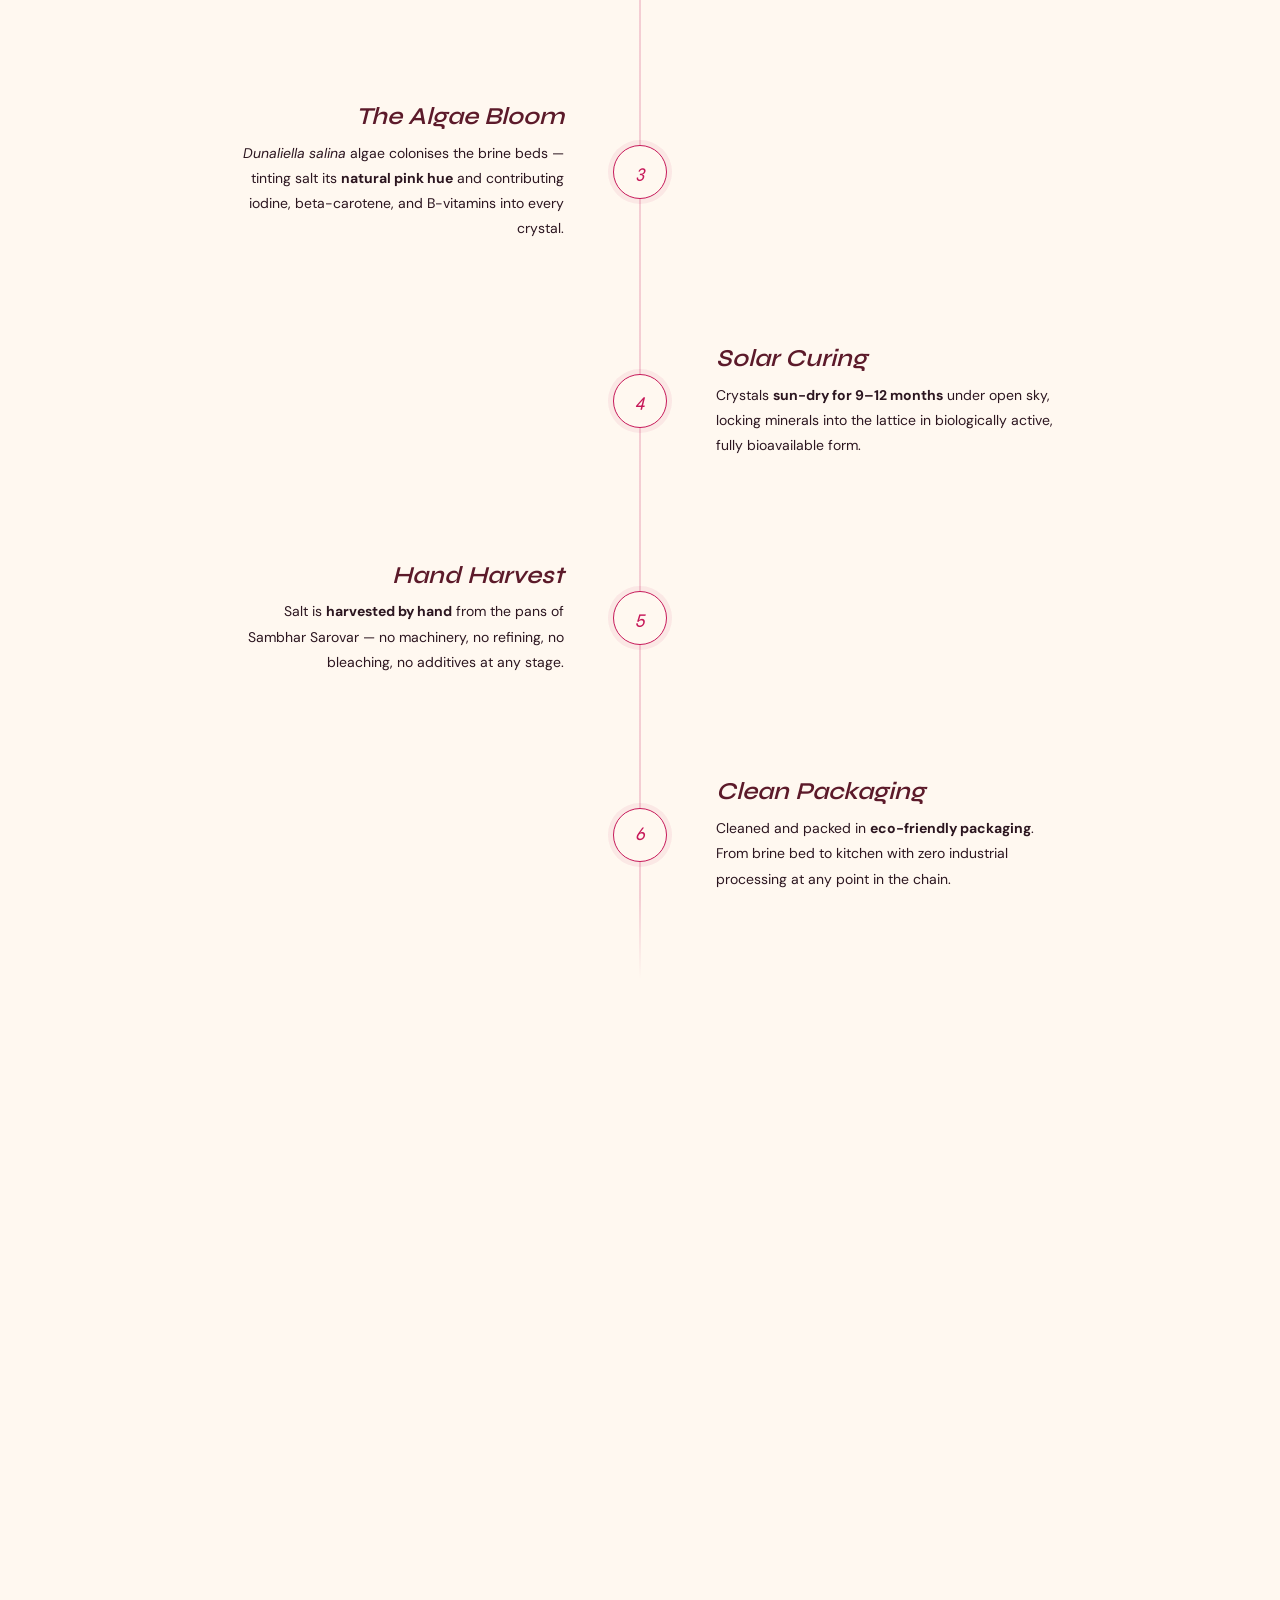
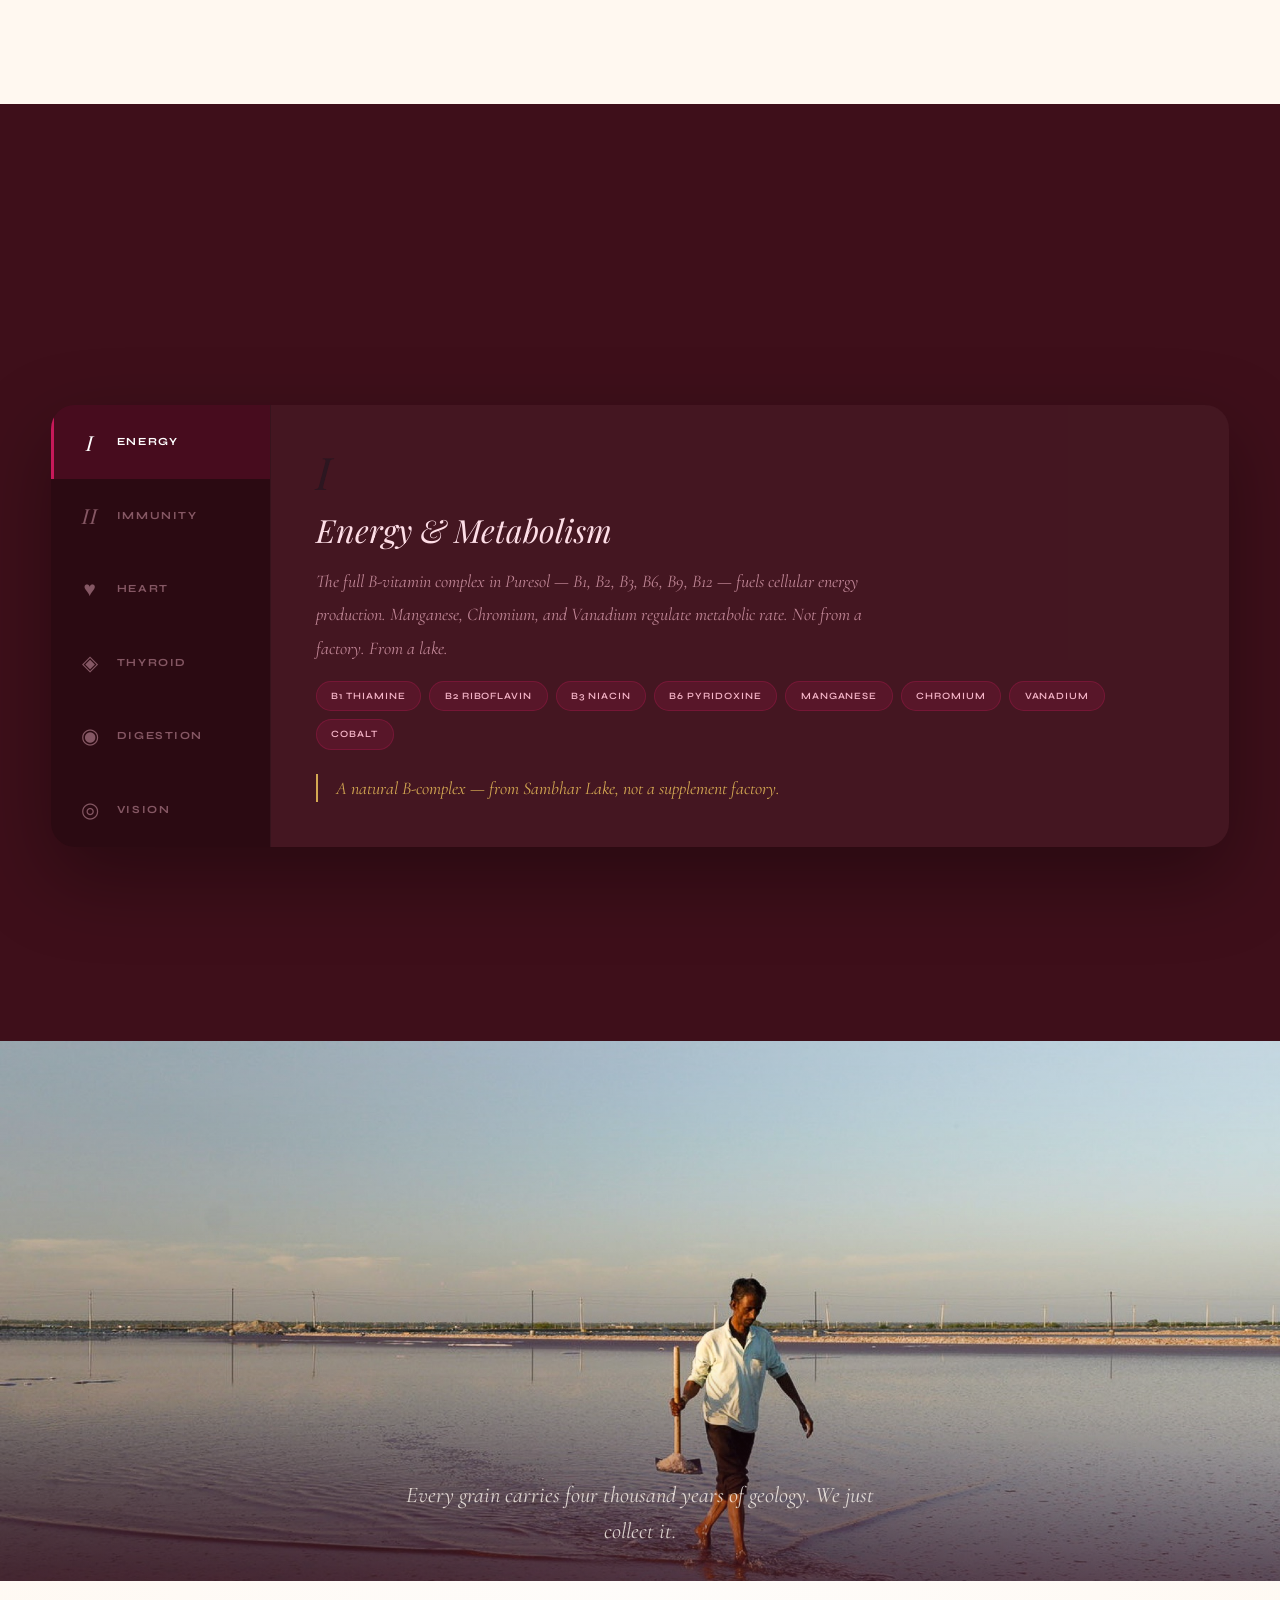
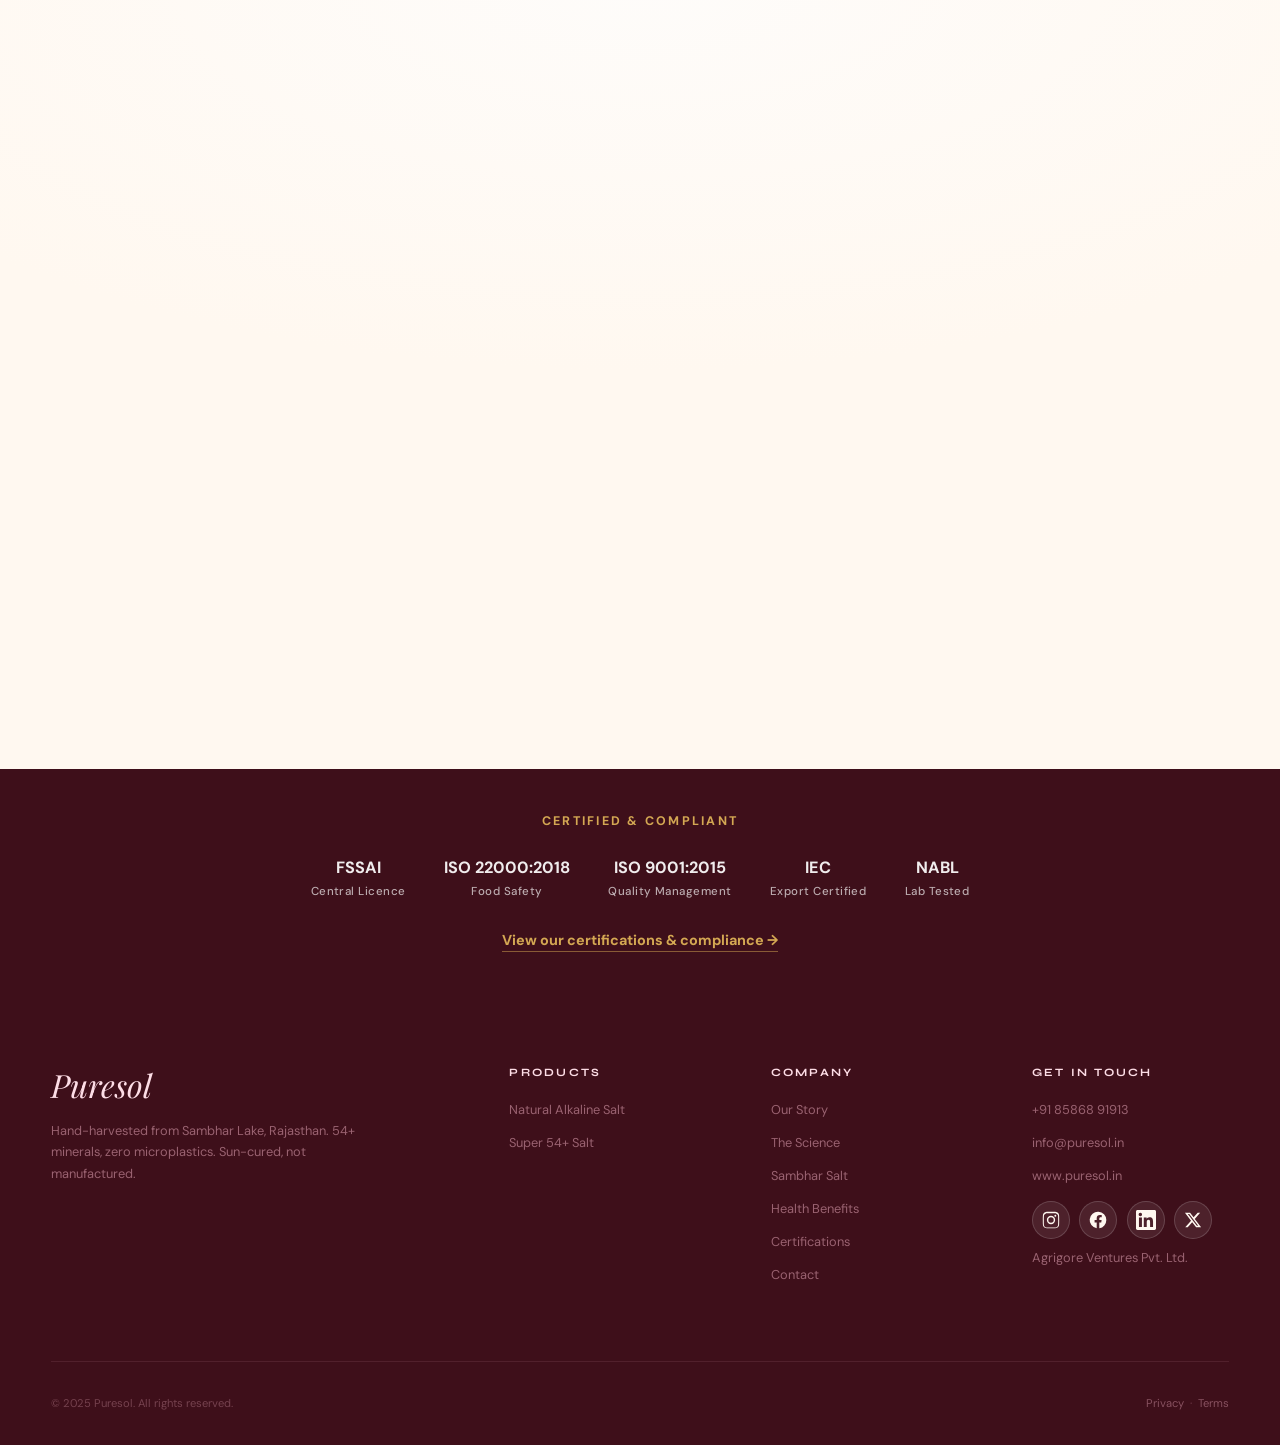
==== commit ac04f745: "Swap in new Super 54+ packshots and rename Super 7 across the site Images: - Replace photoshoot / ph" ====
--- a/index.html
+++ b/index.html
@@ -208,14 +208,14 @@
   }
   </script>
 
-  <!-- Product 2: Super 7 Salt -->
+  <!-- Product 2: Super 54+ Salt -->
   <script type="application/ld+json">
   {
     "@context": "https://schema.org",
     "@type": "Product",
-    "@id": "https://puresol.in/#product-super-7",
-    "name": "Puresol Super 7 Salt",
-    "image": ["https://puresol.in/assets/super7.png"],
+    "@id": "https://puresol.in/#product-super-54",
+    "name": "Puresol Super 54+ Salt",
+    "image": ["https://puresol.in/assets/super54.png"],
     "description": "Premium pro-vitamin A enriched alkaline salt from Sambhar Lake. Naturally enriched by Dunaliella salina microalgae blooms. 54+ minerals, pH 9+, zero microplastics. FSSAI certified. Retail and bulk orders available.",
     "brand": {"@type": "Brand", "name": "Puresol"},
     "manufacturer": {"@id": "https://puresol.in/#organization"},
@@ -964,7 +964,7 @@
           <div>
             <h4 class="footer__col-title">Products</h4>
             <a href="#products" class="footer__link">Natural Alkaline Salt</a>
-            <a href="#products" class="footer__link">Super 7 Salt</a>
+            <a href="#products" class="footer__link">Super 54+ Salt</a>
           </div>
           <div>
             <h4 class="footer__col-title">Company</h4>
--- a/style.css
+++ b/style.css
@@ -3177,7 +3177,7 @@
   line-height: 1.5;
 }
 
-/* Super 7 section on science page */
+/* Super 54+ Salt section on science page */
 .super7-section {
   background: linear-gradient(180deg, var(--cream) 0%, #FFF5E6 50%, var(--cream) 100%);
 }
@@ -3995,7 +3995,7 @@
 
 
 /* ============================================================
-   SCIENCE PAGE — SUPER 7 SPLIT
+   SCIENCE PAGE — SUPER 54+ SALT SPLIT
    ============================================================ */
 .super7-split {
   display: grid;
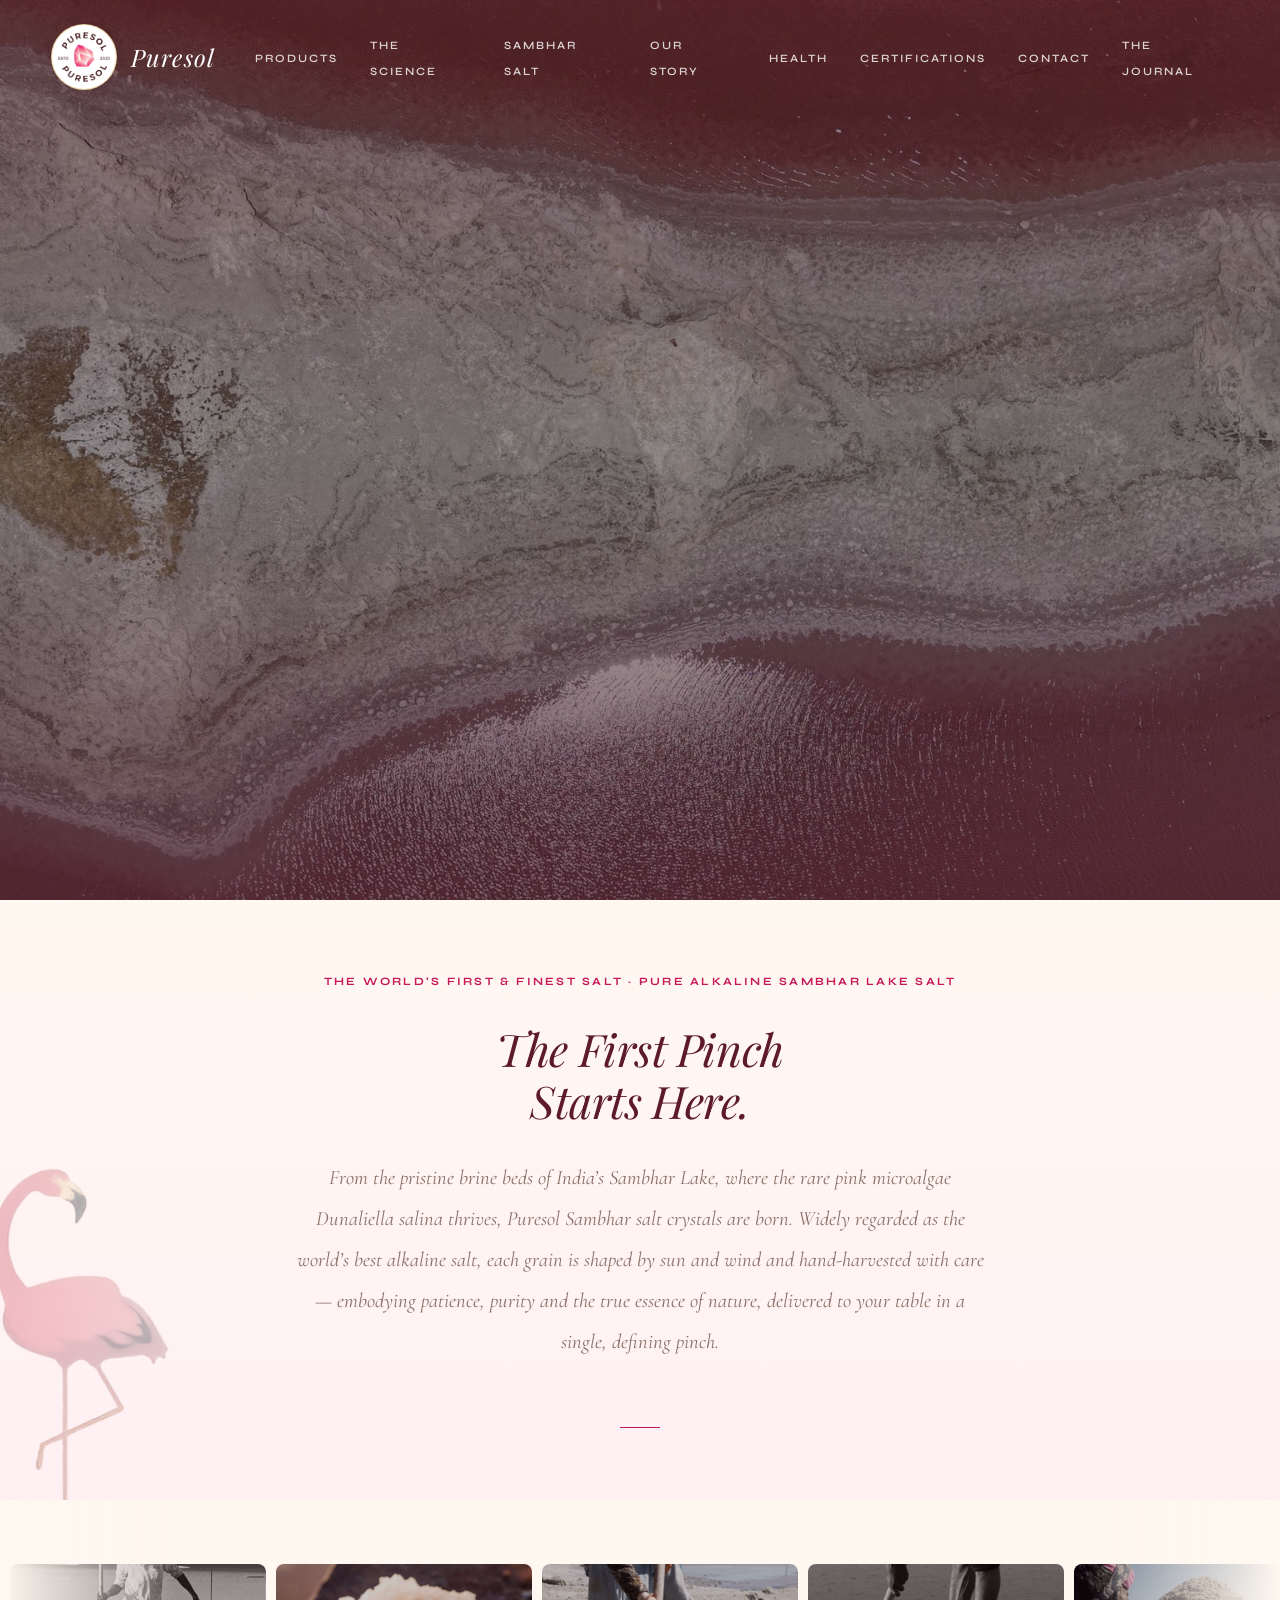
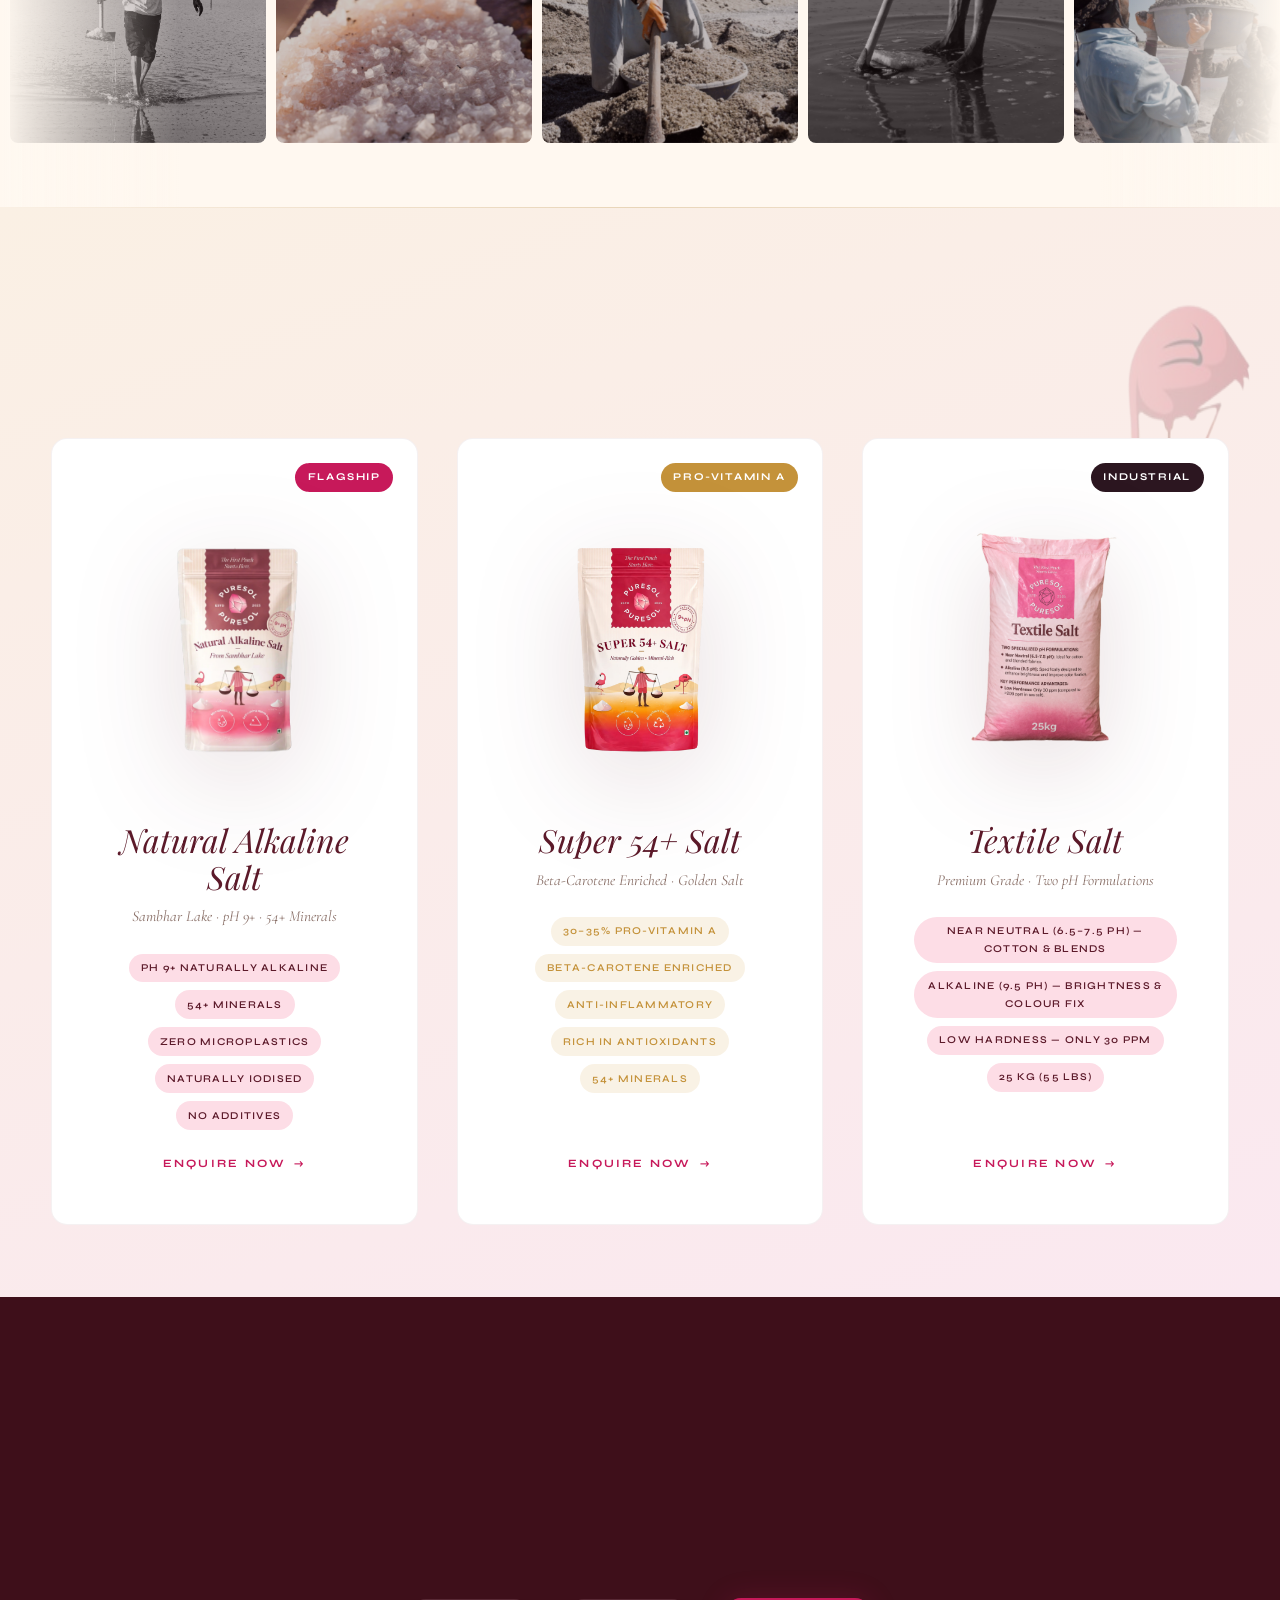
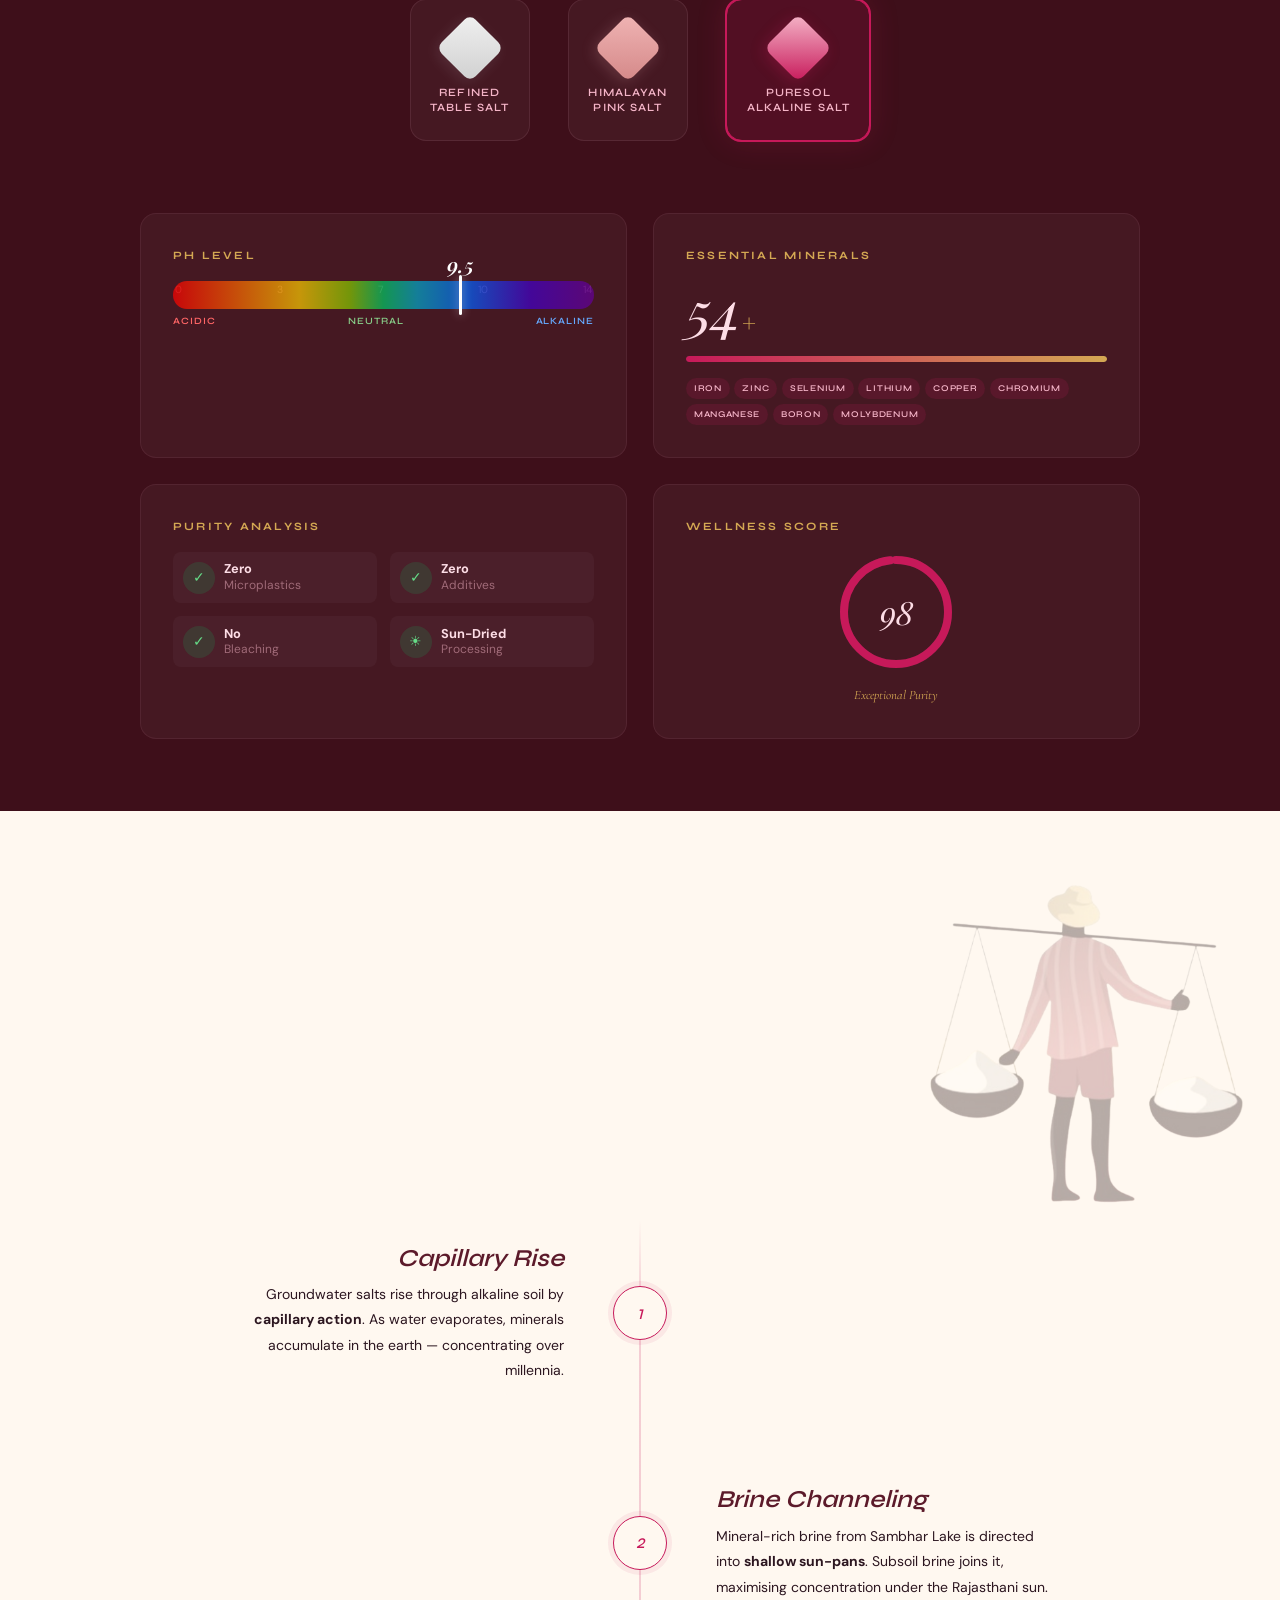
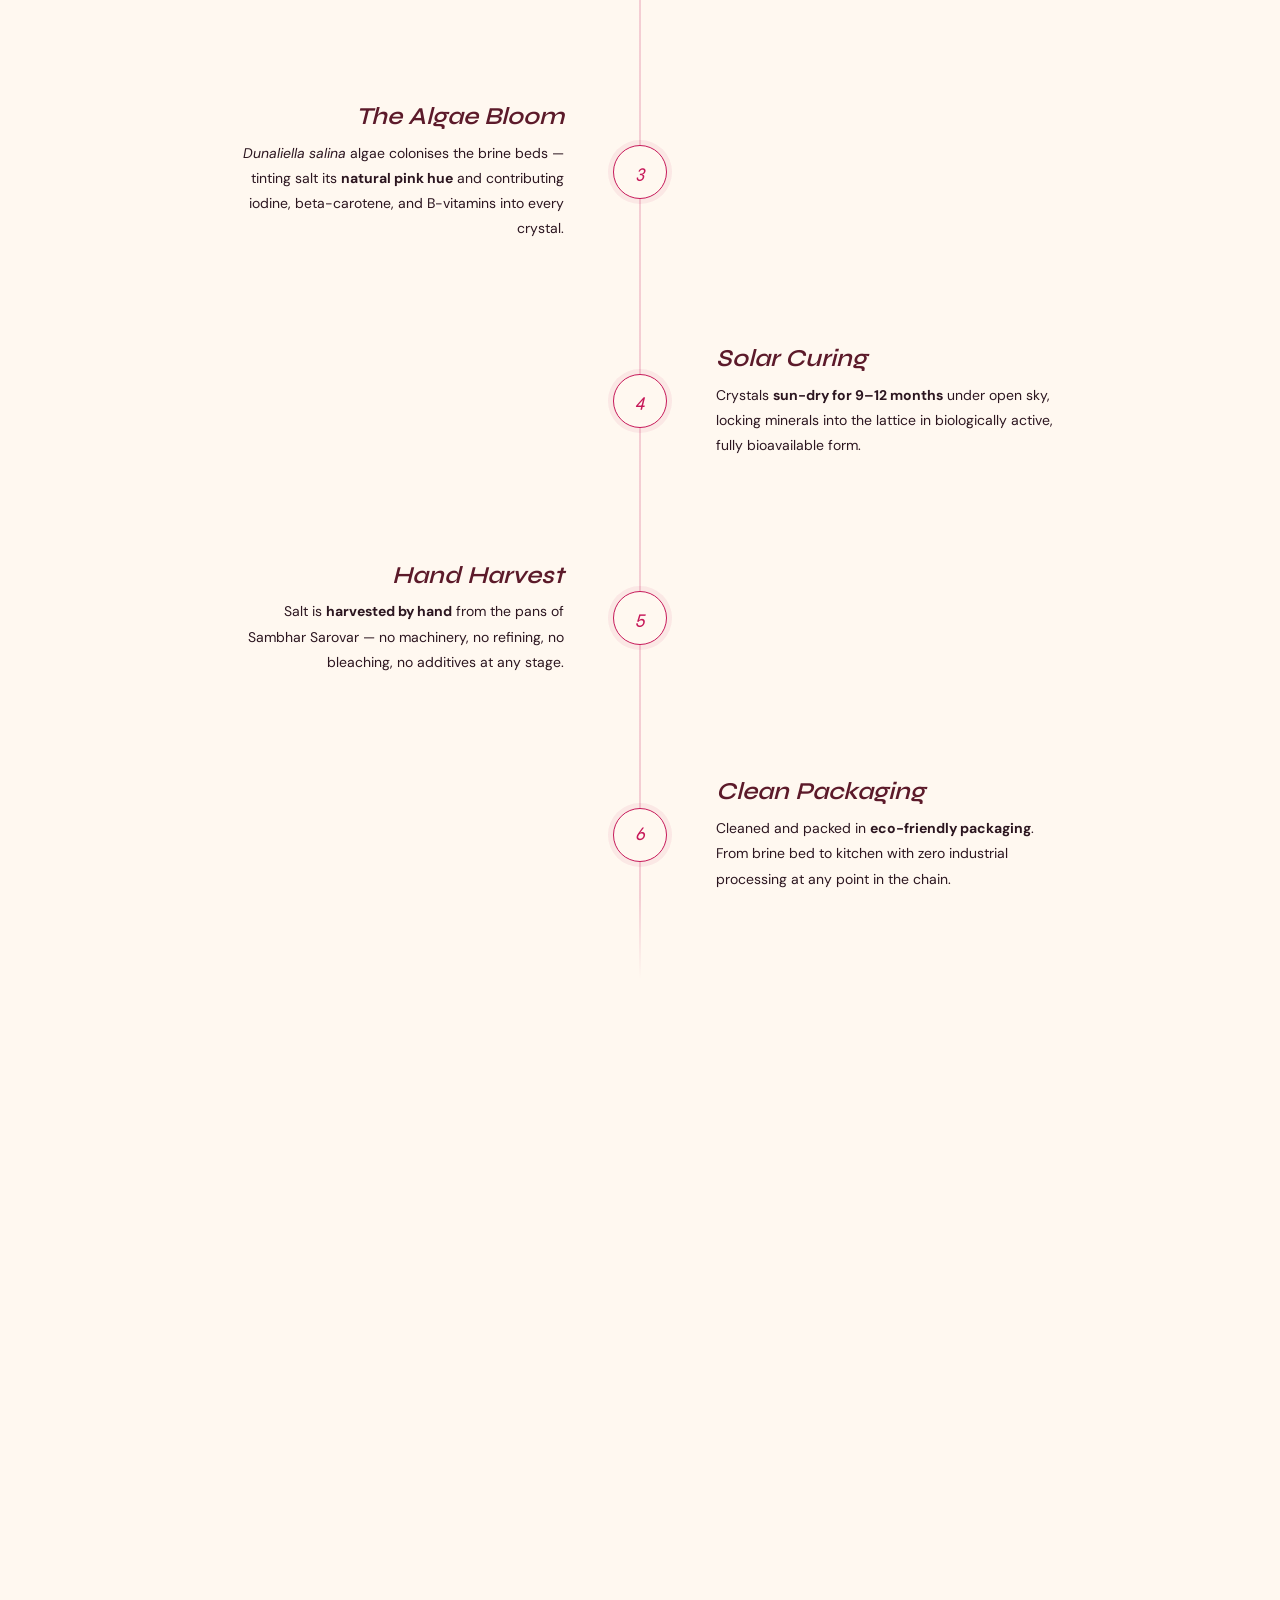
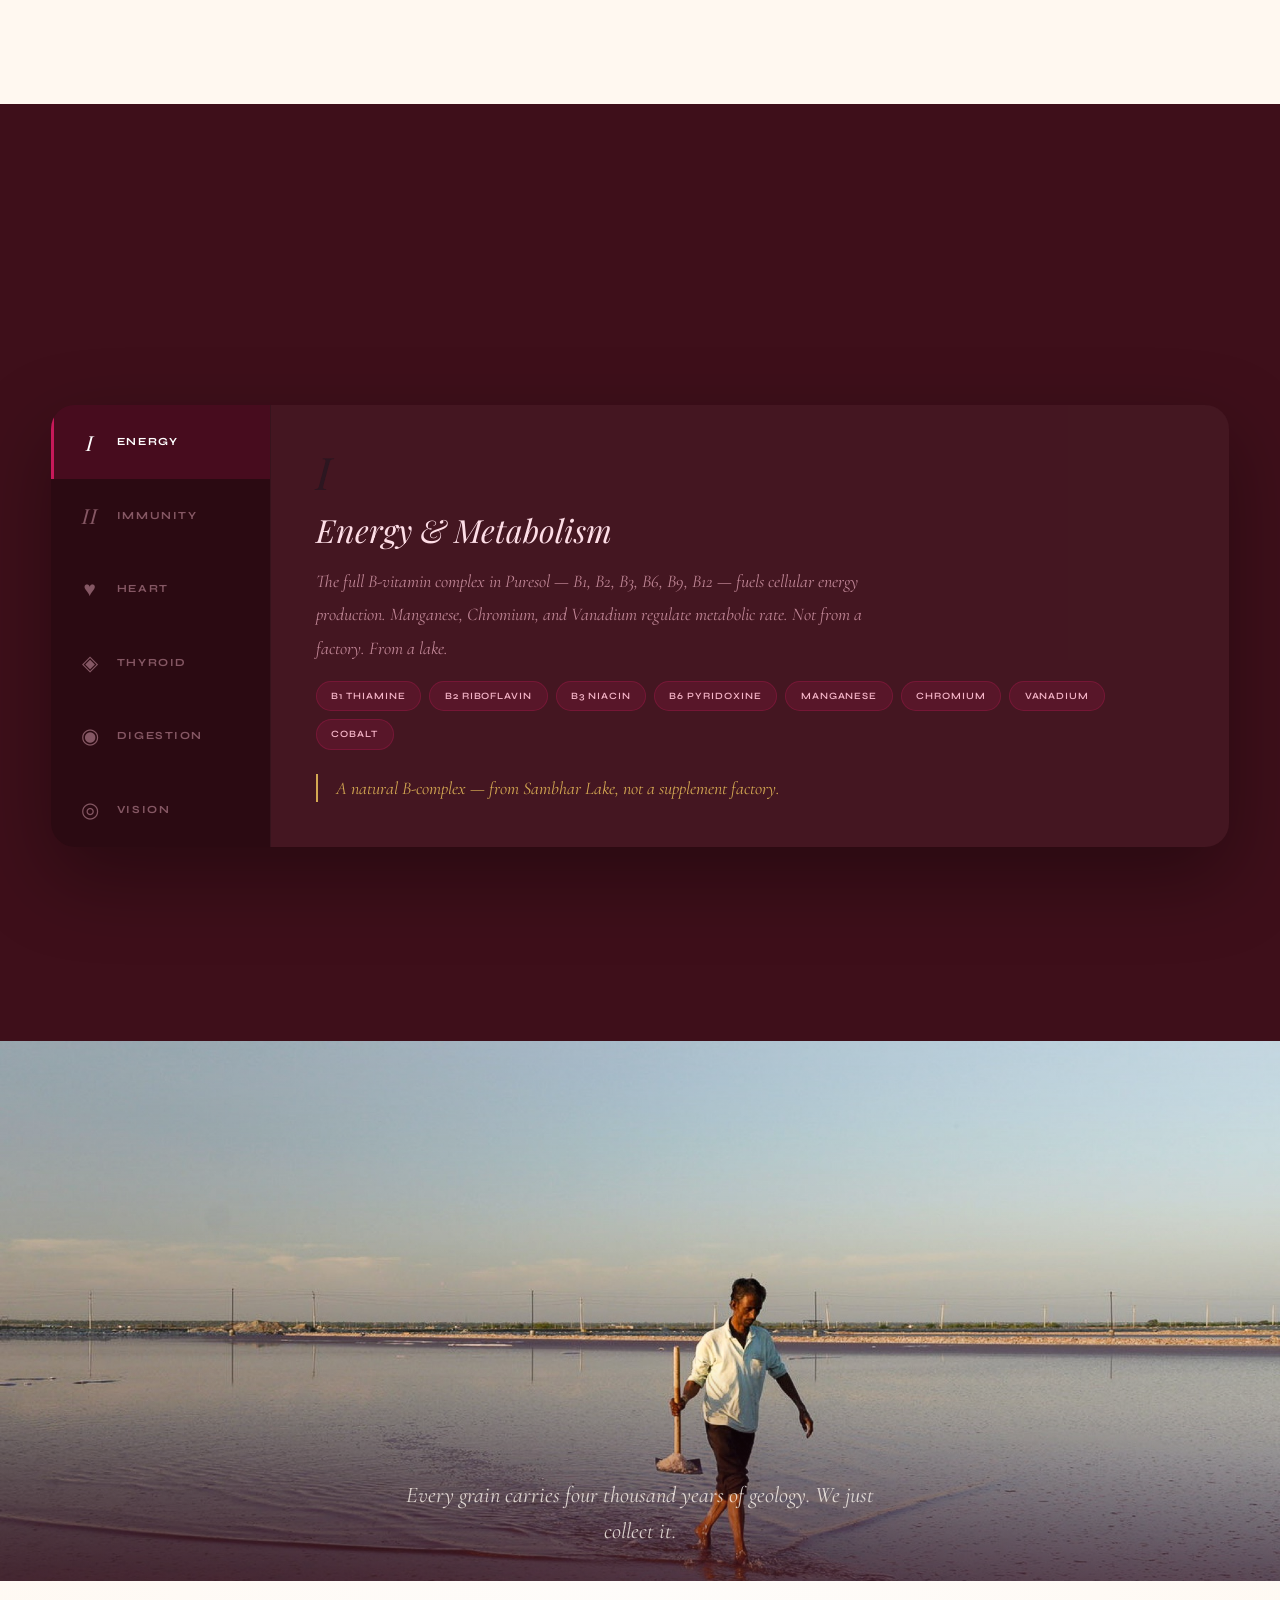
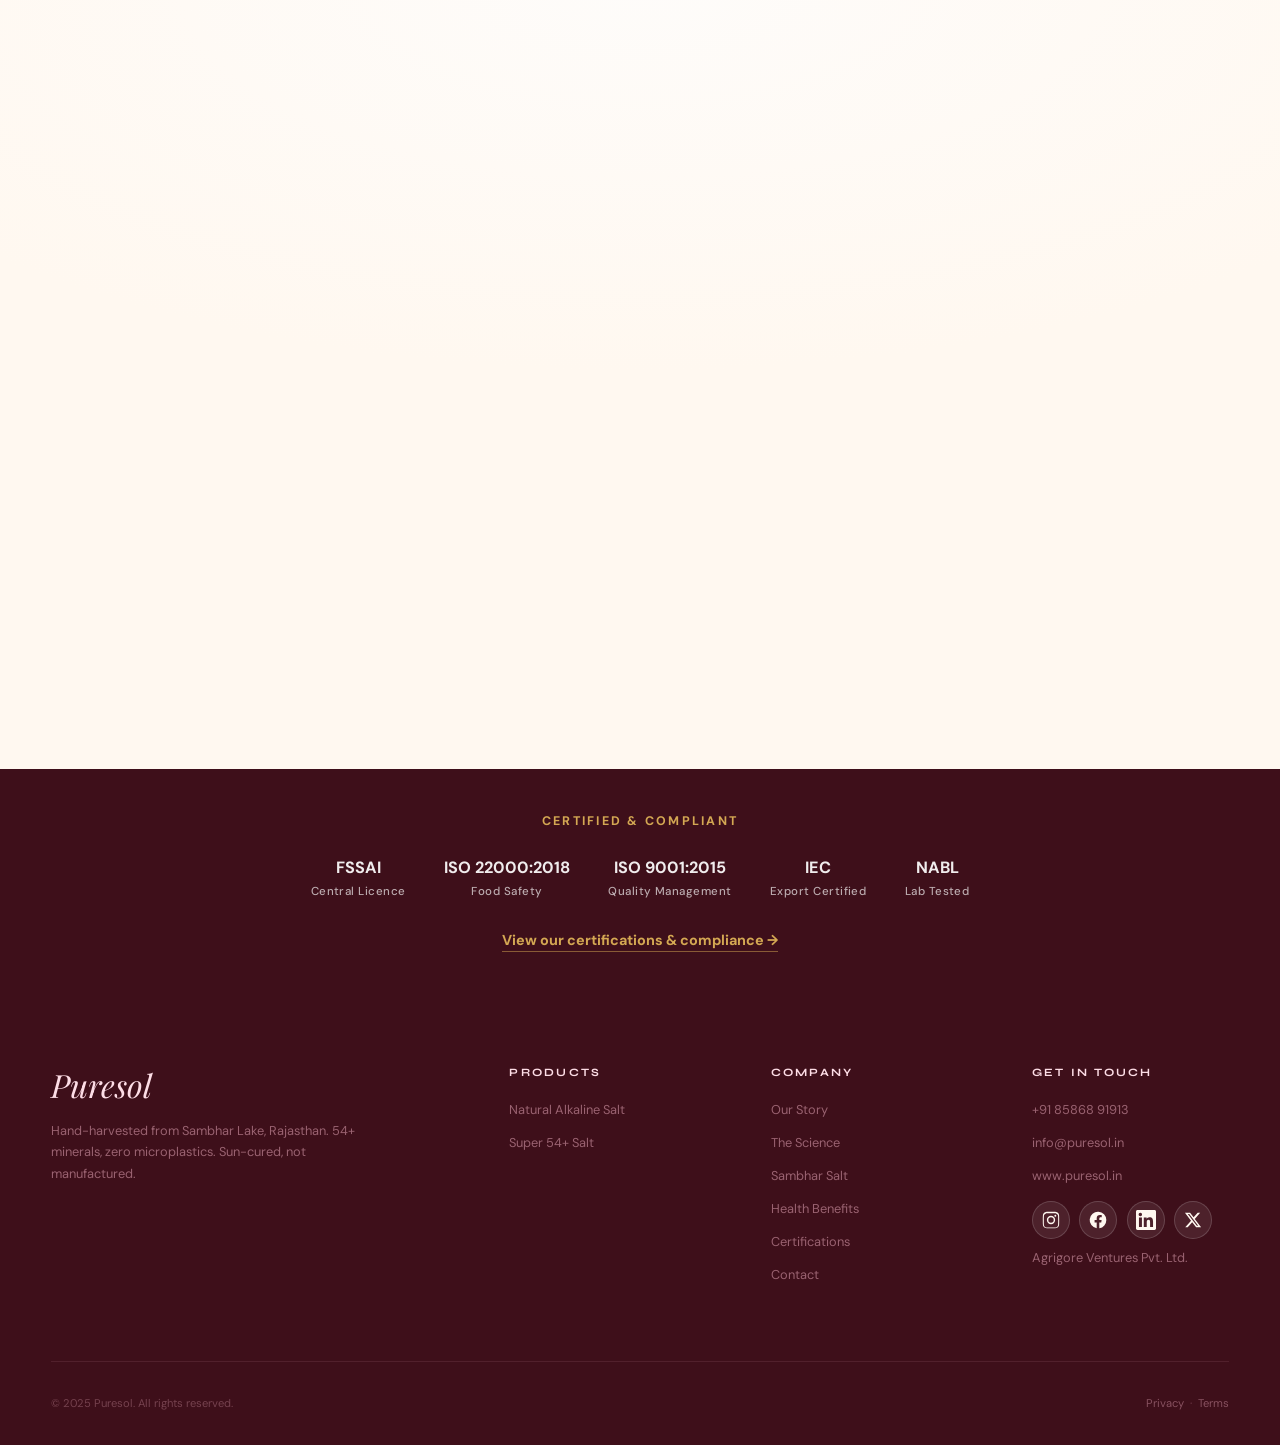
==== commit 018f329d: "Replace homepage Super 54+ packshot with new front-facing shot New source arrived as a JPEG on white" ====
--- a/index.html
+++ b/index.html
@@ -511,7 +511,7 @@
           <article class="product-card product-card--super7">
             <span class="product-card__badge" style="background:var(--gold-warm);">Pro-Vitamin A</span>
             <div class="product-card__image-wrap">
-              <img src="assets/super54.png"
+              <img src="assets/super54.png?v=20260826"
                    alt="Puresol Super 54+ Salt" width="340" height="453" loading="lazy">
             </div>
             <h3 class="product-card__name">Super 54+ Salt</h3>
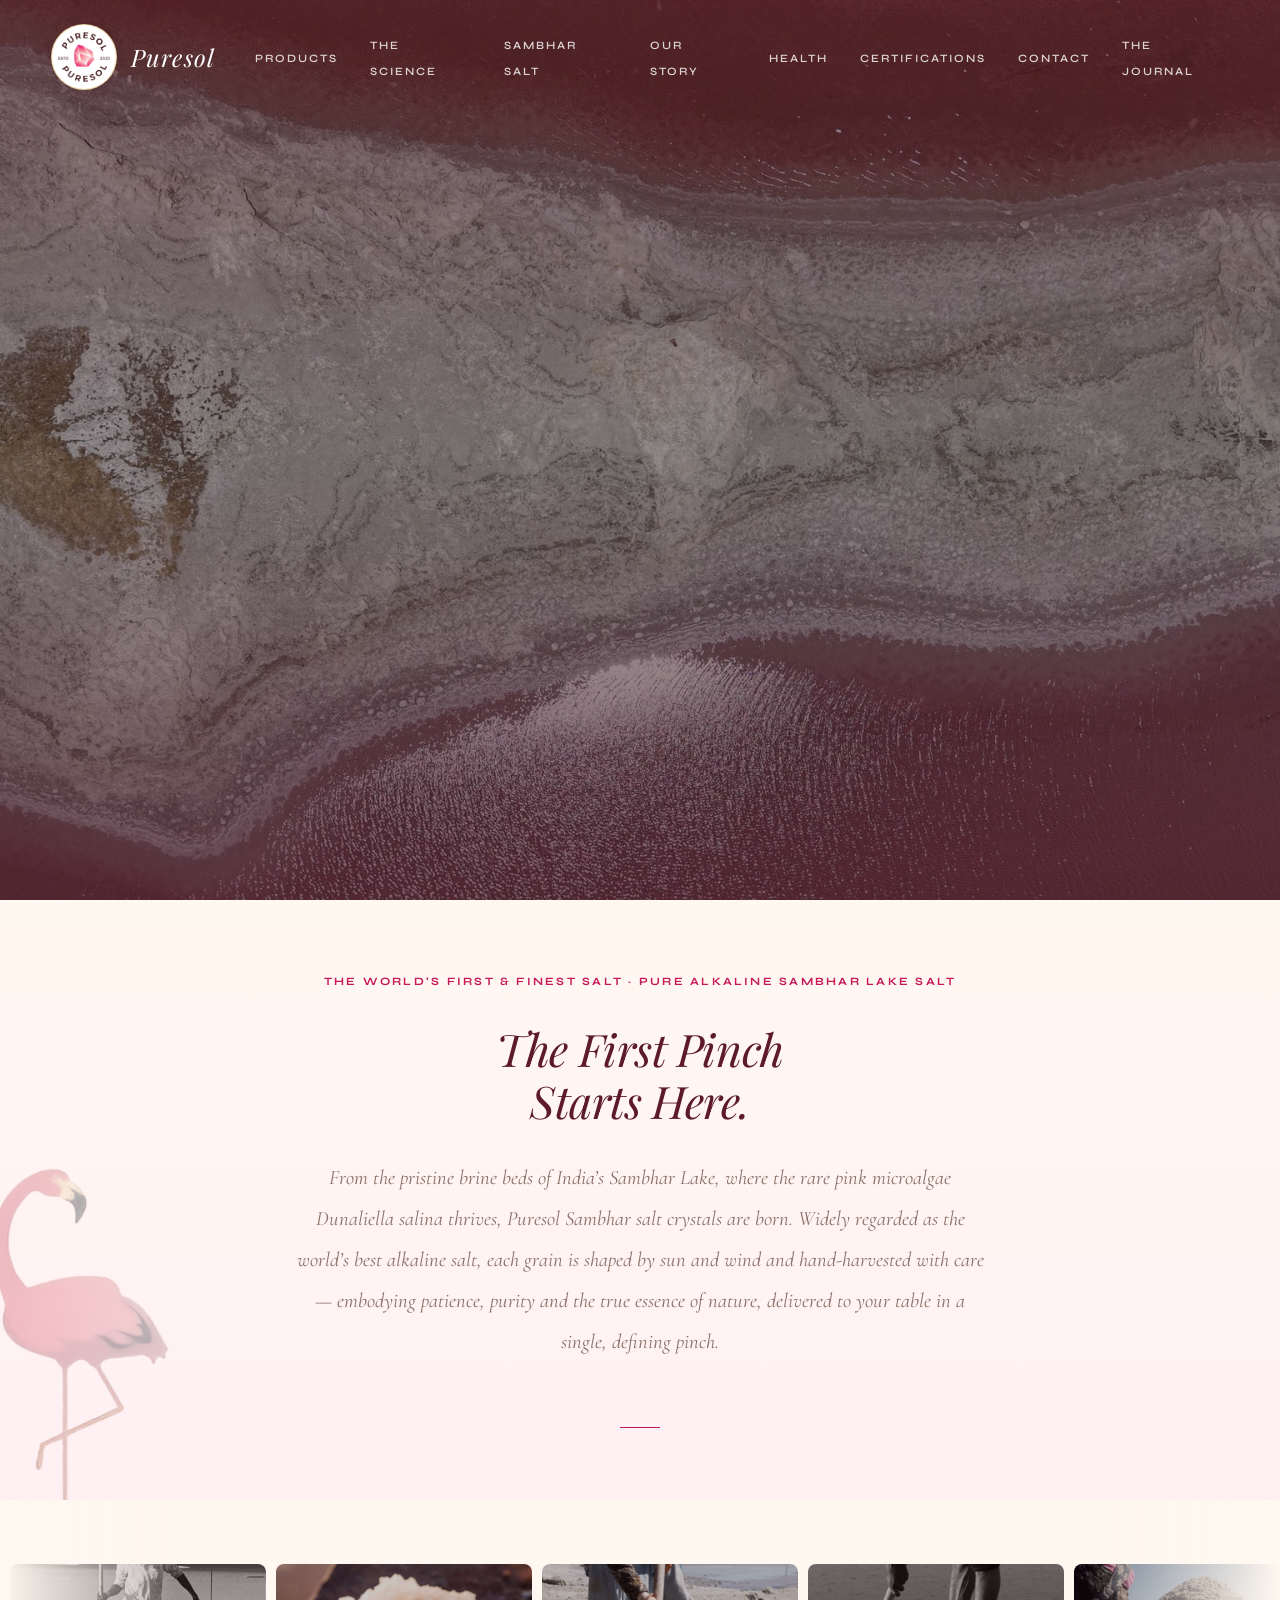
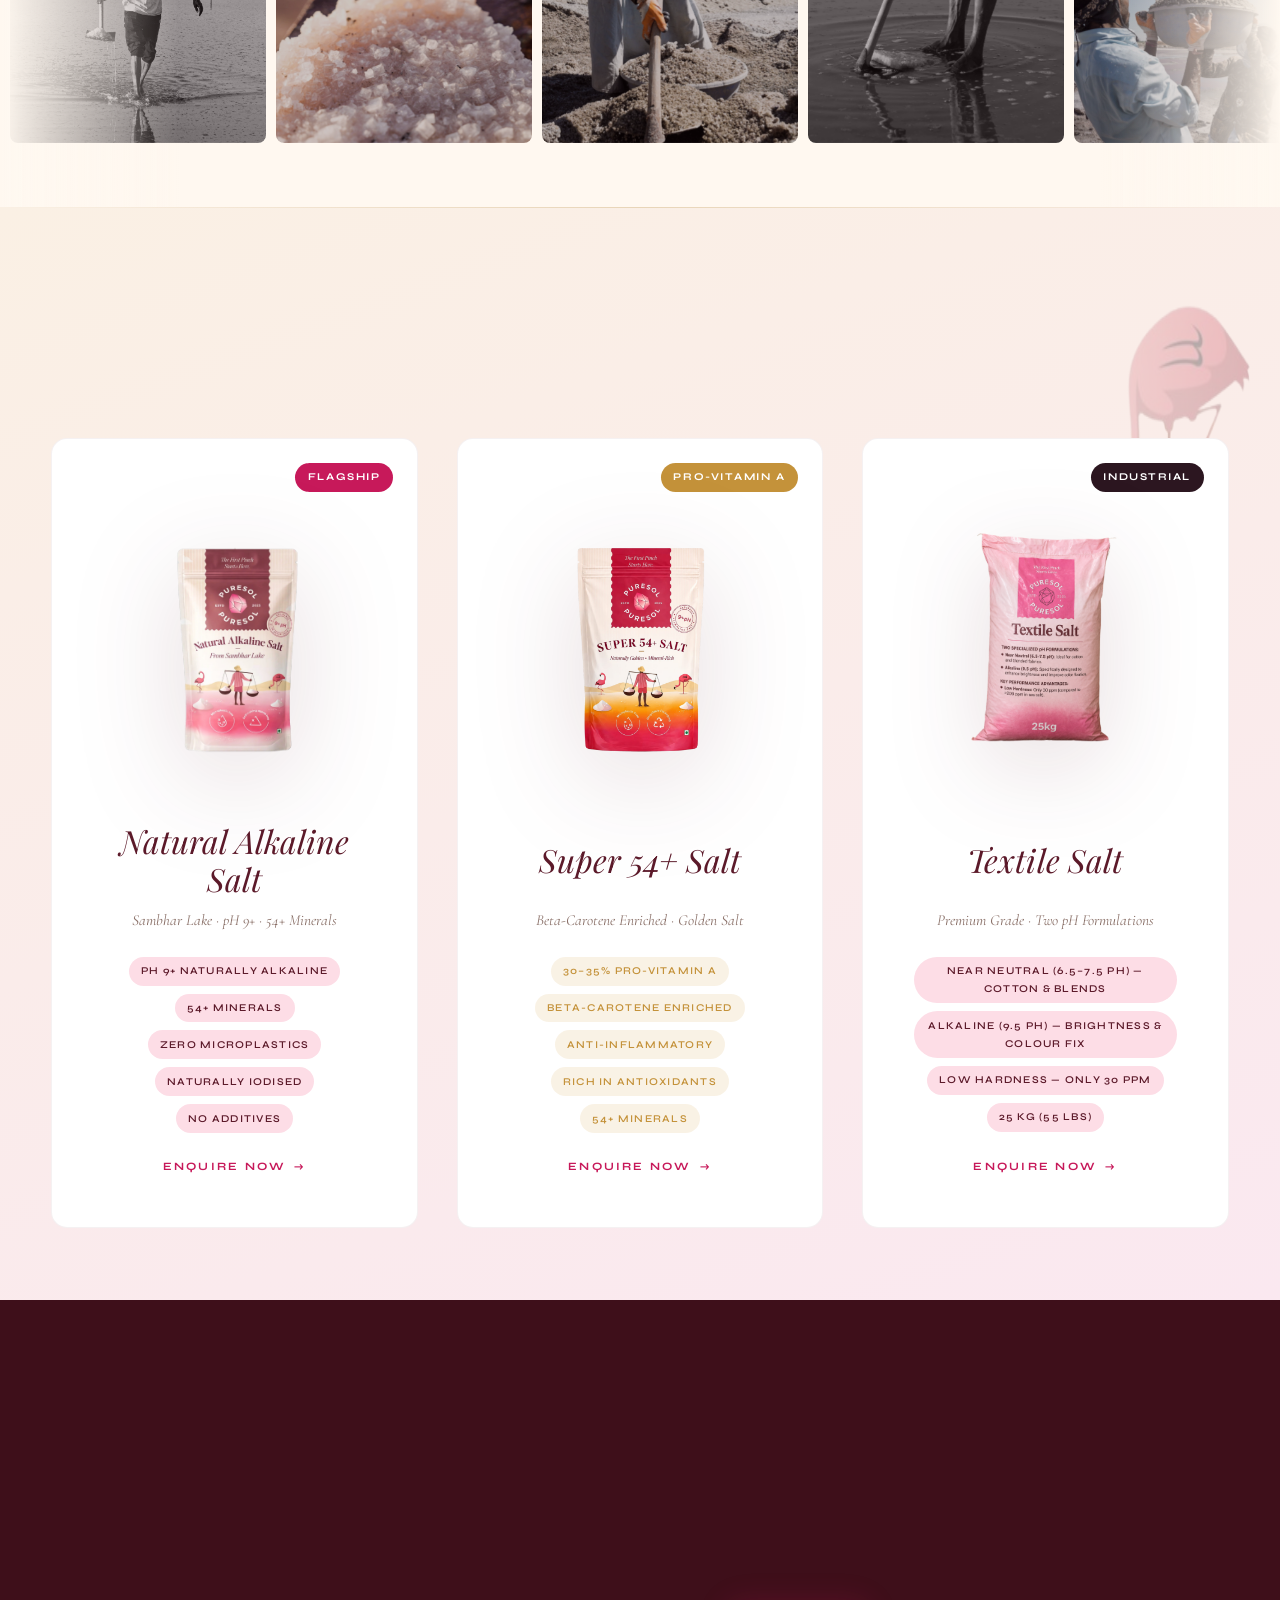
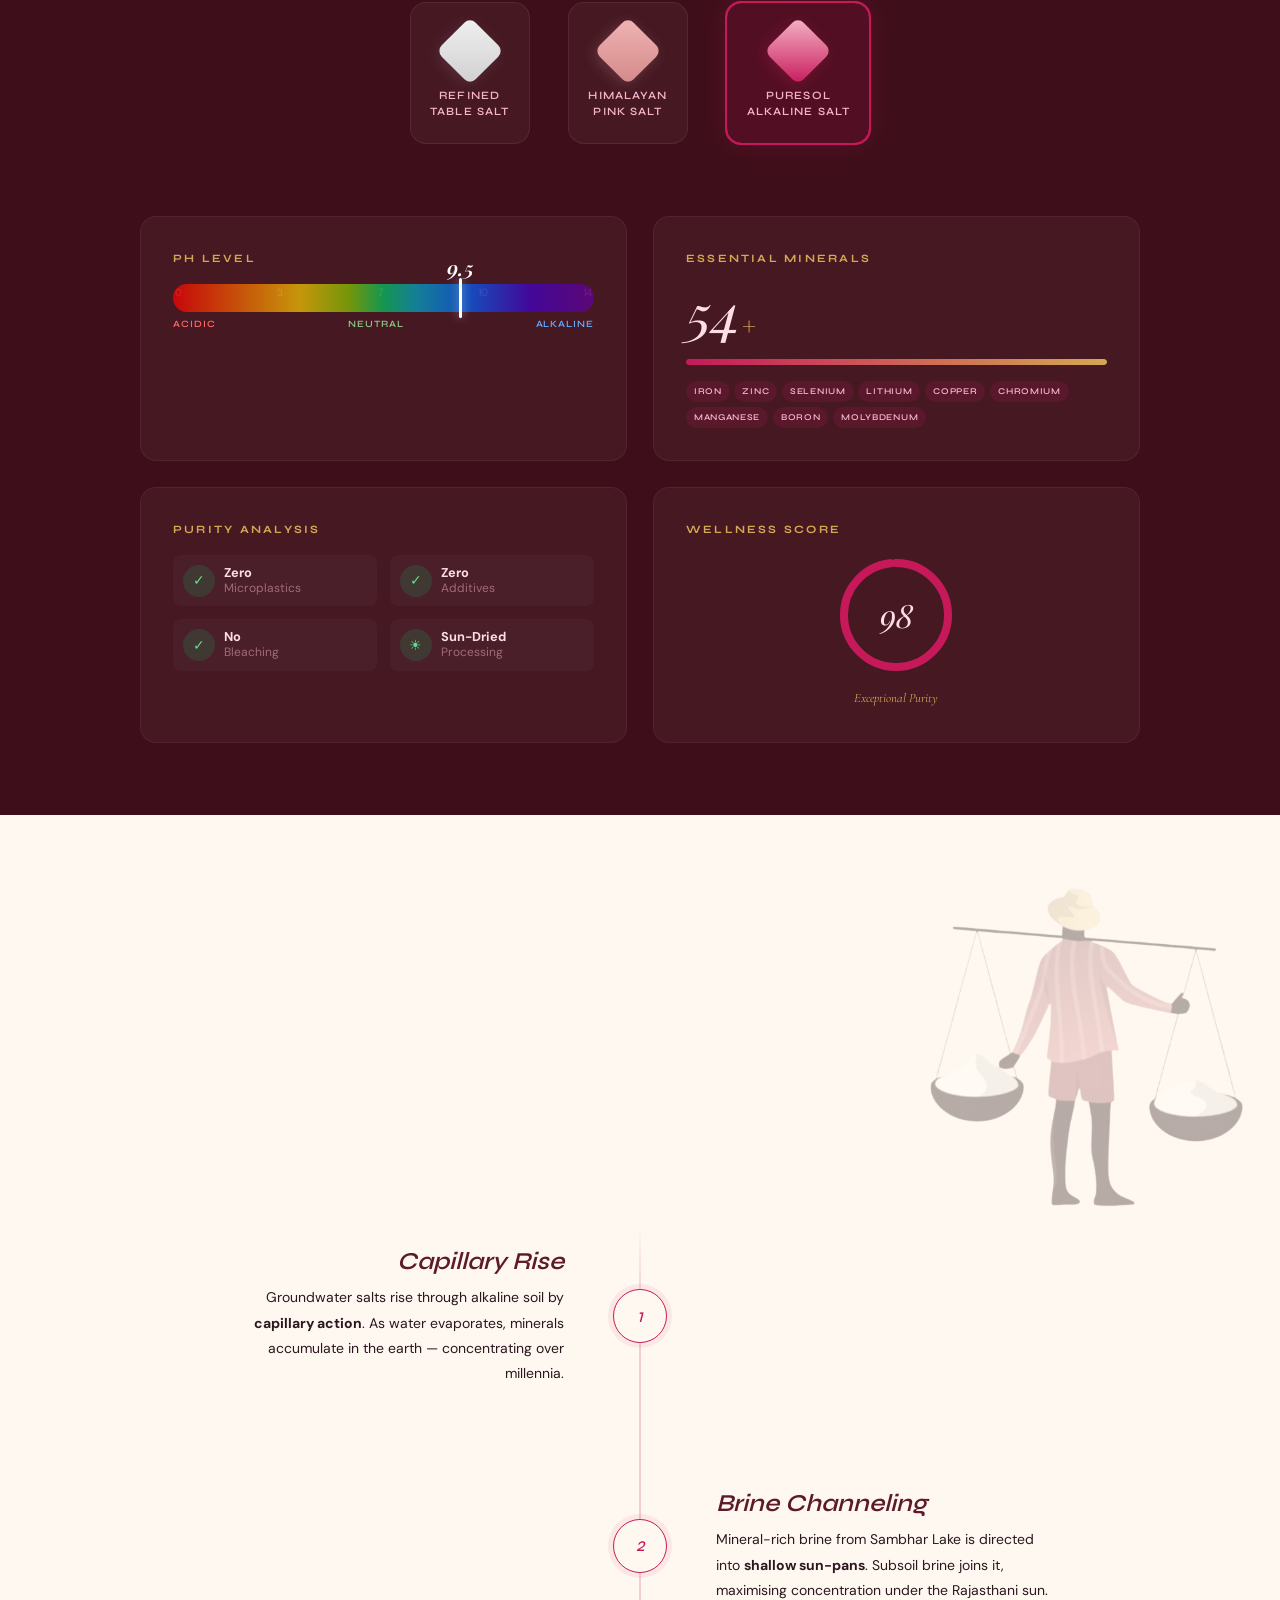
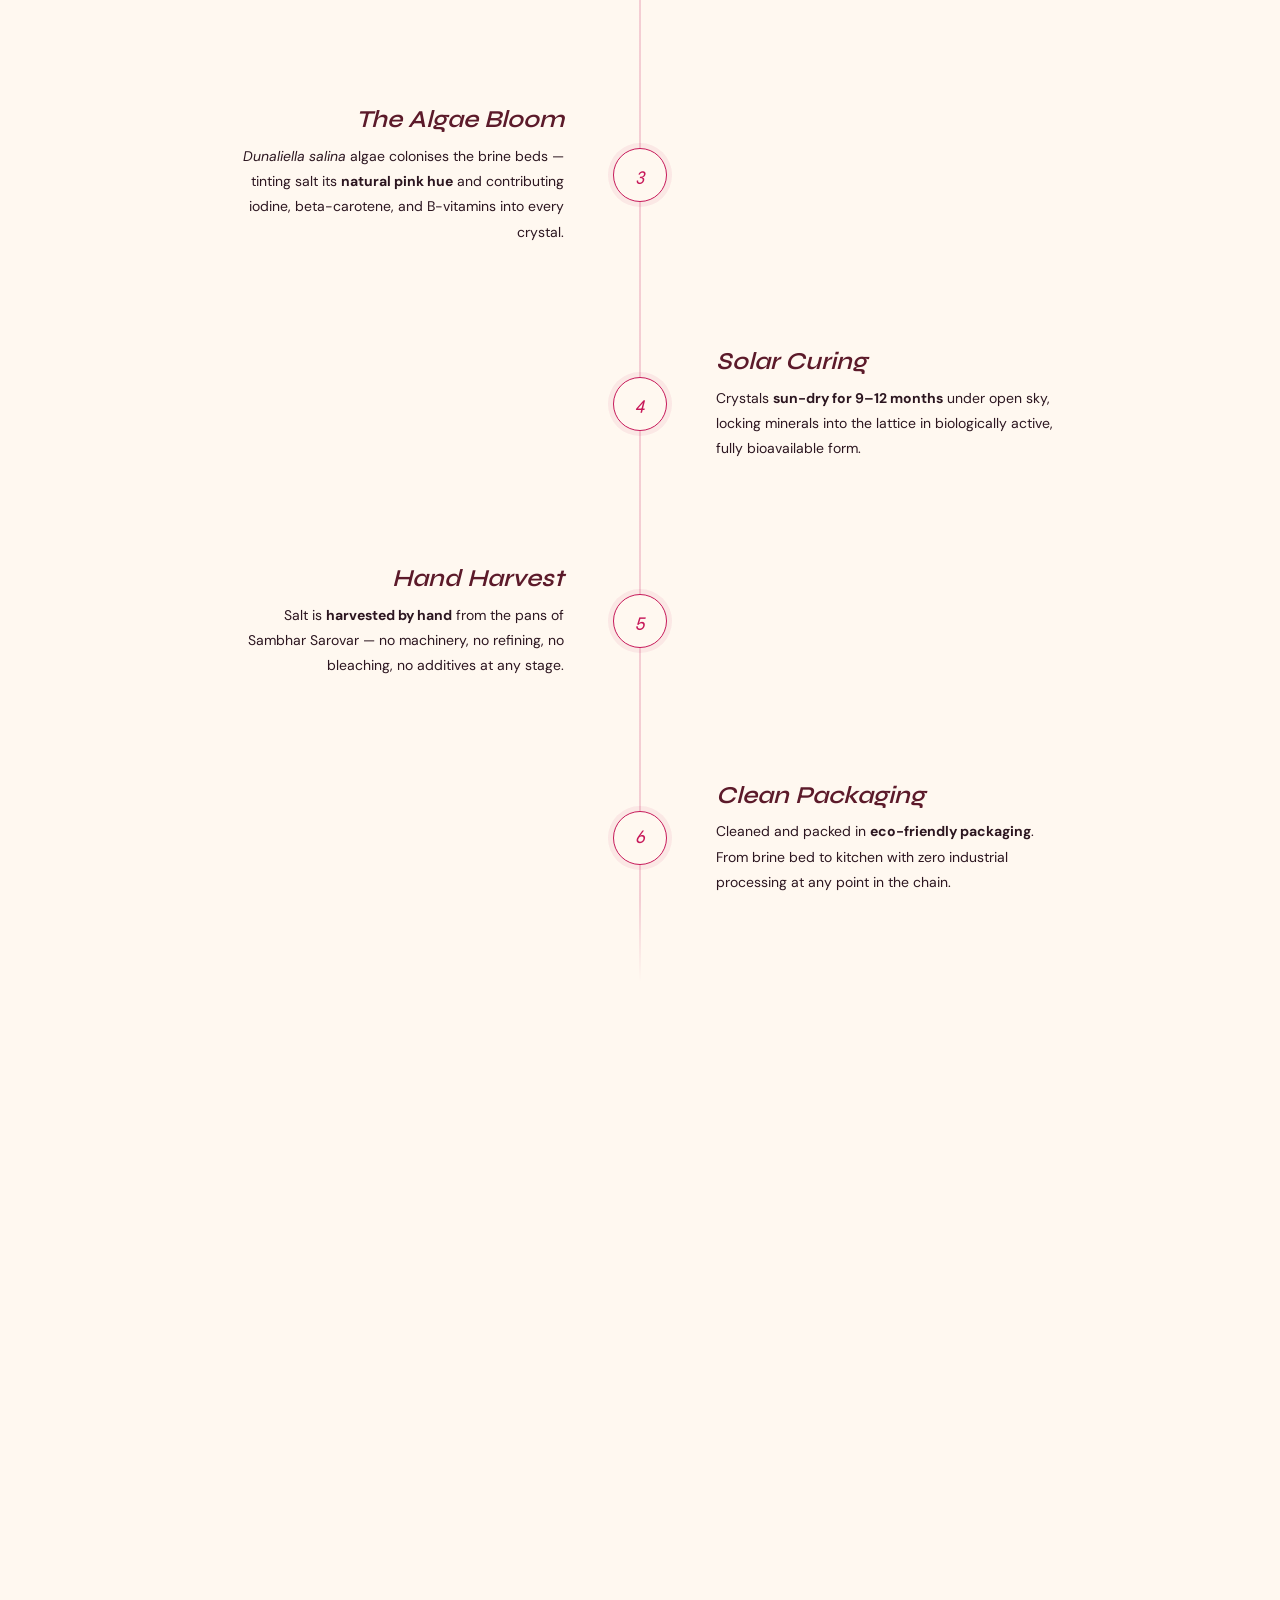
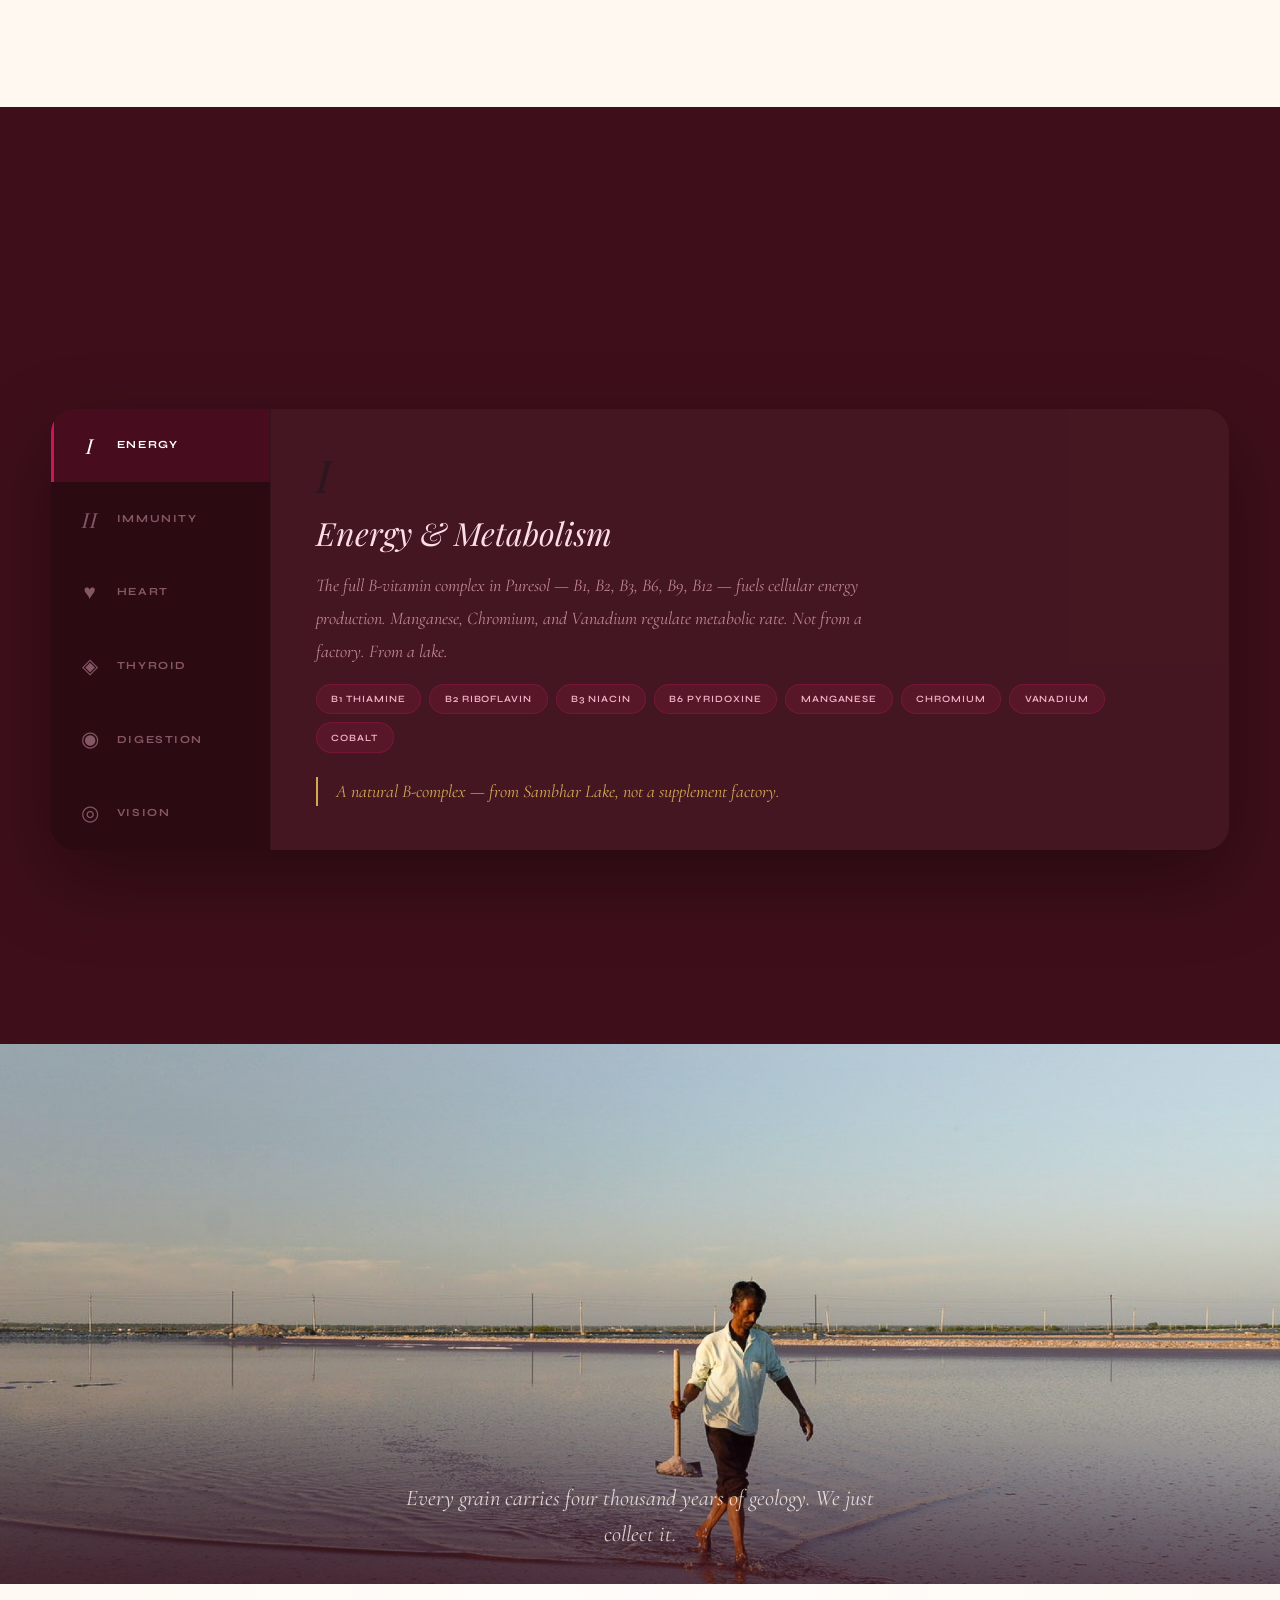
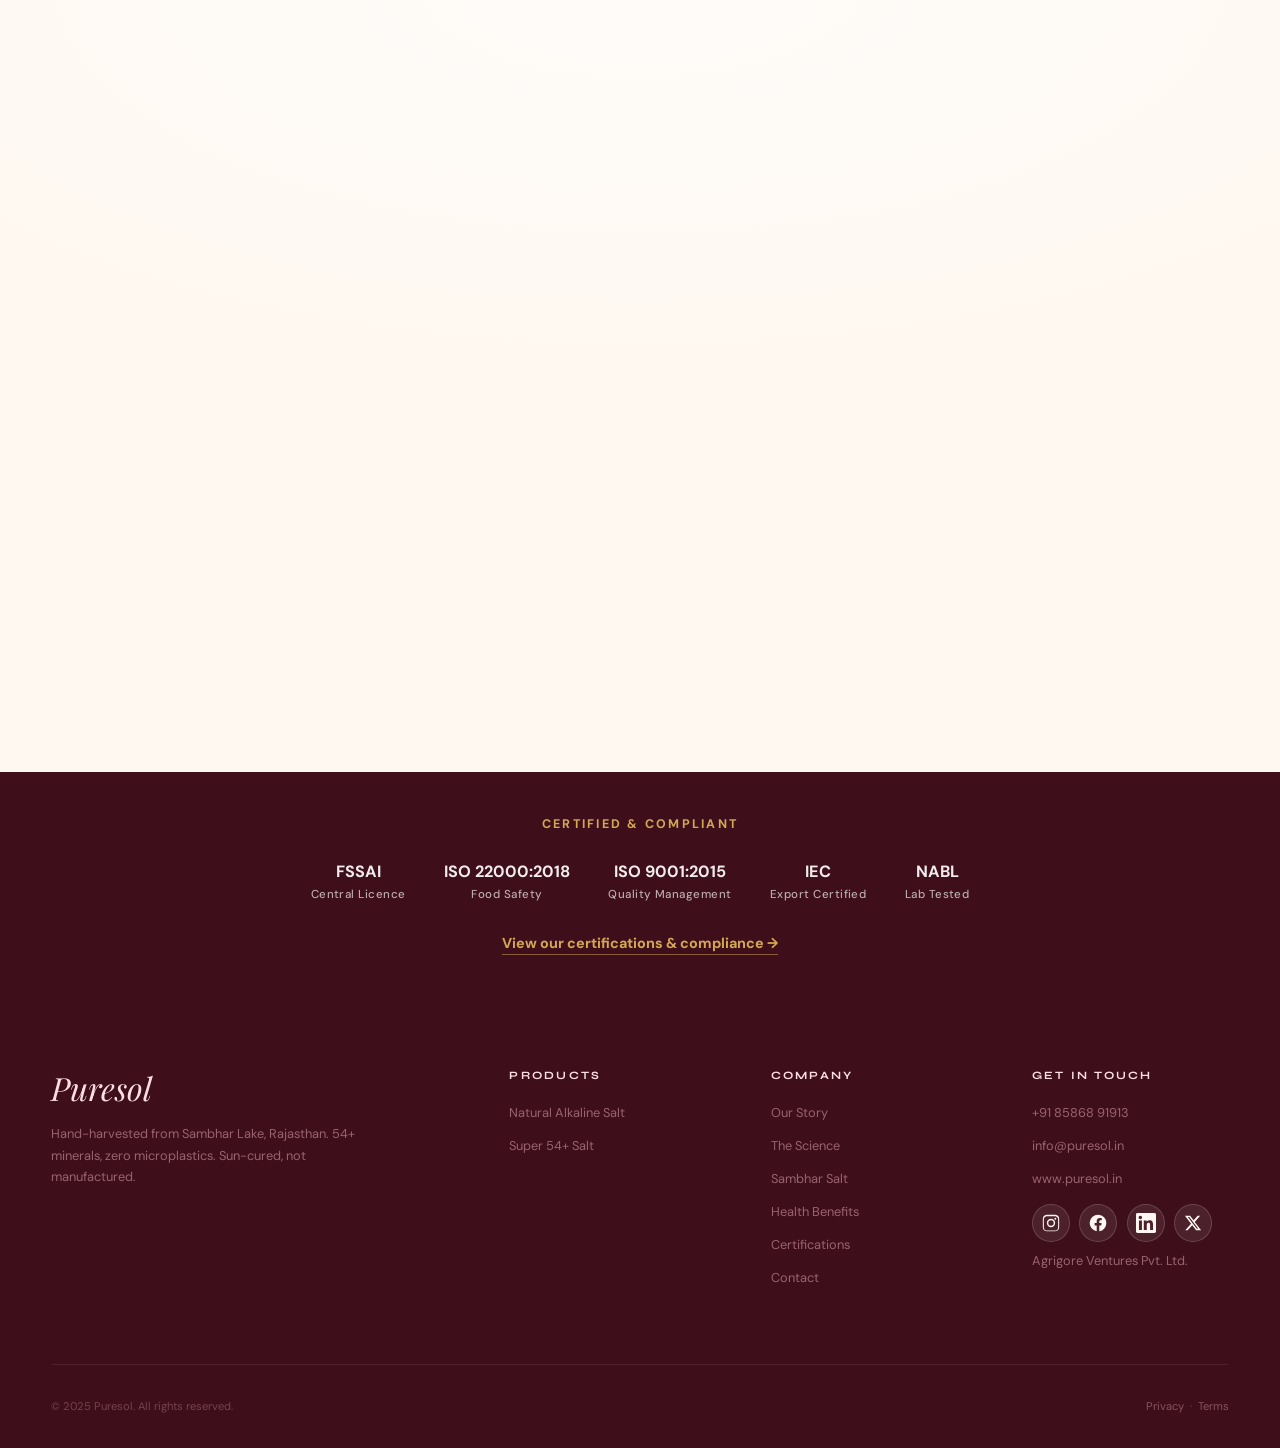
==== commit cbd8066f: "Align the three homepage product cards Two things pushed the cards out of line:  - The reveal animat" ====
--- a/index.html
+++ b/index.html
@@ -332,7 +332,7 @@
   <script src="https://cdnjs.cloudflare.com/ajax/libs/gsap/3.12.5/ScrollTrigger.min.js"></script>
   <script src="https://unpkg.com/lenis@1.1.18/dist/lenis.min.js"></script>
 
-  <link rel="stylesheet" href="style.css?v=20260713a">
+  <link rel="stylesheet" href="style.css?v=20260826a">
   <!-- Preload the hero background video so it starts playing the instant the page opens -->
   <link rel="preload" as="video" href="assets/video/hero.mp4" type="video/mp4">
   <link rel="icon" href="data:image/svg+xml,<svg xmlns='http://www.w3.org/2000/svg' viewBox='0 0 100 100'><text y='.9em' font-size='90'>&#x1F48E;</text></svg>">
@@ -998,7 +998,7 @@
 
   </main>
 
-  <script src="main.js?v=20260713a"></script>
+  <script src="main.js?v=20260826a"></script>
 
 </body>
 </html>
--- a/style.css
+++ b/style.css
@@ -798,8 +798,20 @@
   font-family: var(--font-display);
   font-size: var(--fs-h3);
   font-style: italic;
+  line-height: 1.2;
   color: var(--maroon);
   margin-bottom: 0.5rem;
+}
+
+/* Reserve two title lines in the multi-column grid so the tagline and the
+   feature pills line up across cards even when one name wraps. */
+@media (min-width: 769px) {
+  .product-card__name {
+    min-height: 2.4em;
+    display: flex;
+    align-items: center;
+    justify-content: center;
+  }
 }
 
 .product-card__tagline {
